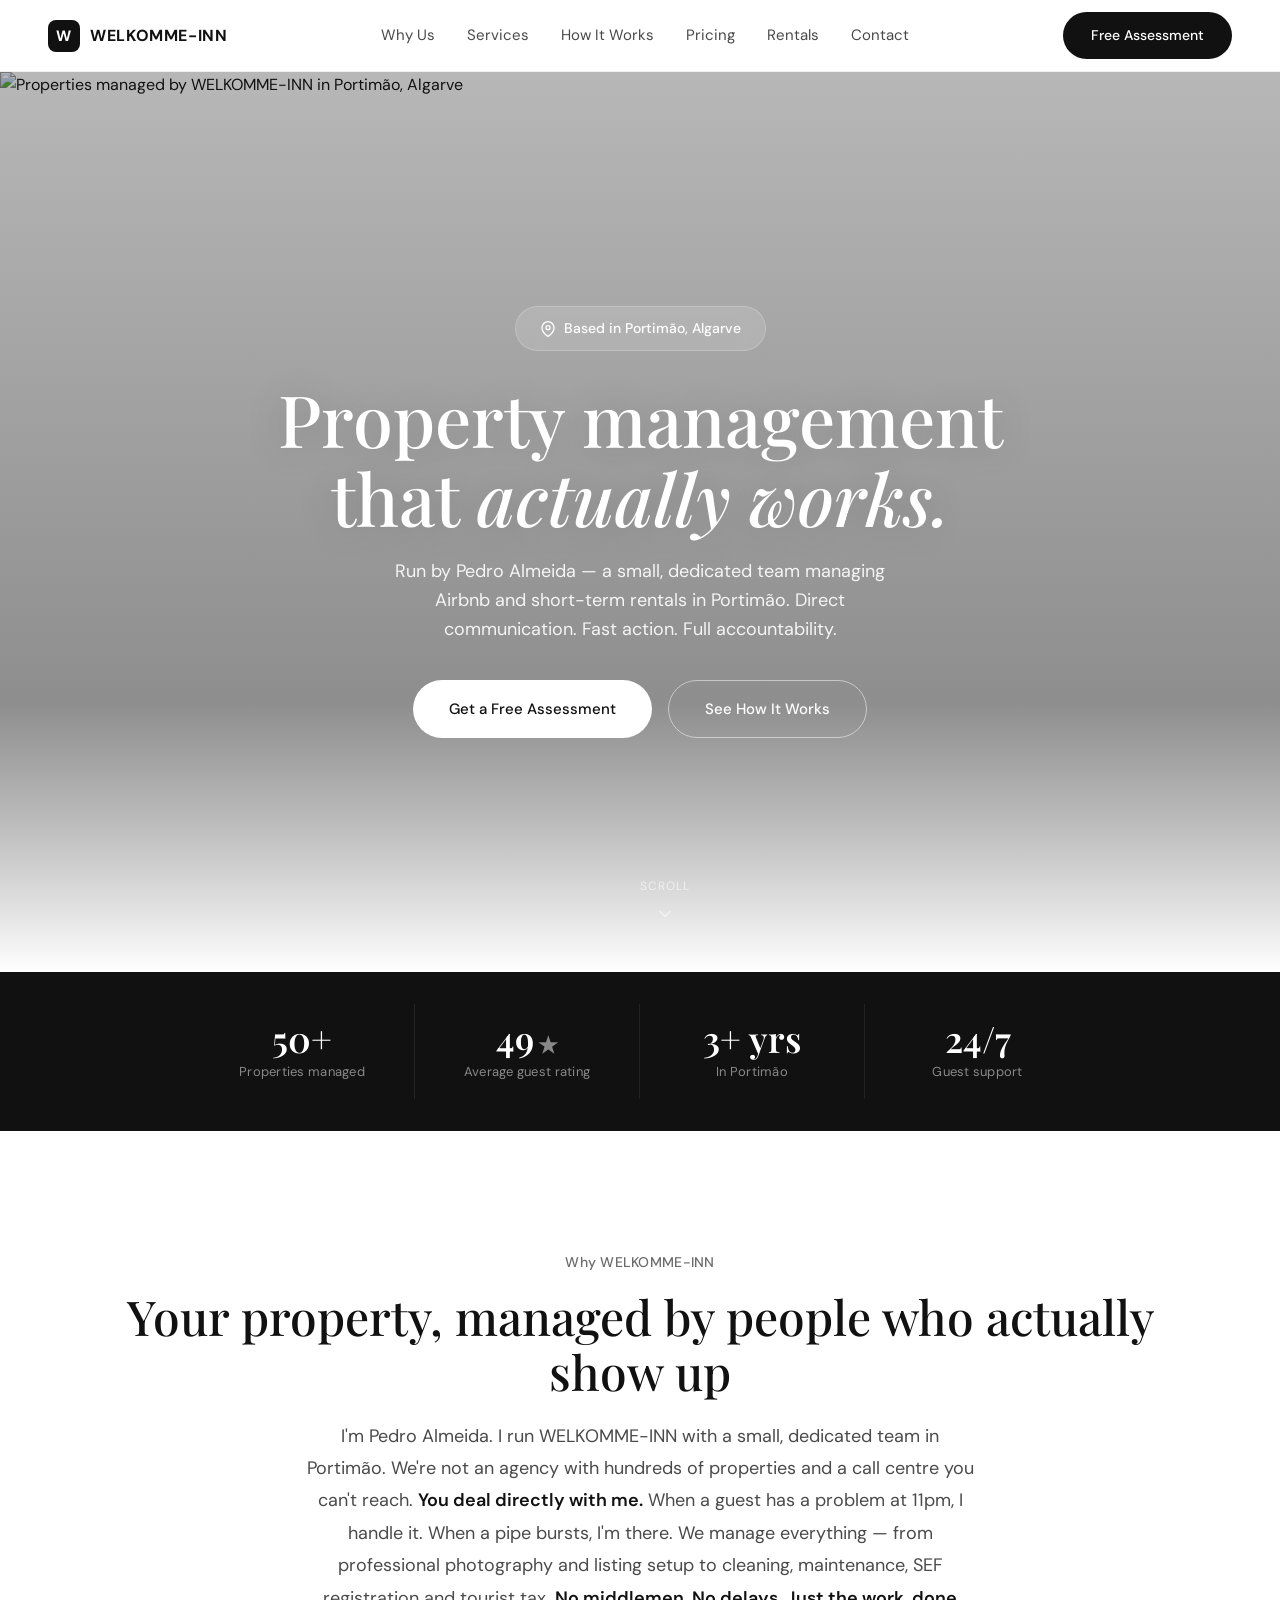
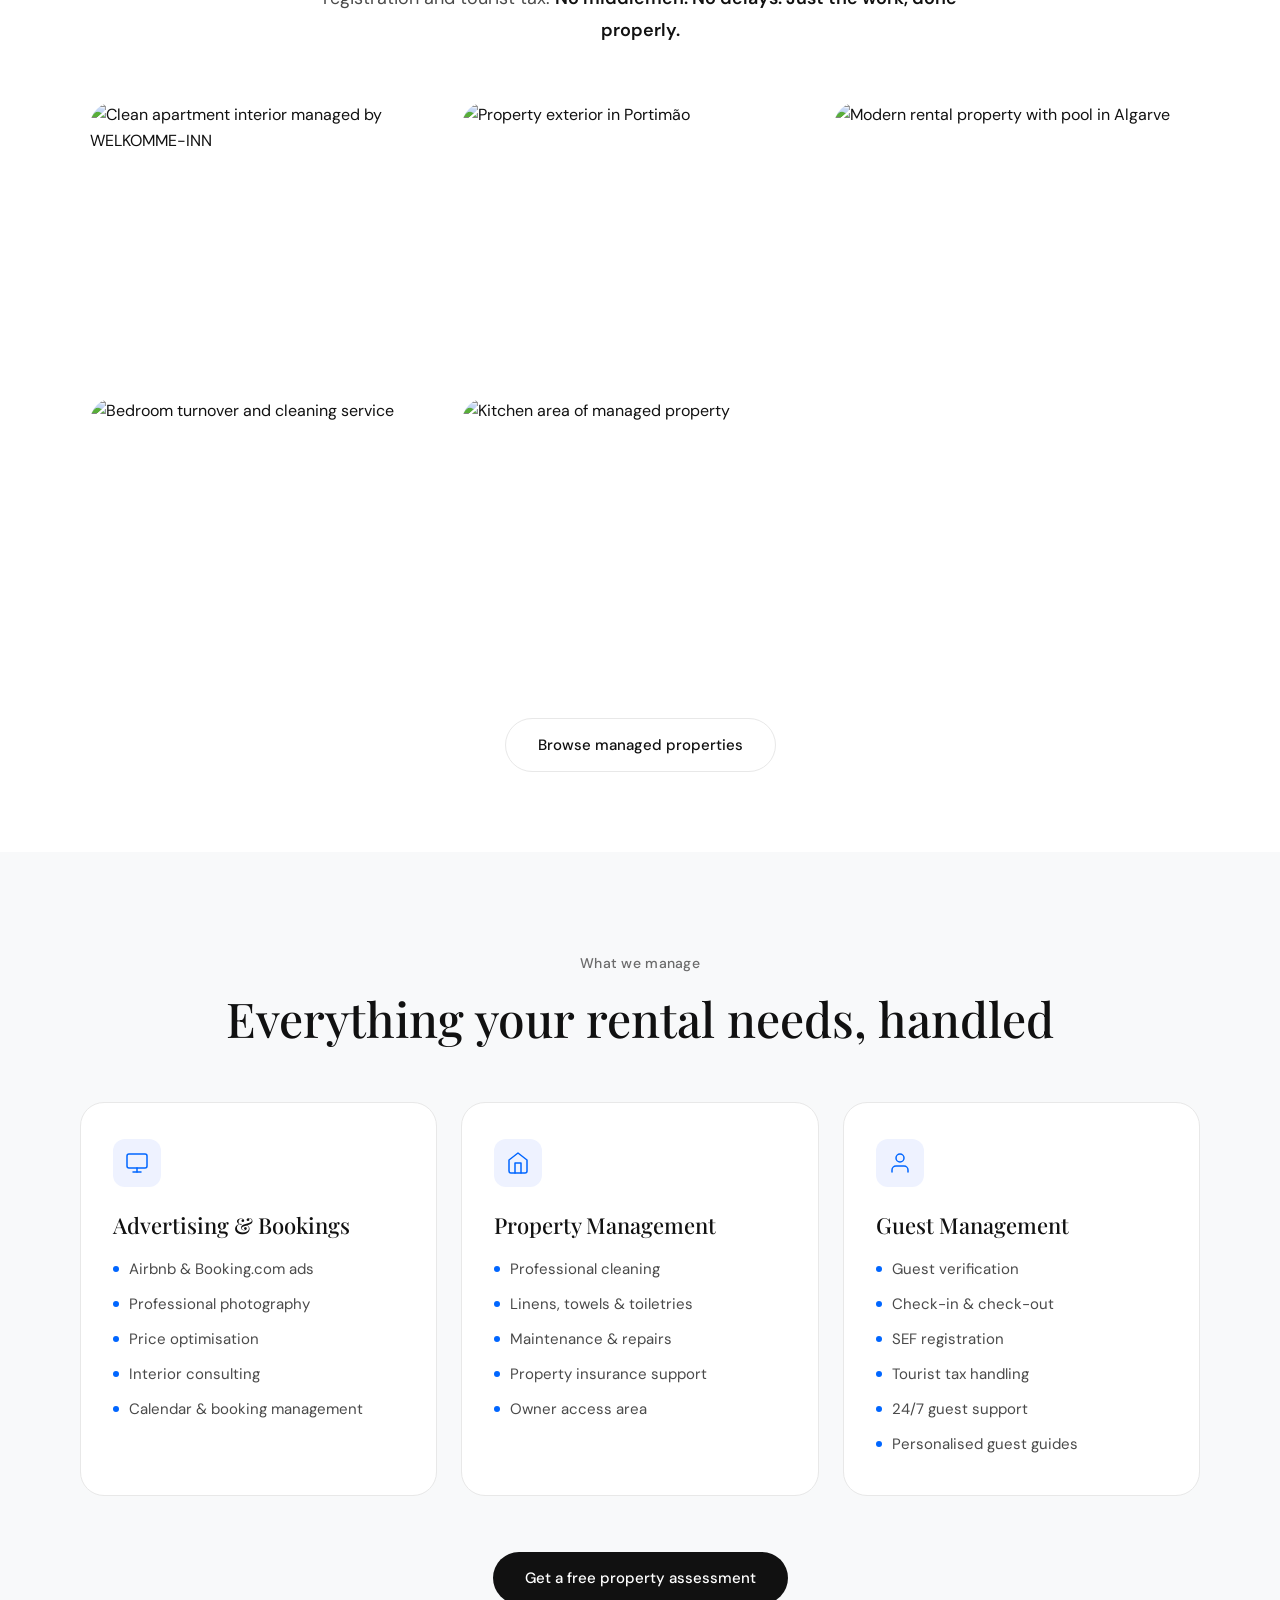
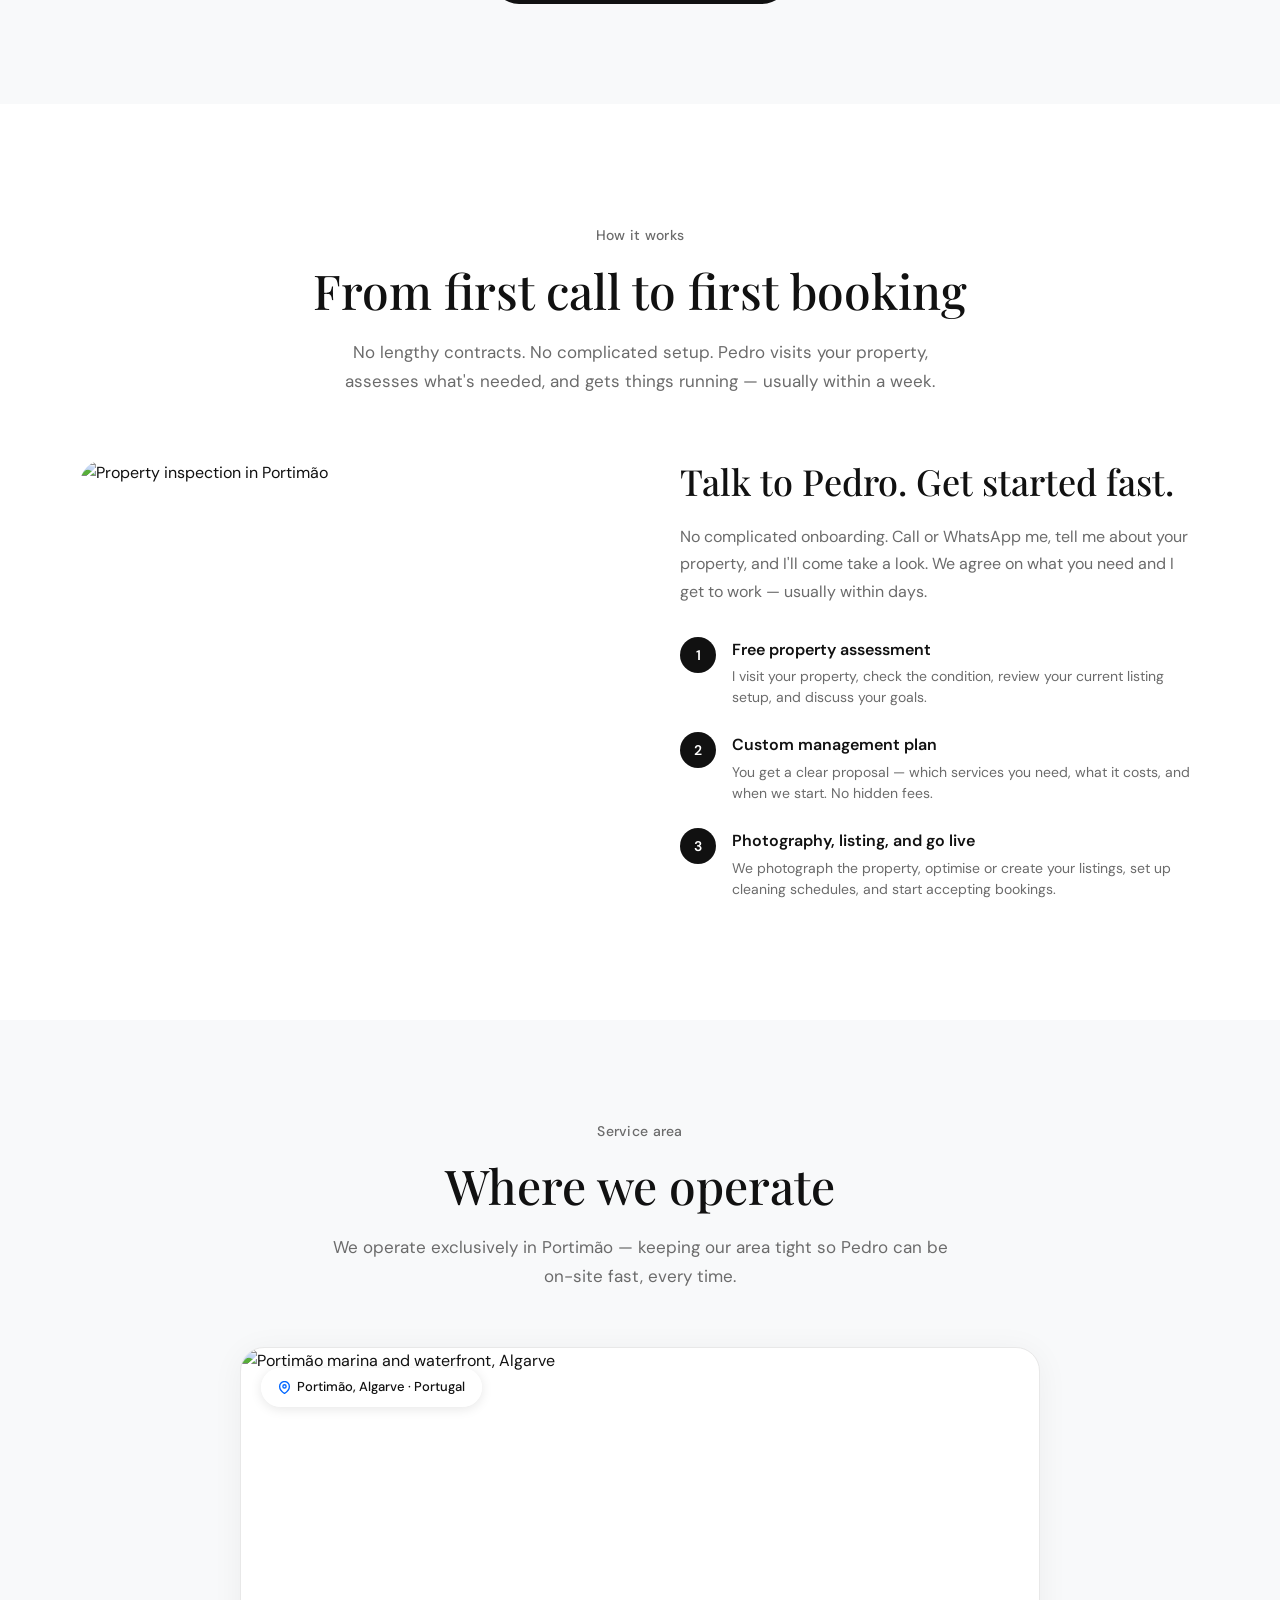
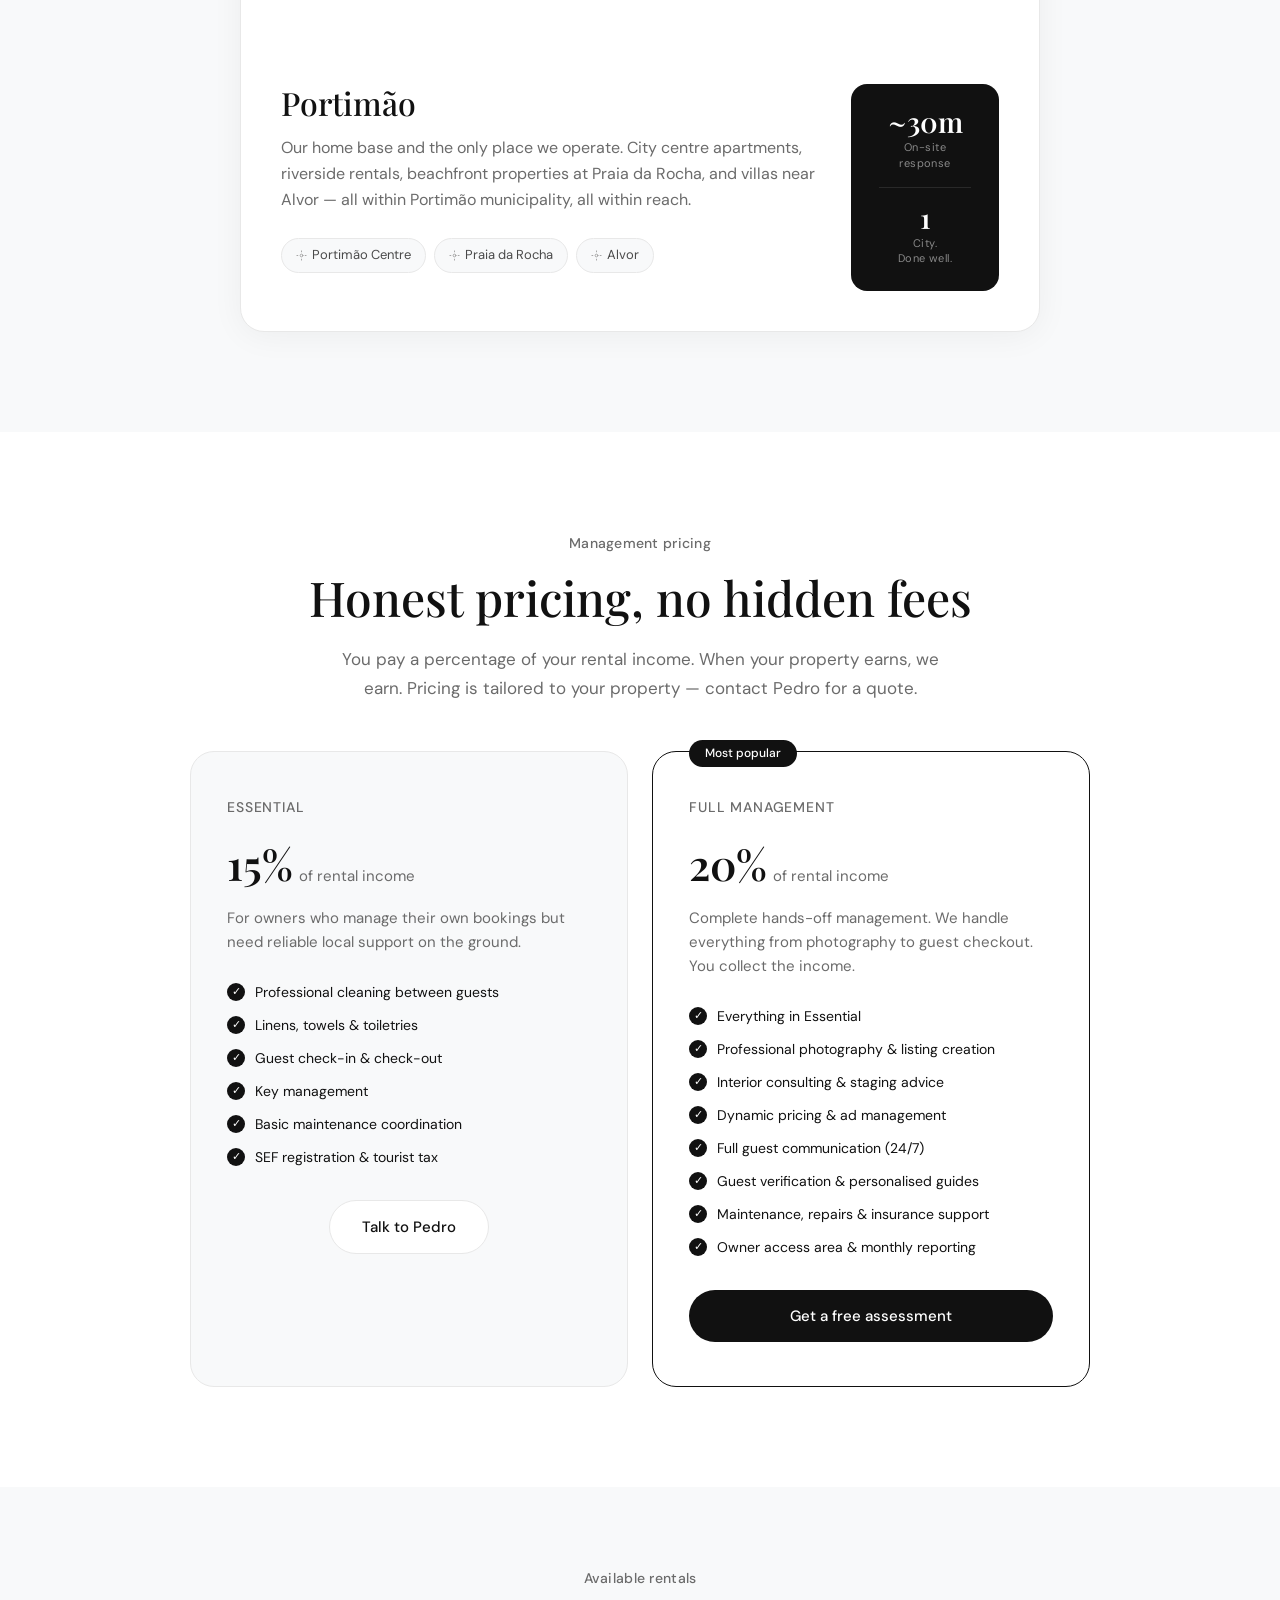
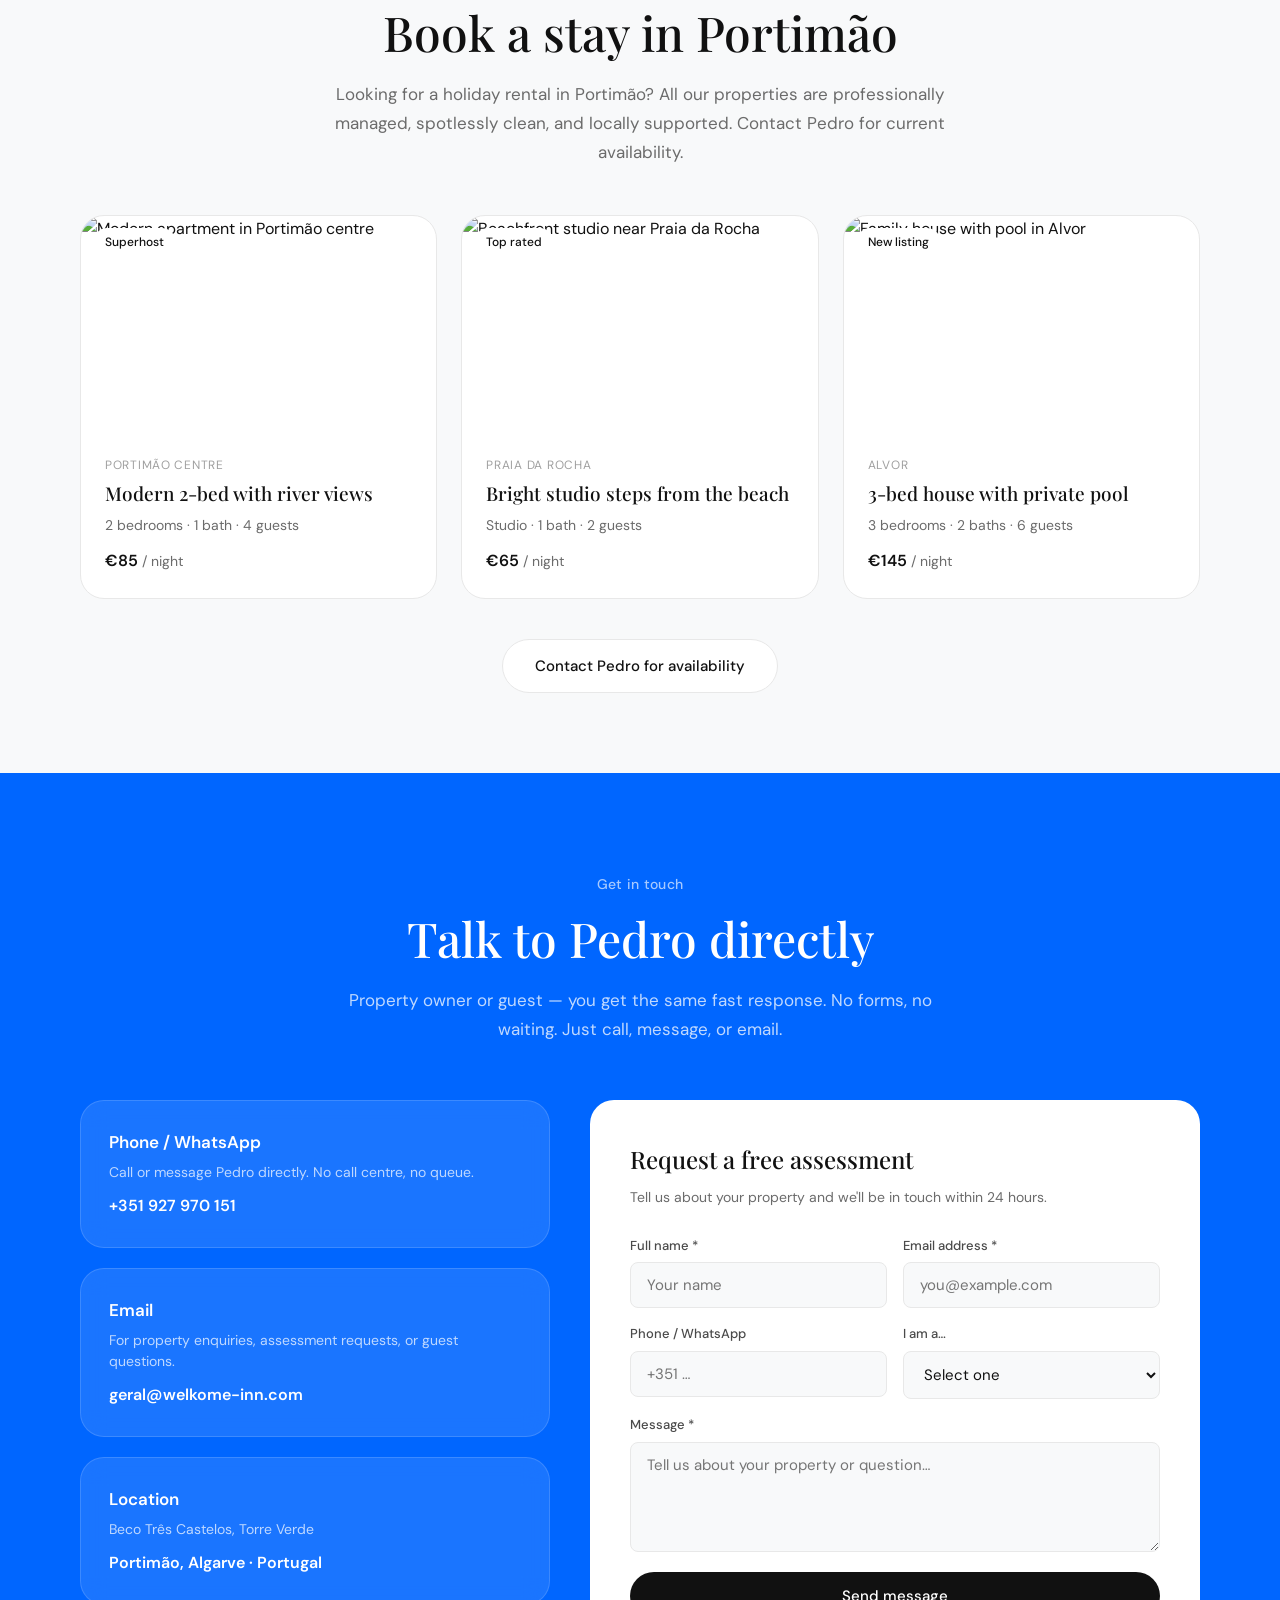
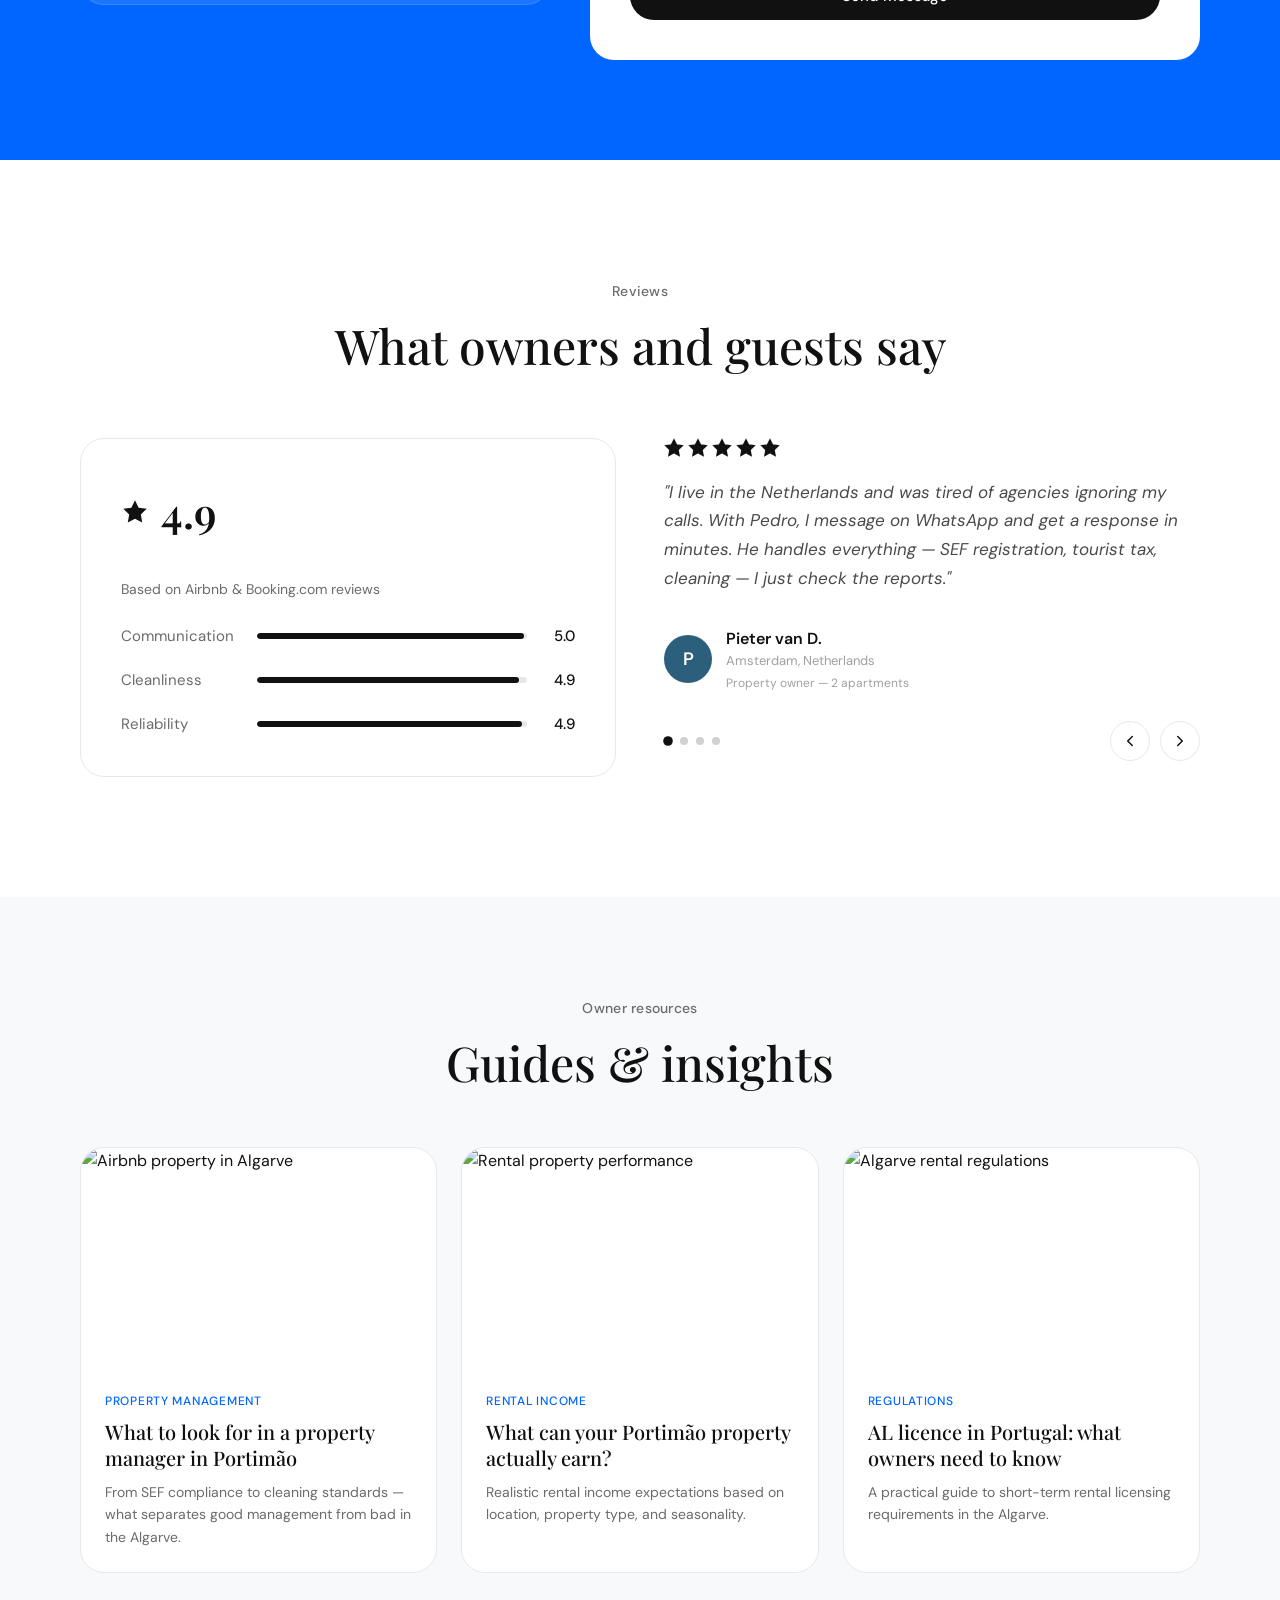
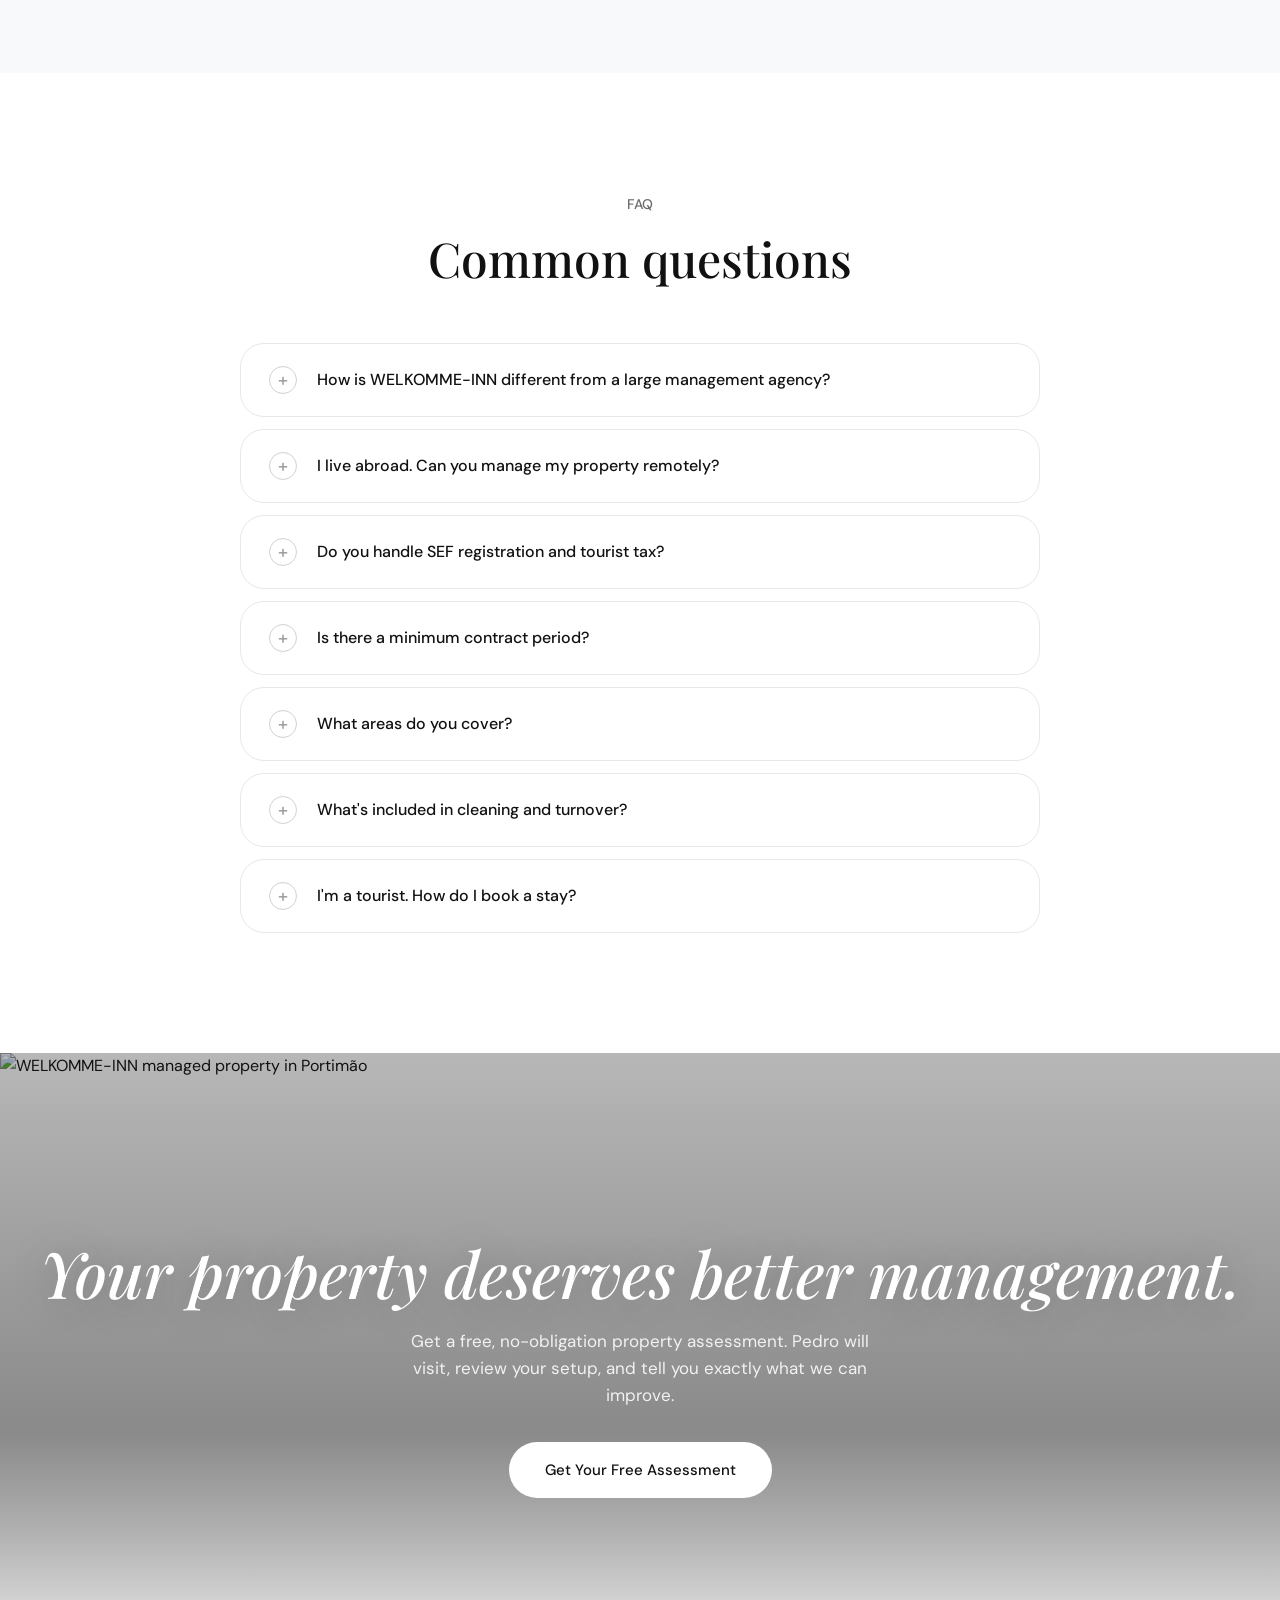
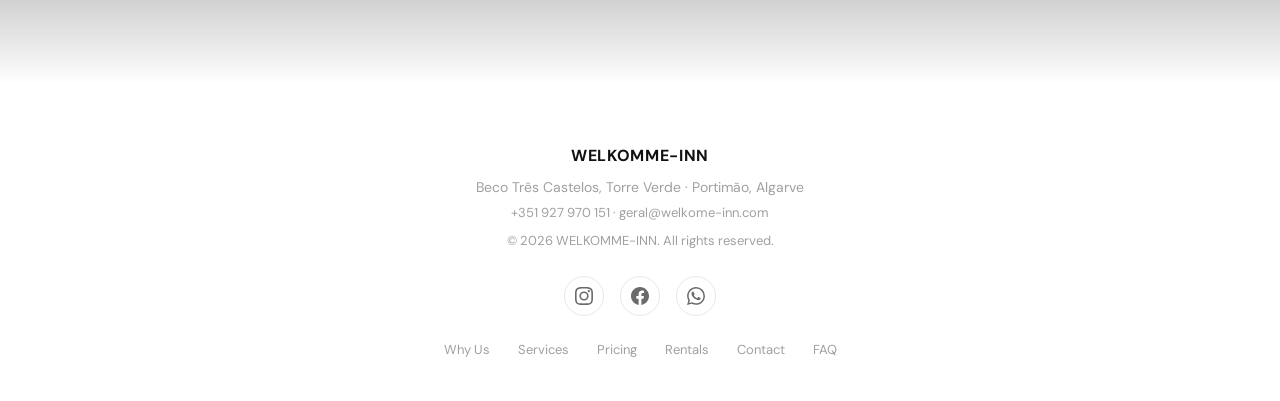
==== index.html @ 4654f102 "Redesign service areas section for single Portimão location Replace 3-card grid with a featured sing" ====
<!DOCTYPE html>
<html lang="en">
<head>
  <meta charset="UTF-8">
  <meta name="viewport" content="width=device-width, initial-scale=1.0">
  <title>WELKOMME-INN — Property Management in Portimão | Airbnb &amp; Short-Term Rental Support</title>
  <meta name="description" content="Property management in Portimão, Algarve. Run by Pedro Almeida — a small, dedicated team handling Airbnb listings, cleaning, maintenance, guest check-ins, SEF compliance and tourist tax. Get a free property assessment.">
  <meta name="keywords" content="property management Portimão, Airbnb management Portimão, holiday rental management Portimão, local property manager Portimão, short-term rental Algarve">
  <link rel="canonical" href="https://welkomme-inn.com">

  <!-- Open Graph -->
  <meta property="og:title"       content="WELKOMME-INN — Property Management in Portimão">
  <meta property="og:description" content="Run by Pedro Almeida in Portimão. Listing management, professional cleaning, maintenance, guest handling, SEF compliance and tourist tax. Small team, full accountability.">
  <meta property="og:type"        content="website">

  <!-- Fonts -->
  <link rel="preconnect" href="https://fonts.googleapis.com">
  <link rel="preconnect" href="https://fonts.gstatic.com" crossorigin>
  <link href="https://fonts.googleapis.com/css2?family=DM+Sans:ital,opsz,wght@0,9..40,300;0,9..40,400;0,9..40,500;0,9..40,600;0,9..40,700;1,9..40,300;1,9..40,400;1,9..40,500;1,9..40,600;1,9..40,700&family=Playfair+Display:ital,wght@0,400;0,500;0,600;0,700;1,400;1,500;1,600;1,700&display=swap" rel="stylesheet">

  <!-- Stylesheet -->
  <link rel="stylesheet" href="css/style.css">

  <!-- Structured Data -->
  <script type="application/ld+json">
  {
    "@context": "https://schema.org",
    "@type": "LocalBusiness",
    "name": "WELKOMME-INN",
    "description": "Local property management for short-term rentals in Portimão, Algarve. Airbnb management, cleaning, maintenance, guest communication.",
    "url": "https://welkomme-inn.com",
    "telephone": "+351-927-970-151",
    "email": "geral@welkome-inn.com",
    "address": {
      "@type": "PostalAddress",
      "streetAddress": "Beco Três Castelos, Torre Verde",
      "addressLocality": "Portimão",
      "addressRegion": "Algarve",
      "postalCode": "8500",
      "addressCountry": "PT"
    },
    "geo": { "@type": "GeoCoordinates", "latitude": 37.1356, "longitude": -8.5389 },
    "areaServed": ["Portimão", "Praia da Rocha", "Alvor", "Algarve"],
    "serviceType": ["Property Management", "Airbnb Management", "Short-term Rental Management"]
  }
  </script>
</head>
<body>

<!-- SCROLL PROGRESS -->
<div id="scroll-progress"></div>

<!-- BACK TO TOP -->
<button id="back-to-top" aria-label="Back to top">
  <svg viewBox="0 0 24 24" stroke-linecap="round" stroke-linejoin="round">
    <polyline points="18 15 12 9 6 15"/>
  </svg>
</button>

<!-- MOBILE OVERLAY -->
<div id="mobileOverlay" class="mobile-overlay" style="display:none;"></div>

<!-- ════════════════════════════════════════════════════════════
     HEADER
     ════════════════════════════════════════════════════════════ -->
<header class="header" id="header">
  <div class="header-inner">
    <a href="#" class="logo">
      <span class="logo-icon">W</span>
      <span>WELKOMME-INN</span>
    </a>

    <nav class="nav-links" aria-label="Main navigation">
      <a href="#about">Why Us</a>
      <a href="#services">Services</a>
      <a href="#how-it-works">How It Works</a>
      <a href="#pricing">Pricing</a>
      <a href="#properties">Rentals</a>
      <a href="#contact">Contact</a>
    </nav>

    <a href="#contact" class="btn-primary">Free Assessment</a>

    <button class="hamburger" id="hamburger" aria-label="Open menu">
      <span></span><span></span><span></span>
    </button>
  </div>
</header>

<!-- MOBILE MENU -->
<nav class="mobile-menu" id="mobileMenu" aria-label="Mobile navigation">
  <a href="#about"        class="mobile-link">Why Us</a>
  <a href="#services"     class="mobile-link">Services</a>
  <a href="#how-it-works" class="mobile-link">How It Works</a>
  <a href="#pricing"      class="mobile-link">Pricing</a>
  <a href="#properties"   class="mobile-link">Rentals</a>
  <a href="#contact"      class="mobile-link">Contact</a>
  <a href="#contact"      class="btn-primary mobile-link">Free Assessment</a>
</nav>


<!-- ════════════════════════════════════════════════════════════
     HERO
     ════════════════════════════════════════════════════════════ -->
<section class="hero" id="home">
  <img
    class="hero-image"
    src="https://images.unsplash.com/photo-1600596542815-ffad4c1539a9?w=1920&q=85&auto=format"
    alt="Properties managed by WELKOMME-INN in Portimão, Algarve"
    loading="eager"
    fetchpriority="high"
  >
  <div class="hero-overlay"></div>
  <div class="hero-gradient"></div>

  <div class="hero-content">
    <div class="hero-badge">
      <svg viewBox="0 0 24 24" stroke-linecap="round" stroke-linejoin="round">
        <path d="M21 10c0 7-9 13-9 13s-9-6-9-13a9 9 0 0 1 18 0z"/>
        <circle cx="12" cy="10" r="3"/>
      </svg>
      Based in Portimão, Algarve
    </div>

    <h1 class="hero-title">Property management that <em>actually works.</em></h1>

    <p class="hero-subtitle">
      Run by Pedro Almeida — a small, dedicated team managing Airbnb and short-term rentals
      in Portimão. Direct communication. Fast action. Full accountability.
    </p>

    <div class="hero-ctas">
      <a href="#contact"      class="btn-hero">Get a Free Assessment</a>
      <a href="#how-it-works" class="btn-hero-outline">See How It Works</a>
    </div>
  </div>

  <div class="hero-scroll">
    <span>Scroll</span>
    <svg viewBox="0 0 24 24" stroke-linecap="round" stroke-linejoin="round">
      <polyline points="6 9 12 15 18 9"/>
    </svg>
  </div>
</section>


<!-- ════════════════════════════════════════════════════════════
     STATS STRIP
     ════════════════════════════════════════════════════════════ -->
<div class="stats-strip">
  <div class="container">
    <div class="stats-grid">
      <div class="stat-item">
        <div class="stat-num"><span data-count="50" data-suffix="+">50+</span></div>
        <div class="stat-label">Properties managed</div>
      </div>
      <div class="stat-item">
        <div class="stat-num" style="display:flex;align-items:baseline;justify-content:center;gap:2px;">
          <span data-count="49" data-suffix="">4.9</span><span style="font-size:22px;color:rgba(255,255,255,0.5);margin-left:2px;">★</span>
        </div>
        <div class="stat-label">Average guest rating</div>
      </div>
      <div class="stat-item">
        <div class="stat-num"><span data-count="3" data-suffix="">3</span>+ yrs</div>
        <div class="stat-label">In Portimão</div>
      </div>
      <div class="stat-item">
        <div class="stat-num">24/7</div>
        <div class="stat-label">Guest support</div>
      </div>
    </div>
  </div>
</div>


<!-- ════════════════════════════════════════════════════════════
     ABOUT — WHY WELKOMME-INN
     ════════════════════════════════════════════════════════════ -->
<section class="about" id="about">
  <div class="container">
    <div class="reveal">
      <p class="section-label">Why WELKOMME-INN</p>
      <h2 class="section-heading">Your property, managed by people who actually show up</h2>
      <div class="about-intro">
        <p class="highlight-text">
          I'm Pedro Almeida. I run WELKOMME-INN with a small, dedicated team in Portimão.
          We're not an agency with hundreds of properties and a call centre you can't reach.
          <strong>You deal directly with me.</strong> When a guest has a problem at 11pm, I handle it.
          When a pipe bursts, I'm there. We manage everything — from professional photography
          and listing setup to cleaning, maintenance, SEF registration and tourist tax.
          <strong>No middlemen. No delays. Just the work, done properly.</strong>
        </p>
      </div>
    </div>

    <div class="gallery-grid reveal">
      <div class="g-item"><img src="https://images.unsplash.com/photo-1560448204-e02f11c3d0e2?w=600&q=80&auto=format" alt="Clean apartment interior managed by WELKOMME-INN" loading="lazy"></div>
      <div class="g-item"><img src="https://images.unsplash.com/photo-1600585154340-be6161a56a0c?w=600&q=80&auto=format" alt="Property exterior in Portimão" loading="lazy"></div>
      <div class="g-item"><img src="https://images.unsplash.com/photo-1600607687939-ce8a6c25118c?w=800&q=80&auto=format" alt="Modern rental property with pool in Algarve" loading="lazy"></div>
      <div class="g-item"><img src="https://images.unsplash.com/photo-1600566753086-00f18fb6b3ea?w=600&q=80&auto=format" alt="Bedroom turnover and cleaning service" loading="lazy"></div>
      <div class="g-item"><img src="https://images.unsplash.com/photo-1600210492486-724fe5c67fb0?w=600&q=80&auto=format" alt="Kitchen area of managed property" loading="lazy"></div>
    </div>

    <div class="show-photos reveal">
      <a href="#properties" class="btn-secondary">Browse managed properties</a>
    </div>
  </div>
</section>


<!-- ════════════════════════════════════════════════════════════
     SERVICES
     ════════════════════════════════════════════════════════════ -->
<section class="services" id="services">
  <div class="container">
    <div class="reveal">
      <p class="section-label">What we manage</p>
      <h2 class="section-heading">Everything your rental needs, handled</h2>
    </div>

    <div class="services-cards">

      <!-- Advertising -->
      <div class="service-card reveal reveal-delay-1">
        <div class="service-card-icon">
          <svg viewBox="0 0 24 24"><rect x="2" y="3" width="20" height="14" rx="2"/><line x1="8" y1="21" x2="16" y2="21"/><line x1="12" y1="17" x2="12" y2="21"/></svg>
        </div>
        <h3>Advertising &amp; Bookings</h3>
        <div class="service-card-list">
          <div class="service-card-item"><span class="sc-dot"></span>Airbnb &amp; Booking.com ads</div>
          <div class="service-card-item"><span class="sc-dot"></span>Professional photography</div>
          <div class="service-card-item"><span class="sc-dot"></span>Price optimisation</div>
          <div class="service-card-item"><span class="sc-dot"></span>Interior consulting</div>
          <div class="service-card-item"><span class="sc-dot"></span>Calendar &amp; booking management</div>
        </div>
      </div>

      <!-- Property Management -->
      <div class="service-card reveal reveal-delay-2">
        <div class="service-card-icon">
          <svg viewBox="0 0 24 24"><path d="M3 9l9-7 9 7v11a2 2 0 0 1-2 2H5a2 2 0 0 1-2-2z"/><polyline points="9 22 9 12 15 12 15 22"/></svg>
        </div>
        <h3>Property Management</h3>
        <div class="service-card-list">
          <div class="service-card-item"><span class="sc-dot"></span>Professional cleaning</div>
          <div class="service-card-item"><span class="sc-dot"></span>Linens, towels &amp; toiletries</div>
          <div class="service-card-item"><span class="sc-dot"></span>Maintenance &amp; repairs</div>
          <div class="service-card-item"><span class="sc-dot"></span>Property insurance support</div>
          <div class="service-card-item"><span class="sc-dot"></span>Owner access area</div>
        </div>
      </div>

      <!-- Guest Management -->
      <div class="service-card reveal reveal-delay-3">
        <div class="service-card-icon">
          <svg viewBox="0 0 24 24"><path d="M20 21v-2a4 4 0 0 0-4-4H8a4 4 0 0 0-4 4v2"/><circle cx="12" cy="7" r="4"/></svg>
        </div>
        <h3>Guest Management</h3>
        <div class="service-card-list">
          <div class="service-card-item"><span class="sc-dot"></span>Guest verification</div>
          <div class="service-card-item"><span class="sc-dot"></span>Check-in &amp; check-out</div>
          <div class="service-card-item"><span class="sc-dot"></span>SEF registration</div>
          <div class="service-card-item"><span class="sc-dot"></span>Tourist tax handling</div>
          <div class="service-card-item"><span class="sc-dot"></span>24/7 guest support</div>
          <div class="service-card-item"><span class="sc-dot"></span>Personalised guest guides</div>
        </div>
      </div>
    </div>

    <div class="services-btn reveal">
      <a href="#contact" class="btn-dark">Get a free property assessment</a>
    </div>
  </div>
</section>


<!-- ════════════════════════════════════════════════════════════
     HOW IT WORKS
     ════════════════════════════════════════════════════════════ -->
<section class="how-it-works" id="how-it-works">
  <div class="container">
    <div class="reveal">
      <p class="section-label">How it works</p>
      <h2 class="section-heading">From first call to first booking</h2>
      <p class="section-sub">No lengthy contracts. No complicated setup. Pedro visits your property, assesses what's needed, and gets things running — usually within a week.</p>
    </div>

    <div class="how-grid reveal">
      <div class="how-image">
        <img src="https://images.unsplash.com/photo-1600607687644-aac4c3eac7f4?w=800&q=80&auto=format" alt="Property inspection in Portimão" loading="lazy">
      </div>

      <div class="how-info">
        <h3>Talk to Pedro. Get started fast.</h3>
        <p>No complicated onboarding. Call or WhatsApp me, tell me about your property, and I'll come take a look. We agree on what you need and I get to work — usually within days.</p>
        <div class="how-steps">
          <div class="how-step">
            <div class="how-step-num">1</div>
            <div class="how-step-text">
              <h4>Free property assessment</h4>
              <p>I visit your property, check the condition, review your current listing setup, and discuss your goals.</p>
            </div>
          </div>
          <div class="how-step">
            <div class="how-step-num">2</div>
            <div class="how-step-text">
              <h4>Custom management plan</h4>
              <p>You get a clear proposal — which services you need, what it costs, and when we start. No hidden fees.</p>
            </div>
          </div>
          <div class="how-step">
            <div class="how-step-num">3</div>
            <div class="how-step-text">
              <h4>Photography, listing, and go live</h4>
              <p>We photograph the property, optimise or create your listings, set up cleaning schedules, and start accepting bookings.</p>
            </div>
          </div>
        </div>
      </div>
    </div>
  </div>
</section>


<!-- ════════════════════════════════════════════════════════════
     SERVICE AREAS
     ════════════════════════════════════════════════════════════ -->
<section class="areas" id="areas">
  <div class="container">
    <div class="reveal">
      <p class="section-label">Service area</p>
      <h2 class="section-heading">Where we operate</h2>
      <p class="section-sub">We operate exclusively in Portimão — keeping our area tight so Pedro can be on-site fast, every time.</p>
    </div>

    <div class="area-featured reveal">
      <div class="area-featured-card">

        <div class="area-featured-img">
          <img src="https://images.unsplash.com/photo-1555881400-74d7acaacd8b?w=1200&q=85&auto=format" alt="Portimão marina and waterfront, Algarve" loading="lazy">
          <div class="area-pin-badge">
            <svg viewBox="0 0 24 24" stroke-linecap="round" stroke-linejoin="round">
              <path d="M21 10c0 7-9 13-9 13s-9-6-9-13a9 9 0 0 1 18 0z"/>
              <circle cx="12" cy="10" r="3"/>
            </svg>
            Portimão, Algarve · Portugal
          </div>
        </div>

        <div class="area-featured-body">
          <div class="area-featured-text">
            <h4>Portimão</h4>
            <p>Our home base and the only place we operate. City centre apartments, riverside rentals, beachfront properties at Praia da Rocha, and villas near Alvor — all within Portimão municipality, all within reach.</p>
            <div class="area-tags">
              <span class="area-tag">
                <svg viewBox="0 0 24 24" stroke-linecap="round" stroke-linejoin="round"><circle cx="12" cy="12" r="3"/><path d="M12 2v2M12 20v2M2 12h2M20 12h2"/></svg>
                Portimão Centre
              </span>
              <span class="area-tag">
                <svg viewBox="0 0 24 24" stroke-linecap="round" stroke-linejoin="round"><circle cx="12" cy="12" r="3"/><path d="M12 2v2M12 20v2M2 12h2M20 12h2"/></svg>
                Praia da Rocha
              </span>
              <span class="area-tag">
                <svg viewBox="0 0 24 24" stroke-linecap="round" stroke-linejoin="round"><circle cx="12" cy="12" r="3"/><path d="M12 2v2M12 20v2M2 12h2M20 12h2"/></svg>
                Alvor
              </span>
            </div>
          </div>

          <div class="area-response-box">
            <div class="area-stat">
              <div class="area-stat-num">~30m</div>
              <div class="area-stat-label">On-site<br>response</div>
            </div>
            <div class="area-stat-divider"></div>
            <div class="area-stat">
              <div class="area-stat-num">1</div>
              <div class="area-stat-label">City.<br>Done well.</div>
            </div>
          </div>
        </div>

      </div>
    </div>
  </div>
</section>


<!-- ════════════════════════════════════════════════════════════
     PRICING
     ════════════════════════════════════════════════════════════ -->
<section class="pricing" id="pricing">
  <div class="container">
    <div class="reveal">
      <p class="section-label">Management pricing</p>
      <h2 class="section-heading">Honest pricing, no hidden fees</h2>
      <p class="section-sub">You pay a percentage of your rental income. When your property earns, we earn. Pricing is tailored to your property — contact Pedro for a quote.</p>
    </div>

    <div class="pricing-grid reveal">

      <!-- Essential -->
      <div class="pricing-box">
        <div class="pricing-tier">Essential</div>
        <div class="pricing-main"><span class="price">15%</span><span class="per">of rental income</span></div>
        <p class="pricing-desc">For owners who manage their own bookings but need reliable local support on the ground.</p>
        <div class="pricing-features">
          <div class="pricing-feature"><span class="check">✓</span>Professional cleaning between guests</div>
          <div class="pricing-feature"><span class="check">✓</span>Linens, towels &amp; toiletries</div>
          <div class="pricing-feature"><span class="check">✓</span>Guest check-in &amp; check-out</div>
          <div class="pricing-feature"><span class="check">✓</span>Key management</div>
          <div class="pricing-feature"><span class="check">✓</span>Basic maintenance coordination</div>
          <div class="pricing-feature"><span class="check">✓</span>SEF registration &amp; tourist tax</div>
        </div>
        <div class="pricing-cta"><a href="#contact" class="btn-secondary">Talk to Pedro</a></div>
      </div>

      <!-- Full Management -->
      <div class="pricing-box featured">
        <div class="pricing-tier">Full management</div>
        <div class="pricing-main"><span class="price">20%</span><span class="per">of rental income</span></div>
        <p class="pricing-desc">Complete hands-off management. We handle everything from photography to guest checkout. You collect the income.</p>
        <div class="pricing-features">
          <div class="pricing-feature"><span class="check">✓</span>Everything in Essential</div>
          <div class="pricing-feature"><span class="check">✓</span>Professional photography &amp; listing creation</div>
          <div class="pricing-feature"><span class="check">✓</span>Interior consulting &amp; staging advice</div>
          <div class="pricing-feature"><span class="check">✓</span>Dynamic pricing &amp; ad management</div>
          <div class="pricing-feature"><span class="check">✓</span>Full guest communication (24/7)</div>
          <div class="pricing-feature"><span class="check">✓</span>Guest verification &amp; personalised guides</div>
          <div class="pricing-feature"><span class="check">✓</span>Maintenance, repairs &amp; insurance support</div>
          <div class="pricing-feature"><span class="check">✓</span>Owner access area &amp; monthly reporting</div>
        </div>
        <div class="pricing-cta"><a href="#contact" class="btn-dark" style="width:100%;">Get a free assessment</a></div>
      </div>

    </div>
  </div>
</section>


<!-- ════════════════════════════════════════════════════════════
     AVAILABLE RENTALS
     ════════════════════════════════════════════════════════════ -->
<section class="properties" id="properties">
  <div class="container">
    <div class="reveal">
      <p class="section-label">Available rentals</p>
      <h2 class="section-heading">Book a stay in Portimão</h2>
      <p class="section-sub">Looking for a holiday rental in Portimão? All our properties are professionally managed, spotlessly clean, and locally supported. Contact Pedro for current availability.</p>
    </div>

    <div class="properties-grid reveal">

      <div class="property-card">
        <div class="property-card-img">
          <span class="property-card-badge">Superhost</span>
          <img src="https://images.unsplash.com/photo-1502672260266-1c1ef2d93688?w=600&q=80&auto=format" alt="Modern apartment in Portimão centre" loading="lazy">
        </div>
        <div class="property-card-body">
          <div class="property-card-loc">Portimão Centre</div>
          <h3 class="property-card-title">Modern 2-bed with river views</h3>
          <div class="property-card-meta">2 bedrooms · 1 bath · 4 guests</div>
          <div class="property-card-price">€85 <span>/ night</span></div>
        </div>
      </div>

      <div class="property-card">
        <div class="property-card-img">
          <span class="property-card-badge">Top rated</span>
          <img src="https://images.unsplash.com/photo-1600596542815-ffad4c1539a9?w=600&q=80&auto=format" alt="Beachfront studio near Praia da Rocha" loading="lazy">
        </div>
        <div class="property-card-body">
          <div class="property-card-loc">Praia da Rocha</div>
          <h3 class="property-card-title">Bright studio steps from the beach</h3>
          <div class="property-card-meta">Studio · 1 bath · 2 guests</div>
          <div class="property-card-price">€65 <span>/ night</span></div>
        </div>
      </div>

      <div class="property-card">
        <div class="property-card-img">
          <span class="property-card-badge">New listing</span>
          <img src="https://images.unsplash.com/photo-1600607687939-ce8a6c25118c?w=600&q=80&auto=format" alt="Family house with pool in Alvor" loading="lazy">
        </div>
        <div class="property-card-body">
          <div class="property-card-loc">Alvor</div>
          <h3 class="property-card-title">3-bed house with private pool</h3>
          <div class="property-card-meta">3 bedrooms · 2 baths · 6 guests</div>
          <div class="property-card-price">€145 <span>/ night</span></div>
        </div>
      </div>

    </div>

    <div class="show-photos reveal" style="margin-top:40px;">
      <a href="#contact" class="btn-secondary">Contact Pedro for availability</a>
    </div>
  </div>
</section>


<!-- ════════════════════════════════════════════════════════════
     CONTACT + FORM
     ════════════════════════════════════════════════════════════ -->
<section class="contact" id="contact">
  <div class="container">
    <div class="reveal">
      <p class="section-label">Get in touch</p>
      <h2 class="section-heading">Talk to Pedro directly</h2>
      <p class="section-sub">Property owner or guest — you get the same fast response. No forms, no waiting. Just call, message, or email.</p>
    </div>

    <div class="contact-layout reveal">

      <!-- Left: contact cards -->
      <div class="contact-info">
        <div class="contact-card">
          <h4>Phone / WhatsApp</h4>
          <p>Call or message Pedro directly. No call centre, no queue.</p>
          <a href="tel:+351927970151" class="contact-value">+351 927 970 151</a>
        </div>
        <div class="contact-card">
          <h4>Email</h4>
          <p>For property enquiries, assessment requests, or guest questions.</p>
          <a href="mailto:geral@welkome-inn.com" class="contact-value">geral@welkome-inn.com</a>
        </div>
        <div class="contact-card">
          <h4>Location</h4>
          <p>Beco Três Castelos, Torre Verde</p>
          <span class="contact-value">Portimão, Algarve · Portugal</span>
        </div>
      </div>

      <!-- Right: form -->
      <div class="contact-form-wrap">
        <div class="contact-form-inner">
          <h3>Request a free assessment</h3>
          <p>Tell us about your property and we'll be in touch within 24 hours.</p>

          <form id="contactForm" novalidate>
            <div class="form-row">
              <div class="form-group" data-field="name">
                <label for="fname">Full name *</label>
                <input type="text" id="fname" name="name" placeholder="Your name" autocomplete="name">
                <span class="error-msg"></span>
              </div>
              <div class="form-group" data-field="email">
                <label for="femail">Email address *</label>
                <input type="email" id="femail" name="email" placeholder="you@example.com" autocomplete="email">
                <span class="error-msg"></span>
              </div>
            </div>

            <div class="form-row">
              <div class="form-group">
                <label for="fphone">Phone / WhatsApp</label>
                <input type="tel" id="fphone" name="phone" placeholder="+351 …" autocomplete="tel">
              </div>
              <div class="form-group">
                <label for="ftype">I am a…</label>
                <select id="ftype" name="type">
                  <option value="">Select one</option>
                  <option value="owner">Property owner</option>
                  <option value="guest">Guest / tourist</option>
                  <option value="other">Other</option>
                </select>
              </div>
            </div>

            <div class="form-group" data-field="message">
              <label for="fmessage">Message *</label>
              <textarea id="fmessage" name="message" placeholder="Tell us about your property or question…"></textarea>
              <span class="error-msg"></span>
            </div>

            <button type="submit" class="btn-dark form-submit">Send message</button>
          </form>
        </div>

        <!-- Success state -->
        <div class="form-success">
          <div class="success-icon">✓</div>
          <h4>Message sent!</h4>
          <p>Pedro will be in touch within 24 hours. You can also reach him directly at <strong>+351 927 970 151</strong>.</p>
        </div>
      </div>

    </div>
  </div>
</section>


<!-- ════════════════════════════════════════════════════════════
     REVIEWS
     ════════════════════════════════════════════════════════════ -->
<section class="reviews" id="reviews">
  <div class="container">
    <div class="reveal">
      <p class="section-label">Reviews</p>
      <h2 class="section-heading">What owners and guests say</h2>
    </div>

    <div class="reviews-content reveal">

      <!-- Rating summary -->
      <div class="rating-box">
        <div class="rating-big">
          <svg viewBox="0 0 24 24">
            <path d="M12 2l3.09 6.26L22 9.27l-5 4.87 1.18 6.88L12 17.77l-6.18 3.25L7 14.14 2 9.27l6.91-1.01L12 2z"/>
          </svg>
          <span class="rating-num">4.9</span>
        </div>
        <p class="rating-label" style="margin-bottom:24px;font-size:14px;color:var(--gray-500);">Based on Airbnb &amp; Booking.com reviews</p>
        <div class="rating-bars">
          <div class="rating-bar-row">
            <span class="rb-label">Communication</span>
            <div class="rb-track"><div class="rb-fill" data-width="99%"></div></div>
            <span class="rb-num">5.0</span>
          </div>
          <div class="rating-bar-row">
            <span class="rb-label">Cleanliness</span>
            <div class="rb-track"><div class="rb-fill" data-width="97%"></div></div>
            <span class="rb-num">4.9</span>
          </div>
          <div class="rating-bar-row">
            <span class="rb-label">Reliability</span>
            <div class="rb-track"><div class="rb-fill" data-width="98%"></div></div>
            <span class="rb-num">4.9</span>
          </div>
        </div>
      </div>

      <!-- Testimonial carousel -->
      <div class="testimonial-card">
        <div class="testimonial-stars" id="testimonialStars"></div>
        <p class="testimonial-quote" id="testimonialQuote"></p>
        <div class="testimonial-author">
          <div class="testimonial-avatar" id="testimonialAvatar"></div>
          <div>
            <div class="testimonial-name" id="testimonialName"></div>
            <div class="testimonial-loc"  id="testimonialLoc"></div>
            <div class="testimonial-role" id="testimonialRole"></div>
          </div>
        </div>
        <div class="testimonial-footer">
          <div class="testimonial-dots" id="testimonialDots"></div>
          <div class="testimonial-nav">
            <button id="prevReview" aria-label="Previous review">
              <svg viewBox="0 0 24 24" stroke-linecap="round" stroke-linejoin="round"><polyline points="15 18 9 12 15 6"/></svg>
            </button>
            <button id="nextReview" aria-label="Next review">
              <svg viewBox="0 0 24 24" stroke-linecap="round" stroke-linejoin="round"><polyline points="9 6 15 12 9 18"/></svg>
            </button>
          </div>
        </div>
      </div>

    </div>
  </div>
</section>


<!-- ════════════════════════════════════════════════════════════
     BLOG / OWNER RESOURCES
     ════════════════════════════════════════════════════════════ -->
<section class="blog" id="blog">
  <div class="container">
    <div class="reveal">
      <p class="section-label">Owner resources</p>
      <h2 class="section-heading">Guides &amp; insights</h2>
    </div>

    <div class="blog-grid reveal">
      <article class="blog-card">
        <div class="blog-card-img">
          <img src="https://images.unsplash.com/photo-1600585154340-be6161a56a0c?w=600&q=80&auto=format" alt="Airbnb property in Algarve" loading="lazy">
        </div>
        <div class="blog-card-body">
          <div class="blog-card-tag">Property Management</div>
          <h3 class="blog-card-title">What to look for in a property manager in Portimão</h3>
          <p class="blog-card-excerpt">From SEF compliance to cleaning standards — what separates good management from bad in the Algarve.</p>
        </div>
      </article>

      <article class="blog-card">
        <div class="blog-card-img">
          <img src="https://images.unsplash.com/photo-1460317442991-0ec209397118?w=600&q=80&auto=format" alt="Rental property performance" loading="lazy">
        </div>
        <div class="blog-card-body">
          <div class="blog-card-tag">Rental Income</div>
          <h3 class="blog-card-title">What can your Portimão property actually earn?</h3>
          <p class="blog-card-excerpt">Realistic rental income expectations based on location, property type, and seasonality.</p>
        </div>
      </article>

      <article class="blog-card">
        <div class="blog-card-img">
          <img src="https://images.unsplash.com/photo-1554995207-c18c203602cb?w=600&q=80&auto=format" alt="Algarve rental regulations" loading="lazy">
        </div>
        <div class="blog-card-body">
          <div class="blog-card-tag">Regulations</div>
          <h3 class="blog-card-title">AL licence in Portugal: what owners need to know</h3>
          <p class="blog-card-excerpt">A practical guide to short-term rental licensing requirements in the Algarve.</p>
        </div>
      </article>
    </div>
  </div>
</section>


<!-- ════════════════════════════════════════════════════════════
     FAQ
     ════════════════════════════════════════════════════════════ -->
<section class="faq" id="faq">
  <div class="container">
    <div class="reveal">
      <p class="section-label">FAQ</p>
      <h2 class="section-heading">Common questions</h2>
    </div>

    <div class="faq-list reveal">

      <div class="faq-item">
        <button class="faq-question"><span class="faq-icon">+</span>How is WELKOMME-INN different from a large management agency?</button>
        <div class="faq-answer"><div class="faq-answer-inner">We're a small team — Pedro Almeida runs the operation directly, supported by a marketing manager. That means you talk to the person who actually manages your property. No account managers, no rotating staff, no lost messages. We take on fewer properties and give each one more attention than a large agency ever could.</div></div>
      </div>

      <div class="faq-item">
        <button class="faq-question"><span class="faq-icon">+</span>I live abroad. Can you manage my property remotely?</button>
        <div class="faq-answer"><div class="faq-answer-inner">Yes — many of our clients live in the UK, Netherlands, Germany, or elsewhere in Portugal. Pedro handles everything on the ground: guest arrivals, cleaning, emergency repairs, inspections. You get regular updates and can reach us anytime on WhatsApp, phone, or email.</div></div>
      </div>

      <div class="faq-item">
        <button class="faq-question"><span class="faq-icon">+</span>Do you handle SEF registration and tourist tax?</button>
        <div class="faq-answer"><div class="faq-answer-inner">Yes. We handle SEF communication (mandatory guest registration with Portuguese immigration), tourist tax collection and payment, and other legal requirements for short-term rentals. This is included in our service — you don't need to worry about compliance.</div></div>
      </div>

      <div class="faq-item">
        <button class="faq-question"><span class="faq-icon">+</span>Is there a minimum contract period?</button>
        <div class="faq-answer"><div class="faq-answer-inner">No long-term lock-in. We offer flexible agreements with a 30-day notice period. If you're not satisfied, you can leave. The work should speak for itself — not a contract clause.</div></div>
      </div>

      <div class="faq-item">
        <button class="faq-question"><span class="faq-icon">+</span>What areas do you cover?</button>
        <div class="faq-answer"><div class="faq-answer-inner">We're based in Portimão (Beco Três Castelos, Torre Verde) and primarily cover Portimão centre, Praia da Rocha, and Alvor. We keep the area tight so Pedro can respond quickly — usually within 30 minutes — instead of spreading across the whole Algarve.</div></div>
      </div>

      <div class="faq-item">
        <button class="faq-question"><span class="faq-icon">+</span>What's included in cleaning and turnover?</button>
        <div class="faq-answer"><div class="faq-answer-inner">Professional cleaning between every guest stay, fresh linens and towels, replenished toiletries, and a quality inspection before the next guest arrives. We also handle laundry management. Everything is done to a consistent standard — not rushed between bookings.</div></div>
      </div>

      <div class="faq-item">
        <button class="faq-question"><span class="faq-icon">+</span>I'm a tourist. How do I book a stay?</button>
        <div class="faq-answer"><div class="faq-answer-inner">You can find our properties on Airbnb and Booking.com. If you prefer to book directly, contact Pedro by phone (+351 927 970 151), WhatsApp, or email (geral@welkome-inn.com) and he'll check availability and send you the details.</div></div>
      </div>

    </div>
  </div>
</section>


<!-- ════════════════════════════════════════════════════════════
     FINAL CTA
     ════════════════════════════════════════════════════════════ -->
<section class="final-cta">
  <img class="final-cta-img" src="https://images.unsplash.com/photo-1600607687939-ce8a6c25118c?w=1920&q=85&auto=format" alt="WELKOMME-INN managed property in Portimão" loading="lazy">
  <div class="final-cta-overlay"></div>
  <div class="final-cta-gradient"></div>
  <div class="final-cta-content">
    <h2 class="final-cta-title">Your property deserves better management.</h2>
    <p class="final-cta-sub">Get a free, no-obligation property assessment. Pedro will visit, review your setup, and tell you exactly what we can improve.</p>
    <a href="#contact" class="btn-hero">Get Your Free Assessment</a>
  </div>
</section>


<!-- ════════════════════════════════════════════════════════════
     FOOTER
     ════════════════════════════════════════════════════════════ -->
<footer class="footer">
  <div class="footer-brand">WELKOMME-INN</div>
  <p class="footer-copy">Beco Três Castelos, Torre Verde · Portimão, Algarve</p>
  <p class="footer-sub">+351 927 970 151 · geral@welkome-inn.com</p>
  <p class="footer-sub">© 2026 WELKOMME-INN. All rights reserved.</p>

  <div class="footer-social">
    <a href="#" aria-label="Instagram">
      <svg viewBox="0 0 24 24"><path d="M12 2.163c3.204 0 3.584.012 4.85.07 3.252.148 4.771 1.691 4.919 4.919.058 1.265.069 1.645.069 4.849 0 3.205-.012 3.584-.069 4.849-.149 3.225-1.664 4.771-4.919 4.919-1.266.058-1.644.07-4.85.07-3.204 0-3.584-.012-4.849-.07-3.26-.149-4.771-1.699-4.919-4.92-.058-1.265-.07-1.644-.07-4.849 0-3.204.013-3.583.07-4.849.149-3.227 1.664-4.771 4.919-4.919 1.266-.057 1.645-.069 4.849-.069zM12 0C8.741 0 8.333.014 7.053.072 2.695.272.273 2.69.073 7.052.014 8.333 0 8.741 0 12c0 3.259.014 3.668.072 4.948.2 4.358 2.618 6.78 6.98 6.98C8.333 23.986 8.741 24 12 24c3.259 0 3.668-.014 4.948-.072 4.354-.2 6.782-2.618 6.979-6.98.059-1.28.073-1.689.073-4.948 0-3.259-.014-3.667-.072-4.947-.196-4.354-2.617-6.78-6.979-6.98C15.668.014 15.259 0 12 0zm0 5.838a6.162 6.162 0 100 12.324 6.162 6.162 0 000-12.324zM12 16a4 4 0 110-8 4 4 0 010 8zm6.406-11.845a1.44 1.44 0 100 2.881 1.44 1.44 0 000-2.881z"/></svg>
    </a>
    <a href="#" aria-label="Facebook">
      <svg viewBox="0 0 24 24"><path d="M24 12.073c0-6.627-5.373-12-12-12s-12 5.373-12 12c0 5.99 4.388 10.954 10.125 11.854v-8.385H7.078v-3.47h3.047V9.43c0-3.007 1.792-4.669 4.533-4.669 1.312 0 2.686.235 2.686.235v2.953H15.83c-1.491 0-1.956.925-1.956 1.874v2.25h3.328l-.532 3.47h-2.796v8.385C19.612 23.027 24 18.062 24 12.073z"/></svg>
    </a>
    <a href="https://wa.me/351927970151" aria-label="WhatsApp" target="_blank" rel="noopener">
      <svg viewBox="0 0 24 24"><path d="M17.472 14.382c-.297-.149-1.758-.867-2.03-.967-.273-.099-.471-.148-.67.15-.197.297-.767.966-.94 1.164-.173.199-.347.223-.644.075-.297-.15-1.255-.463-2.39-1.475-.883-.788-1.48-1.761-1.653-2.059-.173-.297-.018-.458.13-.606.134-.133.298-.347.446-.52.149-.174.198-.298.298-.497.099-.198.05-.371-.025-.52-.075-.149-.669-1.612-.916-2.207-.242-.579-.487-.5-.669-.51-.173-.008-.371-.01-.57-.01-.198 0-.52.074-.792.372-.272.297-1.04 1.016-1.04 2.479 0 1.462 1.065 2.875 1.213 3.074.149.198 2.096 3.2 5.077 4.487.709.306 1.262.489 1.694.625.712.227 1.36.195 1.871.118.571-.085 1.758-.719 2.006-1.413.248-.694.248-1.289.173-1.413-.074-.124-.272-.198-.57-.347m-5.421 7.403h-.004a9.87 9.87 0 01-5.031-1.378l-.361-.214-3.741.982.998-3.648-.235-.374a9.86 9.86 0 01-1.51-5.26c.001-5.45 4.436-9.884 9.888-9.884 2.64 0 5.122 1.03 6.988 2.898a9.825 9.825 0 012.893 6.994c-.003 5.45-4.437 9.884-9.885 9.884m8.413-18.297A11.815 11.815 0 0012.05 0C5.495 0 .16 5.335.157 11.892c0 2.096.547 4.142 1.588 5.945L.057 24l6.305-1.654a11.882 11.882 0 005.683 1.448h.005c6.554 0 11.89-5.335 11.893-11.893a11.821 11.821 0 00-3.48-8.413z"/></svg>
    </a>
  </div>

  <div class="footer-links">
    <a href="#about">Why Us</a>
    <a href="#services">Services</a>
    <a href="#pricing">Pricing</a>
    <a href="#properties">Rentals</a>
    <a href="#contact">Contact</a>
    <a href="#faq">FAQ</a>
  </div>
</footer>


<!-- JavaScript -->
<script src="js/main.js"></script>
</body>
</html>
---- css/style.css ----
/* ============================================================
   WELKOMME-INN — Main Stylesheet
   Brand: DM Sans (body) + Playfair Display (headings)
   Palette: #111111 black · #0066FF blue · grays
   ============================================================ */

/* ── TOKENS ─────────────────────────────────────────────── */
:root {
  --white:      #ffffff;
  --off-white:  #f8f9fa;
  --light-bg:   #f2f4f3;
  --black:      #111111;
  --dark:       #1a1a1a;
  --gray-100:   #f5f5f5;
  --gray-200:   #e8e8e8;
  --gray-300:   #d1d1d1;
  --gray-400:   #a0a0a0;
  --gray-500:   #6b6b6b;
  --gray-600:   #4a4a4a;
  --blue:       #0066ff;
  --blue-dark:  #0052cc;
  --icon-bg:    #eef2ff;

  --font-body:    'DM Sans', sans-serif;
  --font-display: 'Playfair Display', serif;

  --container:  1200px;
  --header-h:   72px;
  --radius-sm:  8px;
  --radius-md:  16px;
  --radius-lg:  24px;
  --radius-pill: 999px;
}

/* ── RESET ───────────────────────────────────────────────── */
*, *::before, *::after { margin: 0; padding: 0; box-sizing: border-box; }
html {
  scroll-behavior: smooth;
  -webkit-font-smoothing: antialiased;
  -moz-osx-font-smoothing: grayscale;
}
body {
  font-family: var(--font-body);
  color: var(--black);
  background: var(--white);
  line-height: 1.6;
  overflow-x: hidden;
}
img   { display: block; max-width: 100%; height: auto; }
a     { text-decoration: none; color: inherit; }
button { cursor: pointer; border: none; background: none; font-family: inherit; }
ul    { list-style: none; }

/* ── LAYOUT HELPERS ──────────────────────────────────────── */
.container {
  width: 100%;
  max-width: var(--container);
  margin: 0 auto;
  padding: 0 40px;
}
.section-label {
  font-size: 14px;
  font-weight: 500;
  letter-spacing: 0.02em;
  margin-bottom: 16px;
  text-align: center;
  color: var(--gray-500);
}
.section-heading {
  font-family: var(--font-display);
  font-size: clamp(32px, 5vw, 48px);
  font-weight: 500;
  line-height: 1.15;
  text-align: center;
  margin-bottom: 20px;
}
.section-sub {
  font-size: 17px;
  color: var(--gray-500);
  text-align: center;
  max-width: 620px;
  margin: 0 auto;
  line-height: 1.7;
}

/* ── SCROLL PROGRESS BAR ─────────────────────────────────── */
#scroll-progress {
  position: fixed;
  top: 0;
  left: 0;
  height: 3px;
  width: 0%;
  background: var(--blue);
  z-index: 2000;
  transition: width 0.1s linear;
}

/* ── HEADER ──────────────────────────────────────────────── */
.header {
  position: fixed;
  top: 0;
  left: 0;
  width: 100%;
  height: var(--header-h);
  z-index: 1000;
  background: rgba(255,255,255,0.92);
  backdrop-filter: blur(16px);
  -webkit-backdrop-filter: blur(16px);
  border-bottom: 1px solid rgba(0,0,0,0.06);
  transition: background 0.3s, box-shadow 0.3s;
}
.header.scrolled {
  background: rgba(255,255,255,0.97);
  box-shadow: 0 1px 20px rgba(0,0,0,0.07);
}
.header-inner {
  max-width: 1400px;
  margin: 0 auto;
  padding: 0 48px;
  height: 100%;
  display: flex;
  align-items: center;
  justify-content: space-between;
}
.logo {
  display: flex;
  align-items: center;
  gap: 10px;
  font-size: 16px;
  font-weight: 700;
  letter-spacing: 0.04em;
  text-transform: uppercase;
  flex-shrink: 0;
}
.logo-icon {
  width: 32px;
  height: 32px;
  background: var(--black);
  color: var(--white);
  border-radius: 8px;
  display: flex;
  align-items: center;
  justify-content: center;
  font-size: 15px;
  font-weight: 700;
}

/* Nav */
.nav-links {
  display: flex;
  align-items: center;
  gap: 32px;
}
.nav-links a {
  font-size: 15px;
  font-weight: 400;
  color: var(--gray-600);
  transition: color 0.2s;
  position: relative;
  padding-bottom: 2px;
}
.nav-links a:hover,
.nav-links a.active { color: var(--black); }
.nav-links a::after {
  content: '';
  position: absolute;
  bottom: -4px;
  left: 0;
  width: 0;
  height: 1.5px;
  background: var(--black);
  transition: width 0.3s;
}
.nav-links a:hover::after,
.nav-links a.active::after { width: 100%; }

/* Buttons */
.btn-primary {
  display: inline-flex;
  align-items: center;
  justify-content: center;
  padding: 12px 28px;
  background: var(--black);
  color: var(--white);
  font-size: 14px;
  font-weight: 500;
  border-radius: var(--radius-pill);
  transition: transform 0.2s, box-shadow 0.2s;
  white-space: nowrap;
  flex-shrink: 0;
}
.btn-primary:hover {
  transform: translateY(-1px);
  box-shadow: 0 4px 16px rgba(0,0,0,0.2);
}
.btn-secondary {
  display: inline-flex;
  align-items: center;
  justify-content: center;
  padding: 14px 32px;
  background: var(--white);
  color: var(--black);
  font-size: 15px;
  font-weight: 500;
  border-radius: var(--radius-pill);
  border: 1px solid var(--gray-200);
  transition: all 0.2s;
}
.btn-secondary:hover {
  background: var(--gray-100);
  border-color: var(--gray-300);
}
.btn-dark {
  display: inline-flex;
  align-items: center;
  justify-content: center;
  padding: 14px 32px;
  background: var(--black);
  color: var(--white);
  font-size: 15px;
  font-weight: 500;
  border-radius: var(--radius-pill);
  transition: transform 0.2s, box-shadow 0.2s;
}
.btn-dark:hover {
  transform: translateY(-1px);
  box-shadow: 0 4px 20px rgba(0,0,0,0.18);
}

/* Hero buttons */
.btn-hero {
  display: inline-flex;
  align-items: center;
  justify-content: center;
  padding: 16px 36px;
  background: var(--white);
  color: var(--black);
  font-size: 15px;
  font-weight: 500;
  border-radius: var(--radius-pill);
  transition: all 0.2s;
}
.btn-hero:hover {
  transform: translateY(-2px);
  box-shadow: 0 8px 32px rgba(0,0,0,0.15);
}
.btn-hero-outline {
  display: inline-flex;
  align-items: center;
  justify-content: center;
  padding: 16px 36px;
  background: transparent;
  color: var(--white);
  font-size: 15px;
  font-weight: 500;
  border-radius: var(--radius-pill);
  border: 1.5px solid rgba(255,255,255,0.5);
  transition: all 0.2s;
}
.btn-hero-outline:hover {
  background: rgba(255,255,255,0.12);
  border-color: rgba(255,255,255,0.8);
}

/* ── HAMBURGER / MOBILE MENU ─────────────────────────────── */
.hamburger {
  display: none;
  flex-direction: column;
  gap: 5px;
  width: 28px;
  cursor: pointer;
  padding: 4px;
}
.hamburger span {
  display: block;
  width: 100%;
  height: 2px;
  background: var(--black);
  border-radius: 2px;
  transition: all 0.35s cubic-bezier(0.16, 1, 0.3, 1);
  transform-origin: center;
}
.hamburger.open span:nth-child(1) { transform: translateY(7px) rotate(45deg); }
.hamburger.open span:nth-child(2) { opacity: 0; transform: scaleX(0); }
.hamburger.open span:nth-child(3) { transform: translateY(-7px) rotate(-45deg); }

.mobile-menu {
  display: none;
  position: fixed;
  top: 0;
  right: 0;
  width: min(360px, 100vw);
  height: 100vh;
  background: var(--white);
  z-index: 999;
  flex-direction: column;
  padding: 100px 48px 48px;
  gap: 8px;
  box-shadow: -20px 0 60px rgba(0,0,0,0.1);
  transform: translateX(100%);
  transition: transform 0.4s cubic-bezier(0.16, 1, 0.3, 1);
}
.mobile-menu.open { transform: translateX(0); }
.mobile-menu a {
  font-size: 20px;
  font-weight: 500;
  color: var(--gray-600);
  padding: 10px 0;
  border-bottom: 1px solid var(--gray-100);
  transition: color 0.2s;
}
.mobile-menu a:last-of-type { border-bottom: none; }
.mobile-menu a:hover { color: var(--black); }
.mobile-menu .btn-primary {
  margin-top: 24px;
  width: 100%;
}
.mobile-overlay {
  display: none;
  position: fixed;
  inset: 0;
  background: rgba(0,0,0,0.4);
  z-index: 998;
  opacity: 0;
  transition: opacity 0.3s;
}
.mobile-overlay.open { opacity: 1; }

/* ── HERO ─────────────────────────────────────────────────── */
.hero {
  position: relative;
  width: 100%;
  height: 100vh;
  min-height: 700px;
  max-height: 1100px;
  overflow: hidden;
  margin-top: var(--header-h);
}
.hero-image {
  position: absolute;
  inset: 0;
  width: 100%;
  height: 100%;
  object-fit: cover;
  object-position: center 60%;
  transform: scale(1.05);
  transition: transform 8s ease-out;
}
.hero-image.loaded { transform: scale(1); }
.hero-overlay {
  position: absolute;
  inset: 0;
  background: linear-gradient(to bottom, rgba(17,17,17,0.3) 0%, rgba(17,17,17,0.55) 100%);
  z-index: 1;
}
.hero-gradient {
  position: absolute;
  bottom: 0;
  left: 0;
  width: 100%;
  height: 30%;
  background: linear-gradient(to top, rgba(255,255,255,1) 0%, rgba(255,255,255,0) 100%);
  z-index: 2;
}
.hero-content {
  position: absolute;
  inset: 0;
  display: flex;
  flex-direction: column;
  align-items: center;
  justify-content: center;
  text-align: center;
  z-index: 3;
  padding: 0 24px;
}
.hero-badge {
  display: inline-flex;
  align-items: center;
  gap: 8px;
  background: rgba(255,255,255,0.14);
  backdrop-filter: blur(12px);
  -webkit-backdrop-filter: blur(12px);
  padding: 10px 24px;
  border-radius: var(--radius-pill);
  font-size: 14px;
  font-weight: 500;
  color: var(--white);
  margin-bottom: 28px;
  border: 1px solid rgba(255,255,255,0.2);
  animation: fadeUp 0.8s 0.2s both;
}
.hero-badge svg { width: 16px; height: 16px; fill: none; stroke: white; stroke-width: 2; }
.hero-title {
  font-family: var(--font-display);
  font-size: clamp(40px, 7vw, 72px);
  font-weight: 500;
  color: var(--white);
  line-height: 1.1;
  margin-bottom: 20px;
  text-shadow: 0 2px 40px rgba(0,0,0,0.2);
  max-width: 820px;
  animation: fadeUp 0.8s 0.35s both;
}
.hero-title em { font-style: italic; }
.hero-subtitle {
  font-size: 18px;
  color: rgba(255,255,255,0.9);
  margin-bottom: 36px;
  max-width: 540px;
  line-height: 1.6;
  animation: fadeUp 0.8s 0.5s both;
}
.hero-ctas {
  display: flex;
  gap: 16px;
  flex-wrap: wrap;
  justify-content: center;
  animation: fadeUp 0.8s 0.65s both;
}

/* Scroll down indicator */
.hero-scroll {
  position: absolute;
  bottom: 48px;
  left: 50%;
  transform: translateX(-50%);
  z-index: 4;
  display: flex;
  flex-direction: column;
  align-items: center;
  gap: 8px;
  color: rgba(255,255,255,0.6);
  font-size: 12px;
  letter-spacing: 0.08em;
  text-transform: uppercase;
  animation: fadeUp 1s 1.2s both;
}
.hero-scroll svg {
  width: 20px;
  height: 20px;
  stroke: rgba(255,255,255,0.5);
  fill: none;
  stroke-width: 2;
  animation: bounce 2s infinite 1.5s;
}

/* ── STATS STRIP ─────────────────────────────────────────── */
.stats-strip {
  background: var(--black);
  padding: 32px 0;
}
.stats-grid {
  display: grid;
  grid-template-columns: repeat(4, 1fr);
  gap: 0;
  max-width: 900px;
  margin: 0 auto;
}
.stat-item {
  text-align: center;
  padding: 16px 24px;
  border-right: 1px solid rgba(255,255,255,0.08);
}
.stat-item:last-child { border-right: none; }
.stat-num {
  font-family: var(--font-display);
  font-size: 36px;
  font-weight: 600;
  color: var(--white);
  line-height: 1;
  margin-bottom: 6px;
}
.stat-label {
  font-size: 13px;
  color: rgba(255,255,255,0.5);
  letter-spacing: 0.02em;
}

/* ── ABOUT ───────────────────────────────────────────────── */
.about {
  padding: 120px 0 80px;
  background: var(--white);
}
.about-intro {
  max-width: 680px;
  margin: 0 auto 56px;
  text-align: center;
}
.about-intro .highlight-text {
  font-size: 18px;
  line-height: 1.8;
  color: var(--gray-600);
}
.about-intro .highlight-text strong {
  color: var(--black);
  font-weight: 600;
}
.gallery-grid {
  display: grid;
  grid-template-columns: 1fr 1fr 1fr;
  grid-template-rows: auto auto;
  gap: 16px;
  margin-top: 56px;
  max-width: 1100px;
  margin-left: auto;
  margin-right: auto;
}
.g-item {
  border-radius: var(--radius-lg);
  overflow: hidden;
  position: relative;
}
.g-item img {
  width: 100%;
  height: 100%;
  object-fit: cover;
  transition: transform 0.6s cubic-bezier(0.16, 1, 0.3, 1);
}
.g-item:hover img { transform: scale(1.04); }
.g-item:nth-child(1) { grid-row: 1; grid-column: 1; height: 280px; }
.g-item:nth-child(2) { grid-row: 1; grid-column: 2; height: 280px; }
.g-item:nth-child(3) { grid-row: 1 / 3; grid-column: 3; }
.g-item:nth-child(4) { grid-row: 2; grid-column: 1; height: 280px; }
.g-item:nth-child(5) { grid-row: 2; grid-column: 2; height: 280px; }
.show-photos { text-align: center; margin-top: 40px; }

/* ── SERVICES ────────────────────────────────────────────── */
.services {
  background: var(--off-white);
  padding: 100px 0;
}
.services-cards {
  display: grid;
  grid-template-columns: repeat(3, 1fr);
  gap: 24px;
  margin-top: 56px;
}
.service-card {
  background: var(--white);
  border: 1px solid var(--gray-200);
  border-radius: var(--radius-lg);
  padding: 36px 32px 40px;
  transition: transform 0.25s, box-shadow 0.25s;
}
.service-card:hover {
  transform: translateY(-5px);
  box-shadow: 0 12px 40px rgba(0,0,0,0.07);
}
.service-card-icon {
  width: 48px;
  height: 48px;
  background: var(--icon-bg);
  border-radius: 12px;
  display: flex;
  align-items: center;
  justify-content: center;
  margin-bottom: 24px;
}
.service-card-icon svg {
  width: 24px;
  height: 24px;
  stroke: var(--blue);
  fill: none;
  stroke-width: 1.5;
  stroke-linecap: round;
  stroke-linejoin: round;
}
.service-card h3 {
  font-family: var(--font-display);
  font-size: 22px;
  font-weight: 500;
  margin-bottom: 20px;
  line-height: 1.3;
}
.service-card-list {
  display: flex;
  flex-direction: column;
  gap: 14px;
}
.service-card-item {
  display: flex;
  align-items: flex-start;
  gap: 10px;
  font-size: 15px;
  color: var(--gray-600);
  line-height: 1.4;
}
.sc-dot {
  width: 6px;
  height: 6px;
  border-radius: 50%;
  background: var(--blue);
  flex-shrink: 0;
  margin-top: 7px;
}
.services-btn { text-align: center; margin-top: 56px; }

/* ── HOW IT WORKS ────────────────────────────────────────── */
.how-it-works {
  padding: 120px 0;
  background: var(--white);
}
.how-grid {
  display: grid;
  grid-template-columns: 1fr 1fr;
  gap: 80px;
  align-items: center;
  margin-top: 64px;
}
.how-image {
  border-radius: var(--radius-lg);
  overflow: hidden;
  height: 440px;
}
.how-image img {
  width: 100%;
  height: 100%;
  object-fit: cover;
  transition: transform 0.5s;
}
.how-image:hover img { transform: scale(1.03); }
.how-info h3 {
  font-family: var(--font-display);
  font-size: 36px;
  font-weight: 500;
  line-height: 1.2;
  margin-bottom: 20px;
}
.how-info > p {
  color: var(--gray-500);
  font-size: 16px;
  line-height: 1.7;
  margin-bottom: 32px;
}
.how-steps { display: flex; flex-direction: column; gap: 24px; }
.how-step { display: flex; gap: 16px; align-items: flex-start; }
.how-step-num {
  width: 36px;
  height: 36px;
  border-radius: 50%;
  background: var(--black);
  color: var(--white);
  display: flex;
  align-items: center;
  justify-content: center;
  font-size: 14px;
  font-weight: 600;
  flex-shrink: 0;
}
.how-step-text h4 { font-size: 16px; font-weight: 600; margin-bottom: 4px; }
.how-step-text p  { font-size: 14px; color: var(--gray-500); line-height: 1.5; }

/* ── AREAS ───────────────────────────────────────────────── */
.areas { padding: 100px 0; background: var(--off-white); }

.area-featured {
  max-width: 800px;
  margin: 56px auto 0;
}
.area-featured-card {
  background: var(--white);
  border: 1px solid var(--gray-200);
  border-radius: var(--radius-lg);
  overflow: hidden;
  box-shadow: 0 4px 32px rgba(0,0,0,0.05);
  transition: box-shadow 0.3s;
}
.area-featured-card:hover { box-shadow: 0 12px 48px rgba(0,0,0,0.09); }

.area-featured-img {
  height: 300px;
  position: relative;
  overflow: hidden;
}
.area-featured-img img {
  width: 100%;
  height: 100%;
  object-fit: cover;
  object-position: center 55%;
  transition: transform 0.6s cubic-bezier(0.16, 1, 0.3, 1);
}
.area-featured-card:hover .area-featured-img img { transform: scale(1.03); }

.area-pin-badge {
  position: absolute;
  top: 20px;
  left: 20px;
  display: inline-flex;
  align-items: center;
  gap: 6px;
  background: rgba(255,255,255,0.88);
  backdrop-filter: blur(12px);
  -webkit-backdrop-filter: blur(12px);
  padding: 8px 16px;
  border-radius: var(--radius-pill);
  font-size: 13px;
  font-weight: 500;
  color: var(--black);
  border: 1px solid rgba(255,255,255,0.6);
  box-shadow: 0 2px 12px rgba(0,0,0,0.1);
}
.area-pin-badge svg {
  width: 13px;
  height: 13px;
  stroke: var(--blue);
  fill: none;
  stroke-width: 2.5;
  flex-shrink: 0;
}

.area-featured-body {
  padding: 36px 40px 40px;
  display: grid;
  grid-template-columns: 1fr auto;
  gap: 32px;
  align-items: start;
}
.area-featured-text h4 {
  font-family: var(--font-display);
  font-size: 32px;
  font-weight: 500;
  margin-bottom: 12px;
  line-height: 1.2;
}
.area-featured-text p {
  font-size: 16px;
  color: var(--gray-500);
  line-height: 1.65;
  margin-bottom: 24px;
}
.area-tags {
  display: flex;
  gap: 8px;
  flex-wrap: wrap;
}
.area-tag {
  display: inline-flex;
  align-items: center;
  gap: 5px;
  padding: 6px 14px;
  background: var(--off-white);
  border: 1px solid var(--gray-200);
  border-radius: var(--radius-pill);
  font-size: 13px;
  color: var(--gray-600);
}
.area-tag svg {
  width: 11px;
  height: 11px;
  stroke: var(--gray-400);
  fill: none;
  stroke-width: 2;
  flex-shrink: 0;
}

.area-response-box {
  flex-shrink: 0;
  background: var(--black);
  border-radius: var(--radius-md);
  padding: 24px 28px;
  text-align: center;
  color: var(--white);
  display: flex;
  flex-direction: column;
  gap: 16px;
  min-width: 148px;
}
.area-stat { display: flex; flex-direction: column; gap: 4px; }
.area-stat-num {
  font-family: var(--font-display);
  font-size: 28px;
  font-weight: 600;
  line-height: 1;
  color: var(--white);
}
.area-stat-label {
  font-size: 11px;
  color: rgba(255,255,255,0.5);
  letter-spacing: 0.04em;
  line-height: 1.4;
}
.area-stat-divider {
  width: 100%;
  height: 1px;
  background: rgba(255,255,255,0.1);
}

/* ── PRICING ─────────────────────────────────────────────── */
.pricing { padding: 100px 0; background: var(--white); }
.pricing-grid {
  display: grid;
  grid-template-columns: 1fr 1fr;
  gap: 24px;
  max-width: 900px;
  margin: 48px auto 0;
}
.pricing-box {
  background: var(--off-white);
  border-radius: var(--radius-lg);
  padding: 44px 36px;
  border: 1px solid var(--gray-200);
  position: relative;
  transition: transform 0.25s, box-shadow 0.25s;
}
.pricing-box:hover {
  transform: translateY(-5px);
  box-shadow: 0 12px 40px rgba(0,0,0,0.07);
}
.pricing-box.featured { border-color: var(--black); background: var(--white); }
.pricing-box.featured::before {
  content: 'Most popular';
  position: absolute;
  top: -12px;
  left: 36px;
  padding: 4px 16px;
  background: var(--black);
  color: var(--white);
  font-size: 12px;
  font-weight: 500;
  border-radius: var(--radius-pill);
}
.pricing-tier {
  font-size: 14px;
  font-weight: 500;
  color: var(--gray-500);
  text-transform: uppercase;
  letter-spacing: 0.06em;
  margin-bottom: 12px;
}
.pricing-main {
  display: flex;
  align-items: baseline;
  gap: 6px;
  margin-bottom: 8px;
}
.price {
  font-family: var(--font-display);
  font-size: 42px;
  font-weight: 600;
}
.per { font-size: 15px; color: var(--gray-500); }
.pricing-desc {
  font-size: 15px;
  color: var(--gray-500);
  line-height: 1.6;
  margin-bottom: 28px;
}
.pricing-features {
  display: flex;
  flex-direction: column;
  gap: 12px;
  margin-bottom: 32px;
}
.pricing-feature {
  display: flex;
  align-items: flex-start;
  gap: 10px;
  font-size: 14px;
  line-height: 1.5;
}
.check {
  width: 18px;
  height: 18px;
  border-radius: 50%;
  background: var(--black);
  color: var(--white);
  display: flex;
  align-items: center;
  justify-content: center;
  flex-shrink: 0;
  font-size: 11px;
  margin-top: 1px;
}
.pricing-cta { text-align: center; }

/* ── PROPERTIES ──────────────────────────────────────────── */
.properties { padding: 80px 0; background: var(--off-white); }
.properties-grid {
  display: grid;
  grid-template-columns: repeat(3, 1fr);
  gap: 24px;
  margin-top: 48px;
}
.property-card {
  background: var(--white);
  border-radius: var(--radius-lg);
  overflow: hidden;
  border: 1px solid var(--gray-200);
  transition: transform 0.3s, box-shadow 0.3s;
}
.property-card:hover {
  transform: translateY(-5px);
  box-shadow: 0 16px 48px rgba(0,0,0,0.08);
}
.property-card-img { height: 220px; overflow: hidden; position: relative; }
.property-card-img img {
  width: 100%;
  height: 100%;
  object-fit: cover;
  transition: transform 0.6s;
}
.property-card:hover .property-card-img img { transform: scale(1.06); }
.property-card-badge {
  position: absolute;
  top: 12px;
  left: 12px;
  background: var(--white);
  padding: 5px 12px;
  border-radius: var(--radius-pill);
  font-size: 12px;
  font-weight: 500;
  z-index: 1;
}
.property-card-body { padding: 20px 24px 24px; }
.property-card-loc {
  font-size: 12px;
  color: var(--gray-400);
  text-transform: uppercase;
  letter-spacing: 0.06em;
  margin-bottom: 6px;
}
.property-card-title {
  font-family: var(--font-display);
  font-size: 19px;
  font-weight: 500;
  line-height: 1.3;
  margin-bottom: 8px;
}
.property-card-meta { font-size: 14px; color: var(--gray-500); margin-bottom: 12px; }
.property-card-price { font-weight: 600; font-size: 16px; }
.property-card-price span { font-weight: 400; font-size: 14px; color: var(--gray-500); }

/* ── CONTACT ─────────────────────────────────────────────── */
.contact {
  background: var(--blue);
  padding: 100px 0;
  color: var(--white);
}
.contact .section-label { color: rgba(255,255,255,0.65); }
.contact .section-heading { color: var(--white); }
.contact .section-sub { color: rgba(255,255,255,0.75); }

.contact-layout {
  display: grid;
  grid-template-columns: 1fr 1.3fr;
  gap: 40px;
  margin-top: 56px;
  align-items: start;
}
.contact-info { display: flex; flex-direction: column; gap: 20px; }
.contact-card {
  background: rgba(255,255,255,0.1);
  border: 1px solid rgba(255,255,255,0.15);
  border-radius: var(--radius-lg);
  padding: 28px;
  backdrop-filter: blur(12px);
  -webkit-backdrop-filter: blur(12px);
  transition: background 0.2s;
}
.contact-card:hover { background: rgba(255,255,255,0.15); }
.contact-card h4 { font-size: 17px; font-weight: 600; margin-bottom: 6px; }
.contact-card p { font-size: 14px; color: rgba(255,255,255,0.72); line-height: 1.5; margin-bottom: 10px; }
.contact-card .contact-value {
  font-size: 16px;
  font-weight: 600;
  color: var(--white);
  display: block;
}
.contact-card .contact-value:hover { text-decoration: underline; }

/* Contact form */
.contact-form-wrap {
  background: var(--white);
  border-radius: var(--radius-lg);
  padding: 40px;
}
.contact-form-wrap h3 {
  font-family: var(--font-display);
  font-size: 24px;
  font-weight: 500;
  color: var(--black);
  margin-bottom: 8px;
}
.contact-form-wrap p {
  font-size: 14px;
  color: var(--gray-500);
  margin-bottom: 28px;
  line-height: 1.5;
}
.form-row { display: grid; grid-template-columns: 1fr 1fr; gap: 16px; }
.form-group {
  display: flex;
  flex-direction: column;
  gap: 6px;
  margin-bottom: 16px;
}
.form-group label {
  font-size: 13px;
  font-weight: 500;
  color: var(--gray-600);
}
.form-group input,
.form-group select,
.form-group textarea {
  font-family: var(--font-body);
  font-size: 15px;
  color: var(--black);
  background: var(--off-white);
  border: 1.5px solid var(--gray-200);
  border-radius: var(--radius-sm);
  padding: 12px 16px;
  outline: none;
  transition: border-color 0.2s, box-shadow 0.2s;
  width: 100%;
}
.form-group input:focus,
.form-group select:focus,
.form-group textarea:focus {
  border-color: var(--blue);
  box-shadow: 0 0 0 3px rgba(0, 102, 255, 0.08);
  background: var(--white);
}
.form-group input.error,
.form-group select.error,
.form-group textarea.error {
  border-color: #ef4444;
}
.form-group .error-msg {
  font-size: 12px;
  color: #ef4444;
  display: none;
}
.form-group.has-error .error-msg { display: block; }
.form-group textarea { resize: vertical; min-height: 110px; }
.form-submit { width: 100%; margin-top: 4px; }
.form-success {
  display: none;
  text-align: center;
  padding: 32px 24px;
}
.form-success .success-icon {
  width: 56px;
  height: 56px;
  background: #dcfce7;
  border-radius: 50%;
  display: flex;
  align-items: center;
  justify-content: center;
  margin: 0 auto 16px;
  font-size: 24px;
}
.form-success h4 {
  font-family: var(--font-display);
  font-size: 22px;
  font-weight: 500;
  color: var(--black);
  margin-bottom: 8px;
}
.form-success p {
  font-size: 15px;
  color: var(--gray-500);
  margin-bottom: 0;
}

/* ── REVIEWS ─────────────────────────────────────────────── */
.reviews { padding: 120px 0; background: var(--white); }
.reviews-content {
  display: grid;
  grid-template-columns: 1fr 1fr;
  gap: 48px;
  margin-top: 64px;
  align-items: start;
}
.rating-box {
  background: var(--white);
  border: 1px solid var(--gray-200);
  border-radius: var(--radius-lg);
  padding: 40px;
}
.rating-big {
  display: flex;
  align-items: center;
  gap: 12px;
  margin-bottom: 32px;
}
.rating-big svg { width: 28px; height: 28px; fill: var(--black); }
.rating-big .rating-num {
  font-family: var(--font-display);
  font-size: 42px;
  font-weight: 600;
}
.rating-label { font-size: 14px; color: var(--gray-500); }
.rating-bars { display: flex; flex-direction: column; gap: 20px; }
.rating-bar-row { display: flex; align-items: center; gap: 16px; }
.rb-label { font-size: 15px; color: var(--gray-500); width: 120px; flex-shrink: 0; }
.rb-track { flex: 1; height: 6px; background: var(--gray-200); border-radius: 3px; overflow: hidden; }
.rb-fill {
  height: 100%;
  background: var(--black);
  border-radius: 3px;
  width: 0;
  transition: width 1s cubic-bezier(0.16, 1, 0.3, 1);
}
.rb-num { font-size: 15px; font-weight: 500; width: 32px; text-align: right; }

.testimonial-card { position: relative; }
.testimonial-stars { display: flex; gap: 4px; margin-bottom: 20px; }
.testimonial-stars svg { width: 20px; height: 20px; }
.testimonial-quote {
  font-size: 17px;
  line-height: 1.7;
  color: var(--gray-600);
  margin-bottom: 28px;
  font-style: italic;
  min-height: 120px;
}
.testimonial-author { display: flex; align-items: center; gap: 14px; }
.testimonial-avatar {
  width: 48px;
  height: 48px;
  border-radius: 50%;
  display: flex;
  align-items: center;
  justify-content: center;
  font-size: 18px;
  font-weight: 600;
  color: var(--white);
  flex-shrink: 0;
}
.testimonial-name { font-weight: 600; font-size: 16px; }
.testimonial-loc  { font-size: 13px; color: var(--gray-400); }
.testimonial-role { font-size: 12px; color: var(--gray-400); margin-top: 2px; }
.testimonial-footer {
  display: flex;
  align-items: center;
  justify-content: space-between;
  margin-top: 28px;
}
.testimonial-dots { display: flex; gap: 8px; }
.t-dot {
  width: 8px;
  height: 8px;
  border-radius: 50%;
  background: var(--gray-300);
  cursor: pointer;
  transition: background 0.2s, transform 0.2s;
}
.t-dot.active { background: var(--black); transform: scale(1.2); }
.testimonial-nav { display: flex; gap: 10px; }
.testimonial-nav button {
  width: 40px;
  height: 40px;
  border-radius: 50%;
  border: 1px solid var(--gray-200);
  display: flex;
  align-items: center;
  justify-content: center;
  background: var(--white);
  transition: all 0.2s;
}
.testimonial-nav button:hover {
  background: var(--gray-100);
  border-color: var(--gray-300);
}
.testimonial-nav button svg {
  width: 18px;
  height: 18px;
  stroke: var(--black);
  fill: none;
  stroke-width: 2;
}

/* ── BLOG ────────────────────────────────────────────────── */
.blog { padding: 100px 0; background: var(--off-white); }
.blog-grid {
  display: grid;
  grid-template-columns: repeat(3, 1fr);
  gap: 24px;
  margin-top: 56px;
}
.blog-card {
  background: var(--white);
  border-radius: var(--radius-lg);
  overflow: hidden;
  border: 1px solid var(--gray-200);
  transition: transform 0.3s, box-shadow 0.3s;
  cursor: pointer;
}
.blog-card:hover {
  transform: translateY(-5px);
  box-shadow: 0 16px 48px rgba(0,0,0,0.07);
}
.blog-card-img { height: 220px; overflow: hidden; }
.blog-card-img img {
  width: 100%;
  height: 100%;
  object-fit: cover;
  transition: transform 0.6s;
}
.blog-card:hover .blog-card-img img { transform: scale(1.06); }
.blog-card-body { padding: 24px; }
.blog-card-tag {
  font-size: 12px;
  font-weight: 500;
  color: var(--blue);
  text-transform: uppercase;
  letter-spacing: 0.06em;
  margin-bottom: 8px;
}
.blog-card-title {
  font-family: var(--font-display);
  font-size: 20px;
  font-weight: 500;
  line-height: 1.3;
  margin-bottom: 10px;
}
.blog-card-excerpt { font-size: 14px; color: var(--gray-500); line-height: 1.6; }

/* ── FAQ ─────────────────────────────────────────────────── */
.faq { padding: 120px 0; background: var(--white); }
.faq-list {
  max-width: 800px;
  margin: 56px auto 0;
  display: flex;
  flex-direction: column;
  gap: 12px;
}
.faq-item {
  background: var(--white);
  border: 1px solid var(--gray-200);
  border-radius: var(--radius-lg);
  overflow: hidden;
  transition: box-shadow 0.2s, border-color 0.2s;
}
.faq-item:hover { box-shadow: 0 4px 20px rgba(0,0,0,0.05); }
.faq-item.open { border-color: var(--gray-300); }
.faq-question {
  display: flex;
  align-items: center;
  gap: 20px;
  padding: 22px 28px;
  cursor: pointer;
  width: 100%;
  text-align: left;
  font-size: 16px;
  font-weight: 500;
  color: var(--black);
}
.faq-icon {
  width: 28px;
  height: 28px;
  border-radius: 50%;
  border: 1.5px solid var(--gray-300);
  display: flex;
  align-items: center;
  justify-content: center;
  flex-shrink: 0;
  font-size: 18px;
  color: var(--gray-400);
  transition: transform 0.35s cubic-bezier(0.16, 1, 0.3, 1), border-color 0.2s;
}
.faq-item.open .faq-icon {
  transform: rotate(45deg);
  border-color: var(--black);
  color: var(--black);
}
.faq-answer {
  max-height: 0;
  overflow: hidden;
  transition: max-height 0.4s cubic-bezier(0.16, 1, 0.3, 1);
}
.faq-answer-inner {
  padding: 0 28px 24px 76px;
  font-size: 15px;
  color: var(--gray-500);
  line-height: 1.7;
}

/* ── FINAL CTA ───────────────────────────────────────────── */
.final-cta {
  position: relative;
  height: 70vh;
  min-height: 480px;
  max-height: 700px;
  overflow: hidden;
}
.final-cta-img {
  position: absolute;
  inset: 0;
  width: 100%;
  height: 100%;
  object-fit: cover;
  object-position: center 60%;
}
.final-cta-overlay {
  position: absolute;
  inset: 0;
  background: linear-gradient(to bottom, rgba(17,17,17,0.3) 0%, rgba(17,17,17,0.62) 100%);
  z-index: 1;
}
.final-cta-gradient {
  position: absolute;
  bottom: 0;
  left: 0;
  width: 100%;
  height: 40%;
  background: linear-gradient(to top, rgba(255,255,255,1) 0%, rgba(255,255,255,0) 100%);
  z-index: 2;
}
.final-cta-content {
  position: absolute;
  inset: 0;
  display: flex;
  flex-direction: column;
  align-items: center;
  justify-content: center;
  text-align: center;
  z-index: 3;
  padding: 0 24px;
}
.final-cta-title {
  font-family: var(--font-display);
  font-size: clamp(36px, 6vw, 64px);
  font-weight: 500;
  font-style: italic;
  color: var(--white);
  line-height: 1.1;
  margin-bottom: 20px;
  text-shadow: 0 2px 40px rgba(0,0,0,0.25);
}
.final-cta-sub {
  font-size: 17px;
  color: rgba(255,255,255,0.88);
  margin-bottom: 32px;
  max-width: 480px;
  line-height: 1.6;
}

/* ── FOOTER ──────────────────────────────────────────────── */
.footer {
  padding: 60px 0 40px;
  background: var(--white);
  text-align: center;
}
.footer-brand {
  font-size: 16px;
  font-weight: 700;
  letter-spacing: 0.04em;
  text-transform: uppercase;
  margin-bottom: 8px;
}
.footer-copy { font-size: 14px; color: var(--gray-400); margin-bottom: 4px; }
.footer-sub { font-size: 13px; color: var(--gray-400); margin-bottom: 8px; }
.footer-social {
  display: flex;
  justify-content: center;
  gap: 16px;
  margin: 24px 0;
}
.footer-social a {
  width: 40px;
  height: 40px;
  display: flex;
  align-items: center;
  justify-content: center;
  border-radius: 50%;
  border: 1px solid var(--gray-200);
  color: var(--gray-500);
  transition: all 0.2s;
}
.footer-social a:hover { background: var(--gray-100); color: var(--black); }
.footer-social a svg { width: 18px; height: 18px; fill: currentColor; }
.footer-links {
  display: flex;
  justify-content: center;
  gap: 28px;
  flex-wrap: wrap;
}
.footer-links a { font-size: 13px; color: var(--gray-400); transition: color 0.2s; }
.footer-links a:hover { color: var(--black); }

/* ── BACK TO TOP ─────────────────────────────────────────── */
#back-to-top {
  position: fixed;
  bottom: 32px;
  right: 32px;
  width: 44px;
  height: 44px;
  background: var(--black);
  color: var(--white);
  border-radius: 50%;
  display: flex;
  align-items: center;
  justify-content: center;
  z-index: 900;
  opacity: 0;
  transform: translateY(12px);
  pointer-events: none;
  transition: opacity 0.3s, transform 0.3s;
  box-shadow: 0 4px 16px rgba(0,0,0,0.2);
}
#back-to-top.visible {
  opacity: 1;
  transform: translateY(0);
  pointer-events: all;
  cursor: pointer;
}
#back-to-top:hover { background: var(--dark); }
#back-to-top svg {
  width: 20px;
  height: 20px;
  stroke: white;
  fill: none;
  stroke-width: 2.5;
}

/* ── REVEAL ANIMATIONS ───────────────────────────────────── */
.reveal {
  opacity: 0;
  transform: translateY(28px);
  transition: opacity 0.7s cubic-bezier(0.16, 1, 0.3, 1), transform 0.7s cubic-bezier(0.16, 1, 0.3, 1);
}
.reveal.visible { opacity: 1; transform: translateY(0); }
.reveal-delay-1 { transition-delay: 0.1s; }
.reveal-delay-2 { transition-delay: 0.2s; }
.reveal-delay-3 { transition-delay: 0.3s; }

@keyframes fadeUp {
  from { opacity: 0; transform: translateY(20px); }
  to   { opacity: 1; transform: translateY(0); }
}
@keyframes bounce {
  0%, 100% { transform: translateY(0); }
  50%       { transform: translateY(6px); }
}

/* ── RESPONSIVE ──────────────────────────────────────────── */
@media (max-width: 1024px) {
  .container      { padding: 0 32px; }
  .header-inner   { padding: 0 32px; }
  .how-grid       { gap: 48px; }
  .reviews-content { gap: 32px; }
  .services-cards { grid-template-columns: 1fr 1fr; }
  .contact-layout { grid-template-columns: 1fr; }
  .contact-info   { flex-direction: row; flex-wrap: wrap; }
  .contact-card   { flex: 1 1 220px; }
}

@media (max-width: 768px) {
  :root { --header-h: 64px; }
  .container    { padding: 0 20px; }
  .header-inner { padding: 0 20px; }
  .nav-links    { display: none; }
  .hamburger    { display: flex; }
  .mobile-menu  { display: flex; }

  .hero { min-height: 580px; max-height: 800px; }
  .hero-scroll  { display: none; }
  .hero-ctas    { flex-direction: column; align-items: center; }

  .stats-grid { grid-template-columns: repeat(2, 1fr); }
  .stat-item:nth-child(2) { border-right: none; }
  .stat-item:nth-child(3) { border-right: 1px solid rgba(255,255,255,0.08); border-top: 1px solid rgba(255,255,255,0.08); }
  .stat-item:nth-child(4) { border-top: 1px solid rgba(255,255,255,0.08); }

  .about { padding: 80px 0 60px; }
  .gallery-grid { grid-template-columns: 1fr 1fr; }
  .g-item:nth-child(1) { grid-row: auto; grid-column: auto; height: 200px; }
  .g-item:nth-child(2) { grid-row: auto; grid-column: auto; height: 200px; }
  .g-item:nth-child(3) { grid-row: auto; grid-column: 1 / -1; height: 240px; }
  .g-item:nth-child(4) { grid-row: auto; grid-column: auto; height: 200px; }
  .g-item:nth-child(5) { grid-row: auto; grid-column: auto; height: 200px; }

  .services-cards { grid-template-columns: 1fr; max-width: 480px; margin-left: auto; margin-right: auto; }
  .how-grid { grid-template-columns: 1fr; gap: 40px; }
  .how-image { height: 300px; }
  .area-featured { max-width: 100%; }
  .area-featured-body { grid-template-columns: 1fr; gap: 24px; }
  .area-response-box { flex-direction: row; justify-content: space-around; align-items: center; min-width: unset; }
  .area-stat-divider { width: 1px; height: 40px; }
  .pricing-grid { grid-template-columns: 1fr; max-width: 480px; margin-left: auto; margin-right: auto; }
  .properties-grid { grid-template-columns: 1fr; max-width: 480px; margin-left: auto; margin-right: auto; }
  .contact-layout { grid-template-columns: 1fr; }
  .contact-info   { flex-direction: column; }
  .form-row       { grid-template-columns: 1fr; }
  .reviews-content { grid-template-columns: 1fr; }
  .blog-grid      { grid-template-columns: 1fr; max-width: 480px; margin-left: auto; margin-right: auto; }
  .faq-answer-inner { padding: 0 20px 20px 60px; }
  .section-heading { font-size: clamp(28px, 6vw, 40px); }
  .final-cta { min-height: 400px; }

  #back-to-top { bottom: 20px; right: 20px; }
}

@media (max-width: 480px) {
  .gallery-grid { grid-template-columns: 1fr; }
  .g-item:nth-child(3) { grid-column: auto; }
  .contact-form-wrap { padding: 28px 20px; }
  .stats-grid { grid-template-columns: 1fr 1fr; }
}
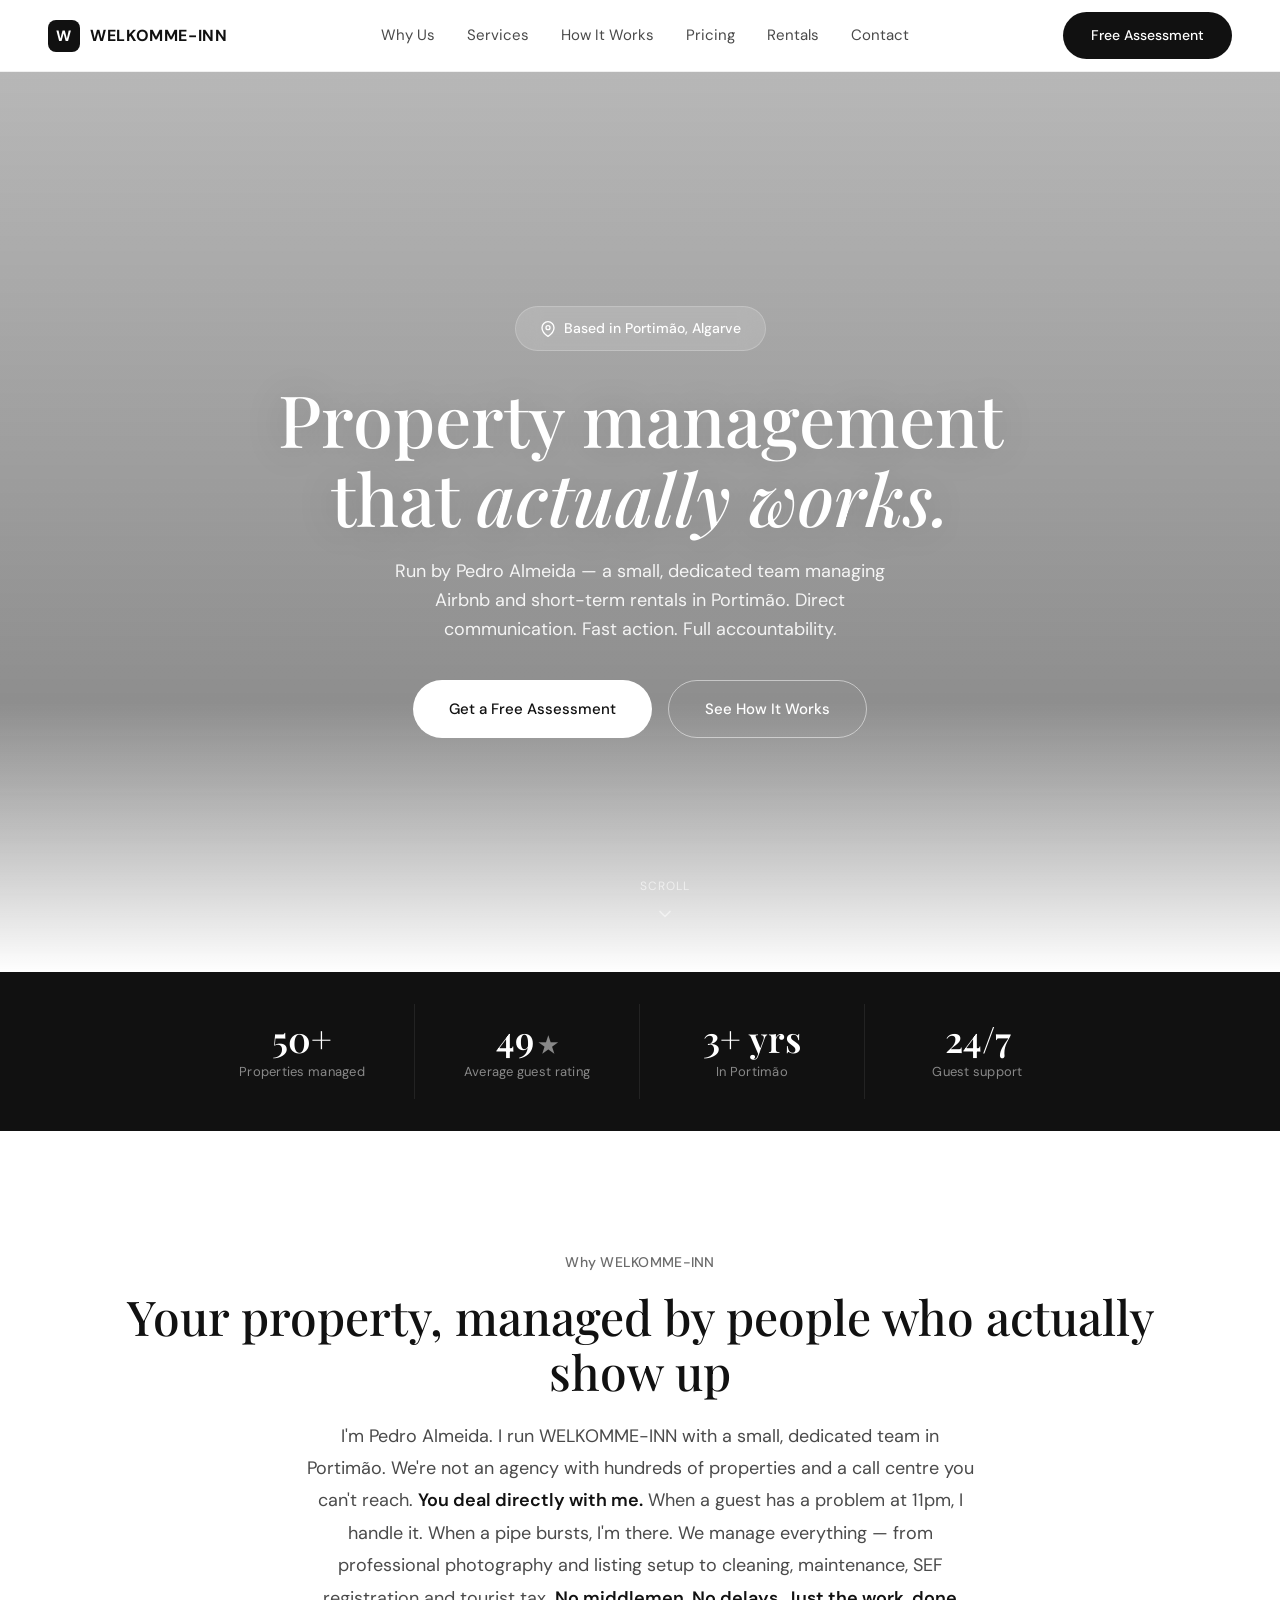
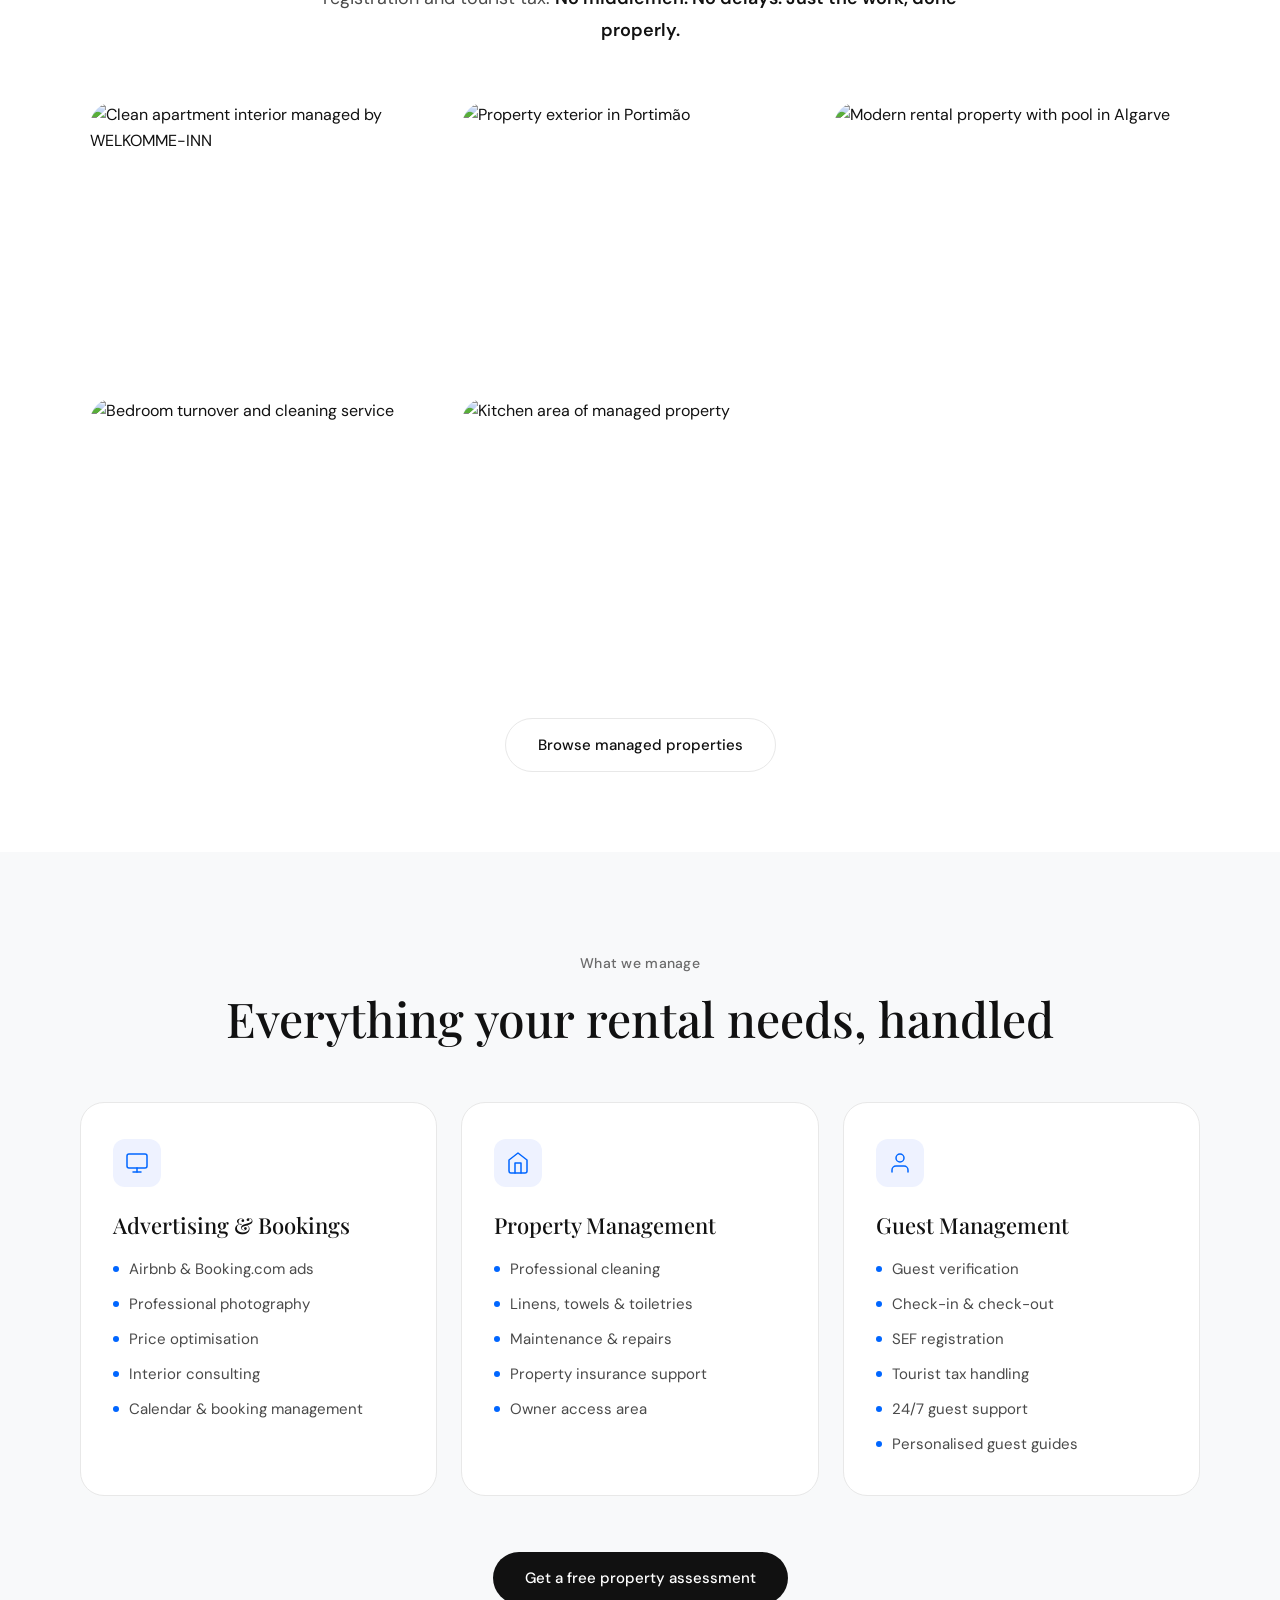
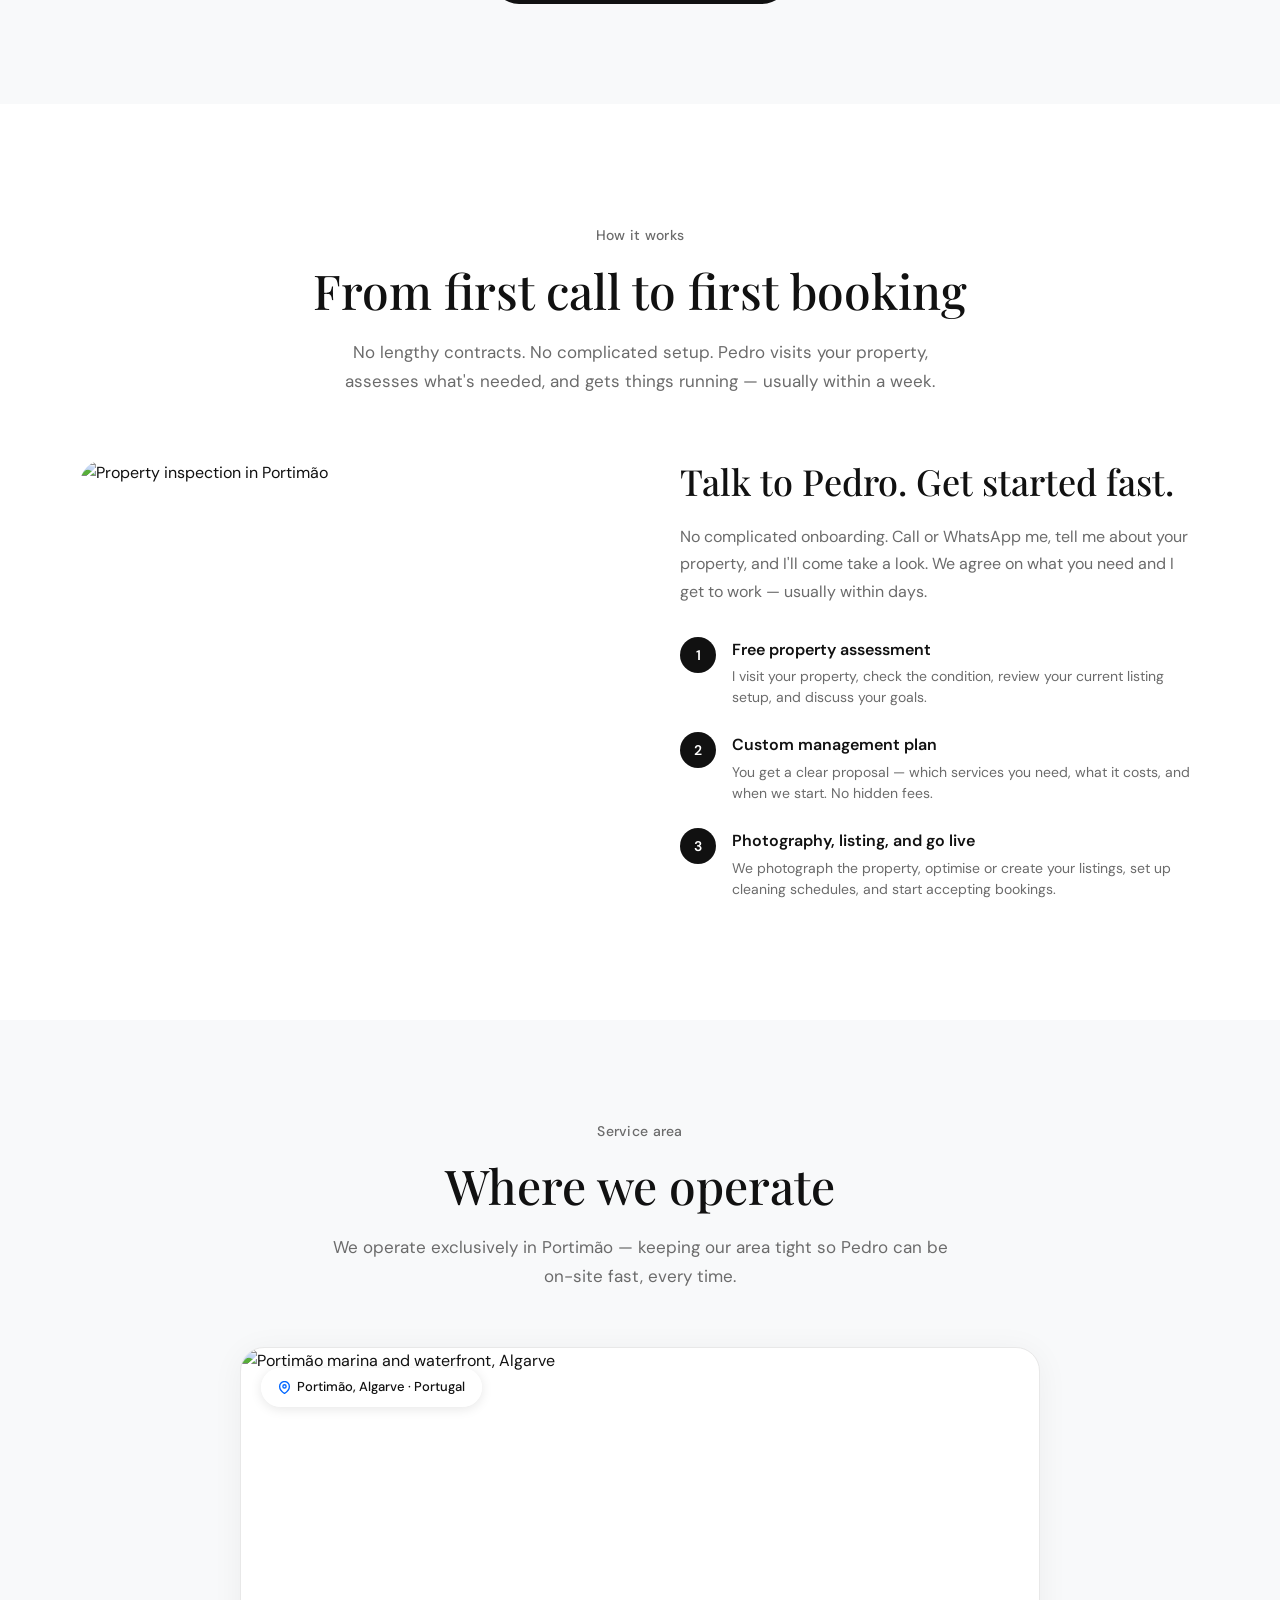
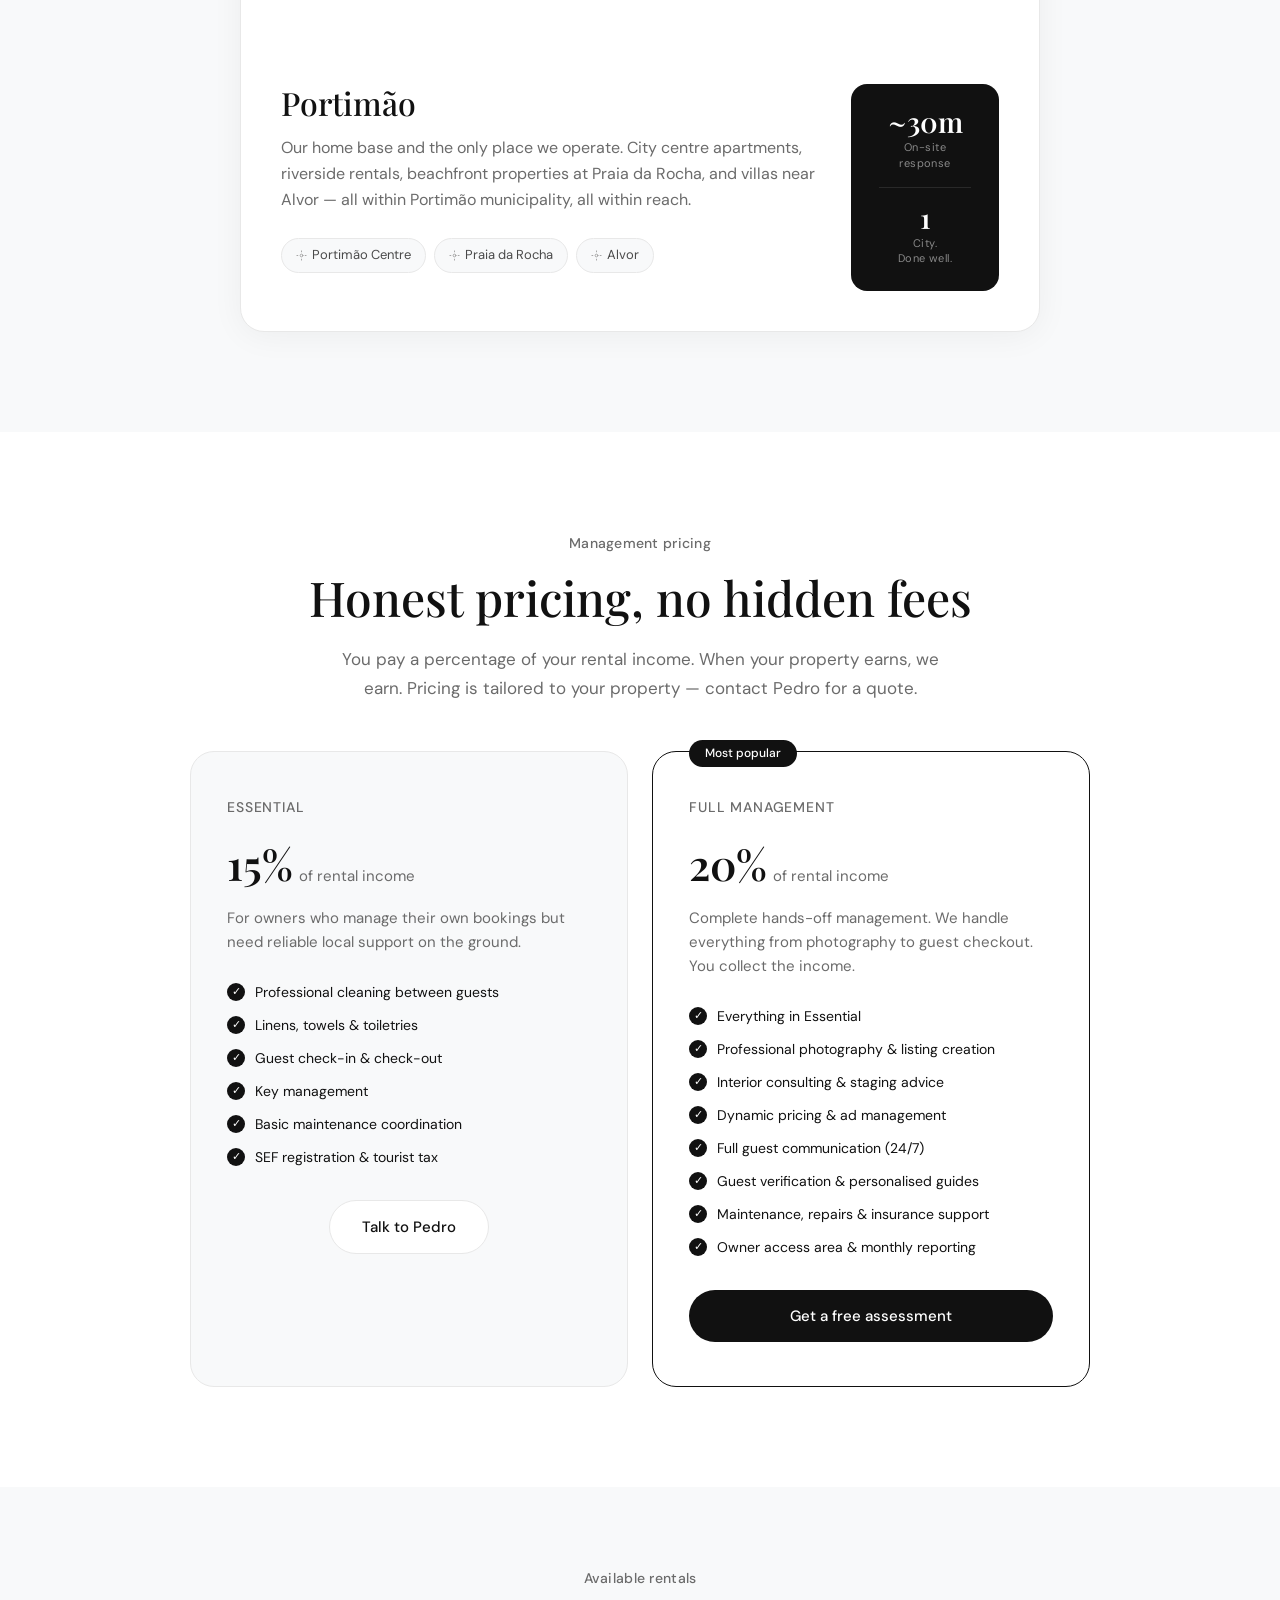
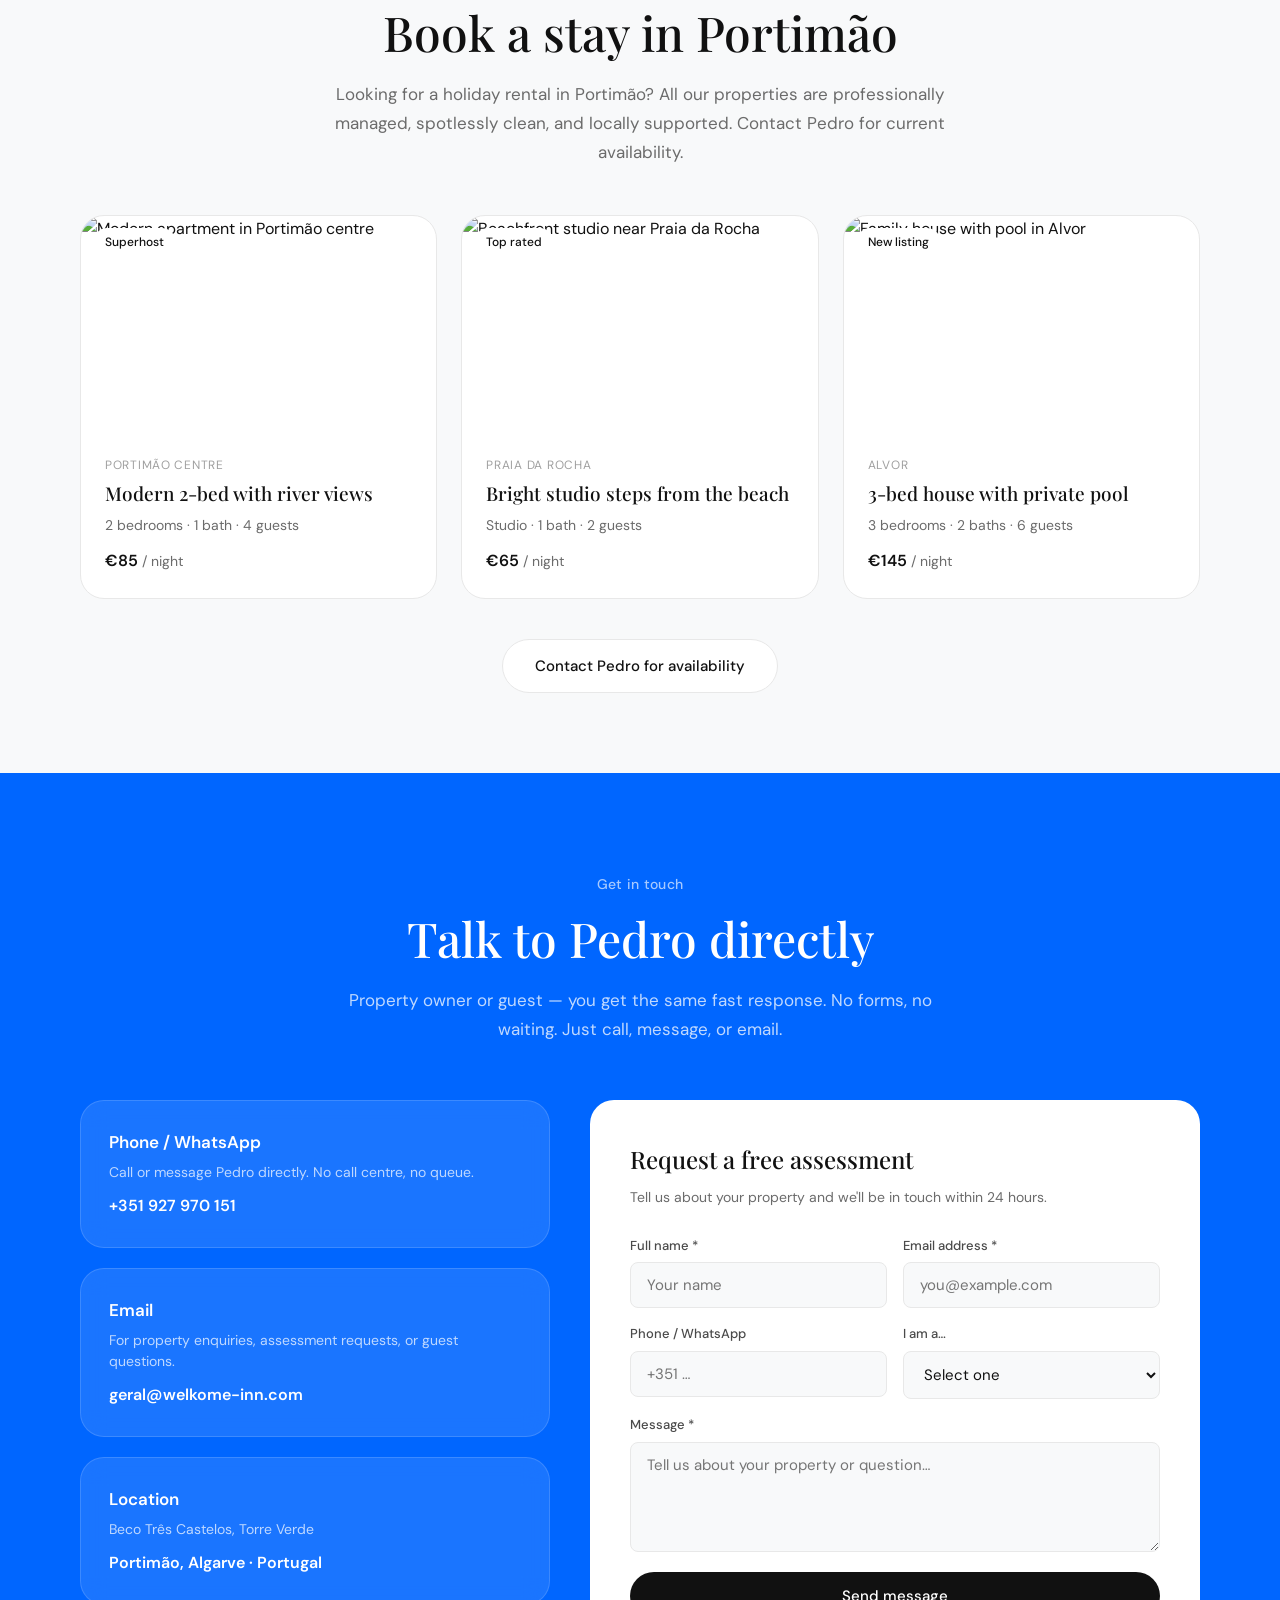
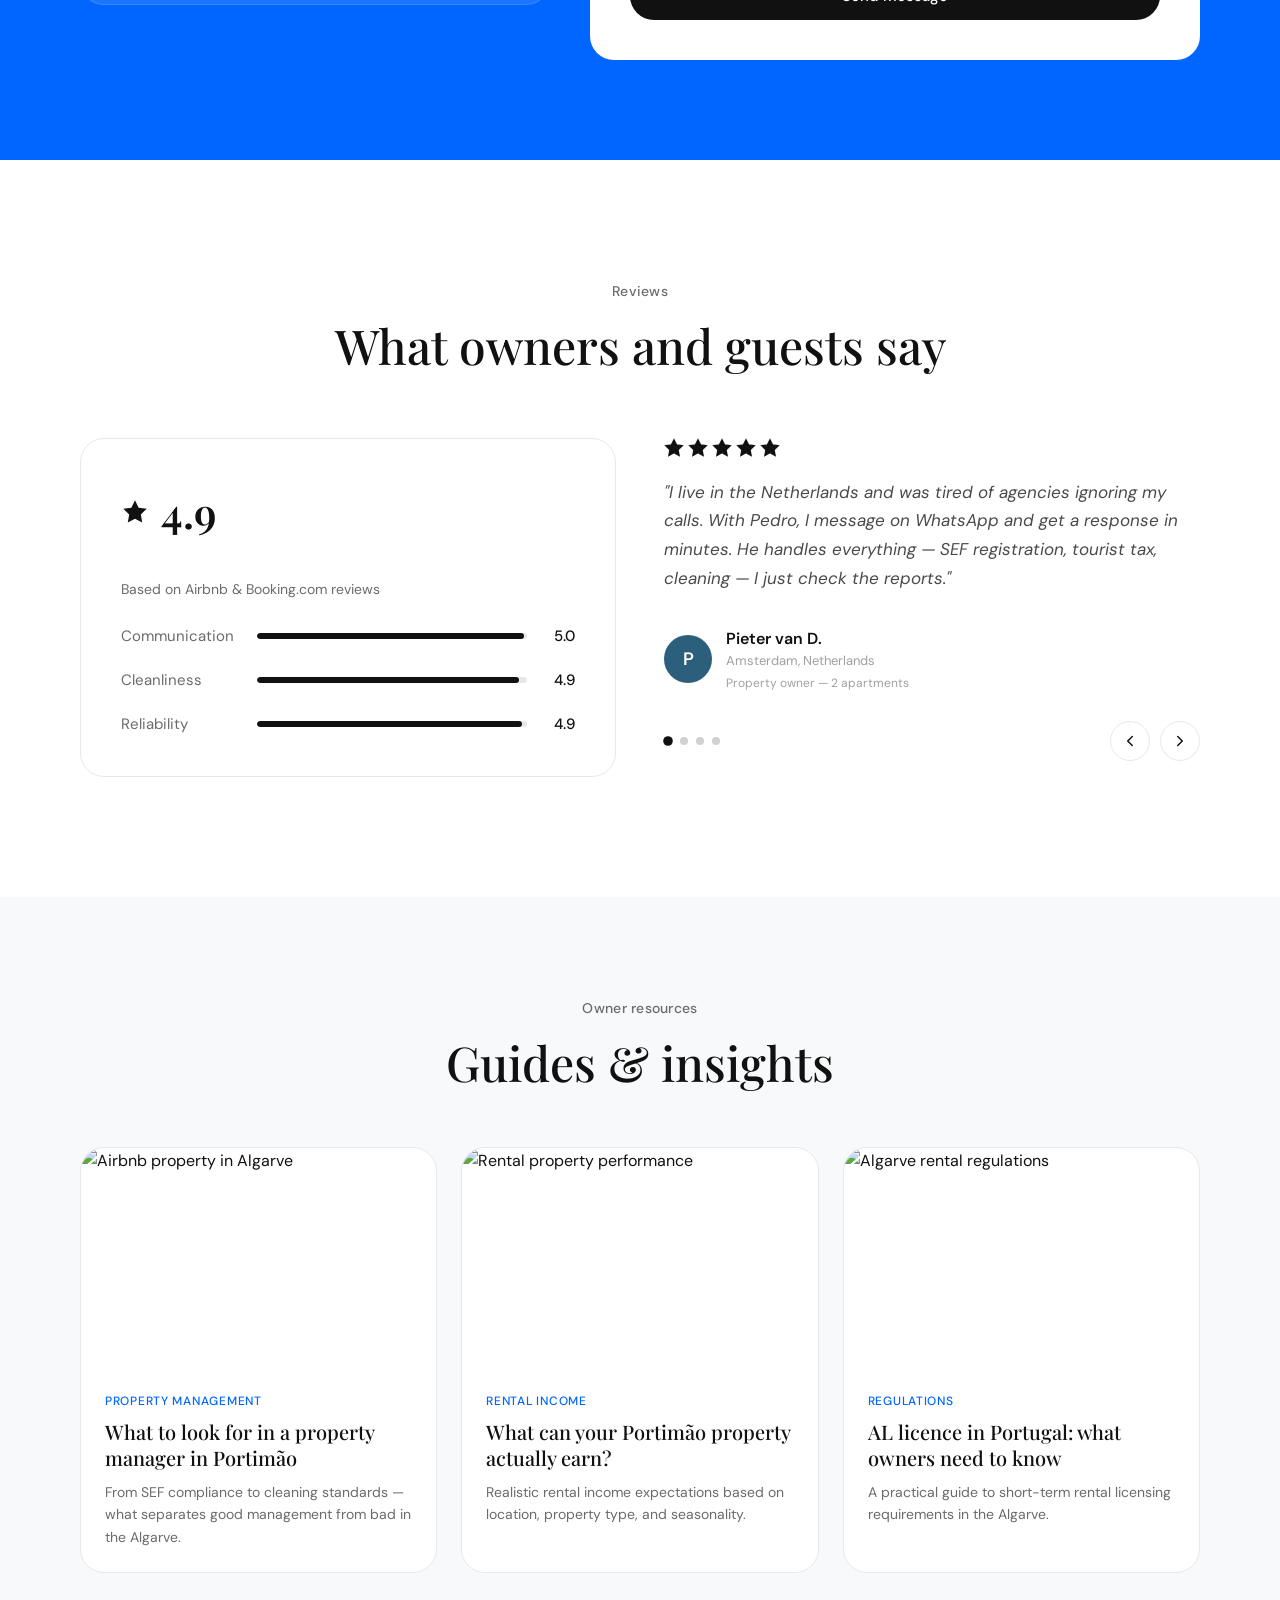
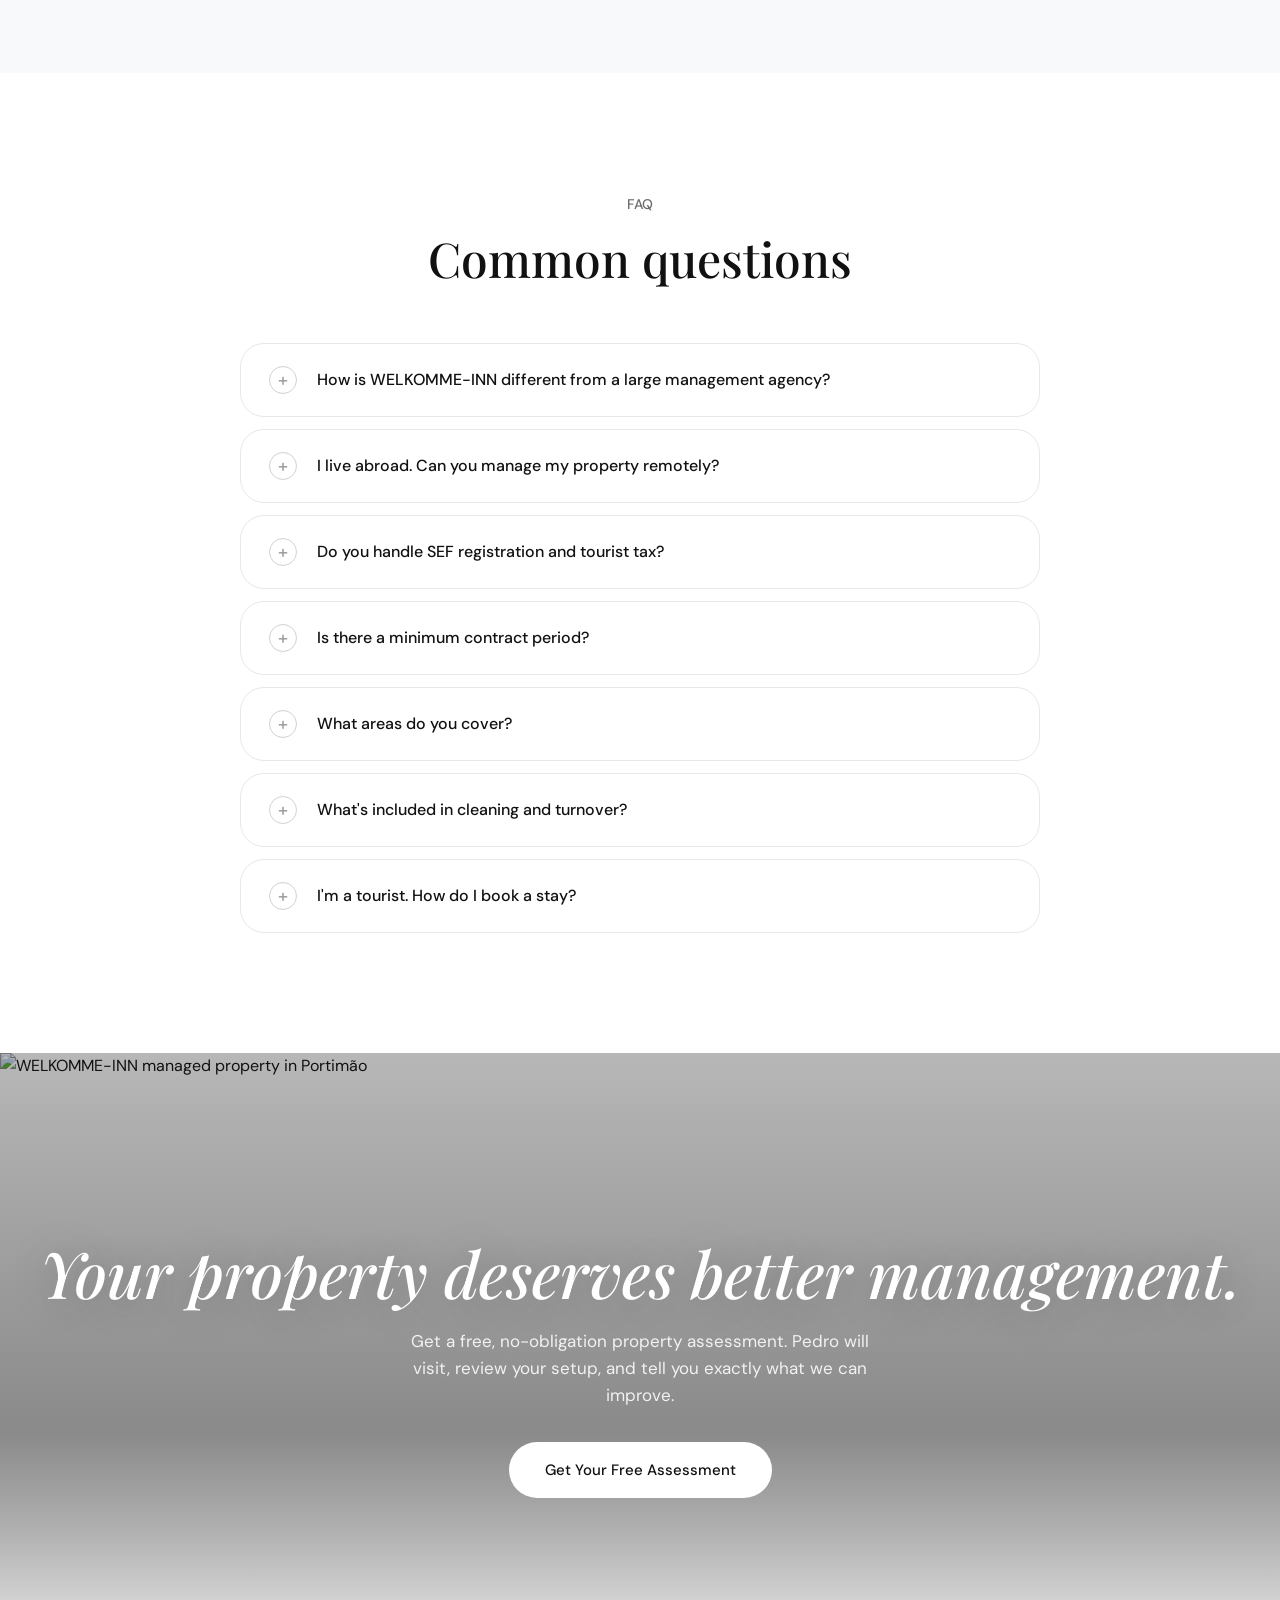
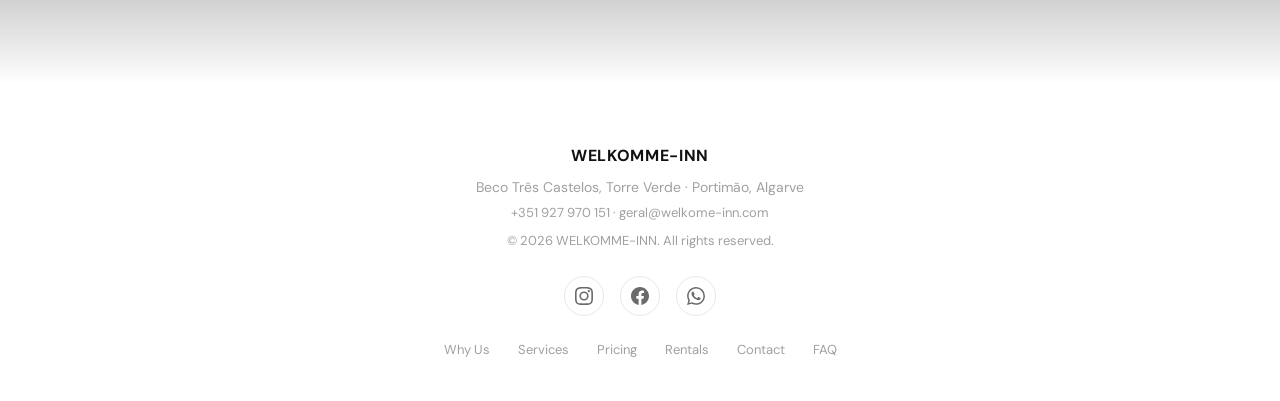
==== commit 6e4e0c71: "Fix hero parallax gap using GSAP ScrollTrigger - Import GSAP 3.12.5 + ScrollTrigger via CDN - Remove" ====
--- a/index.html
+++ b/index.html
@@ -807,7 +807,11 @@
 </footer>
 
 
-<!-- JavaScript -->
+<!-- GSAP + ScrollTrigger -->
+<script src="https://cdnjs.cloudflare.com/ajax/libs/gsap/3.12.5/gsap.min.js"></script>
+<script src="https://cdnjs.cloudflare.com/ajax/libs/gsap/3.12.5/ScrollTrigger.min.js"></script>
+
+<!-- Main JS -->
 <script src="js/main.js"></script>
 </body>
 </html>
--- a/css/style.css
+++ b/css/style.css
@@ -340,13 +340,12 @@
   position: absolute;
   inset: 0;
   width: 100%;
-  height: 100%;
+  height: 115%;   /* 15% extra so GSAP parallax movement never exposes the container bg */
+  top: -7.5%;     /* centre the overflow so it clips evenly top and bottom at rest */
   object-fit: cover;
   object-position: center 60%;
-  transform: scale(1.05);
-  transition: transform 8s ease-out;
-}
-.hero-image.loaded { transform: scale(1); }
+  will-change: transform;
+}
 .hero-overlay {
   position: absolute;
   inset: 0;
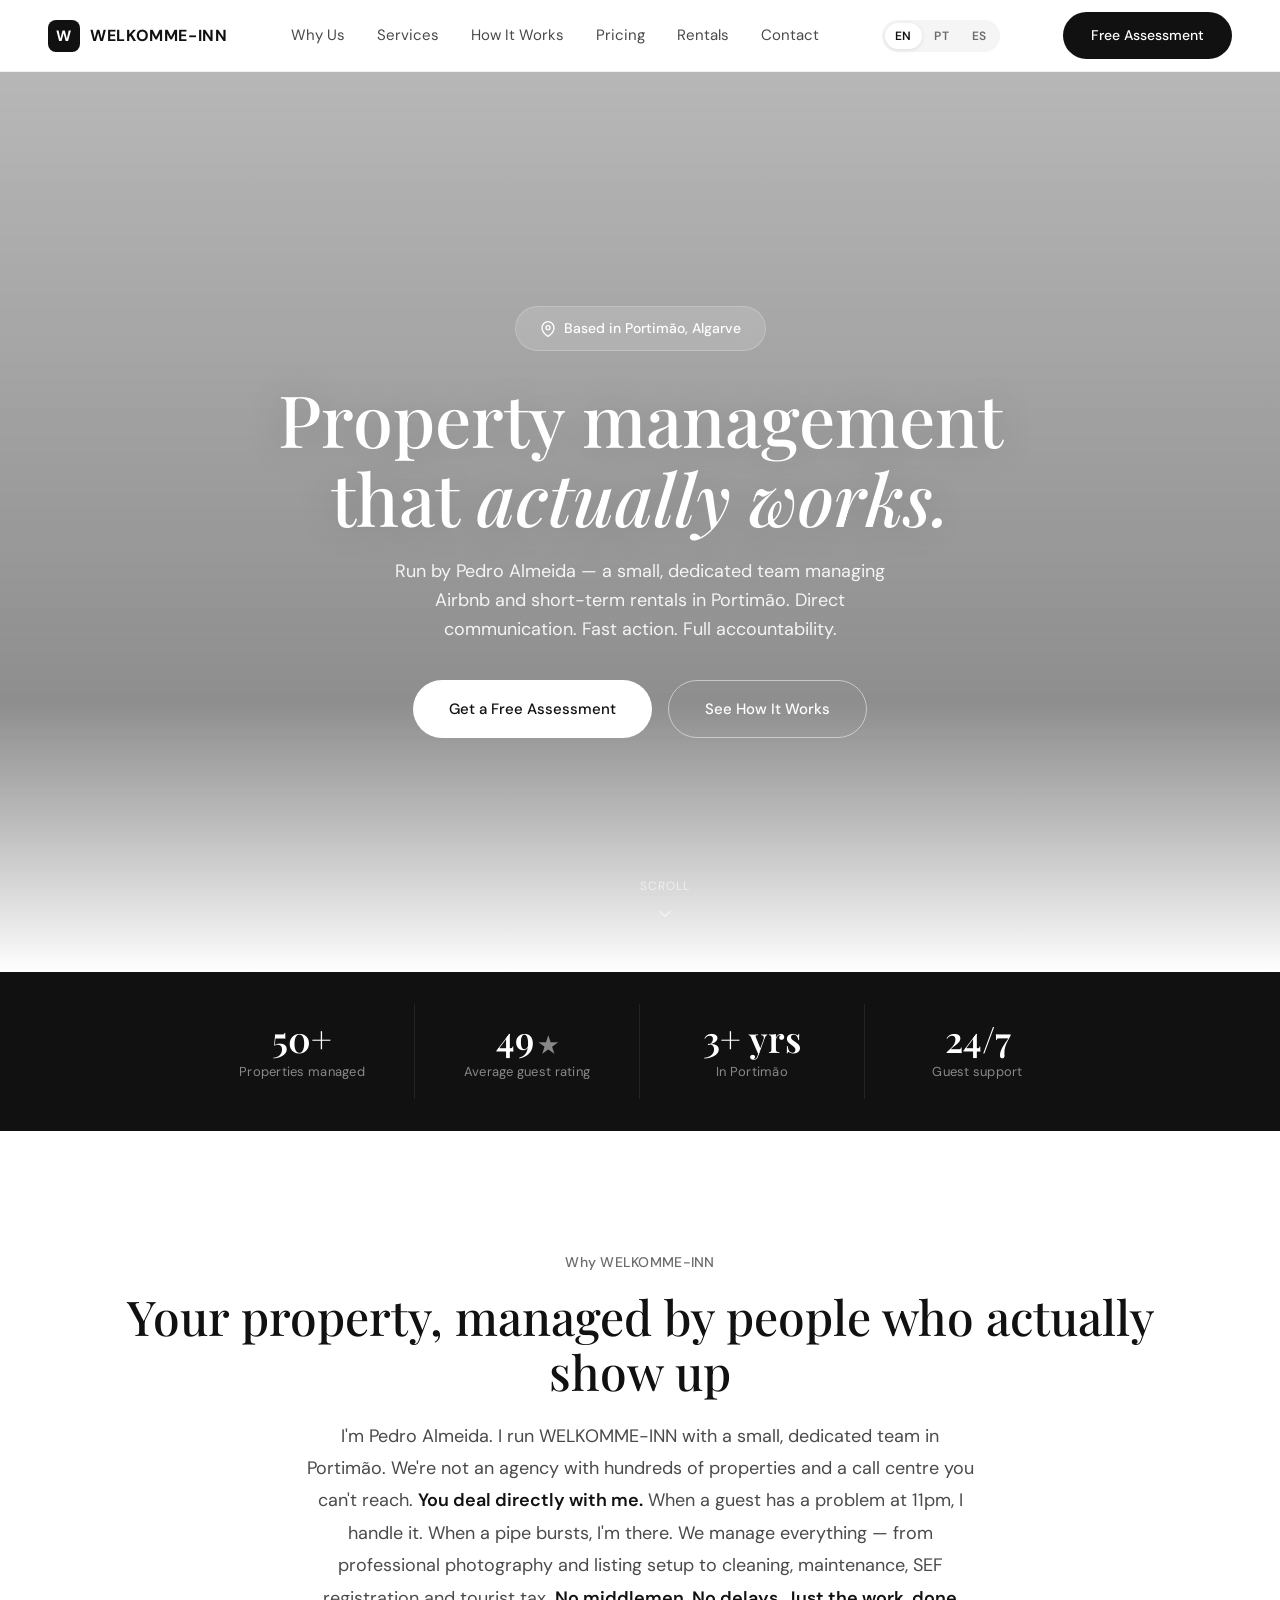
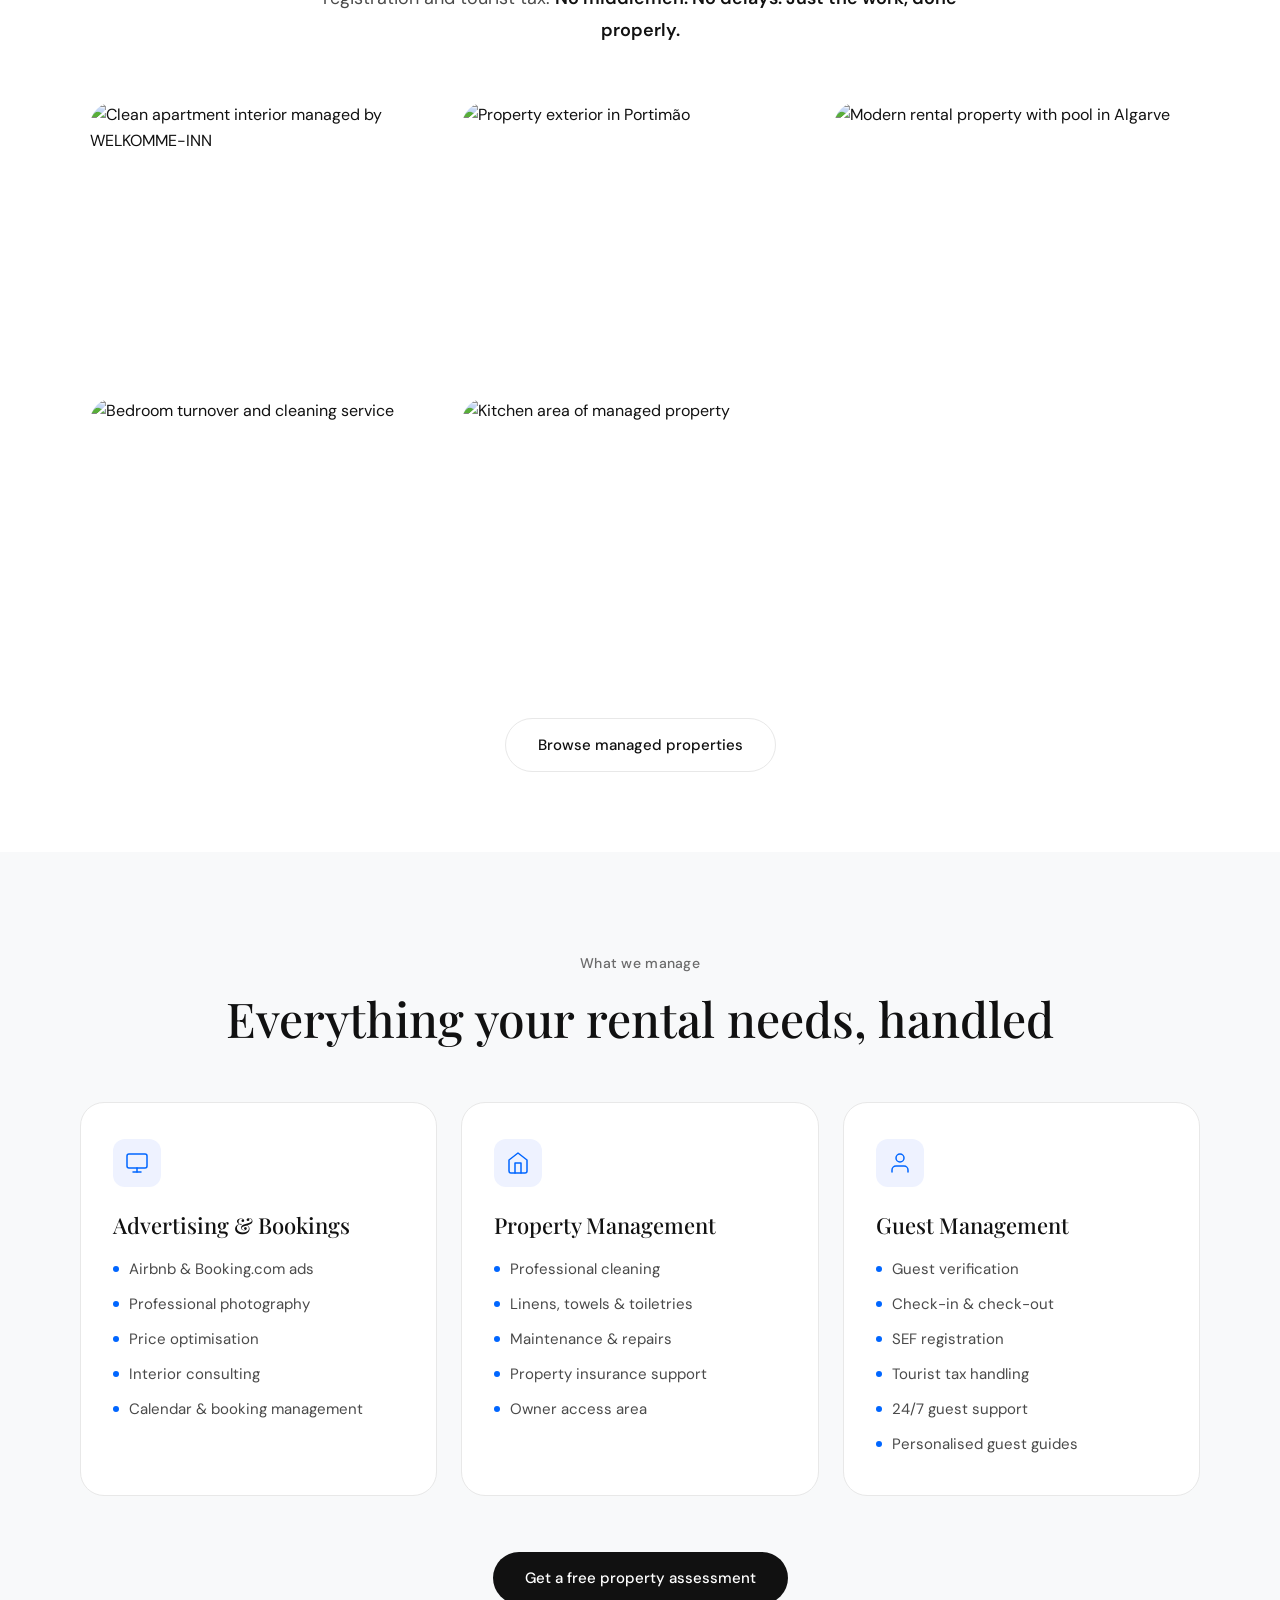
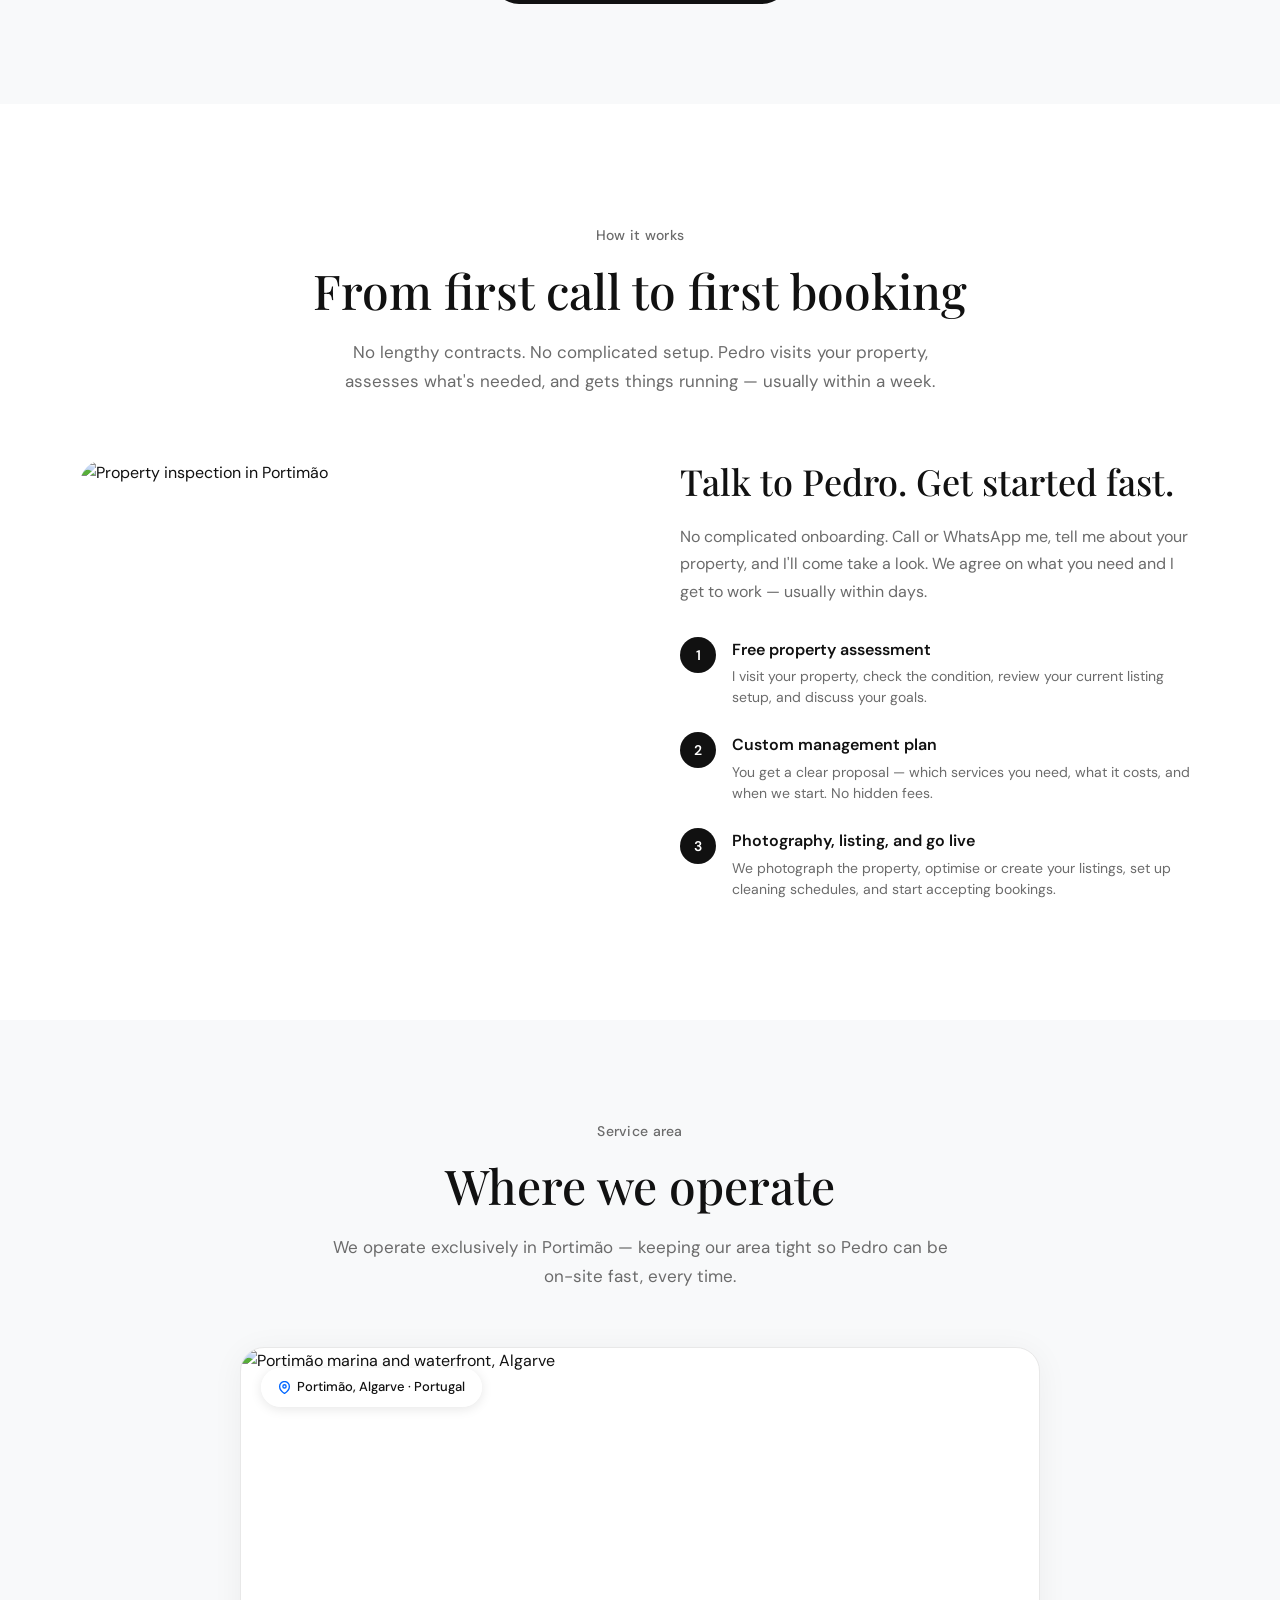
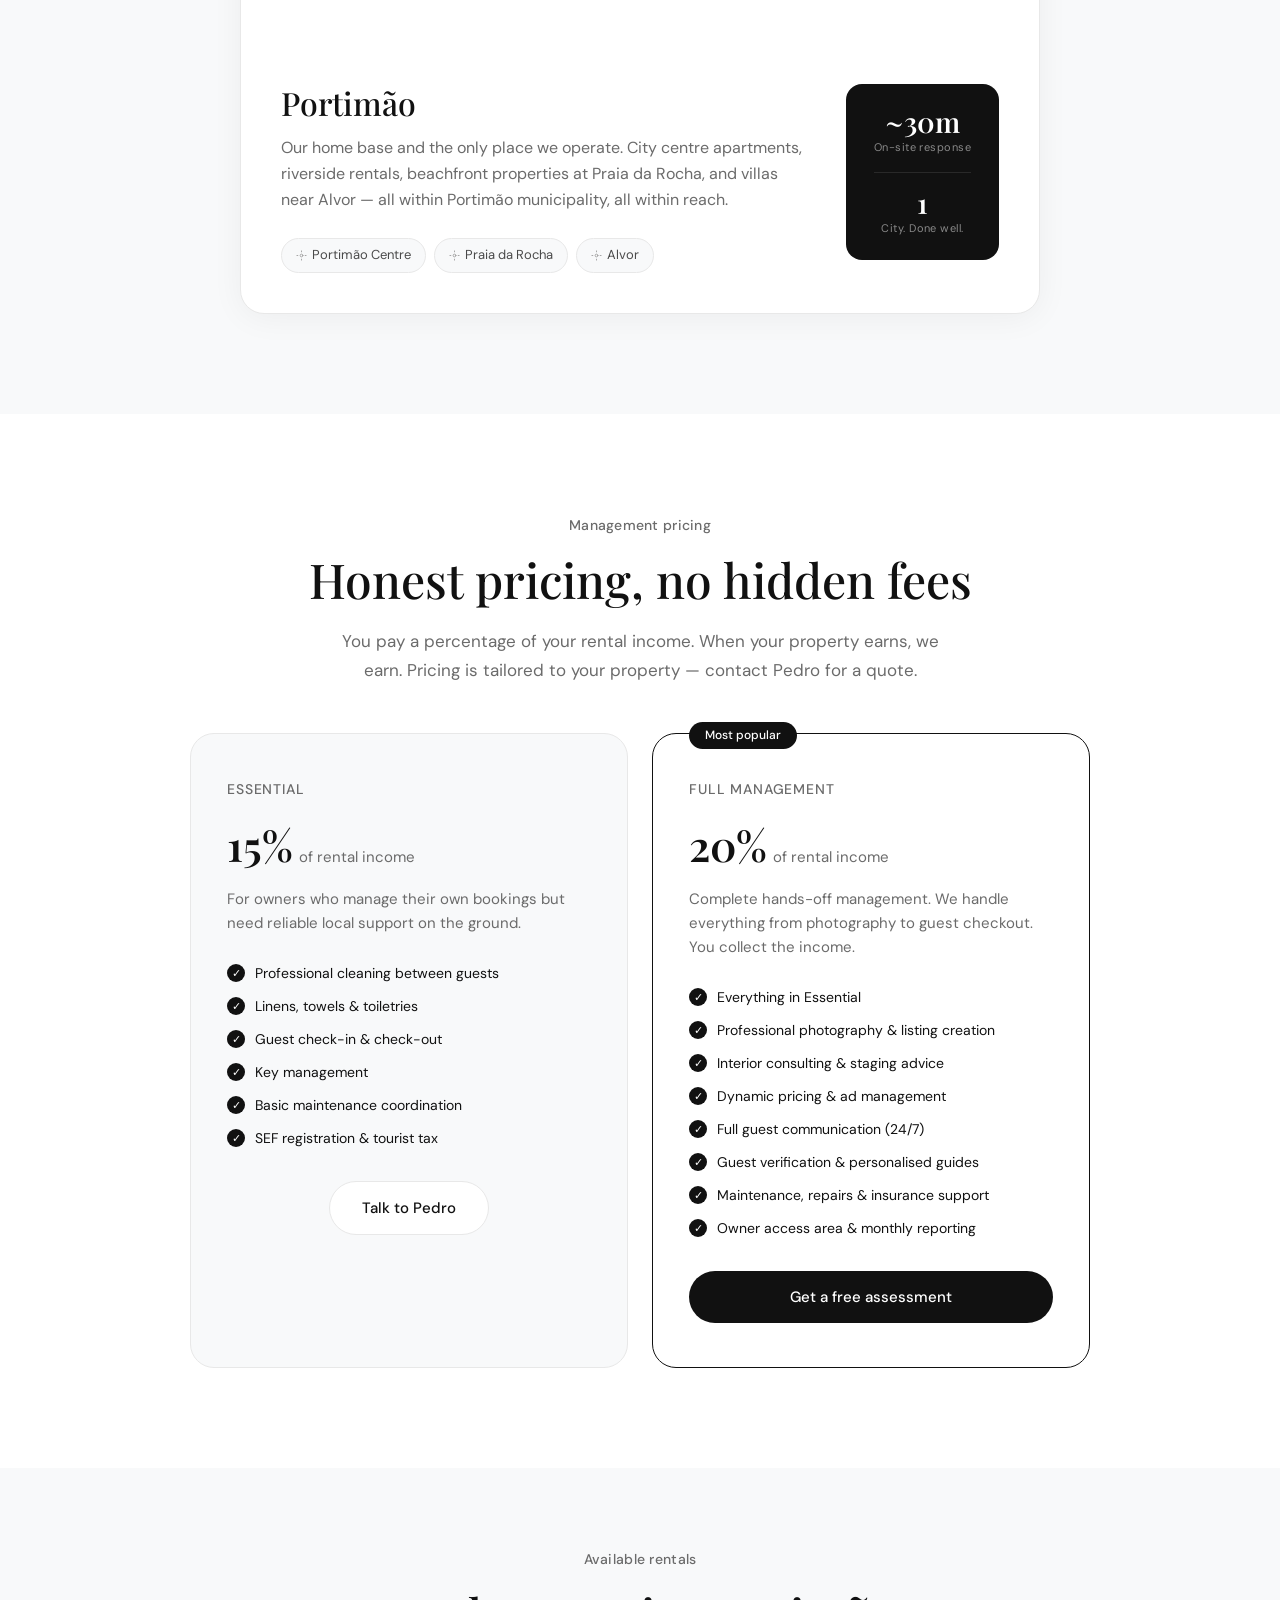
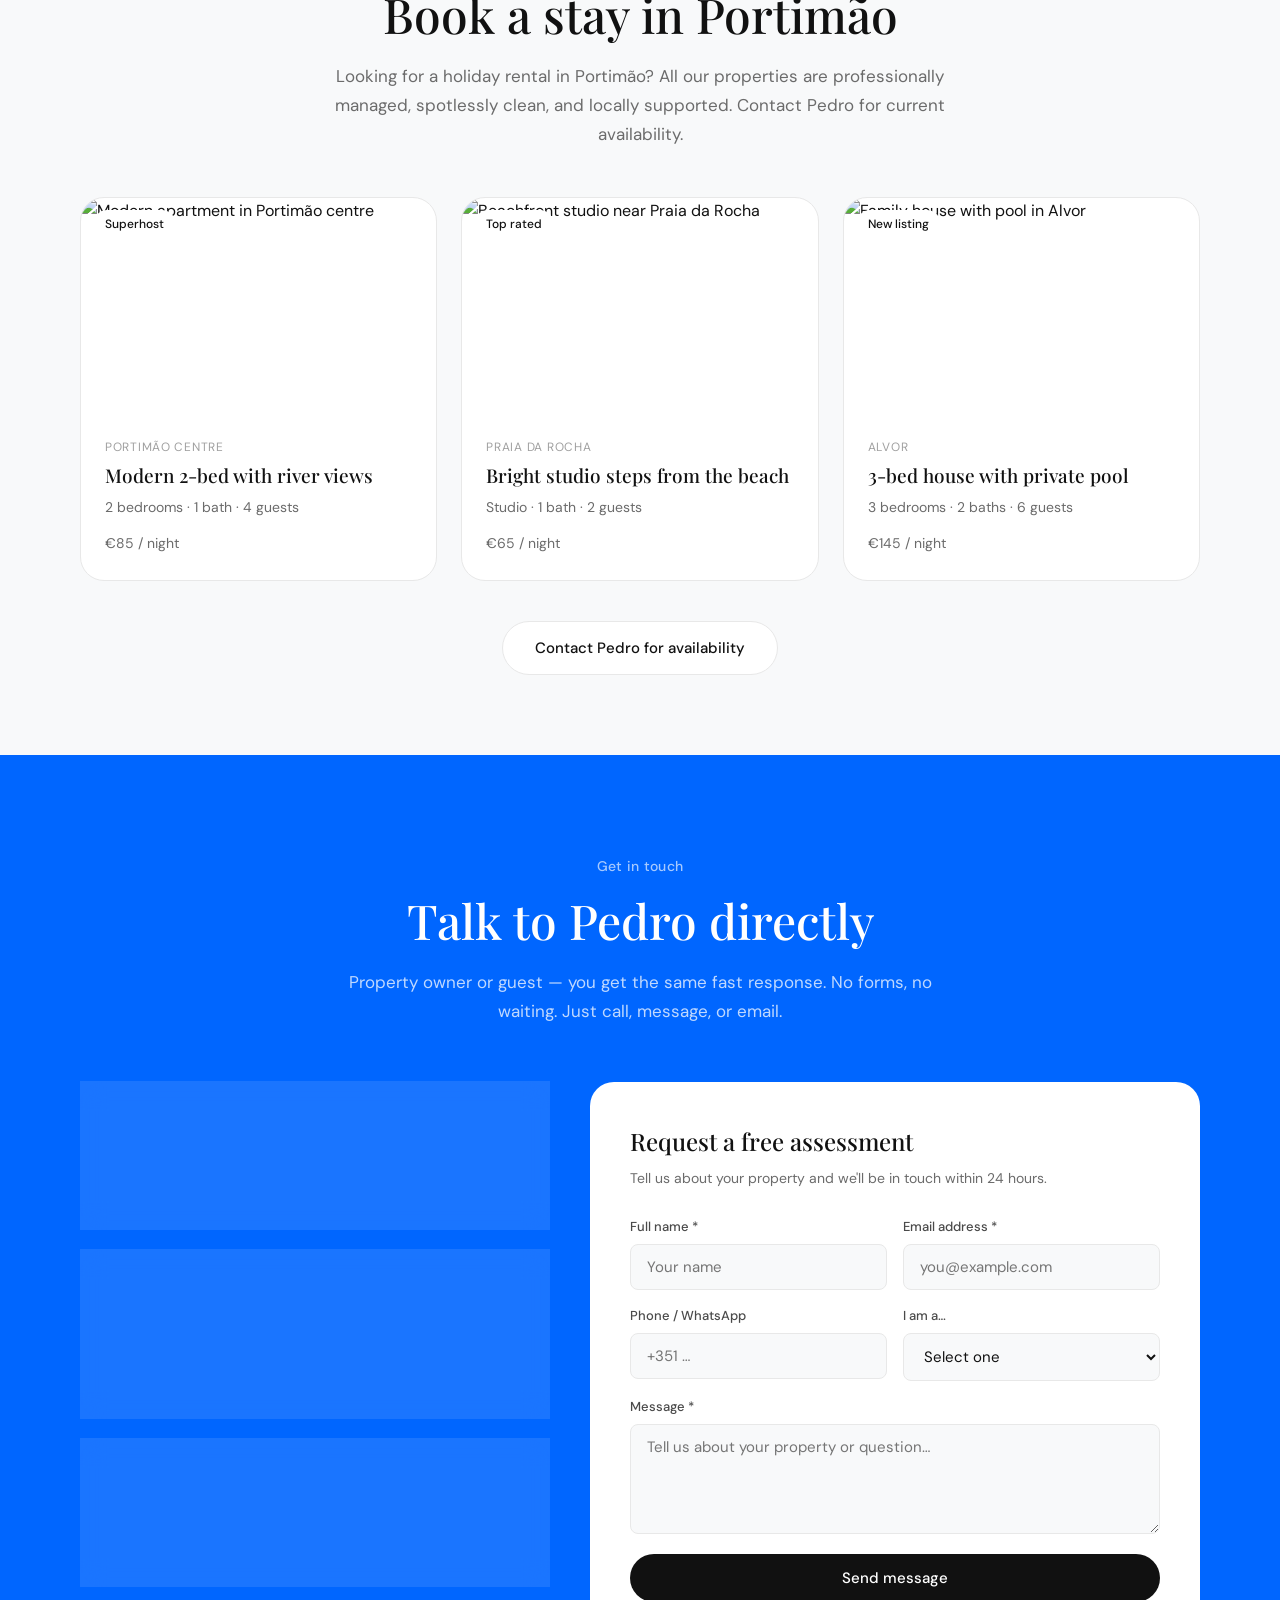
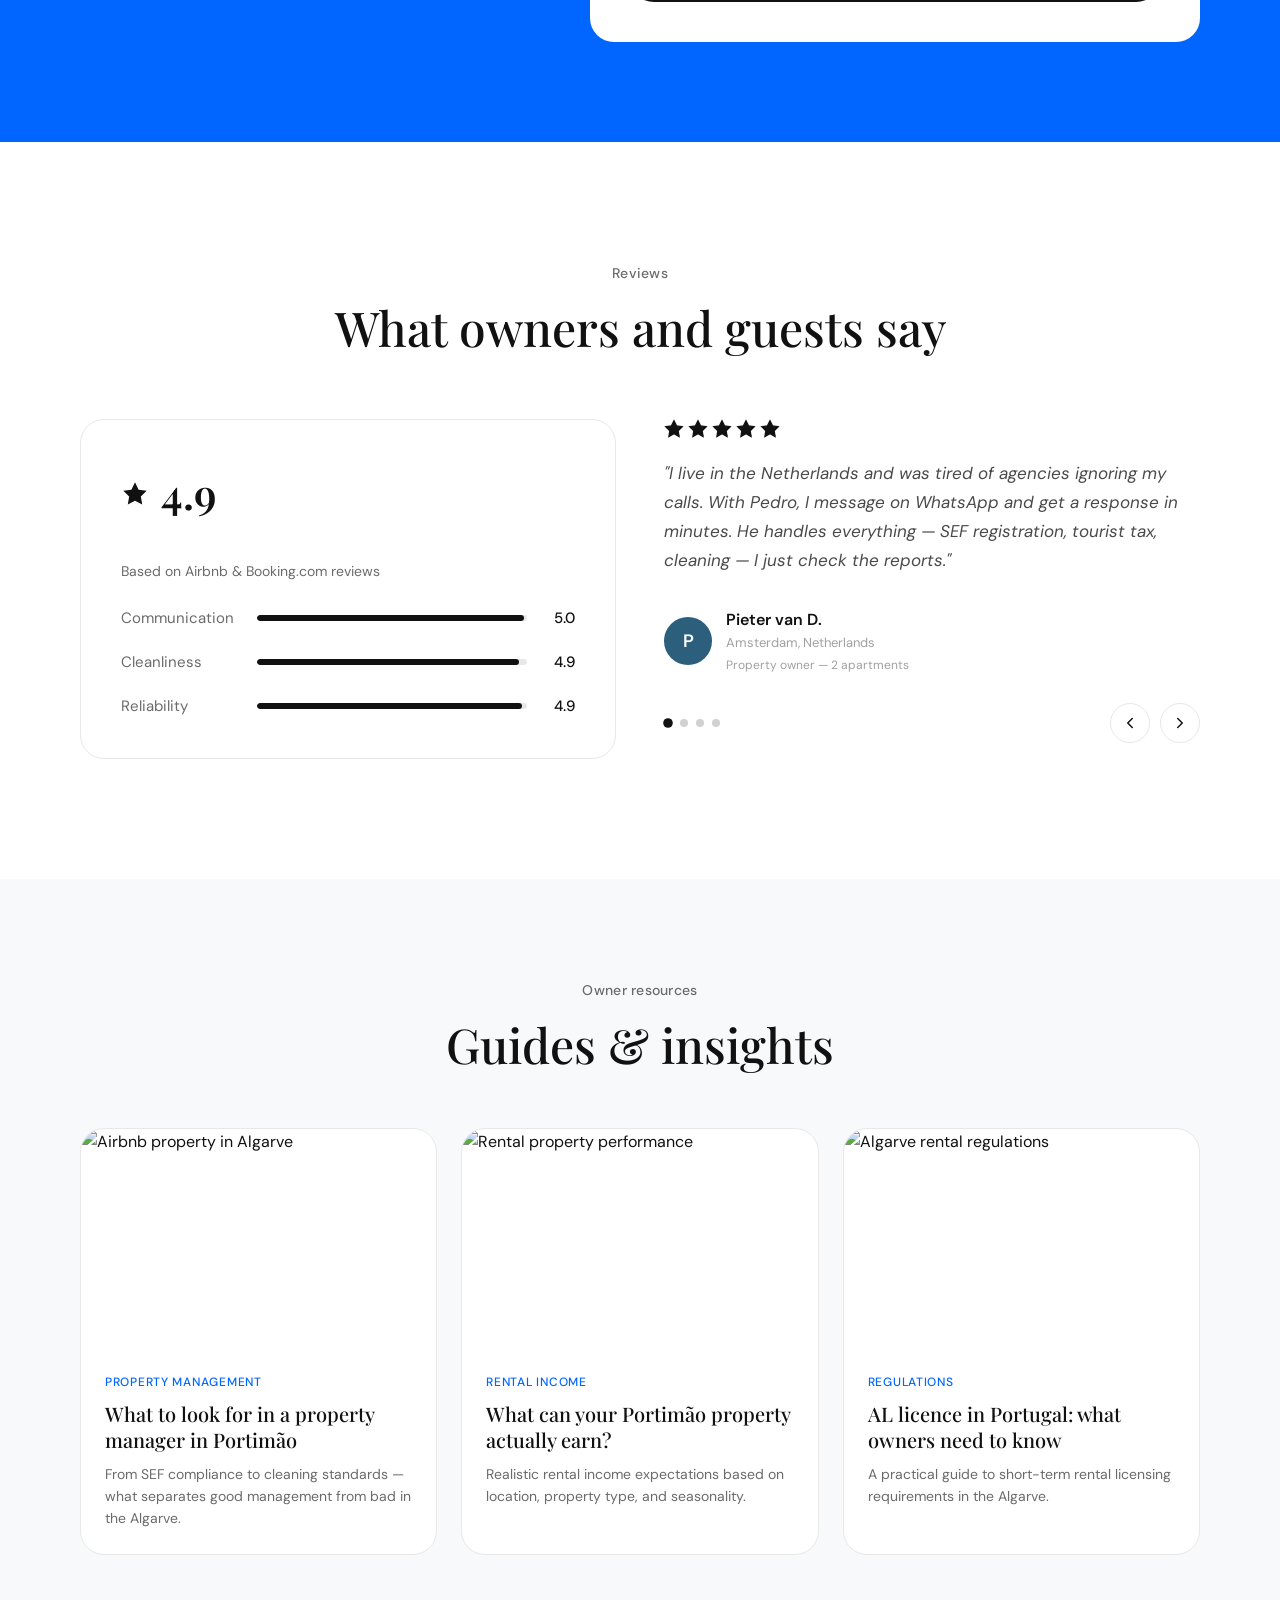
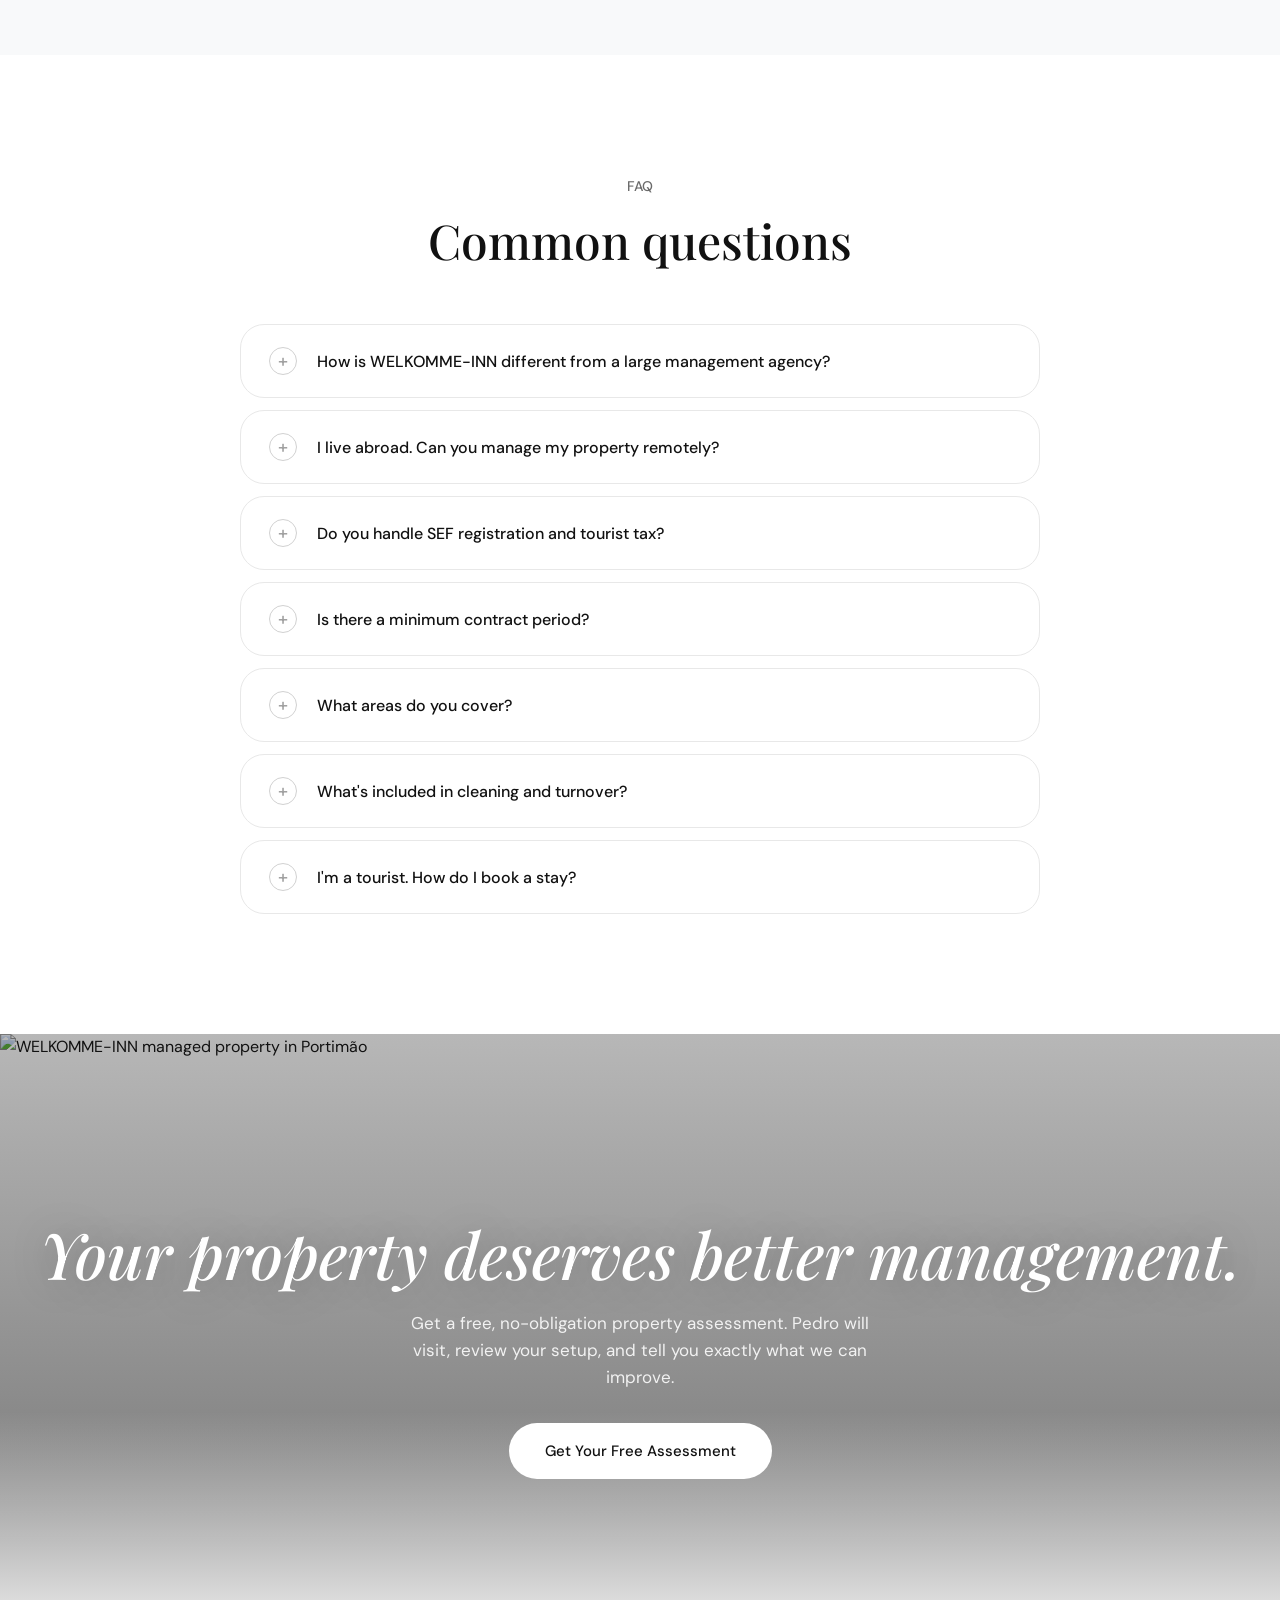
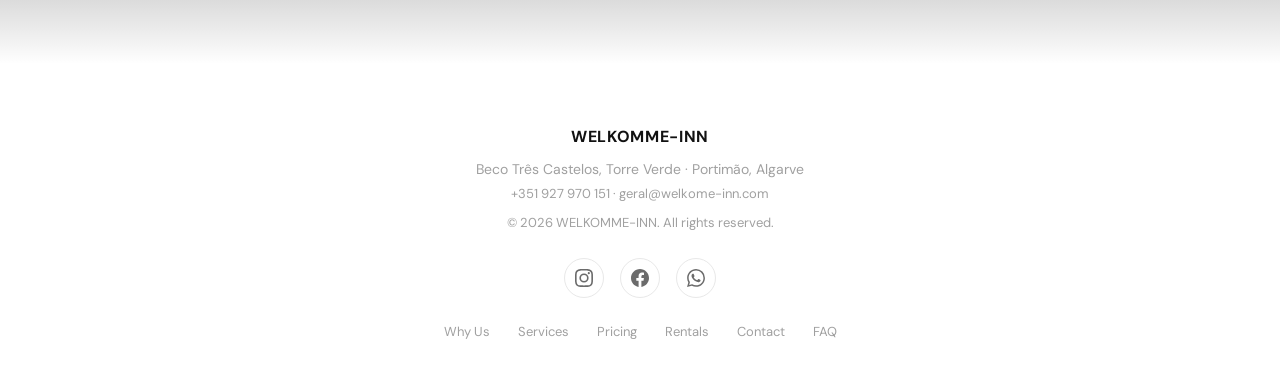
==== commit 37fbfb13: "Add full EN/PT/ES i18n system and lang switcher - js/translations.js: 80+ keys per language (EN/PT/E" ====
--- a/index.html
+++ b/index.html
@@ -27,7 +27,7 @@
     "@context": "https://schema.org",
     "@type": "LocalBusiness",
     "name": "WELKOMME-INN",
-    "description": "Local property management for short-term rentals in Portimão, Algarve. Airbnb management, cleaning, maintenance, guest communication.",
+    "description": "Local property management for short-term rentals in Portimão, Algarve.",
     "url": "https://welkomme-inn.com",
     "telephone": "+351-927-970-151",
     "email": "geral@welkome-inn.com",
@@ -51,51 +51,63 @@
 <div id="scroll-progress"></div>
 
 <!-- BACK TO TOP -->
-<button id="back-to-top" aria-label="Back to top">
-  <svg viewBox="0 0 24 24" stroke-linecap="round" stroke-linejoin="round">
-    <polyline points="18 15 12 9 6 15"/>
-  </svg>
-</button>
+<button id="back-to-top" data-i18n-aria="nav_why">Back to top</button>
 
 <!-- MOBILE OVERLAY -->
 <div id="mobileOverlay" class="mobile-overlay" style="display:none;"></div>
 
+
 <!-- ════════════════════════════════════════════════════════════
      HEADER
      ════════════════════════════════════════════════════════════ -->
 <header class="header" id="header">
   <div class="header-inner">
+
     <a href="#" class="logo">
       <span class="logo-icon">W</span>
       <span>WELKOMME-INN</span>
     </a>
 
     <nav class="nav-links" aria-label="Main navigation">
-      <a href="#about">Why Us</a>
-      <a href="#services">Services</a>
-      <a href="#how-it-works">How It Works</a>
-      <a href="#pricing">Pricing</a>
-      <a href="#properties">Rentals</a>
-      <a href="#contact">Contact</a>
+      <a href="#about"       data-i18n="nav_why">Why Us</a>
+      <a href="#services"    data-i18n="nav_services">Services</a>
+      <a href="#how-it-works"data-i18n="nav_how">How It Works</a>
+      <a href="#pricing"     data-i18n="nav_pricing">Pricing</a>
+      <a href="#properties"  data-i18n="nav_rentals">Rentals</a>
+      <a href="#contact"     data-i18n="nav_contact">Contact</a>
     </nav>
 
-    <a href="#contact" class="btn-primary">Free Assessment</a>
+    <!-- Language switcher -->
+    <div class="lang-switcher" role="group" aria-label="Language">
+      <button class="lang-btn active" data-lang="en" aria-pressed="true">EN</button>
+      <button class="lang-btn"        data-lang="pt" aria-pressed="false">PT</button>
+      <button class="lang-btn"        data-lang="es" aria-pressed="false">ES</button>
+    </div>
+
+    <a href="#contact" class="btn-primary" data-i18n="nav_cta">Free Assessment</a>
 
     <button class="hamburger" id="hamburger" aria-label="Open menu">
       <span></span><span></span><span></span>
     </button>
+
   </div>
 </header>
 
 <!-- MOBILE MENU -->
 <nav class="mobile-menu" id="mobileMenu" aria-label="Mobile navigation">
-  <a href="#about"        class="mobile-link">Why Us</a>
-  <a href="#services"     class="mobile-link">Services</a>
-  <a href="#how-it-works" class="mobile-link">How It Works</a>
-  <a href="#pricing"      class="mobile-link">Pricing</a>
-  <a href="#properties"   class="mobile-link">Rentals</a>
-  <a href="#contact"      class="mobile-link">Contact</a>
-  <a href="#contact"      class="btn-primary mobile-link">Free Assessment</a>
+  <a href="#about"        class="mobile-link" data-i18n="nav_why">Why Us</a>
+  <a href="#services"     class="mobile-link" data-i18n="nav_services">Services</a>
+  <a href="#how-it-works" class="mobile-link" data-i18n="nav_how">How It Works</a>
+  <a href="#pricing"      class="mobile-link" data-i18n="nav_pricing">Pricing</a>
+  <a href="#properties"   class="mobile-link" data-i18n="nav_rentals">Rentals</a>
+  <a href="#contact"      class="mobile-link" data-i18n="nav_contact">Contact</a>
+  <!-- Language switcher in mobile menu -->
+  <div class="lang-switcher lang-switcher--mobile" role="group" aria-label="Language">
+    <button class="lang-btn active" data-lang="en" aria-pressed="true">EN</button>
+    <button class="lang-btn"        data-lang="pt" aria-pressed="false">PT</button>
+    <button class="lang-btn"        data-lang="es" aria-pressed="false">ES</button>
+  </div>
+  <a href="#contact" class="btn-primary mobile-link" data-i18n="nav_cta">Free Assessment</a>
 </nav>
 
 
@@ -119,24 +131,21 @@
         <path d="M21 10c0 7-9 13-9 13s-9-6-9-13a9 9 0 0 1 18 0z"/>
         <circle cx="12" cy="10" r="3"/>
       </svg>
-      Based in Portimão, Algarve
-    </div>
-
-    <h1 class="hero-title">Property management that <em>actually works.</em></h1>
-
-    <p class="hero-subtitle">
-      Run by Pedro Almeida — a small, dedicated team managing Airbnb and short-term rentals
-      in Portimão. Direct communication. Fast action. Full accountability.
-    </p>
+      <span data-i18n="hero_badge">Based in Portimão, Algarve</span>
+    </div>
+
+    <h1 class="hero-title" data-i18n="hero_title">Property management that <em>actually works.</em></h1>
+
+    <p class="hero-subtitle" data-i18n="hero_subtitle">Run by Pedro Almeida — a small, dedicated team managing Airbnb and short-term rentals in Portimão. Direct communication. Fast action. Full accountability.</p>
 
     <div class="hero-ctas">
-      <a href="#contact"      class="btn-hero">Get a Free Assessment</a>
-      <a href="#how-it-works" class="btn-hero-outline">See How It Works</a>
+      <a href="#contact"      class="btn-hero"         data-i18n="hero_cta_primary">Get a Free Assessment</a>
+      <a href="#how-it-works" class="btn-hero-outline"  data-i18n="hero_cta_secondary">See How It Works</a>
     </div>
   </div>
 
   <div class="hero-scroll">
-    <span>Scroll</span>
+    <span data-i18n="hero_scroll">Scroll</span>
     <svg viewBox="0 0 24 24" stroke-linecap="round" stroke-linejoin="round">
       <polyline points="6 9 12 15 18 9"/>
     </svg>
@@ -150,24 +159,32 @@
 <div class="stats-strip">
   <div class="container">
     <div class="stats-grid">
+
       <div class="stat-item">
         <div class="stat-num"><span data-count="50" data-suffix="+">50+</span></div>
-        <div class="stat-label">Properties managed</div>
-      </div>
+        <div class="stat-label" data-i18n="stats_properties_label">Properties managed</div>
+      </div>
+
       <div class="stat-item">
         <div class="stat-num" style="display:flex;align-items:baseline;justify-content:center;gap:2px;">
-          <span data-count="49" data-suffix="">4.9</span><span style="font-size:22px;color:rgba(255,255,255,0.5);margin-left:2px;">★</span>
-        </div>
-        <div class="stat-label">Average guest rating</div>
-      </div>
+          <span data-count="49" data-suffix="">4.9</span>
+          <span style="font-size:22px;color:rgba(255,255,255,0.5);margin-left:2px;">★</span>
+        </div>
+        <div class="stat-label" data-i18n="stats_rating_label">Average guest rating</div>
+      </div>
+
       <div class="stat-item">
-        <div class="stat-num"><span data-count="3" data-suffix="">3</span>+ yrs</div>
-        <div class="stat-label">In Portimão</div>
-      </div>
+        <div class="stat-num">
+          <span data-count="3" data-suffix="">3</span><span data-i18n="stats_years_suffix">+ yrs</span>
+        </div>
+        <div class="stat-label" data-i18n="stats_years_label">In Portimão</div>
+      </div>
+
       <div class="stat-item">
         <div class="stat-num">24/7</div>
-        <div class="stat-label">Guest support</div>
-      </div>
+        <div class="stat-label" data-i18n="stats_support_label">Guest support</div>
+      </div>
+
     </div>
   </div>
 </div>
@@ -179,17 +196,10 @@
 <section class="about" id="about">
   <div class="container">
     <div class="reveal">
-      <p class="section-label">Why WELKOMME-INN</p>
-      <h2 class="section-heading">Your property, managed by people who actually show up</h2>
+      <p class="section-label"  data-i18n="about_label">Why WELKOMME-INN</p>
+      <h2 class="section-heading" data-i18n="about_heading">Your property, managed by people who actually show up</h2>
       <div class="about-intro">
-        <p class="highlight-text">
-          I'm Pedro Almeida. I run WELKOMME-INN with a small, dedicated team in Portimão.
-          We're not an agency with hundreds of properties and a call centre you can't reach.
-          <strong>You deal directly with me.</strong> When a guest has a problem at 11pm, I handle it.
-          When a pipe bursts, I'm there. We manage everything — from professional photography
-          and listing setup to cleaning, maintenance, SEF registration and tourist tax.
-          <strong>No middlemen. No delays. Just the work, done properly.</strong>
-        </p>
+        <p class="highlight-text" data-i18n="about_text">I'm Pedro Almeida. I run WELKOMME-INN with a small, dedicated team in Portimão. We're not an agency with hundreds of properties and a call centre you can't reach. <strong>You deal directly with me.</strong> When a guest has a problem at 11pm, I handle it. When a pipe bursts, I'm there. We manage everything — from professional photography and listing setup to cleaning, maintenance, SEF registration and tourist tax. <strong>No middlemen. No delays. Just the work, done properly.</strong></p>
       </div>
     </div>
 
@@ -202,7 +212,7 @@
     </div>
 
     <div class="show-photos reveal">
-      <a href="#properties" class="btn-secondary">Browse managed properties</a>
+      <a href="#properties" class="btn-secondary" data-i18n="about_cta">Browse managed properties</a>
     </div>
   </div>
 </section>
@@ -214,61 +224,62 @@
 <section class="services" id="services">
   <div class="container">
     <div class="reveal">
-      <p class="section-label">What we manage</p>
-      <h2 class="section-heading">Everything your rental needs, handled</h2>
+      <p  class="section-label"   data-i18n="services_label">What we manage</p>
+      <h2 class="section-heading" data-i18n="services_heading">Everything your rental needs, handled</h2>
     </div>
 
     <div class="services-cards">
 
-      <!-- Advertising -->
+      <!-- Card 1: Advertising & Bookings -->
       <div class="service-card reveal reveal-delay-1">
         <div class="service-card-icon">
           <svg viewBox="0 0 24 24"><rect x="2" y="3" width="20" height="14" rx="2"/><line x1="8" y1="21" x2="16" y2="21"/><line x1="12" y1="17" x2="12" y2="21"/></svg>
         </div>
-        <h3>Advertising &amp; Bookings</h3>
+        <h3 data-i18n="services_card1_title">Advertising &amp; Bookings</h3>
         <div class="service-card-list">
-          <div class="service-card-item"><span class="sc-dot"></span>Airbnb &amp; Booking.com ads</div>
-          <div class="service-card-item"><span class="sc-dot"></span>Professional photography</div>
-          <div class="service-card-item"><span class="sc-dot"></span>Price optimisation</div>
-          <div class="service-card-item"><span class="sc-dot"></span>Interior consulting</div>
-          <div class="service-card-item"><span class="sc-dot"></span>Calendar &amp; booking management</div>
-        </div>
-      </div>
-
-      <!-- Property Management -->
+          <div class="service-card-item"><span class="sc-dot"></span><span data-i18n="services_card1_i1">Airbnb &amp; Booking.com ads</span></div>
+          <div class="service-card-item"><span class="sc-dot"></span><span data-i18n="services_card1_i2">Professional photography</span></div>
+          <div class="service-card-item"><span class="sc-dot"></span><span data-i18n="services_card1_i3">Price optimisation</span></div>
+          <div class="service-card-item"><span class="sc-dot"></span><span data-i18n="services_card1_i4">Interior consulting</span></div>
+          <div class="service-card-item"><span class="sc-dot"></span><span data-i18n="services_card1_i5">Calendar &amp; booking management</span></div>
+        </div>
+      </div>
+
+      <!-- Card 2: Property Management -->
       <div class="service-card reveal reveal-delay-2">
         <div class="service-card-icon">
           <svg viewBox="0 0 24 24"><path d="M3 9l9-7 9 7v11a2 2 0 0 1-2 2H5a2 2 0 0 1-2-2z"/><polyline points="9 22 9 12 15 12 15 22"/></svg>
         </div>
-        <h3>Property Management</h3>
+        <h3 data-i18n="services_card2_title">Property Management</h3>
         <div class="service-card-list">
-          <div class="service-card-item"><span class="sc-dot"></span>Professional cleaning</div>
-          <div class="service-card-item"><span class="sc-dot"></span>Linens, towels &amp; toiletries</div>
-          <div class="service-card-item"><span class="sc-dot"></span>Maintenance &amp; repairs</div>
-          <div class="service-card-item"><span class="sc-dot"></span>Property insurance support</div>
-          <div class="service-card-item"><span class="sc-dot"></span>Owner access area</div>
-        </div>
-      </div>
-
-      <!-- Guest Management -->
+          <div class="service-card-item"><span class="sc-dot"></span><span data-i18n="services_card2_i1">Professional cleaning</span></div>
+          <div class="service-card-item"><span class="sc-dot"></span><span data-i18n="services_card2_i2">Linens, towels &amp; toiletries</span></div>
+          <div class="service-card-item"><span class="sc-dot"></span><span data-i18n="services_card2_i3">Maintenance &amp; repairs</span></div>
+          <div class="service-card-item"><span class="sc-dot"></span><span data-i18n="services_card2_i4">Property insurance support</span></div>
+          <div class="service-card-item"><span class="sc-dot"></span><span data-i18n="services_card2_i5">Owner access area</span></div>
+        </div>
+      </div>
+
+      <!-- Card 3: Guest Management -->
       <div class="service-card reveal reveal-delay-3">
         <div class="service-card-icon">
           <svg viewBox="0 0 24 24"><path d="M20 21v-2a4 4 0 0 0-4-4H8a4 4 0 0 0-4 4v2"/><circle cx="12" cy="7" r="4"/></svg>
         </div>
-        <h3>Guest Management</h3>
+        <h3 data-i18n="services_card3_title">Guest Management</h3>
         <div class="service-card-list">
-          <div class="service-card-item"><span class="sc-dot"></span>Guest verification</div>
-          <div class="service-card-item"><span class="sc-dot"></span>Check-in &amp; check-out</div>
-          <div class="service-card-item"><span class="sc-dot"></span>SEF registration</div>
-          <div class="service-card-item"><span class="sc-dot"></span>Tourist tax handling</div>
-          <div class="service-card-item"><span class="sc-dot"></span>24/7 guest support</div>
-          <div class="service-card-item"><span class="sc-dot"></span>Personalised guest guides</div>
-        </div>
-      </div>
+          <div class="service-card-item"><span class="sc-dot"></span><span data-i18n="services_card3_i1">Guest verification</span></div>
+          <div class="service-card-item"><span class="sc-dot"></span><span data-i18n="services_card3_i2">Check-in &amp; check-out</span></div>
+          <div class="service-card-item"><span class="sc-dot"></span><span data-i18n="services_card3_i3">SEF registration</span></div>
+          <div class="service-card-item"><span class="sc-dot"></span><span data-i18n="services_card3_i4">Tourist tax handling</span></div>
+          <div class="service-card-item"><span class="sc-dot"></span><span data-i18n="services_card3_i5">24/7 guest support</span></div>
+          <div class="service-card-item"><span class="sc-dot"></span><span data-i18n="services_card3_i6">Personalised guest guides</span></div>
+        </div>
+      </div>
+
     </div>
 
     <div class="services-btn reveal">
-      <a href="#contact" class="btn-dark">Get a free property assessment</a>
+      <a href="#contact" class="btn-dark" data-i18n="services_cta">Get a free property assessment</a>
     </div>
   </div>
 </section>
@@ -280,9 +291,9 @@
 <section class="how-it-works" id="how-it-works">
   <div class="container">
     <div class="reveal">
-      <p class="section-label">How it works</p>
-      <h2 class="section-heading">From first call to first booking</h2>
-      <p class="section-sub">No lengthy contracts. No complicated setup. Pedro visits your property, assesses what's needed, and gets things running — usually within a week.</p>
+      <p  class="section-label"   data-i18n="how_label">How it works</p>
+      <h2 class="section-heading" data-i18n="how_heading">From first call to first booking</h2>
+      <p  class="section-sub"     data-i18n="how_sub">No lengthy contracts. No complicated setup. Pedro visits your property, assesses what's needed, and gets things running — usually within a week.</p>
     </div>
 
     <div class="how-grid reveal">
@@ -291,30 +302,34 @@
       </div>
 
       <div class="how-info">
-        <h3>Talk to Pedro. Get started fast.</h3>
-        <p>No complicated onboarding. Call or WhatsApp me, tell me about your property, and I'll come take a look. We agree on what you need and I get to work — usually within days.</p>
+        <h3 data-i18n="how_title">Talk to Pedro. Get started fast.</h3>
+        <p  data-i18n="how_desc">No complicated onboarding. Call or WhatsApp me, tell me about your property, and I'll come take a look. We agree on what you need and I get to work — usually within days.</p>
         <div class="how-steps">
+
           <div class="how-step">
             <div class="how-step-num">1</div>
             <div class="how-step-text">
-              <h4>Free property assessment</h4>
-              <p>I visit your property, check the condition, review your current listing setup, and discuss your goals.</p>
+              <h4 data-i18n="how_step1_title">Free property assessment</h4>
+              <p  data-i18n="how_step1_desc">I visit your property, check the condition, review your current listing setup, and discuss your goals.</p>
             </div>
           </div>
+
           <div class="how-step">
             <div class="how-step-num">2</div>
             <div class="how-step-text">
-              <h4>Custom management plan</h4>
-              <p>You get a clear proposal — which services you need, what it costs, and when we start. No hidden fees.</p>
+              <h4 data-i18n="how_step2_title">Custom management plan</h4>
+              <p  data-i18n="how_step2_desc">You get a clear proposal — which services you need, what it costs, and when we start. No hidden fees.</p>
             </div>
           </div>
+
           <div class="how-step">
             <div class="how-step-num">3</div>
             <div class="how-step-text">
-              <h4>Photography, listing, and go live</h4>
-              <p>We photograph the property, optimise or create your listings, set up cleaning schedules, and start accepting bookings.</p>
+              <h4 data-i18n="how_step3_title">Photography, listing, and go live</h4>
+              <p  data-i18n="how_step3_desc">We photograph the property, optimise or create your listings, set up cleaning schedules, and start accepting bookings.</p>
             </div>
           </div>
+
         </div>
       </div>
     </div>
@@ -328,9 +343,9 @@
 <section class="areas" id="areas">
   <div class="container">
     <div class="reveal">
-      <p class="section-label">Service area</p>
-      <h2 class="section-heading">Where we operate</h2>
-      <p class="section-sub">We operate exclusively in Portimão — keeping our area tight so Pedro can be on-site fast, every time.</p>
+      <p  class="section-label"   data-i18n="areas_label">Service area</p>
+      <h2 class="section-heading" data-i18n="areas_heading">Where we operate</h2>
+      <p  class="section-sub"     data-i18n="areas_sub">We operate exclusively in Portimão — keeping our area tight so Pedro can be on-site fast, every time.</p>
     </div>
 
     <div class="area-featured reveal">
@@ -343,39 +358,39 @@
               <path d="M21 10c0 7-9 13-9 13s-9-6-9-13a9 9 0 0 1 18 0z"/>
               <circle cx="12" cy="10" r="3"/>
             </svg>
-            Portimão, Algarve · Portugal
+            <span data-i18n="areas_pin">Portimão, Algarve · Portugal</span>
           </div>
         </div>
 
         <div class="area-featured-body">
           <div class="area-featured-text">
-            <h4>Portimão</h4>
-            <p>Our home base and the only place we operate. City centre apartments, riverside rentals, beachfront properties at Praia da Rocha, and villas near Alvor — all within Portimão municipality, all within reach.</p>
+            <h4 data-i18n="areas_city">Portimão</h4>
+            <p  data-i18n="areas_desc">Our home base and the only place we operate. City centre apartments, riverside rentals, beachfront properties at Praia da Rocha, and villas near Alvor — all within Portimão municipality, all within reach.</p>
             <div class="area-tags">
               <span class="area-tag">
                 <svg viewBox="0 0 24 24" stroke-linecap="round" stroke-linejoin="round"><circle cx="12" cy="12" r="3"/><path d="M12 2v2M12 20v2M2 12h2M20 12h2"/></svg>
-                Portimão Centre
+                <span data-i18n="areas_tag1">Portimão Centre</span>
               </span>
               <span class="area-tag">
                 <svg viewBox="0 0 24 24" stroke-linecap="round" stroke-linejoin="round"><circle cx="12" cy="12" r="3"/><path d="M12 2v2M12 20v2M2 12h2M20 12h2"/></svg>
-                Praia da Rocha
+                <span data-i18n="areas_tag2">Praia da Rocha</span>
               </span>
               <span class="area-tag">
                 <svg viewBox="0 0 24 24" stroke-linecap="round" stroke-linejoin="round"><circle cx="12" cy="12" r="3"/><path d="M12 2v2M12 20v2M2 12h2M20 12h2"/></svg>
-                Alvor
+                <span data-i18n="areas_tag3">Alvor</span>
               </span>
             </div>
           </div>
 
           <div class="area-response-box">
             <div class="area-stat">
-              <div class="area-stat-num">~30m</div>
-              <div class="area-stat-label">On-site<br>response</div>
+              <div class="area-stat-num"   data-i18n="areas_stat1_num">~30m</div>
+              <div class="area-stat-label" data-i18n="areas_stat1_label">On-site response</div>
             </div>
             <div class="area-stat-divider"></div>
             <div class="area-stat">
-              <div class="area-stat-num">1</div>
-              <div class="area-stat-label">City.<br>Done well.</div>
+              <div class="area-stat-num"   data-i18n="areas_stat2_num">1</div>
+              <div class="area-stat-label" data-i18n="areas_stat2_label">City. Done well.</div>
             </div>
           </div>
         </div>
@@ -392,45 +407,58 @@
 <section class="pricing" id="pricing">
   <div class="container">
     <div class="reveal">
-      <p class="section-label">Management pricing</p>
-      <h2 class="section-heading">Honest pricing, no hidden fees</h2>
-      <p class="section-sub">You pay a percentage of your rental income. When your property earns, we earn. Pricing is tailored to your property — contact Pedro for a quote.</p>
+      <p  class="section-label"   data-i18n="pricing_label">Management pricing</p>
+      <h2 class="section-heading" data-i18n="pricing_heading">Honest pricing, no hidden fees</h2>
+      <p  class="section-sub"     data-i18n="pricing_sub">You pay a percentage of your rental income. When your property earns, we earn. Pricing is tailored to your property — contact Pedro for a quote.</p>
     </div>
 
     <div class="pricing-grid reveal">
 
       <!-- Essential -->
       <div class="pricing-box">
-        <div class="pricing-tier">Essential</div>
-        <div class="pricing-main"><span class="price">15%</span><span class="per">of rental income</span></div>
-        <p class="pricing-desc">For owners who manage their own bookings but need reliable local support on the ground.</p>
+        <div class="pricing-tier"  data-i18n="pricing_tier1">Essential</div>
+        <div class="pricing-main">
+          <span class="price" data-i18n="pricing_price1">15%</span>
+          <span class="per"   data-i18n="pricing_per1">of rental income</span>
+        </div>
+        <p class="pricing-desc" data-i18n="pricing_desc1">For owners who manage their own bookings but need reliable local support on the ground.</p>
         <div class="pricing-features">
-          <div class="pricing-feature"><span class="check">✓</span>Professional cleaning between guests</div>
-          <div class="pricing-feature"><span class="check">✓</span>Linens, towels &amp; toiletries</div>
-          <div class="pricing-feature"><span class="check">✓</span>Guest check-in &amp; check-out</div>
-          <div class="pricing-feature"><span class="check">✓</span>Key management</div>
-          <div class="pricing-feature"><span class="check">✓</span>Basic maintenance coordination</div>
-          <div class="pricing-feature"><span class="check">✓</span>SEF registration &amp; tourist tax</div>
-        </div>
-        <div class="pricing-cta"><a href="#contact" class="btn-secondary">Talk to Pedro</a></div>
-      </div>
-
-      <!-- Full Management -->
+          <div class="pricing-feature"><span class="check">✓</span><span data-i18n="pricing_f1_1">Professional cleaning between guests</span></div>
+          <div class="pricing-feature"><span class="check">✓</span><span data-i18n="pricing_f1_2">Linens, towels &amp; toiletries</span></div>
+          <div class="pricing-feature"><span class="check">✓</span><span data-i18n="pricing_f1_3">Guest check-in &amp; check-out</span></div>
+          <div class="pricing-feature"><span class="check">✓</span><span data-i18n="pricing_f1_4">Key management</span></div>
+          <div class="pricing-feature"><span class="check">✓</span><span data-i18n="pricing_f1_5">Basic maintenance coordination</span></div>
+          <div class="pricing-feature"><span class="check">✓</span><span data-i18n="pricing_f1_6">SEF registration &amp; tourist tax</span></div>
+        </div>
+        <div class="pricing-cta">
+          <a href="#contact" class="btn-secondary" data-i18n="pricing_cta1">Talk to Pedro</a>
+        </div>
+      </div>
+
+      <!-- Full Management (featured) -->
       <div class="pricing-box featured">
-        <div class="pricing-tier">Full management</div>
-        <div class="pricing-main"><span class="price">20%</span><span class="per">of rental income</span></div>
-        <p class="pricing-desc">Complete hands-off management. We handle everything from photography to guest checkout. You collect the income.</p>
+        <!-- Badge replaces CSS ::before so it can be translated -->
+        <span class="pricing-popular-badge" data-i18n="pricing_popular">Most popular</span>
+
+        <div class="pricing-tier"  data-i18n="pricing_tier2">Full management</div>
+        <div class="pricing-main">
+          <span class="price" data-i18n="pricing_price2">20%</span>
+          <span class="per"   data-i18n="pricing_per2">of rental income</span>
+        </div>
+        <p class="pricing-desc" data-i18n="pricing_desc2">Complete hands-off management. We handle everything from photography to guest checkout. You collect the income.</p>
         <div class="pricing-features">
-          <div class="pricing-feature"><span class="check">✓</span>Everything in Essential</div>
-          <div class="pricing-feature"><span class="check">✓</span>Professional photography &amp; listing creation</div>
-          <div class="pricing-feature"><span class="check">✓</span>Interior consulting &amp; staging advice</div>
-          <div class="pricing-feature"><span class="check">✓</span>Dynamic pricing &amp; ad management</div>
-          <div class="pricing-feature"><span class="check">✓</span>Full guest communication (24/7)</div>
-          <div class="pricing-feature"><span class="check">✓</span>Guest verification &amp; personalised guides</div>
-          <div class="pricing-feature"><span class="check">✓</span>Maintenance, repairs &amp; insurance support</div>
-          <div class="pricing-feature"><span class="check">✓</span>Owner access area &amp; monthly reporting</div>
-        </div>
-        <div class="pricing-cta"><a href="#contact" class="btn-dark" style="width:100%;">Get a free assessment</a></div>
+          <div class="pricing-feature"><span class="check">✓</span><span data-i18n="pricing_f2_1">Everything in Essential</span></div>
+          <div class="pricing-feature"><span class="check">✓</span><span data-i18n="pricing_f2_2">Professional photography &amp; listing creation</span></div>
+          <div class="pricing-feature"><span class="check">✓</span><span data-i18n="pricing_f2_3">Interior consulting &amp; staging advice</span></div>
+          <div class="pricing-feature"><span class="check">✓</span><span data-i18n="pricing_f2_4">Dynamic pricing &amp; ad management</span></div>
+          <div class="pricing-feature"><span class="check">✓</span><span data-i18n="pricing_f2_5">Full guest communication (24/7)</span></div>
+          <div class="pricing-feature"><span class="check">✓</span><span data-i18n="pricing_f2_6">Guest verification &amp; personalised guides</span></div>
+          <div class="pricing-feature"><span class="check">✓</span><span data-i18n="pricing_f2_7">Maintenance, repairs &amp; insurance support</span></div>
+          <div class="pricing-feature"><span class="check">✓</span><span data-i18n="pricing_f2_8">Owner access area &amp; monthly reporting</span></div>
+        </div>
+        <div class="pricing-cta">
+          <a href="#contact" class="btn-dark" style="width:100%;" data-i18n="pricing_cta2">Get a free assessment</a>
+        </div>
       </div>
 
     </div>
@@ -444,56 +472,65 @@
 <section class="properties" id="properties">
   <div class="container">
     <div class="reveal">
-      <p class="section-label">Available rentals</p>
-      <h2 class="section-heading">Book a stay in Portimão</h2>
-      <p class="section-sub">Looking for a holiday rental in Portimão? All our properties are professionally managed, spotlessly clean, and locally supported. Contact Pedro for current availability.</p>
+      <p  class="section-label"   data-i18n="properties_label">Available rentals</p>
+      <h2 class="section-heading" data-i18n="properties_heading">Book a stay in Portimão</h2>
+      <p  class="section-sub"     data-i18n="properties_sub">Looking for a holiday rental in Portimão? All our properties are professionally managed, spotlessly clean, and locally supported. Contact Pedro for current availability.</p>
     </div>
 
     <div class="properties-grid reveal">
 
       <div class="property-card">
         <div class="property-card-img">
-          <span class="property-card-badge">Superhost</span>
+          <span class="property-card-badge" data-i18n="prop1_badge">Superhost</span>
           <img src="https://images.unsplash.com/photo-1502672260266-1c1ef2d93688?w=600&q=80&auto=format" alt="Modern apartment in Portimão centre" loading="lazy">
         </div>
         <div class="property-card-body">
-          <div class="property-card-loc">Portimão Centre</div>
-          <h3 class="property-card-title">Modern 2-bed with river views</h3>
-          <div class="property-card-meta">2 bedrooms · 1 bath · 4 guests</div>
-          <div class="property-card-price">€85 <span>/ night</span></div>
+          <div class="property-card-loc"   data-i18n="prop1_loc">Portimão Centre</div>
+          <h3  class="property-card-title" data-i18n="prop1_title">Modern 2-bed with river views</h3>
+          <div class="property-card-meta"  data-i18n="prop1_meta">2 bedrooms · 1 bath · 4 guests</div>
+          <div class="property-card-price">
+            <span data-i18n="prop1_price">€85</span>
+            <span data-i18n="prop1_per"> / night</span>
+          </div>
         </div>
       </div>
 
       <div class="property-card">
         <div class="property-card-img">
-          <span class="property-card-badge">Top rated</span>
+          <span class="property-card-badge" data-i18n="prop2_badge">Top rated</span>
           <img src="https://images.unsplash.com/photo-1600596542815-ffad4c1539a9?w=600&q=80&auto=format" alt="Beachfront studio near Praia da Rocha" loading="lazy">
         </div>
         <div class="property-card-body">
-          <div class="property-card-loc">Praia da Rocha</div>
-          <h3 class="property-card-title">Bright studio steps from the beach</h3>
-          <div class="property-card-meta">Studio · 1 bath · 2 guests</div>
-          <div class="property-card-price">€65 <span>/ night</span></div>
+          <div class="property-card-loc"   data-i18n="prop2_loc">Praia da Rocha</div>
+          <h3  class="property-card-title" data-i18n="prop2_title">Bright studio steps from the beach</h3>
+          <div class="property-card-meta"  data-i18n="prop2_meta">Studio · 1 bath · 2 guests</div>
+          <div class="property-card-price">
+            <span data-i18n="prop2_price">€65</span>
+            <span data-i18n="prop2_per"> / night</span>
+          </div>
         </div>
       </div>
 
       <div class="property-card">
         <div class="property-card-img">
-          <span class="property-card-badge">New listing</span>
+          <span class="property-card-badge" data-i18n="prop3_badge">New listing</span>
           <img src="https://images.unsplash.com/photo-1600607687939-ce8a6c25118c?w=600&q=80&auto=format" alt="Family house with pool in Alvor" loading="lazy">
         </div>
         <div class="property-card-body">
-          <div class="property-card-loc">Alvor</div>
-          <h3 class="property-card-title">3-bed house with private pool</h3>
-          <div class="property-card-meta">3 bedrooms · 2 baths · 6 guests</div>
-          <div class="property-card-price">€145 <span>/ night</span></div>
+          <div class="property-card-loc"   data-i18n="prop3_loc">Alvor</div>
+          <h3  class="property-card-title" data-i18n="prop3_title">3-bed house with private pool</h3>
+          <div class="property-card-meta"  data-i18n="prop3_meta">3 bedrooms · 2 baths · 6 guests</div>
+          <div class="property-card-price">
+            <span data-i18n="prop3_price">€145</span>
+            <span data-i18n="prop3_per"> / night</span>
+          </div>
         </div>
       </div>
 
     </div>
 
     <div class="show-photos reveal" style="margin-top:40px;">
-      <a href="#contact" class="btn-secondary">Contact Pedro for availability</a>
+      <a href="#contact" class="btn-secondary" data-i18n="properties_cta">Contact Pedro for availability</a>
     </div>
   </div>
 </section>
@@ -505,9 +542,9 @@
 <section class="contact" id="contact">
   <div class="container">
     <div class="reveal">
-      <p class="section-label">Get in touch</p>
-      <h2 class="section-heading">Talk to Pedro directly</h2>
-      <p class="section-sub">Property owner or guest — you get the same fast response. No forms, no waiting. Just call, message, or email.</p>
+      <p  class="section-label"   data-i18n="contact_label">Get in touch</p>
+      <h2 class="section-heading" data-i18n="contact_heading">Talk to Pedro directly</h2>
+      <p  class="section-sub"     data-i18n="contact_sub">Property owner or guest — you get the same fast response. No forms, no waiting. Just call, message, or email.</p>
     </div>
 
     <div class="contact-layout reveal">
@@ -515,73 +552,82 @@
       <!-- Left: contact cards -->
       <div class="contact-info">
         <div class="contact-card">
-          <h4>Phone / WhatsApp</h4>
-          <p>Call or message Pedro directly. No call centre, no queue.</p>
+          <h4 data-i18n="contact_phone_title">Phone / WhatsApp</h4>
+          <p  data-i18n="contact_phone_desc">Call or message Pedro directly. No call centre, no queue.</p>
           <a href="tel:+351927970151" class="contact-value">+351 927 970 151</a>
         </div>
         <div class="contact-card">
-          <h4>Email</h4>
-          <p>For property enquiries, assessment requests, or guest questions.</p>
+          <h4 data-i18n="contact_email_title">Email</h4>
+          <p  data-i18n="contact_email_desc">For property enquiries, assessment requests, or guest questions.</p>
           <a href="mailto:geral@welkome-inn.com" class="contact-value">geral@welkome-inn.com</a>
         </div>
         <div class="contact-card">
-          <h4>Location</h4>
-          <p>Beco Três Castelos, Torre Verde</p>
-          <span class="contact-value">Portimão, Algarve · Portugal</span>
+          <h4 data-i18n="contact_loc_title">Location</h4>
+          <p  data-i18n="contact_loc_desc">Beco Três Castelos, Torre Verde</p>
+          <span class="contact-value" data-i18n="contact_loc_val">Portimão, Algarve · Portugal</span>
         </div>
       </div>
 
       <!-- Right: form -->
       <div class="contact-form-wrap">
         <div class="contact-form-inner">
-          <h3>Request a free assessment</h3>
-          <p>Tell us about your property and we'll be in touch within 24 hours.</p>
+          <h3 data-i18n="form_heading">Request a free assessment</h3>
+          <p  data-i18n="form_desc">Tell us about your property and we'll be in touch within 24 hours.</p>
 
           <form id="contactForm" novalidate>
+
             <div class="form-row">
               <div class="form-group" data-field="name">
-                <label for="fname">Full name *</label>
-                <input type="text" id="fname" name="name" placeholder="Your name" autocomplete="name">
+                <label for="fname" data-i18n="form_label_name">Full name *</label>
+                <input type="text" id="fname" name="name"
+                       data-i18n-placeholder="form_placeholder_name"
+                       placeholder="Your name" autocomplete="name">
                 <span class="error-msg"></span>
               </div>
               <div class="form-group" data-field="email">
-                <label for="femail">Email address *</label>
-                <input type="email" id="femail" name="email" placeholder="you@example.com" autocomplete="email">
+                <label for="femail" data-i18n="form_label_email">Email address *</label>
+                <input type="email" id="femail" name="email"
+                       data-i18n-placeholder="form_placeholder_email"
+                       placeholder="you@example.com" autocomplete="email">
                 <span class="error-msg"></span>
               </div>
             </div>
 
             <div class="form-row">
               <div class="form-group">
-                <label for="fphone">Phone / WhatsApp</label>
-                <input type="tel" id="fphone" name="phone" placeholder="+351 …" autocomplete="tel">
+                <label for="fphone" data-i18n="form_label_phone">Phone / WhatsApp</label>
+                <input type="tel" id="fphone" name="phone"
+                       data-i18n-placeholder="form_placeholder_phone"
+                       placeholder="+351 …" autocomplete="tel">
               </div>
               <div class="form-group">
-                <label for="ftype">I am a…</label>
+                <label for="ftype" data-i18n="form_label_type">I am a…</label>
                 <select id="ftype" name="type">
-                  <option value="">Select one</option>
-                  <option value="owner">Property owner</option>
-                  <option value="guest">Guest / tourist</option>
-                  <option value="other">Other</option>
+                  <option value=""        data-i18n="form_option_default">Select one</option>
+                  <option value="owner"   data-i18n="form_option_owner">Property owner</option>
+                  <option value="guest"   data-i18n="form_option_guest">Guest / tourist</option>
+                  <option value="other"   data-i18n="form_option_other">Other</option>
                 </select>
               </div>
             </div>
 
             <div class="form-group" data-field="message">
-              <label for="fmessage">Message *</label>
-              <textarea id="fmessage" name="message" placeholder="Tell us about your property or question…"></textarea>
+              <label for="fmessage" data-i18n="form_label_msg">Message *</label>
+              <textarea id="fmessage" name="message"
+                        data-i18n-placeholder="form_placeholder_msg"
+                        placeholder="Tell us about your property or question…"></textarea>
               <span class="error-msg"></span>
             </div>
 
-            <button type="submit" class="btn-dark form-submit">Send message</button>
+            <button type="submit" class="btn-dark form-submit" data-i18n="form_submit">Send message</button>
           </form>
         </div>
 
         <!-- Success state -->
         <div class="form-success">
           <div class="success-icon">✓</div>
-          <h4>Message sent!</h4>
-          <p>Pedro will be in touch within 24 hours. You can also reach him directly at <strong>+351 927 970 151</strong>.</p>
+          <h4 data-i18n="form_success_title">Message sent!</h4>
+          <p  data-i18n="form_success_desc">Pedro will be in touch within 24 hours. You can also reach him directly at <strong>+351 927 970 151</strong>.</p>
         </div>
       </div>
 
@@ -596,8 +642,8 @@
 <section class="reviews" id="reviews">
   <div class="container">
     <div class="reveal">
-      <p class="section-label">Reviews</p>
-      <h2 class="section-heading">What owners and guests say</h2>
+      <p  class="section-label"   data-i18n="reviews_label">Reviews</p>
+      <h2 class="section-heading" data-i18n="reviews_heading">What owners and guests say</h2>
     </div>
 
     <div class="reviews-content reveal">
@@ -610,27 +656,27 @@
           </svg>
           <span class="rating-num">4.9</span>
         </div>
-        <p class="rating-label" style="margin-bottom:24px;font-size:14px;color:var(--gray-500);">Based on Airbnb &amp; Booking.com reviews</p>
+        <p class="rating-label" style="margin-bottom:24px;font-size:14px;color:var(--gray-500);" data-i18n="reviews_source">Based on Airbnb &amp; Booking.com reviews</p>
         <div class="rating-bars">
           <div class="rating-bar-row">
-            <span class="rb-label">Communication</span>
+            <span class="rb-label" data-i18n="reviews_comm">Communication</span>
             <div class="rb-track"><div class="rb-fill" data-width="99%"></div></div>
             <span class="rb-num">5.0</span>
           </div>
           <div class="rating-bar-row">
-            <span class="rb-label">Cleanliness</span>
+            <span class="rb-label" data-i18n="reviews_clean">Cleanliness</span>
             <div class="rb-track"><div class="rb-fill" data-width="97%"></div></div>
             <span class="rb-num">4.9</span>
           </div>
           <div class="rating-bar-row">
-            <span class="rb-label">Reliability</span>
+            <span class="rb-label" data-i18n="reviews_rel">Reliability</span>
             <div class="rb-track"><div class="rb-fill" data-width="98%"></div></div>
             <span class="rb-num">4.9</span>
           </div>
         </div>
       </div>
 
-      <!-- Testimonial carousel -->
+      <!-- Testimonial carousel (populated by main.js) -->
       <div class="testimonial-card">
         <div class="testimonial-stars" id="testimonialStars"></div>
         <p class="testimonial-quote" id="testimonialQuote"></p>
@@ -666,19 +712,20 @@
 <section class="blog" id="blog">
   <div class="container">
     <div class="reveal">
-      <p class="section-label">Owner resources</p>
-      <h2 class="section-heading">Guides &amp; insights</h2>
+      <p  class="section-label"   data-i18n="blog_label">Owner resources</p>
+      <h2 class="section-heading" data-i18n="blog_heading">Guides &amp; insights</h2>
     </div>
 
     <div class="blog-grid reveal">
+
       <article class="blog-card">
         <div class="blog-card-img">
           <img src="https://images.unsplash.com/photo-1600585154340-be6161a56a0c?w=600&q=80&auto=format" alt="Airbnb property in Algarve" loading="lazy">
         </div>
         <div class="blog-card-body">
-          <div class="blog-card-tag">Property Management</div>
-          <h3 class="blog-card-title">What to look for in a property manager in Portimão</h3>
-          <p class="blog-card-excerpt">From SEF compliance to cleaning standards — what separates good management from bad in the Algarve.</p>
+          <div class="blog-card-tag"     data-i18n="blog1_tag">Property Management</div>
+          <h3  class="blog-card-title"   data-i18n="blog1_title">What to look for in a property manager in Portimão</h3>
+          <p   class="blog-card-excerpt" data-i18n="blog1_excerpt">From SEF compliance to cleaning standards — what separates good management from bad in the Algarve.</p>
         </div>
       </article>
 
@@ -687,9 +734,9 @@
           <img src="https://images.unsplash.com/photo-1460317442991-0ec209397118?w=600&q=80&auto=format" alt="Rental property performance" loading="lazy">
         </div>
         <div class="blog-card-body">
-          <div class="blog-card-tag">Rental Income</div>
-          <h3 class="blog-card-title">What can your Portimão property actually earn?</h3>
-          <p class="blog-card-excerpt">Realistic rental income expectations based on location, property type, and seasonality.</p>
+          <div class="blog-card-tag"     data-i18n="blog2_tag">Rental Income</div>
+          <h3  class="blog-card-title"   data-i18n="blog2_title">What can your Portimão property actually earn?</h3>
+          <p   class="blog-card-excerpt" data-i18n="blog2_excerpt">Realistic rental income expectations based on location, property type, and seasonality.</p>
         </div>
       </article>
 
@@ -698,11 +745,12 @@
           <img src="https://images.unsplash.com/photo-1554995207-c18c203602cb?w=600&q=80&auto=format" alt="Algarve rental regulations" loading="lazy">
         </div>
         <div class="blog-card-body">
-          <div class="blog-card-tag">Regulations</div>
-          <h3 class="blog-card-title">AL licence in Portugal: what owners need to know</h3>
-          <p class="blog-card-excerpt">A practical guide to short-term rental licensing requirements in the Algarve.</p>
+          <div class="blog-card-tag"     data-i18n="blog3_tag">Regulations</div>
+          <h3  class="blog-card-title"   data-i18n="blog3_title">AL licence in Portugal: what owners need to know</h3>
+          <p   class="blog-card-excerpt" data-i18n="blog3_excerpt">A practical guide to short-term rental licensing requirements in the Algarve.</p>
         </div>
       </article>
+
     </div>
   </div>
 </section>
@@ -714,45 +762,45 @@
 <section class="faq" id="faq">
   <div class="container">
     <div class="reveal">
-      <p class="section-label">FAQ</p>
-      <h2 class="section-heading">Common questions</h2>
+      <p  class="section-label"   data-i18n="faq_label">FAQ</p>
+      <h2 class="section-heading" data-i18n="faq_heading">Common questions</h2>
     </div>
 
     <div class="faq-list reveal">
 
       <div class="faq-item">
-        <button class="faq-question"><span class="faq-icon">+</span>How is WELKOMME-INN different from a large management agency?</button>
-        <div class="faq-answer"><div class="faq-answer-inner">We're a small team — Pedro Almeida runs the operation directly, supported by a marketing manager. That means you talk to the person who actually manages your property. No account managers, no rotating staff, no lost messages. We take on fewer properties and give each one more attention than a large agency ever could.</div></div>
+        <button class="faq-question"><span class="faq-icon">+</span><span data-i18n="faq_q1">How is WELKOMME-INN different from a large management agency?</span></button>
+        <div class="faq-answer"><div class="faq-answer-inner" data-i18n="faq_a1">We're a small team — Pedro Almeida runs the operation directly, supported by a marketing manager. That means you talk to the person who actually manages your property. No account managers, no rotating staff, no lost messages. We take on fewer properties and give each one more attention than a large agency ever could.</div></div>
       </div>
 
       <div class="faq-item">
-        <button class="faq-question"><span class="faq-icon">+</span>I live abroad. Can you manage my property remotely?</button>
-        <div class="faq-answer"><div class="faq-answer-inner">Yes — many of our clients live in the UK, Netherlands, Germany, or elsewhere in Portugal. Pedro handles everything on the ground: guest arrivals, cleaning, emergency repairs, inspections. You get regular updates and can reach us anytime on WhatsApp, phone, or email.</div></div>
+        <button class="faq-question"><span class="faq-icon">+</span><span data-i18n="faq_q2">I live abroad. Can you manage my property remotely?</span></button>
+        <div class="faq-answer"><div class="faq-answer-inner" data-i18n="faq_a2">Yes — many of our clients live in the UK, Netherlands, Germany, or elsewhere in Portugal. Pedro handles everything on the ground: guest arrivals, cleaning, emergency repairs, inspections. You get regular updates and can reach us anytime on WhatsApp, phone, or email.</div></div>
       </div>
 
       <div class="faq-item">
-        <button class="faq-question"><span class="faq-icon">+</span>Do you handle SEF registration and tourist tax?</button>
-        <div class="faq-answer"><div class="faq-answer-inner">Yes. We handle SEF communication (mandatory guest registration with Portuguese immigration), tourist tax collection and payment, and other legal requirements for short-term rentals. This is included in our service — you don't need to worry about compliance.</div></div>
+        <button class="faq-question"><span class="faq-icon">+</span><span data-i18n="faq_q3">Do you handle SEF registration and tourist tax?</span></button>
+        <div class="faq-answer"><div class="faq-answer-inner" data-i18n="faq_a3">Yes. We handle SEF communication (mandatory guest registration with Portuguese immigration), tourist tax collection and payment, and other legal requirements for short-term rentals. This is included in our service — you don't need to worry about compliance.</div></div>
       </div>
 
       <div class="faq-item">
-        <button class="faq-question"><span class="faq-icon">+</span>Is there a minimum contract period?</button>
-        <div class="faq-answer"><div class="faq-answer-inner">No long-term lock-in. We offer flexible agreements with a 30-day notice period. If you're not satisfied, you can leave. The work should speak for itself — not a contract clause.</div></div>
+        <button class="faq-question"><span class="faq-icon">+</span><span data-i18n="faq_q4">Is there a minimum contract period?</span></button>
+        <div class="faq-answer"><div class="faq-answer-inner" data-i18n="faq_a4">No long-term lock-in. We offer flexible agreements with a 30-day notice period. If you're not satisfied, you can leave. The work should speak for itself — not a contract clause.</div></div>
       </div>
 
       <div class="faq-item">
-        <button class="faq-question"><span class="faq-icon">+</span>What areas do you cover?</button>
-        <div class="faq-answer"><div class="faq-answer-inner">We're based in Portimão (Beco Três Castelos, Torre Verde) and primarily cover Portimão centre, Praia da Rocha, and Alvor. We keep the area tight so Pedro can respond quickly — usually within 30 minutes — instead of spreading across the whole Algarve.</div></div>
+        <button class="faq-question"><span class="faq-icon">+</span><span data-i18n="faq_q5">What areas do you cover?</span></button>
+        <div class="faq-answer"><div class="faq-answer-inner" data-i18n="faq_a5">We're based in Portimão (Beco Três Castelos, Torre Verde) and primarily cover Portimão centre, Praia da Rocha, and Alvor. We keep the area tight so Pedro can respond quickly — usually within 30 minutes — instead of spreading across the whole Algarve.</div></div>
       </div>
 
       <div class="faq-item">
-        <button class="faq-question"><span class="faq-icon">+</span>What's included in cleaning and turnover?</button>
-        <div class="faq-answer"><div class="faq-answer-inner">Professional cleaning between every guest stay, fresh linens and towels, replenished toiletries, and a quality inspection before the next guest arrives. We also handle laundry management. Everything is done to a consistent standard — not rushed between bookings.</div></div>
+        <button class="faq-question"><span class="faq-icon">+</span><span data-i18n="faq_q6">What's included in cleaning and turnover?</span></button>
+        <div class="faq-answer"><div class="faq-answer-inner" data-i18n="faq_a6">Professional cleaning between every guest stay, fresh linens and towels, replenished toiletries, and a quality inspection before the next guest arrives. We also handle laundry management. Everything is done to a consistent standard — not rushed between bookings.</div></div>
       </div>
 
       <div class="faq-item">
-        <button class="faq-question"><span class="faq-icon">+</span>I'm a tourist. How do I book a stay?</button>
-        <div class="faq-answer"><div class="faq-answer-inner">You can find our properties on Airbnb and Booking.com. If you prefer to book directly, contact Pedro by phone (+351 927 970 151), WhatsApp, or email (geral@welkome-inn.com) and he'll check availability and send you the details.</div></div>
+        <button class="faq-question"><span class="faq-icon">+</span><span data-i18n="faq_q7">I'm a tourist. How do I book a stay?</span></button>
+        <div class="faq-answer"><div class="faq-answer-inner" data-i18n="faq_a7">You can find our properties on Airbnb and Booking.com. If you prefer to book directly, contact Pedro by phone (+351 927 970 151), WhatsApp, or email (geral@welkome-inn.com) and he'll check availability and send you the details.</div></div>
       </div>
 
     </div>
@@ -768,9 +816,9 @@
   <div class="final-cta-overlay"></div>
   <div class="final-cta-gradient"></div>
   <div class="final-cta-content">
-    <h2 class="final-cta-title">Your property deserves better management.</h2>
-    <p class="final-cta-sub">Get a free, no-obligation property assessment. Pedro will visit, review your setup, and tell you exactly what we can improve.</p>
-    <a href="#contact" class="btn-hero">Get Your Free Assessment</a>
+    <h2 class="final-cta-title" data-i18n="cta_title">Your property deserves better management.</h2>
+    <p  class="final-cta-sub"   data-i18n="cta_sub">Get a free, no-obligation property assessment. Pedro will visit, review your setup, and tell you exactly what we can improve.</p>
+    <a href="#contact" class="btn-hero" data-i18n="cta_btn">Get Your Free Assessment</a>
   </div>
 </section>
 
@@ -780,9 +828,9 @@
      ════════════════════════════════════════════════════════════ -->
 <footer class="footer">
   <div class="footer-brand">WELKOMME-INN</div>
-  <p class="footer-copy">Beco Três Castelos, Torre Verde · Portimão, Algarve</p>
-  <p class="footer-sub">+351 927 970 151 · geral@welkome-inn.com</p>
-  <p class="footer-sub">© 2026 WELKOMME-INN. All rights reserved.</p>
+  <p class="footer-copy" data-i18n="footer_address">Beco Três Castelos, Torre Verde · Portimão, Algarve</p>
+  <p class="footer-sub"  data-i18n="footer_contact_info">+351 927 970 151 · geral@welkome-inn.com</p>
+  <p class="footer-sub"  data-i18n="footer_copy">© 2026 WELKOMME-INN. All rights reserved.</p>
 
   <div class="footer-social">
     <a href="#" aria-label="Instagram">
@@ -797,21 +845,29 @@
   </div>
 
   <div class="footer-links">
-    <a href="#about">Why Us</a>
-    <a href="#services">Services</a>
-    <a href="#pricing">Pricing</a>
-    <a href="#properties">Rentals</a>
-    <a href="#contact">Contact</a>
-    <a href="#faq">FAQ</a>
+    <a href="#about"       data-i18n="footer_link_why">Why Us</a>
+    <a href="#services"    data-i18n="footer_link_services">Services</a>
+    <a href="#pricing"     data-i18n="footer_link_pricing">Pricing</a>
+    <a href="#properties"  data-i18n="footer_link_rentals">Rentals</a>
+    <a href="#contact"     data-i18n="footer_link_contact">Contact</a>
+    <a href="#faq"         data-i18n="footer_link_faq">FAQ</a>
   </div>
 </footer>
 
 
-<!-- GSAP + ScrollTrigger -->
+<!-- ════════════════════════════════════════════════════════════
+     SCRIPTS  (order matters)
+     1. translations.js  →  defines window.translations
+     2. i18n.js          →  reads translations, exposes window.i18n
+     3. GSAP + ScrollTrigger
+     4. main.js          →  interactions, carousel, form
+     ════════════════════════════════════════════════════════════ -->
+<script src="js/translations.js"></script>
+<script src="js/i18n.js"></script>
+
 <script src="https://cdnjs.cloudflare.com/ajax/libs/gsap/3.12.5/gsap.min.js"></script>
 <script src="https://cdnjs.cloudflare.com/ajax/libs/gsap/3.12.5/ScrollTrigger.min.js"></script>
 
-<!-- Main JS -->
 <script src="js/main.js"></script>
 </body>
 </html>
--- a/css/style.css
+++ b/css/style.css
@@ -174,6 +174,34 @@
 .nav-links a:hover::after,
 .nav-links a.active::after { width: 100%; }
 
+/* Language switcher */
+.lang-switcher {
+  display: flex;
+  gap: 2px;
+  background: var(--gray-100);
+  border-radius: var(--radius-pill);
+  padding: 3px;
+}
+.lang-btn {
+  font-size: 12px;
+  font-weight: 600;
+  letter-spacing: 0.06em;
+  padding: 5px 10px;
+  border-radius: var(--radius-pill);
+  color: var(--gray-500);
+  transition: all 0.2s;
+  background: none;
+  cursor: pointer;
+  border: none;
+  font-family: var(--font-body);
+}
+.lang-btn.active {
+  background: var(--white);
+  color: var(--black);
+  box-shadow: 0 1px 4px rgba(0,0,0,0.1);
+}
+.lang-btn:hover:not(.active) { color: var(--black); }
+
 /* Buttons */
 .btn-primary {
   display: inline-flex;
@@ -806,8 +834,7 @@
   box-shadow: 0 12px 40px rgba(0,0,0,0.07);
 }
 .pricing-box.featured { border-color: var(--black); background: var(--white); }
-.pricing-box.featured::before {
-  content: 'Most popular';
+.pricing-popular-badge {
   position: absolute;
   top: -12px;
   left: 36px;
@@ -817,6 +844,7 @@
   font-size: 12px;
   font-weight: 500;
   border-radius: var(--radius-pill);
+  display: inline-block;
 }
 .pricing-tier {
   font-size: 14px;
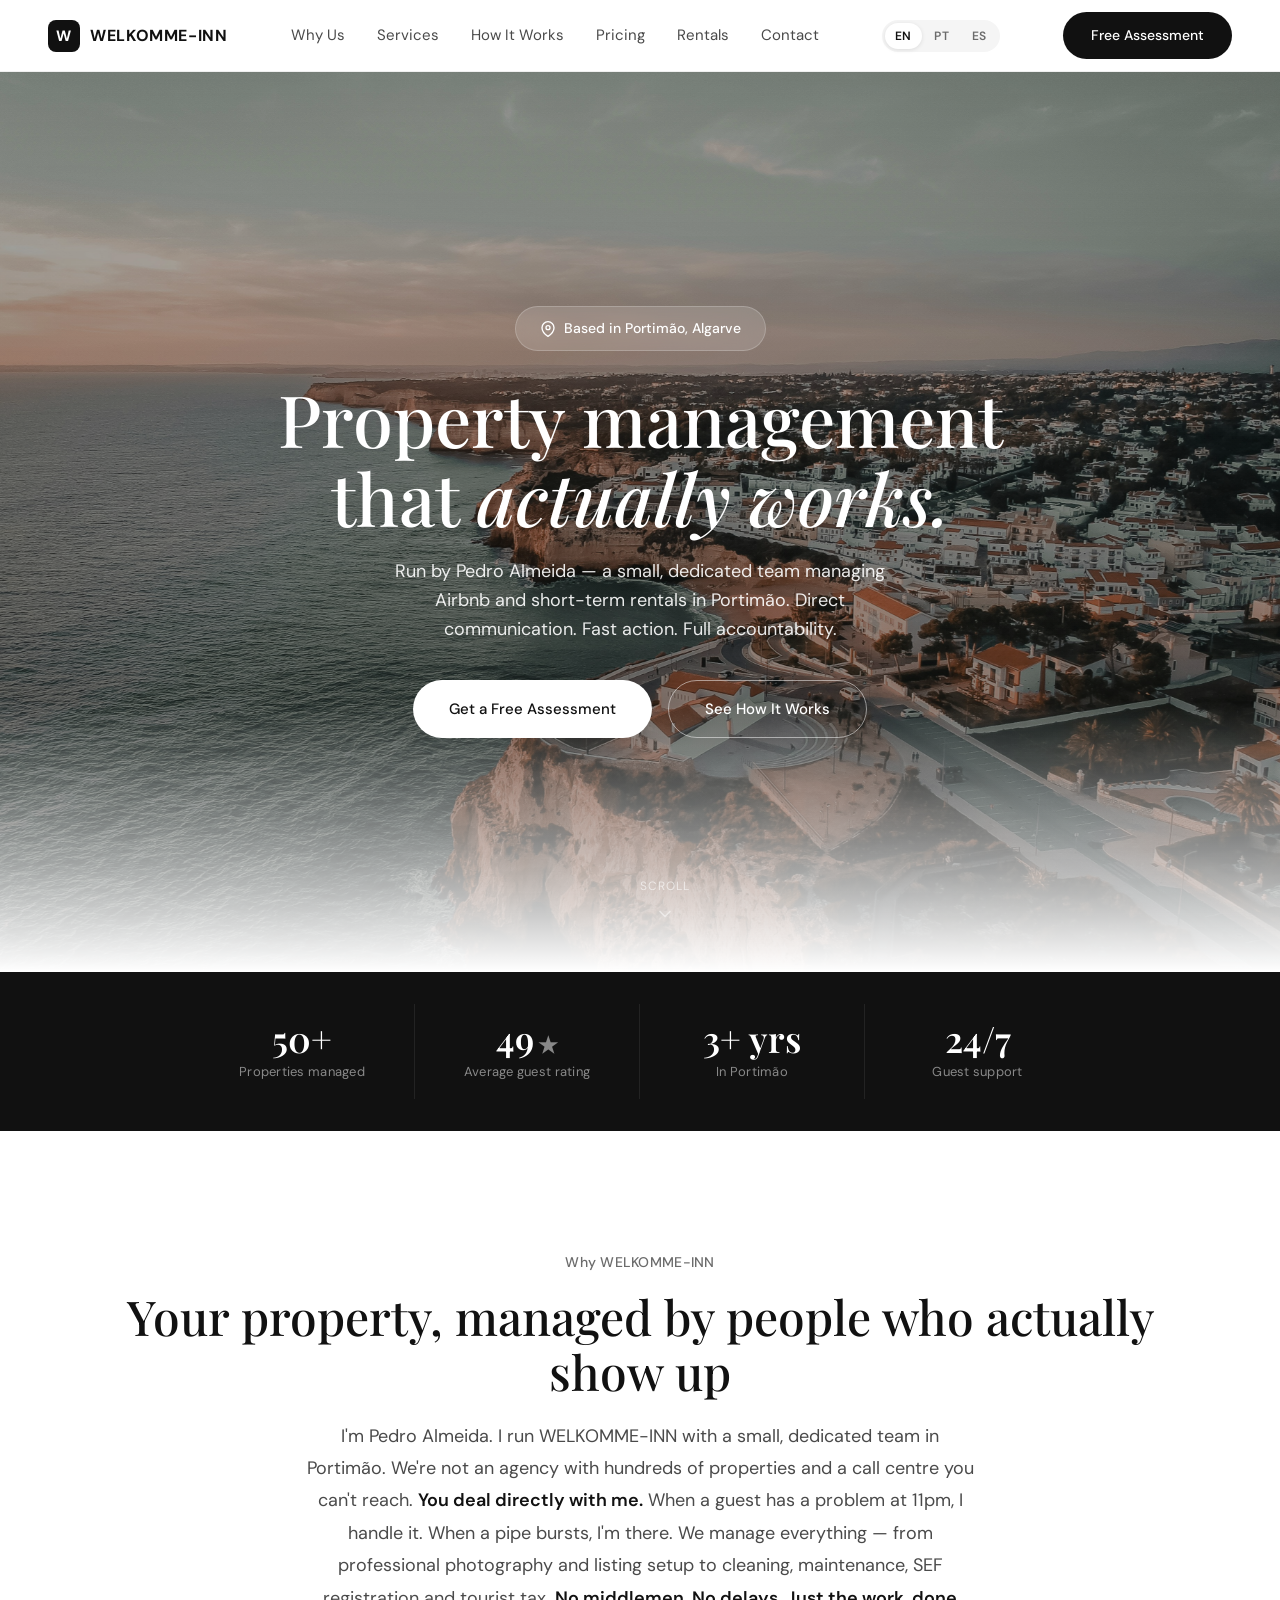
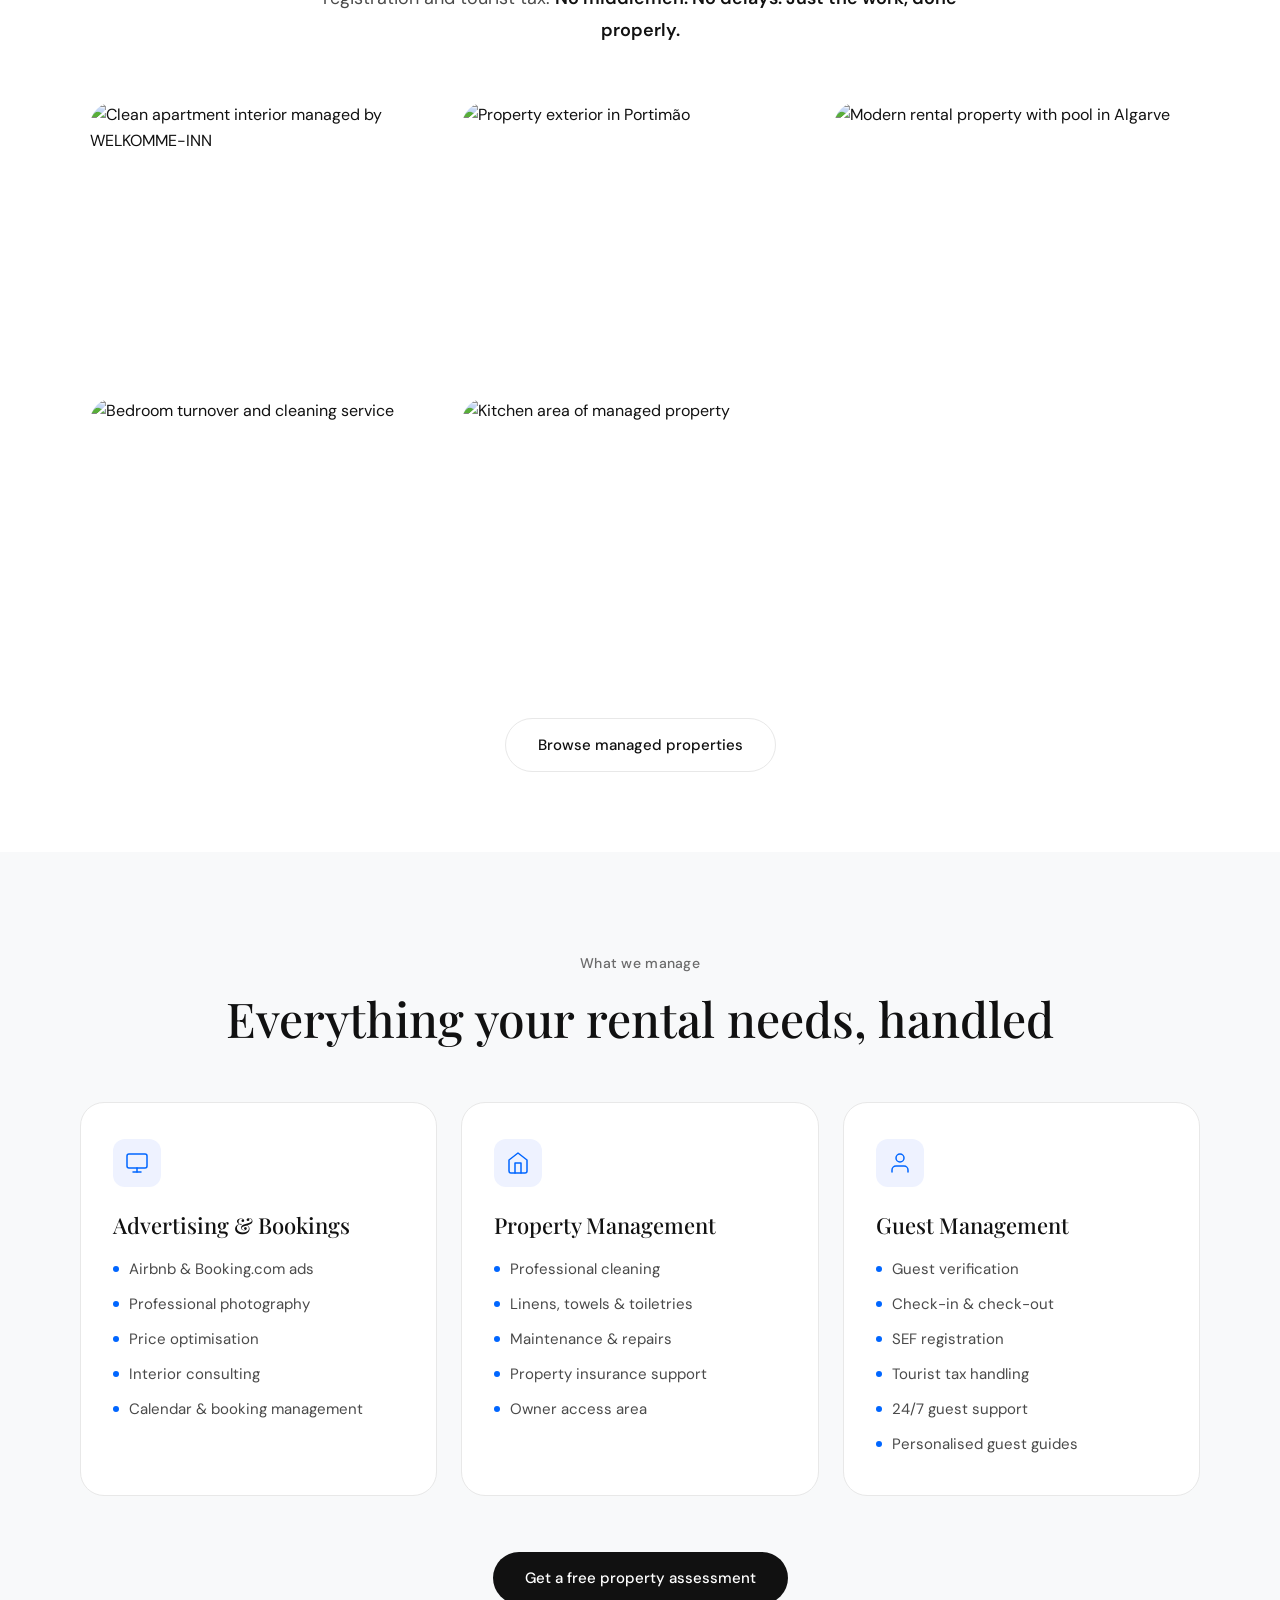
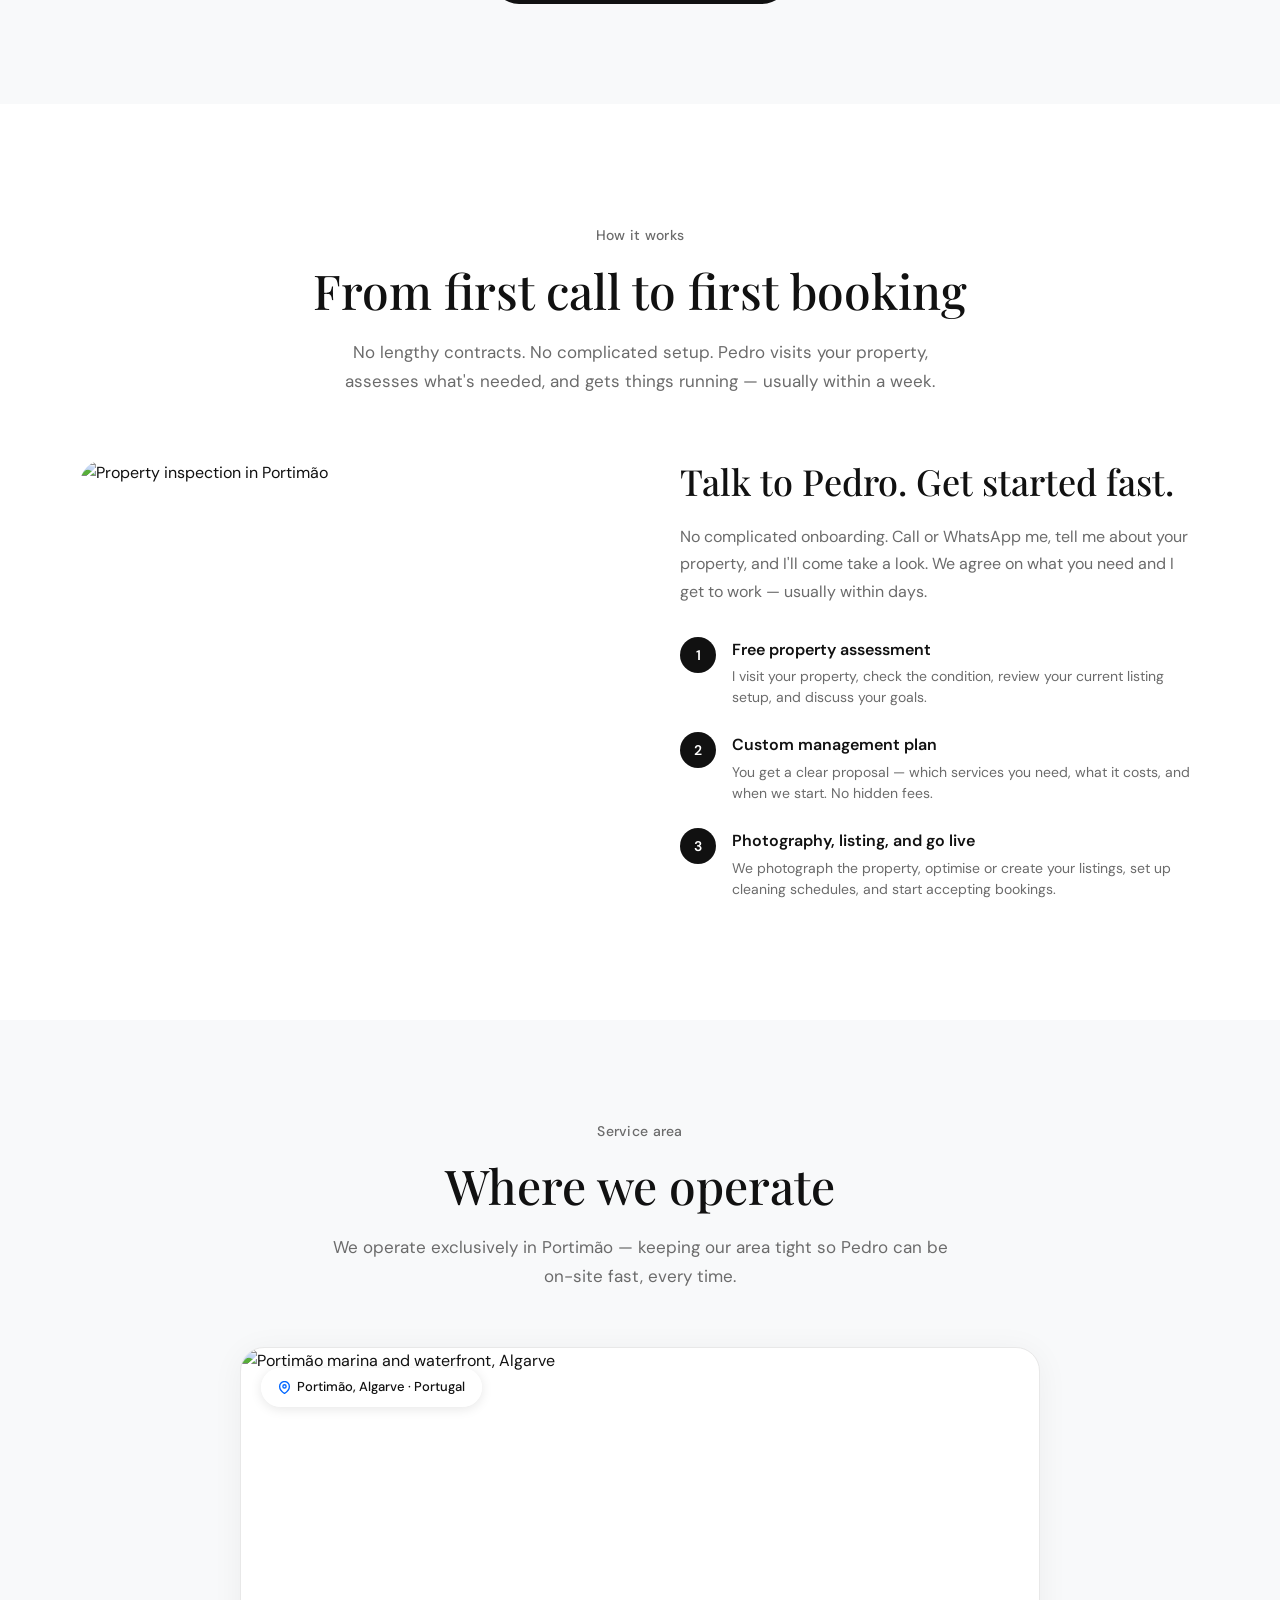
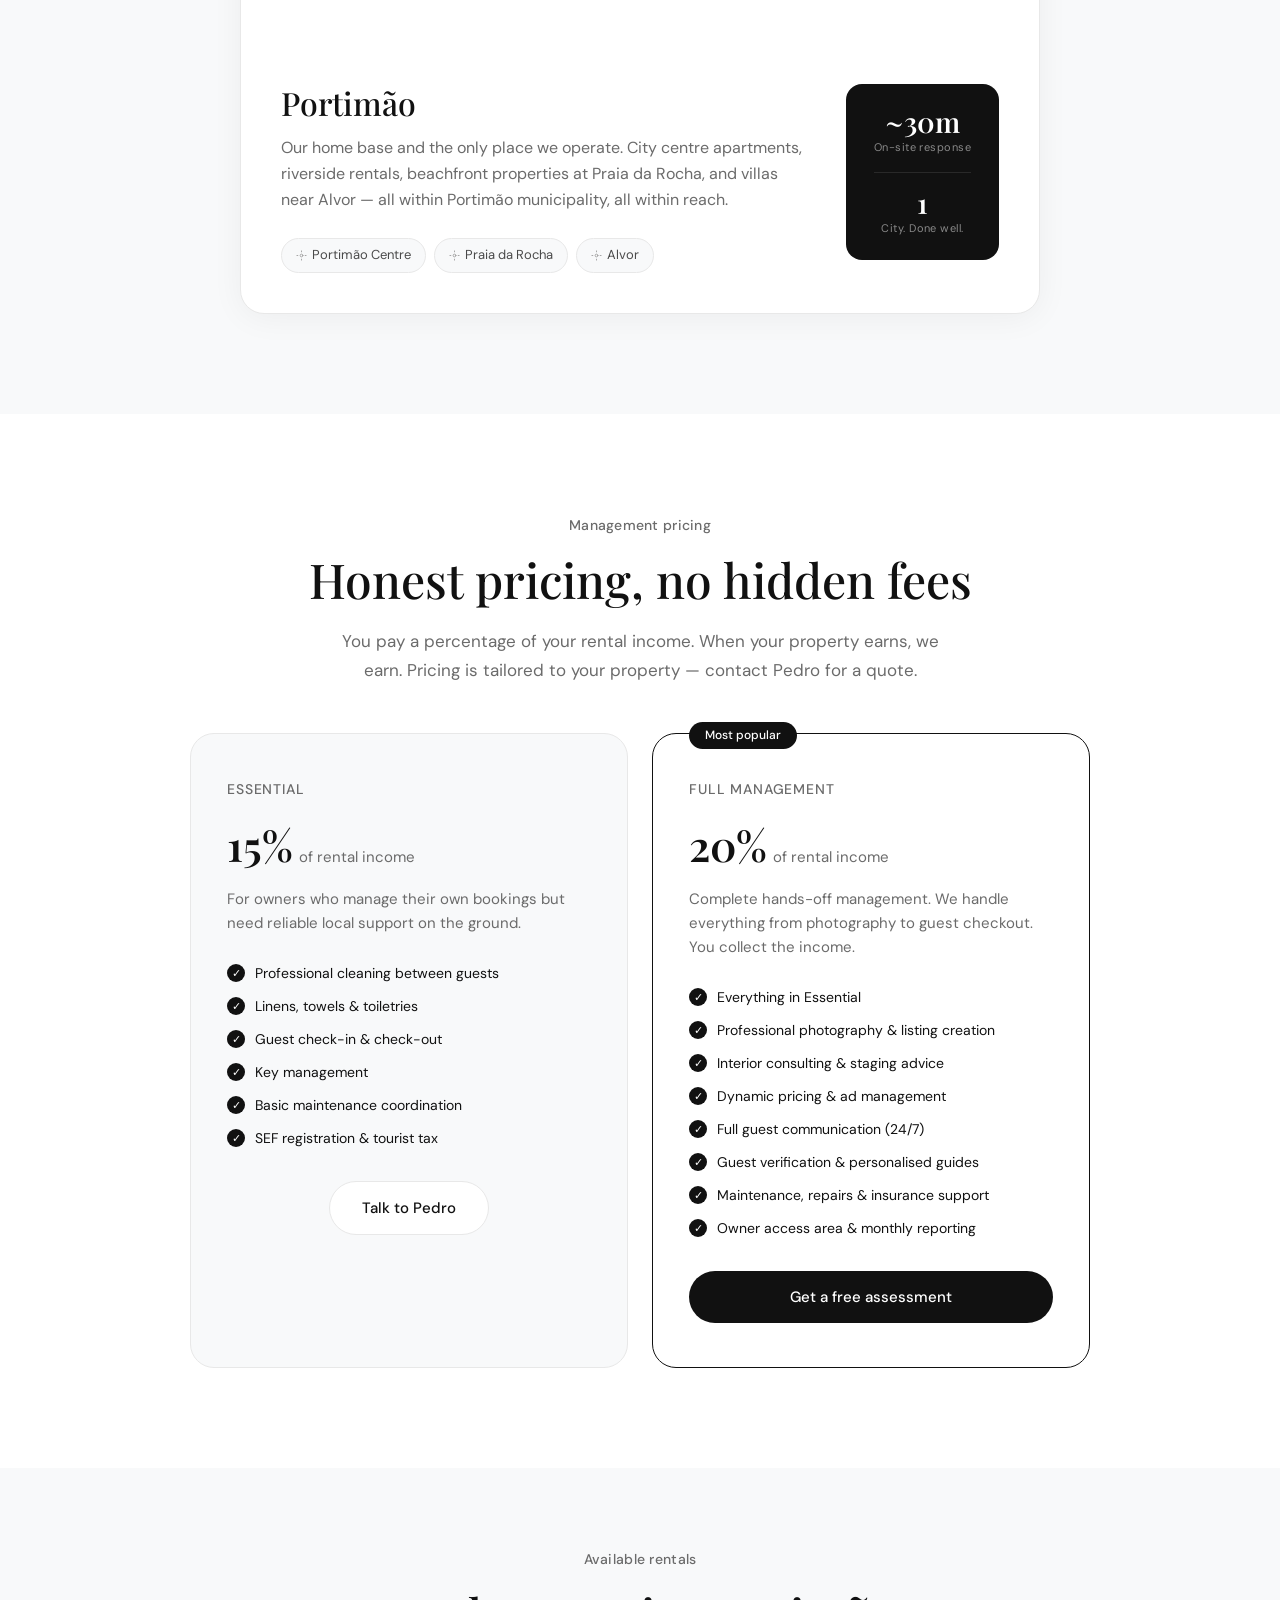
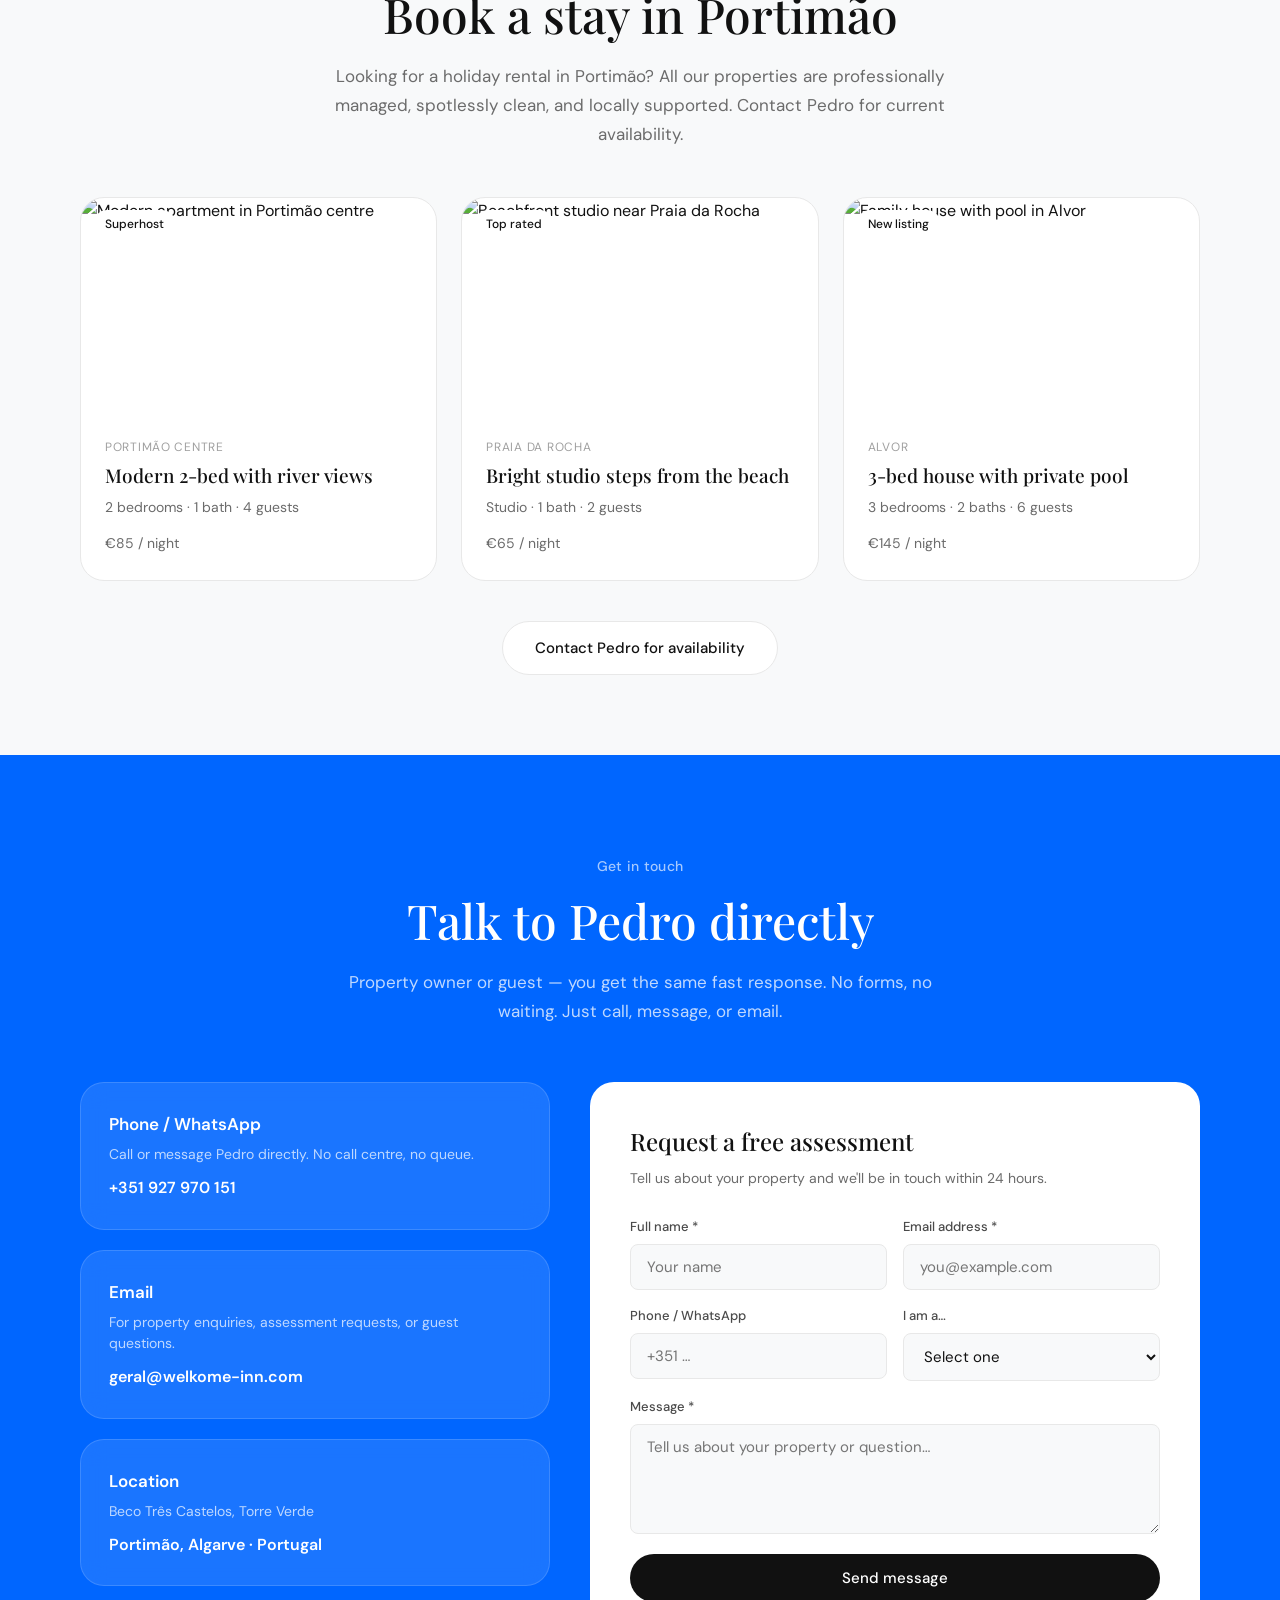
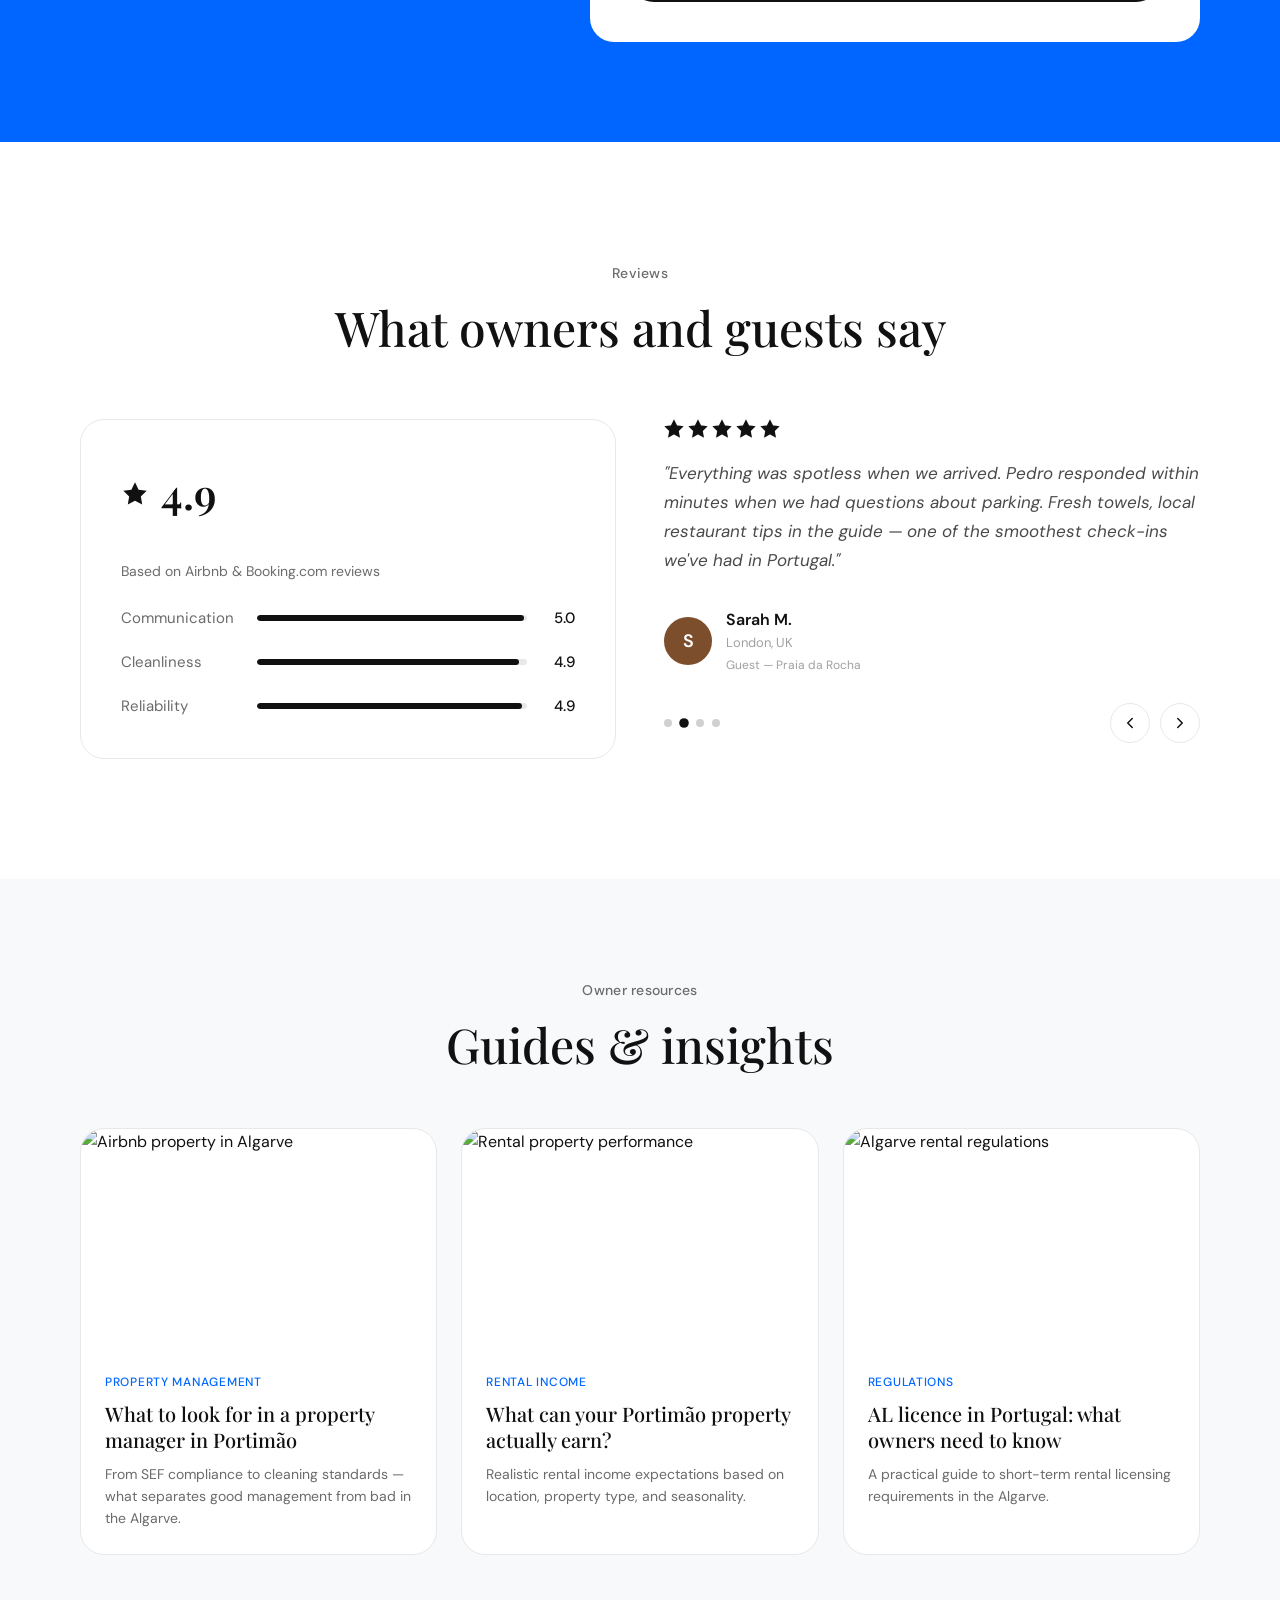
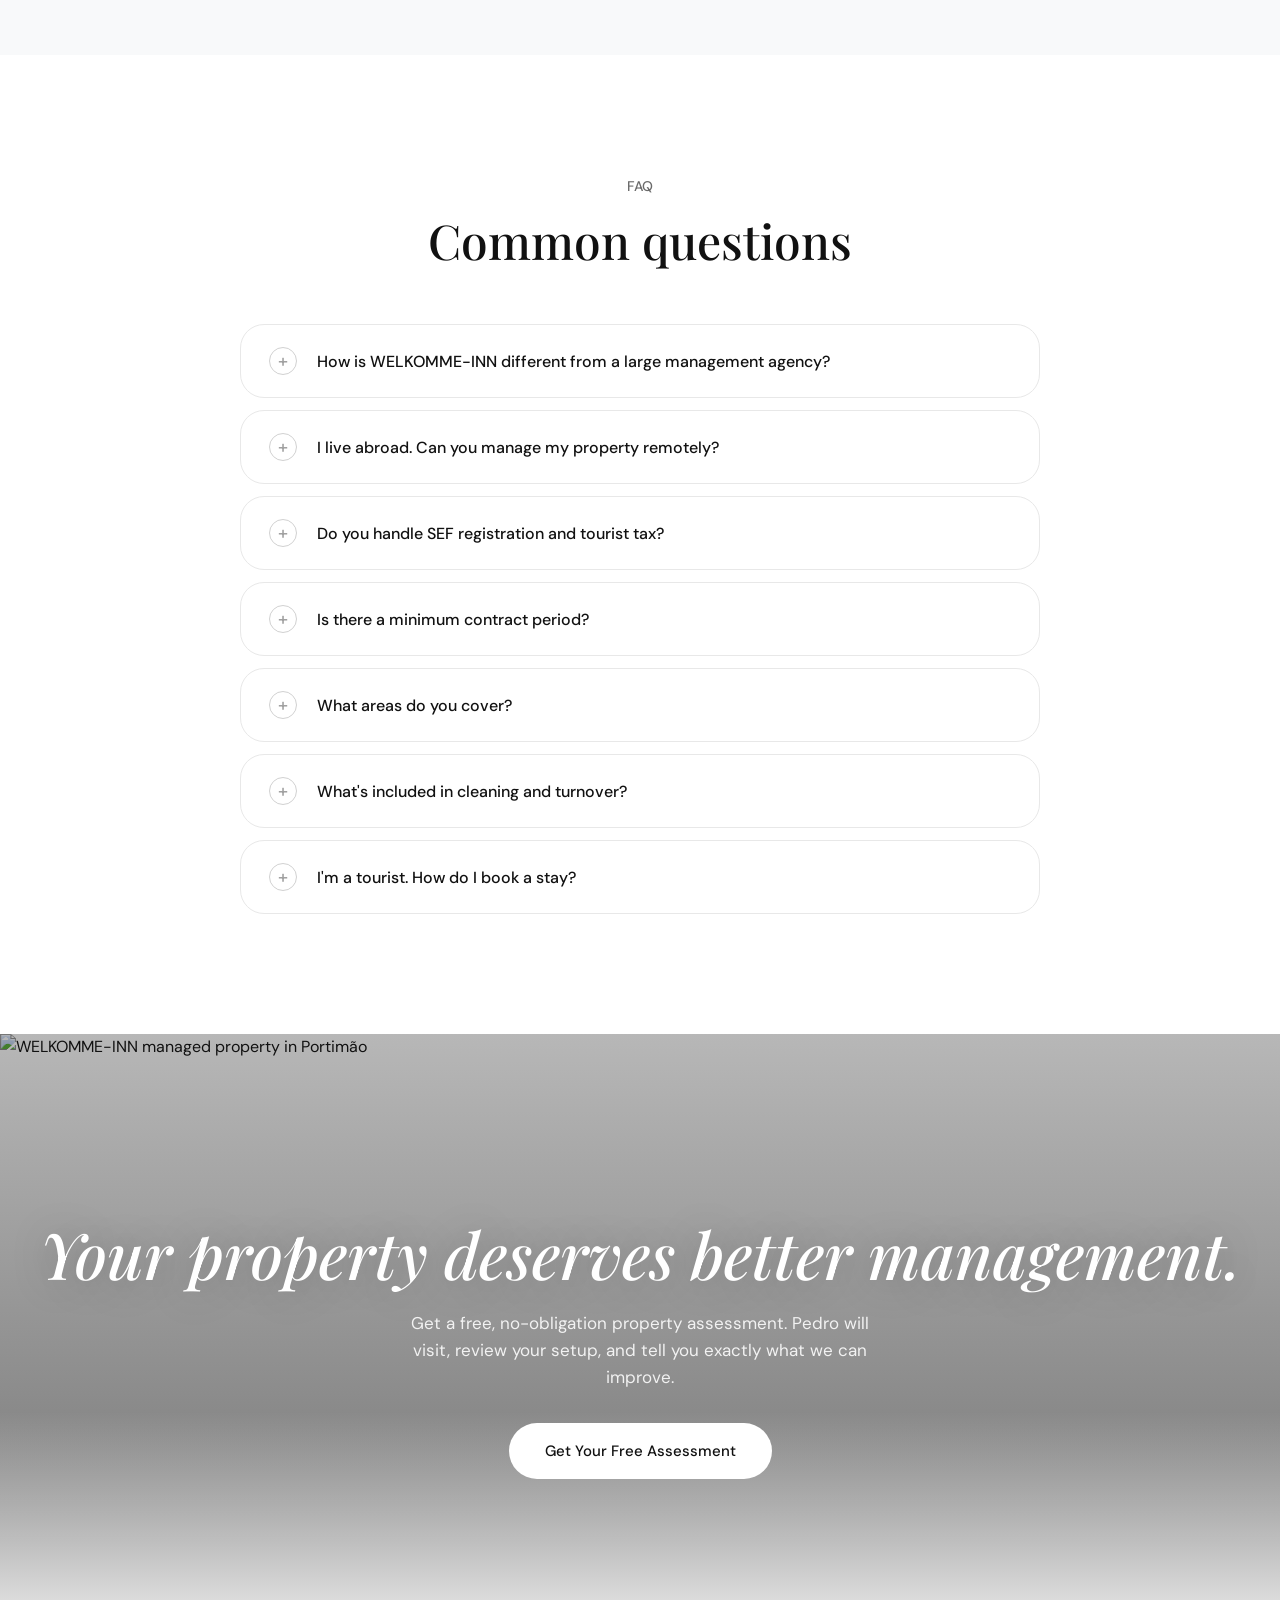
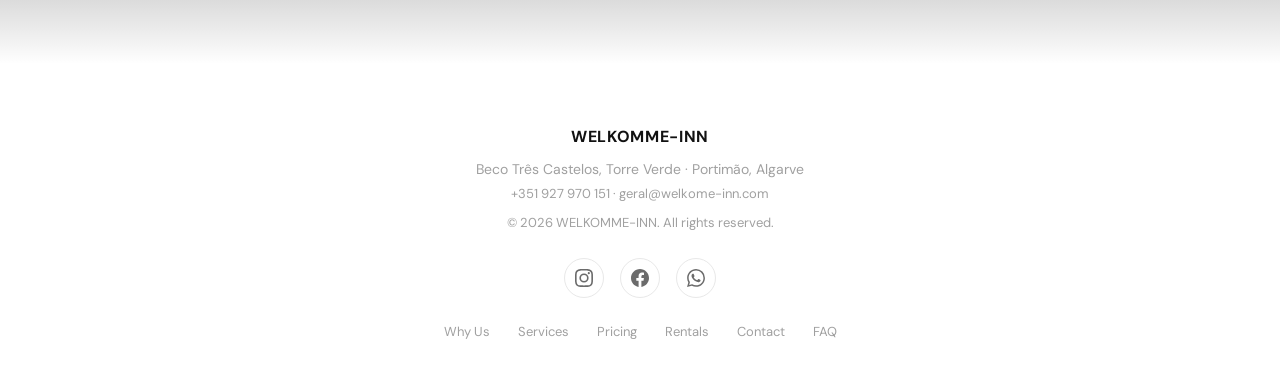
==== commit 5f8af56b: "Naturalize PT/ES translations + rename assets + swap hero image - PT/ES translations rewritten for i" ====
--- a/index.html
+++ b/index.html
@@ -117,7 +117,7 @@
 <section class="hero" id="home">
   <img
     class="hero-image"
-    src="https://images.unsplash.com/photo-1600596542815-ffad4c1539a9?w=1920&q=85&auto=format"
+    src="assets/wi-aerial-portimao-sunset.jpg"
     alt="Properties managed by WELKOMME-INN in Portimão, Algarve"
     loading="eager"
     fetchpriority="high"
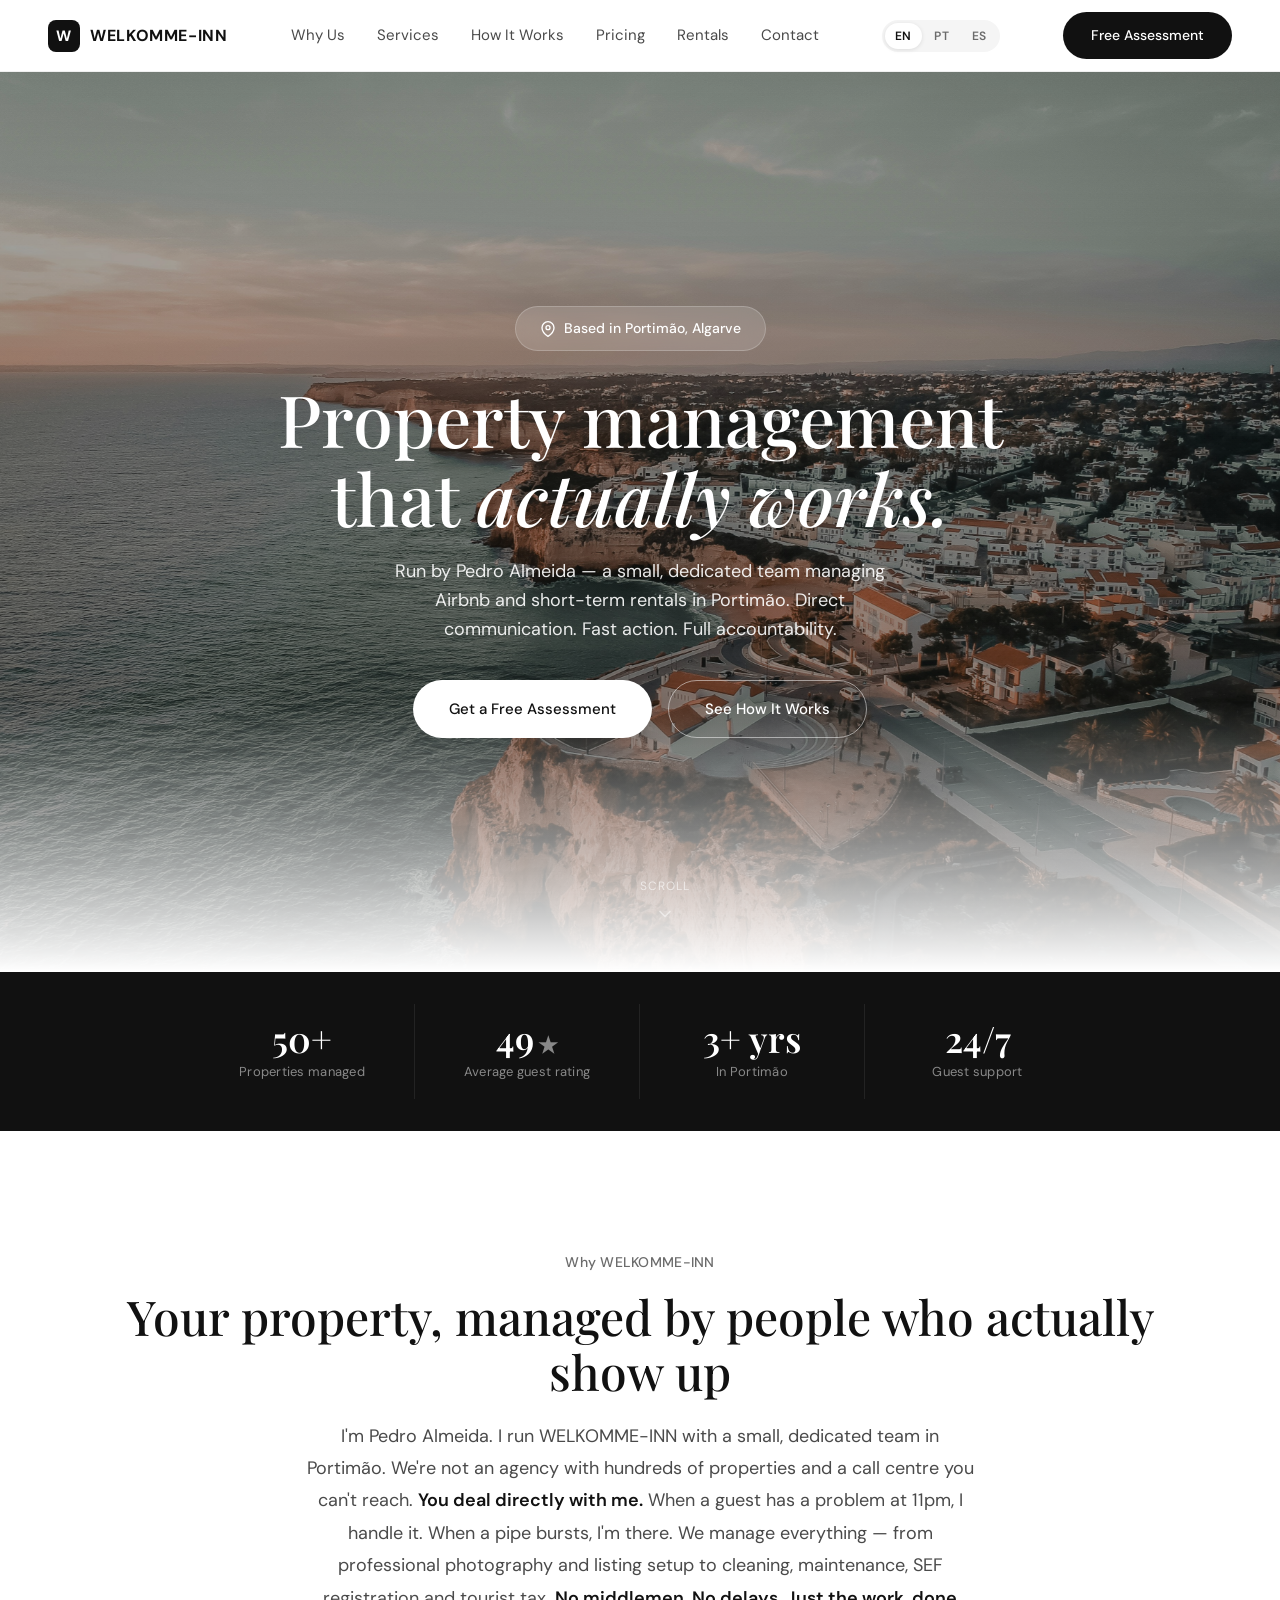
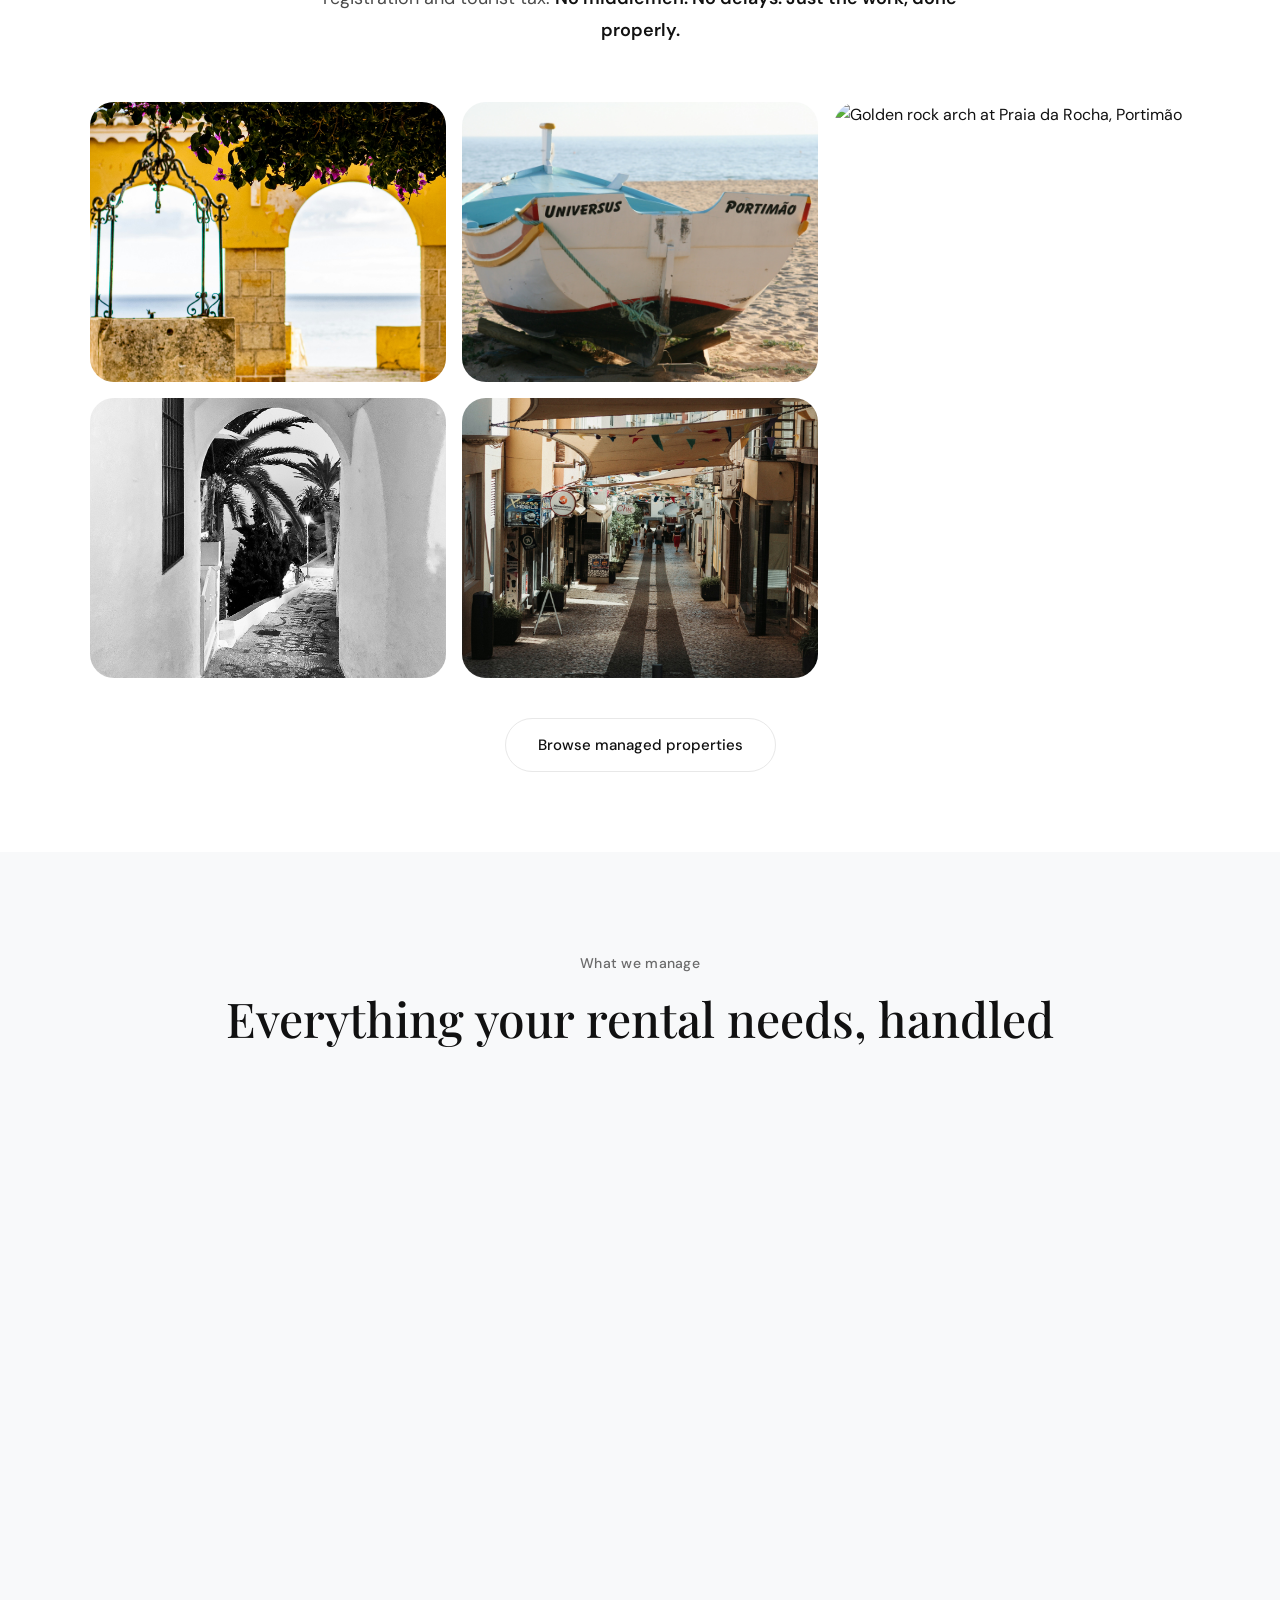
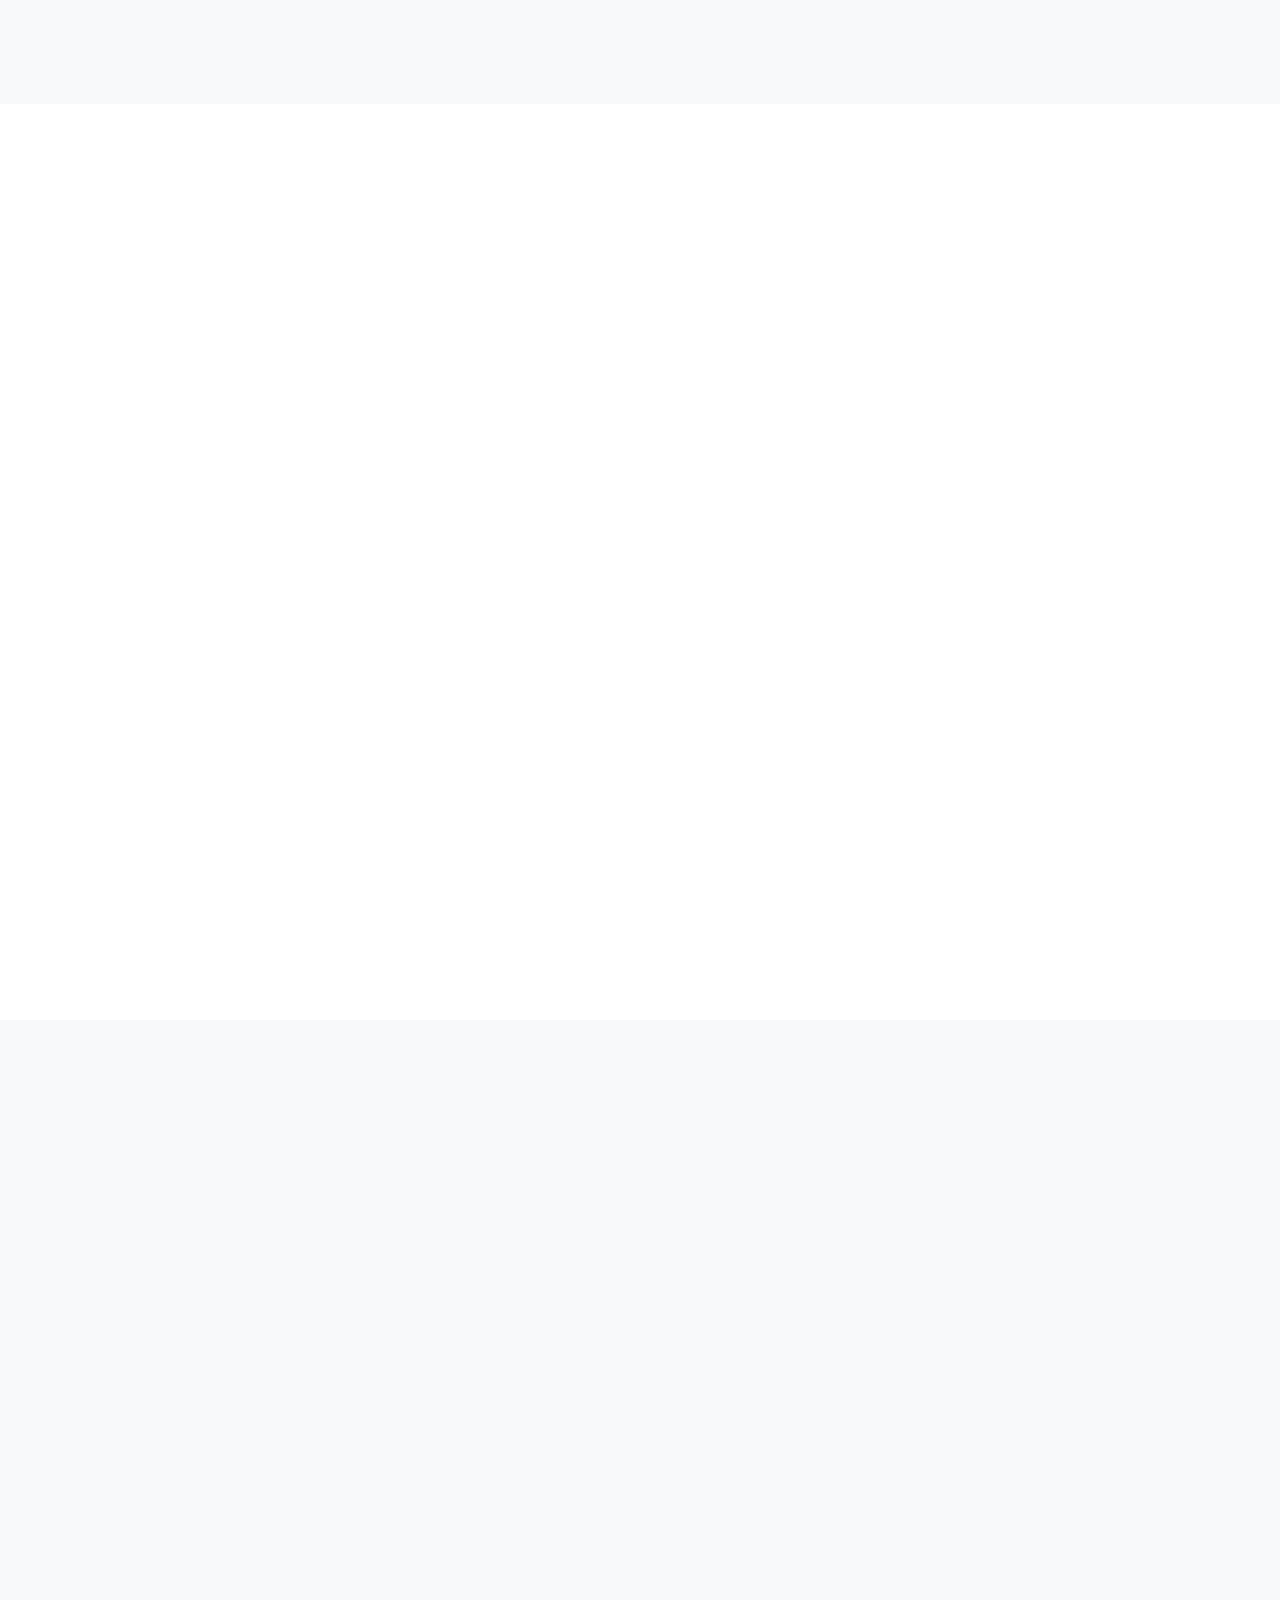
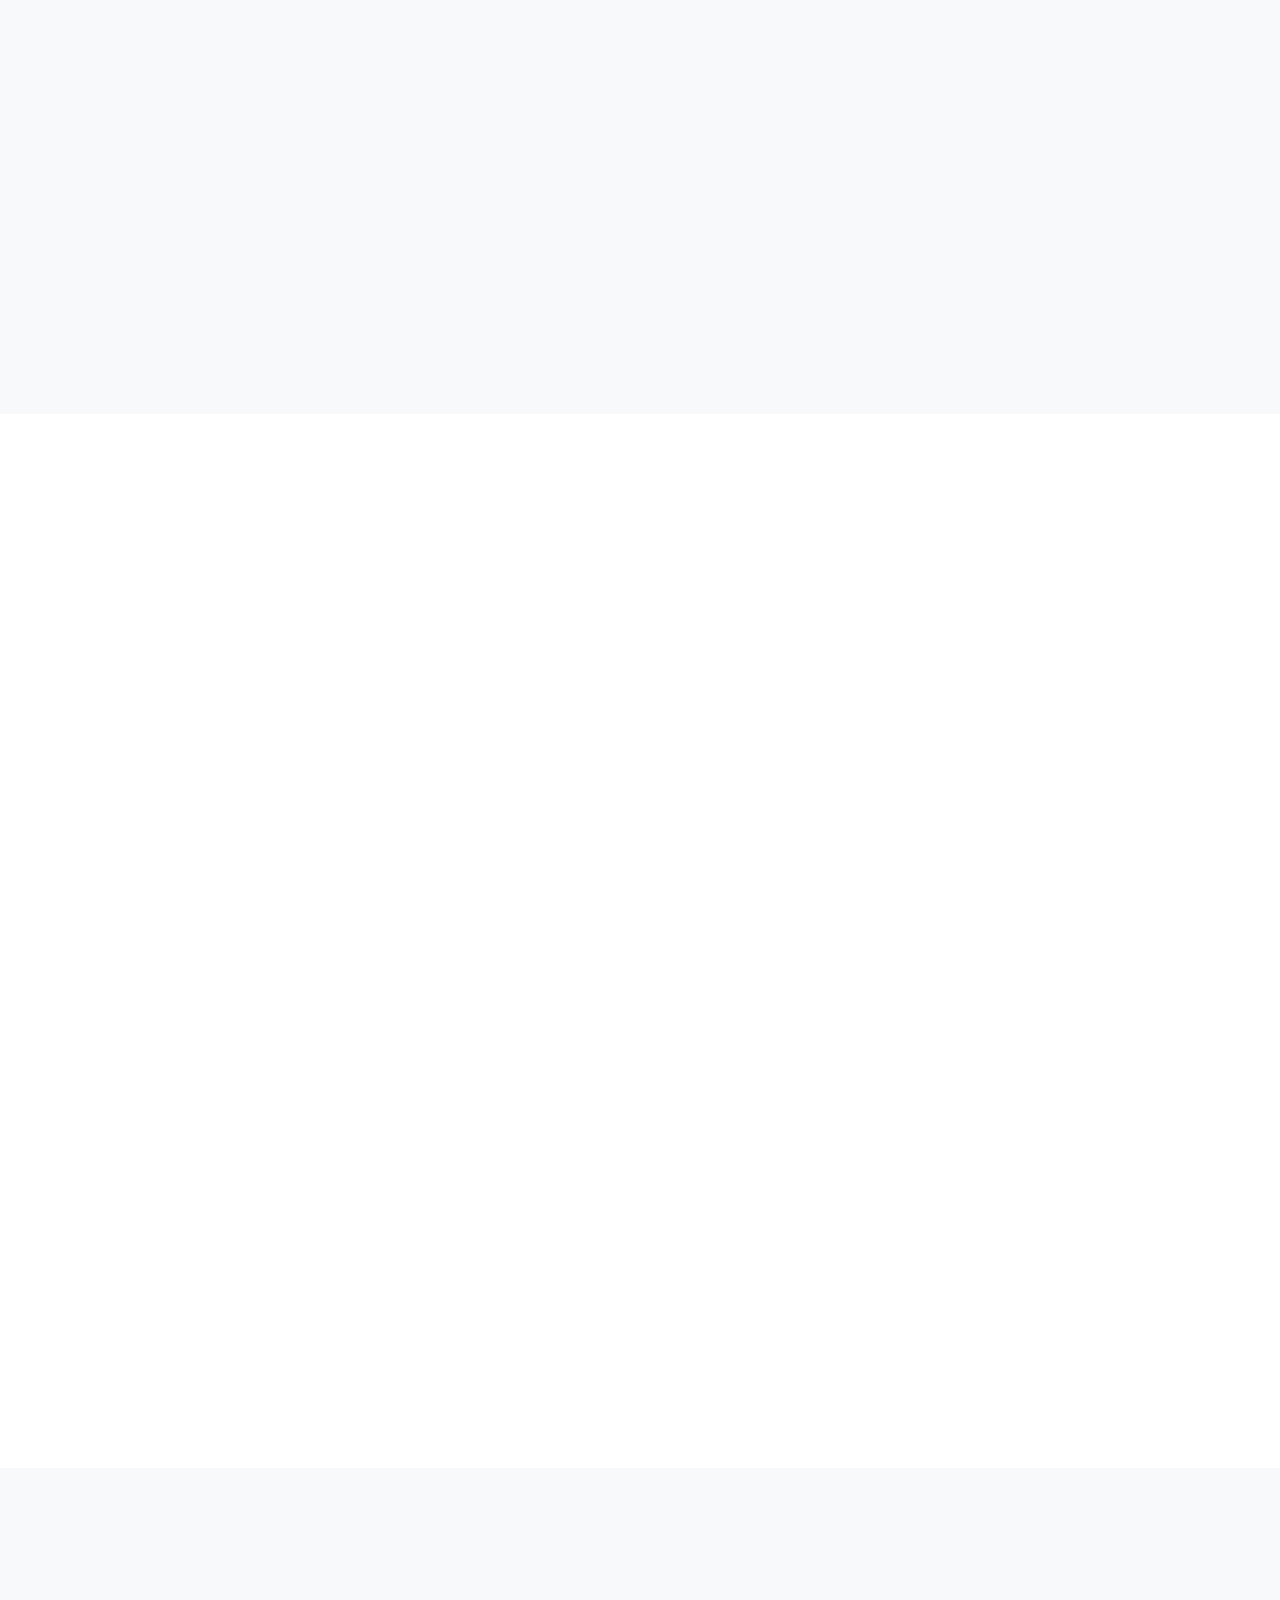
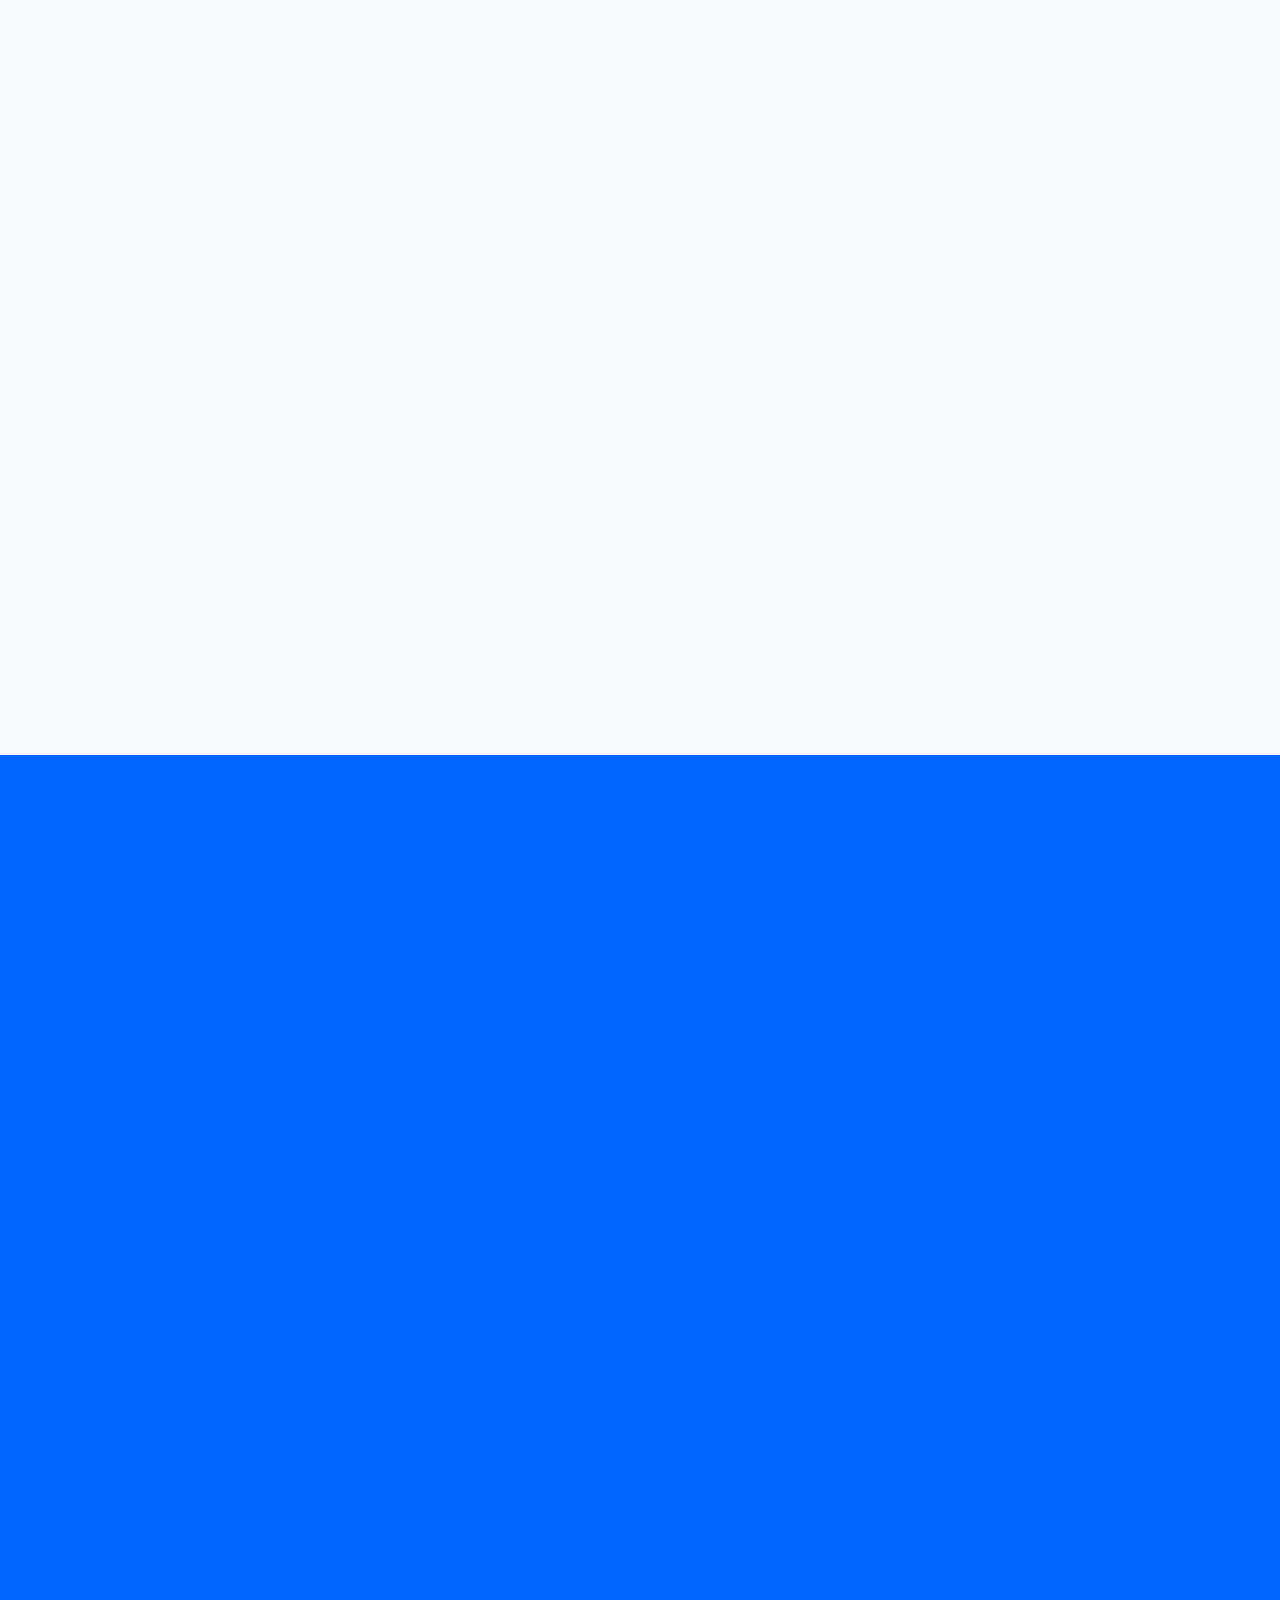
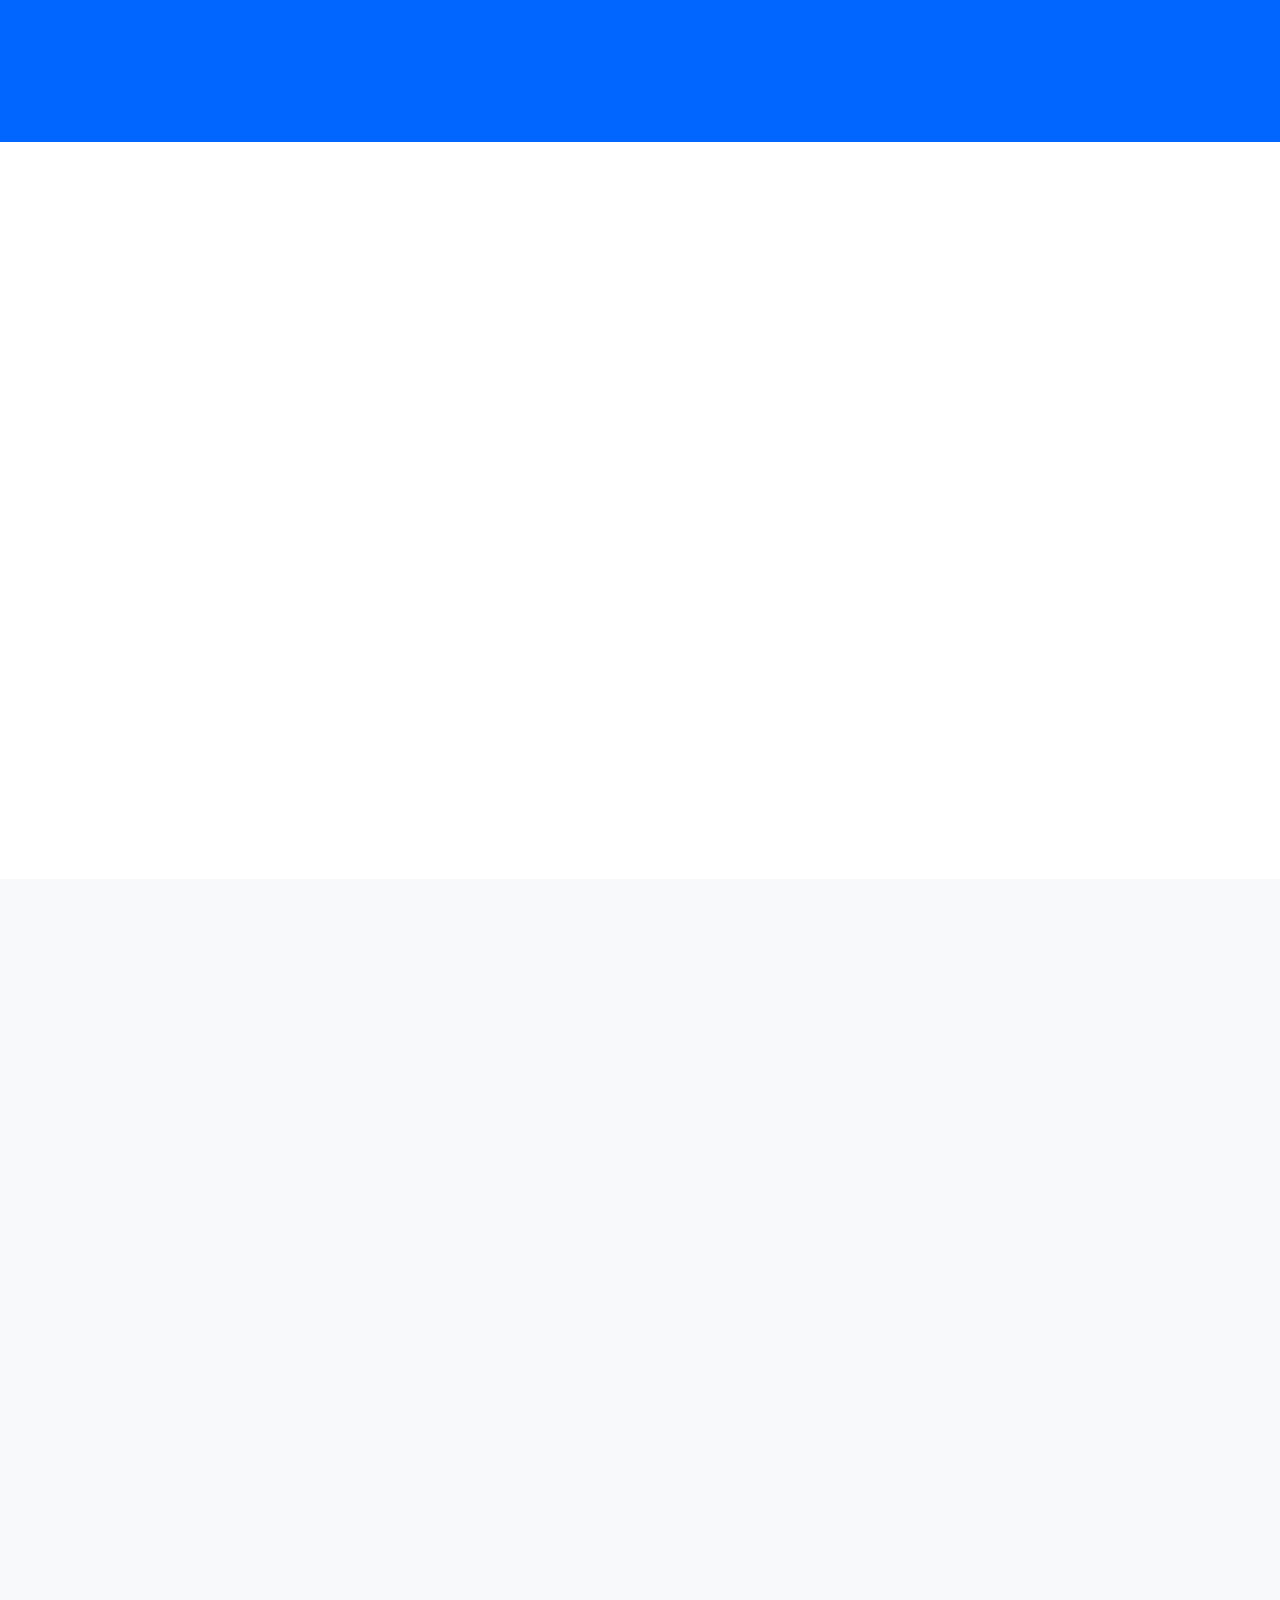
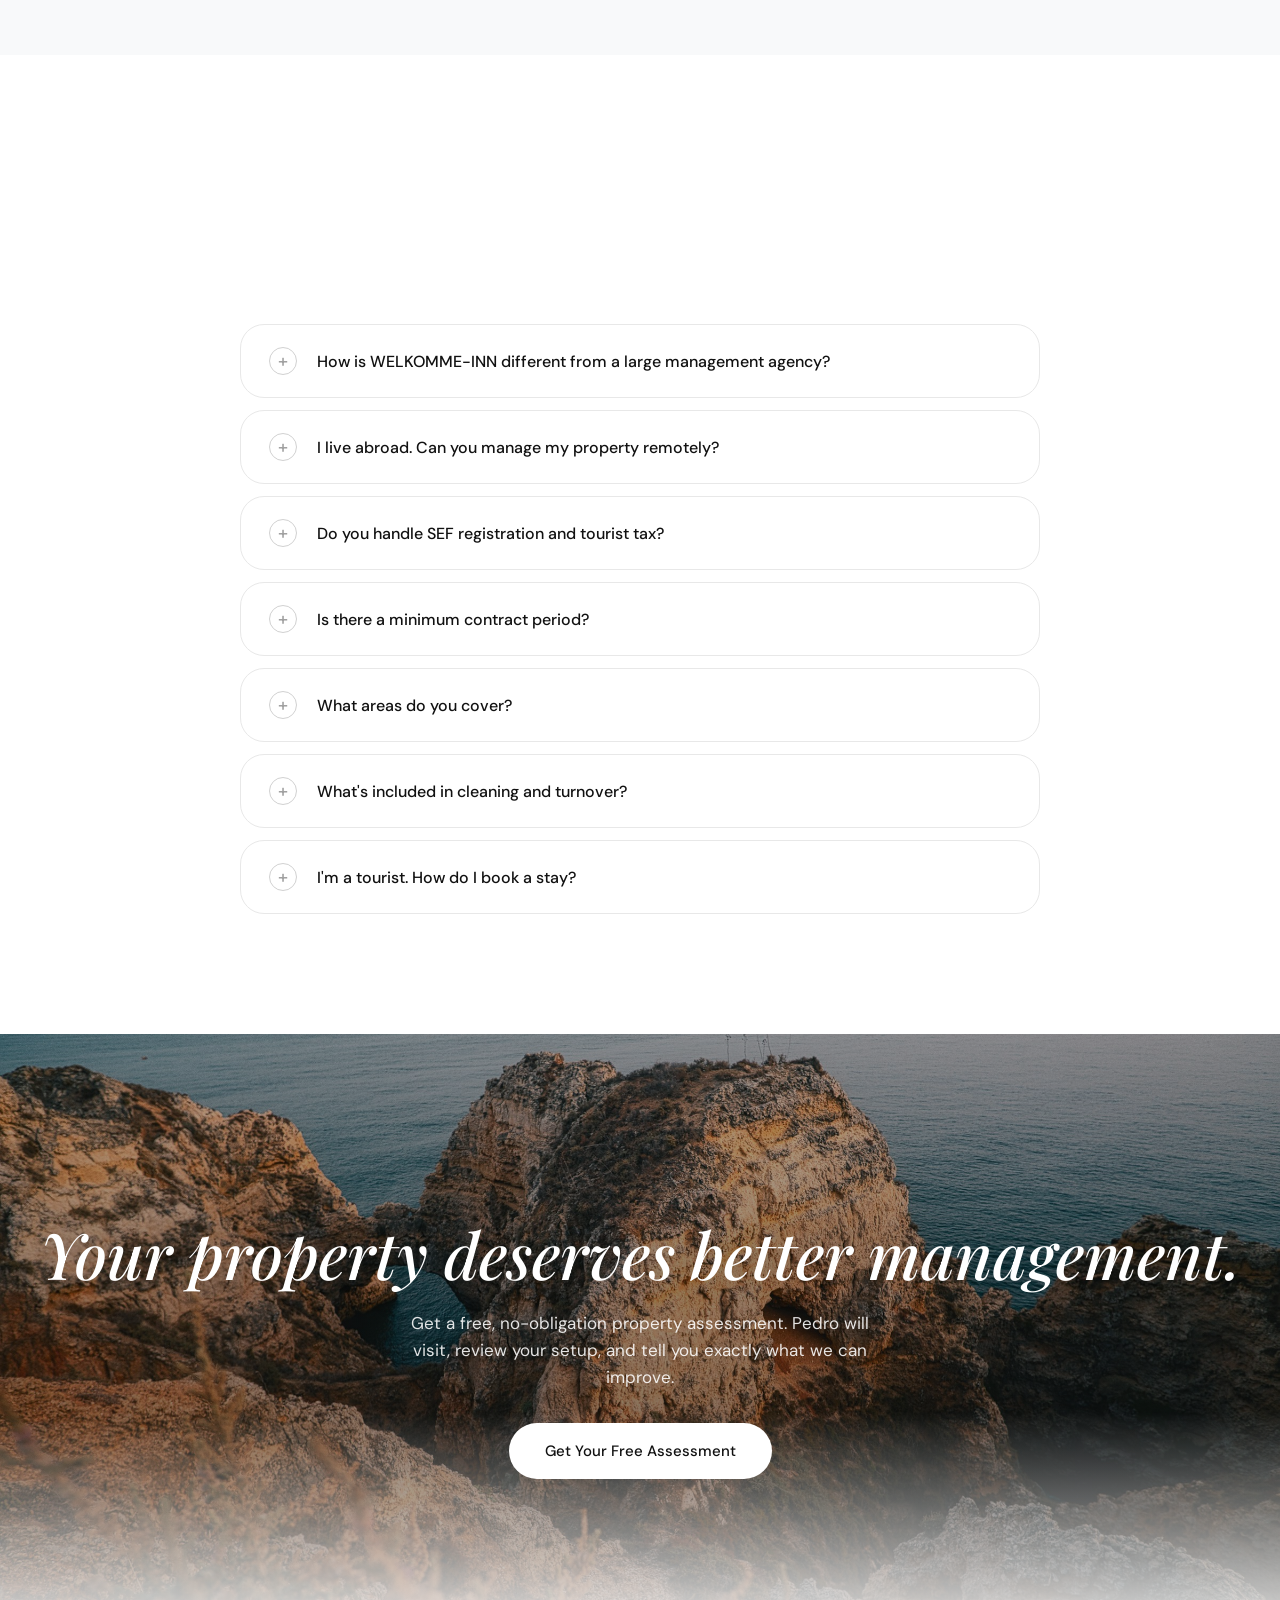
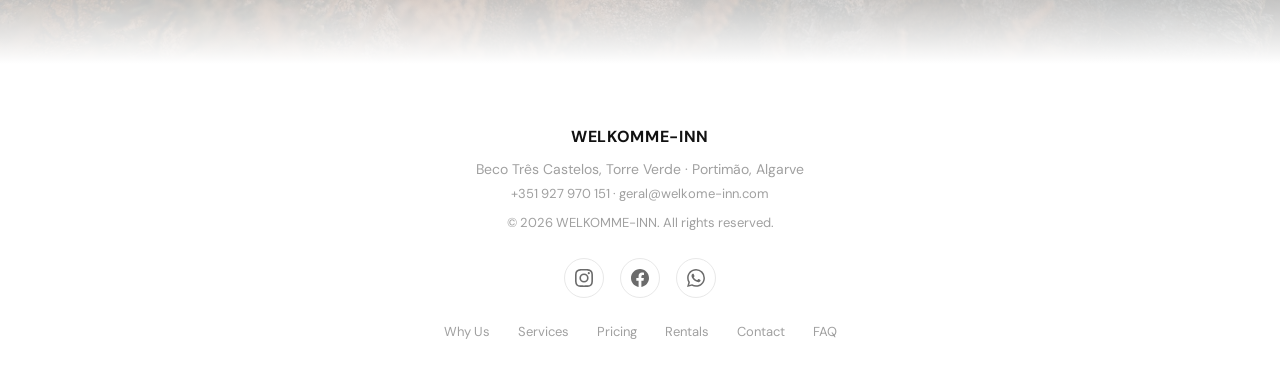
==== commit e0a763d4: "Replace all external Unsplash images with local assets Every image on the page now loads from assets" ====
--- a/index.html
+++ b/index.html
@@ -204,11 +204,11 @@
     </div>
 
     <div class="gallery-grid reveal">
-      <div class="g-item"><img src="https://images.unsplash.com/photo-1560448204-e02f11c3d0e2?w=600&q=80&auto=format" alt="Clean apartment interior managed by WELKOMME-INN" loading="lazy"></div>
-      <div class="g-item"><img src="https://images.unsplash.com/photo-1600585154340-be6161a56a0c?w=600&q=80&auto=format" alt="Property exterior in Portimão" loading="lazy"></div>
-      <div class="g-item"><img src="https://images.unsplash.com/photo-1600607687939-ce8a6c25118c?w=800&q=80&auto=format" alt="Modern rental property with pool in Algarve" loading="lazy"></div>
-      <div class="g-item"><img src="https://images.unsplash.com/photo-1600566753086-00f18fb6b3ea?w=600&q=80&auto=format" alt="Bedroom turnover and cleaning service" loading="lazy"></div>
-      <div class="g-item"><img src="https://images.unsplash.com/photo-1600210492486-724fe5c67fb0?w=600&q=80&auto=format" alt="Kitchen area of managed property" loading="lazy"></div>
+      <div class="g-item"><img src="assets/wi-portimao-yellow-archway.jpg"    alt="Portuguese archway in Portimão with bougainvillea" loading="lazy"></div>
+      <div class="g-item"><img src="assets/wi-portimao-fishing-boat-front.jpg" alt="Traditional fishing boat on the beach in Portimão" loading="lazy"></div>
+      <div class="g-item"><img src="assets/wi-cliff-praia-rocha-arch.jpg"      alt="Golden rock arch at Praia da Rocha, Portimão" loading="lazy"></div>
+      <div class="g-item"><img src="assets/wi-alley-whitewashed-arch-bw.jpg"   alt="Whitewashed arch alley with palm trees in Portimão" loading="lazy"></div>
+      <div class="g-item"><img src="assets/wi-portimao-street-canopy.jpg"      alt="Covered market street in Portimão city centre" loading="lazy"></div>
     </div>
 
     <div class="show-photos reveal">
@@ -298,7 +298,7 @@
 
     <div class="how-grid reveal">
       <div class="how-image">
-        <img src="https://images.unsplash.com/photo-1600607687644-aac4c3eac7f4?w=800&q=80&auto=format" alt="Property inspection in Portimão" loading="lazy">
+        <img src="assets/wi-portimao-lighthouse-person.jpg" alt="Pedro on-site in Portimão — local property management" loading="lazy">
       </div>
 
       <div class="how-info">
@@ -352,7 +352,7 @@
       <div class="area-featured-card">
 
         <div class="area-featured-img">
-          <img src="https://images.unsplash.com/photo-1555881400-74d7acaacd8b?w=1200&q=85&auto=format" alt="Portimão marina and waterfront, Algarve" loading="lazy">
+          <img src="assets/wi-coast-ponta-piedade-panoramic.jpg" alt="Algarve coastline near Portimão — golden cliffs and turquoise sea" loading="lazy">
           <div class="area-pin-badge">
             <svg viewBox="0 0 24 24" stroke-linecap="round" stroke-linejoin="round">
               <path d="M21 10c0 7-9 13-9 13s-9-6-9-13a9 9 0 0 1 18 0z"/>
@@ -482,7 +482,7 @@
       <div class="property-card">
         <div class="property-card-img">
           <span class="property-card-badge" data-i18n="prop1_badge">Superhost</span>
-          <img src="https://images.unsplash.com/photo-1502672260266-1c1ef2d93688?w=600&q=80&auto=format" alt="Modern apartment in Portimão centre" loading="lazy">
+          <img src="assets/wi-cave-praia-rocha-golden.jpg" alt="Praia da Rocha beach framed by golden rock cave, Portimão" loading="lazy">
         </div>
         <div class="property-card-body">
           <div class="property-card-loc"   data-i18n="prop1_loc">Portimão Centre</div>
@@ -498,7 +498,7 @@
       <div class="property-card">
         <div class="property-card-img">
           <span class="property-card-badge" data-i18n="prop2_badge">Top rated</span>
-          <img src="https://images.unsplash.com/photo-1600596542815-ffad4c1539a9?w=600&q=80&auto=format" alt="Beachfront studio near Praia da Rocha" loading="lazy">
+          <img src="assets/wi-cave-praia-rocha-warm.jpg" alt="View from the sea caves at Praia da Rocha, Portimão" loading="lazy">
         </div>
         <div class="property-card-body">
           <div class="property-card-loc"   data-i18n="prop2_loc">Praia da Rocha</div>
@@ -514,7 +514,7 @@
       <div class="property-card">
         <div class="property-card-img">
           <span class="property-card-badge" data-i18n="prop3_badge">New listing</span>
-          <img src="https://images.unsplash.com/photo-1600607687939-ce8a6c25118c?w=600&q=80&auto=format" alt="Family house with pool in Alvor" loading="lazy">
+          <img src="assets/wi-cliff-heart-arch.jpg" alt="Natural rock arch over turquoise water near Alvor, Algarve" loading="lazy">
         </div>
         <div class="property-card-body">
           <div class="property-card-loc"   data-i18n="prop3_loc">Alvor</div>
@@ -720,7 +720,7 @@
 
       <article class="blog-card">
         <div class="blog-card-img">
-          <img src="https://images.unsplash.com/photo-1600585154340-be6161a56a0c?w=600&q=80&auto=format" alt="Airbnb property in Algarve" loading="lazy">
+          <img src="assets/wi-portimao-fishing-boat-wide.jpg" alt="Traditional Portimão fishing boat on the beach" loading="lazy">
         </div>
         <div class="blog-card-body">
           <div class="blog-card-tag"     data-i18n="blog1_tag">Property Management</div>
@@ -731,7 +731,7 @@
 
       <article class="blog-card">
         <div class="blog-card-img">
-          <img src="https://images.unsplash.com/photo-1460317442991-0ec209397118?w=600&q=80&auto=format" alt="Rental property performance" loading="lazy">
+          <img src="assets/wi-coast-ponta-piedade-wide.jpg" alt="Ponta da Piedade coastline — why tourists choose the Algarve" loading="lazy">
         </div>
         <div class="blog-card-body">
           <div class="blog-card-tag"     data-i18n="blog2_tag">Rental Income</div>
@@ -742,7 +742,7 @@
 
       <article class="blog-card">
         <div class="blog-card-img">
-          <img src="https://images.unsplash.com/photo-1554995207-c18c203602cb?w=600&q=80&auto=format" alt="Algarve rental regulations" loading="lazy">
+          <img src="assets/wi-portimao-lighthouse-solo.jpg" alt="Portimão lighthouse — a symbol of guidance on the Algarve coast" loading="lazy">
         </div>
         <div class="blog-card-body">
           <div class="blog-card-tag"     data-i18n="blog3_tag">Regulations</div>
@@ -812,7 +812,7 @@
      FINAL CTA
      ════════════════════════════════════════════════════════════ -->
 <section class="final-cta">
-  <img class="final-cta-img" src="https://images.unsplash.com/photo-1600607687939-ce8a6c25118c?w=1920&q=85&auto=format" alt="WELKOMME-INN managed property in Portimão" loading="lazy">
+  <img class="final-cta-img" src="assets/wi-cliff-algarve-arches-sunset.jpg" alt="Algarve golden cliffs at sunset — properties managed by WELKOMME-INN" loading="lazy">
   <div class="final-cta-overlay"></div>
   <div class="final-cta-gradient"></div>
   <div class="final-cta-content">
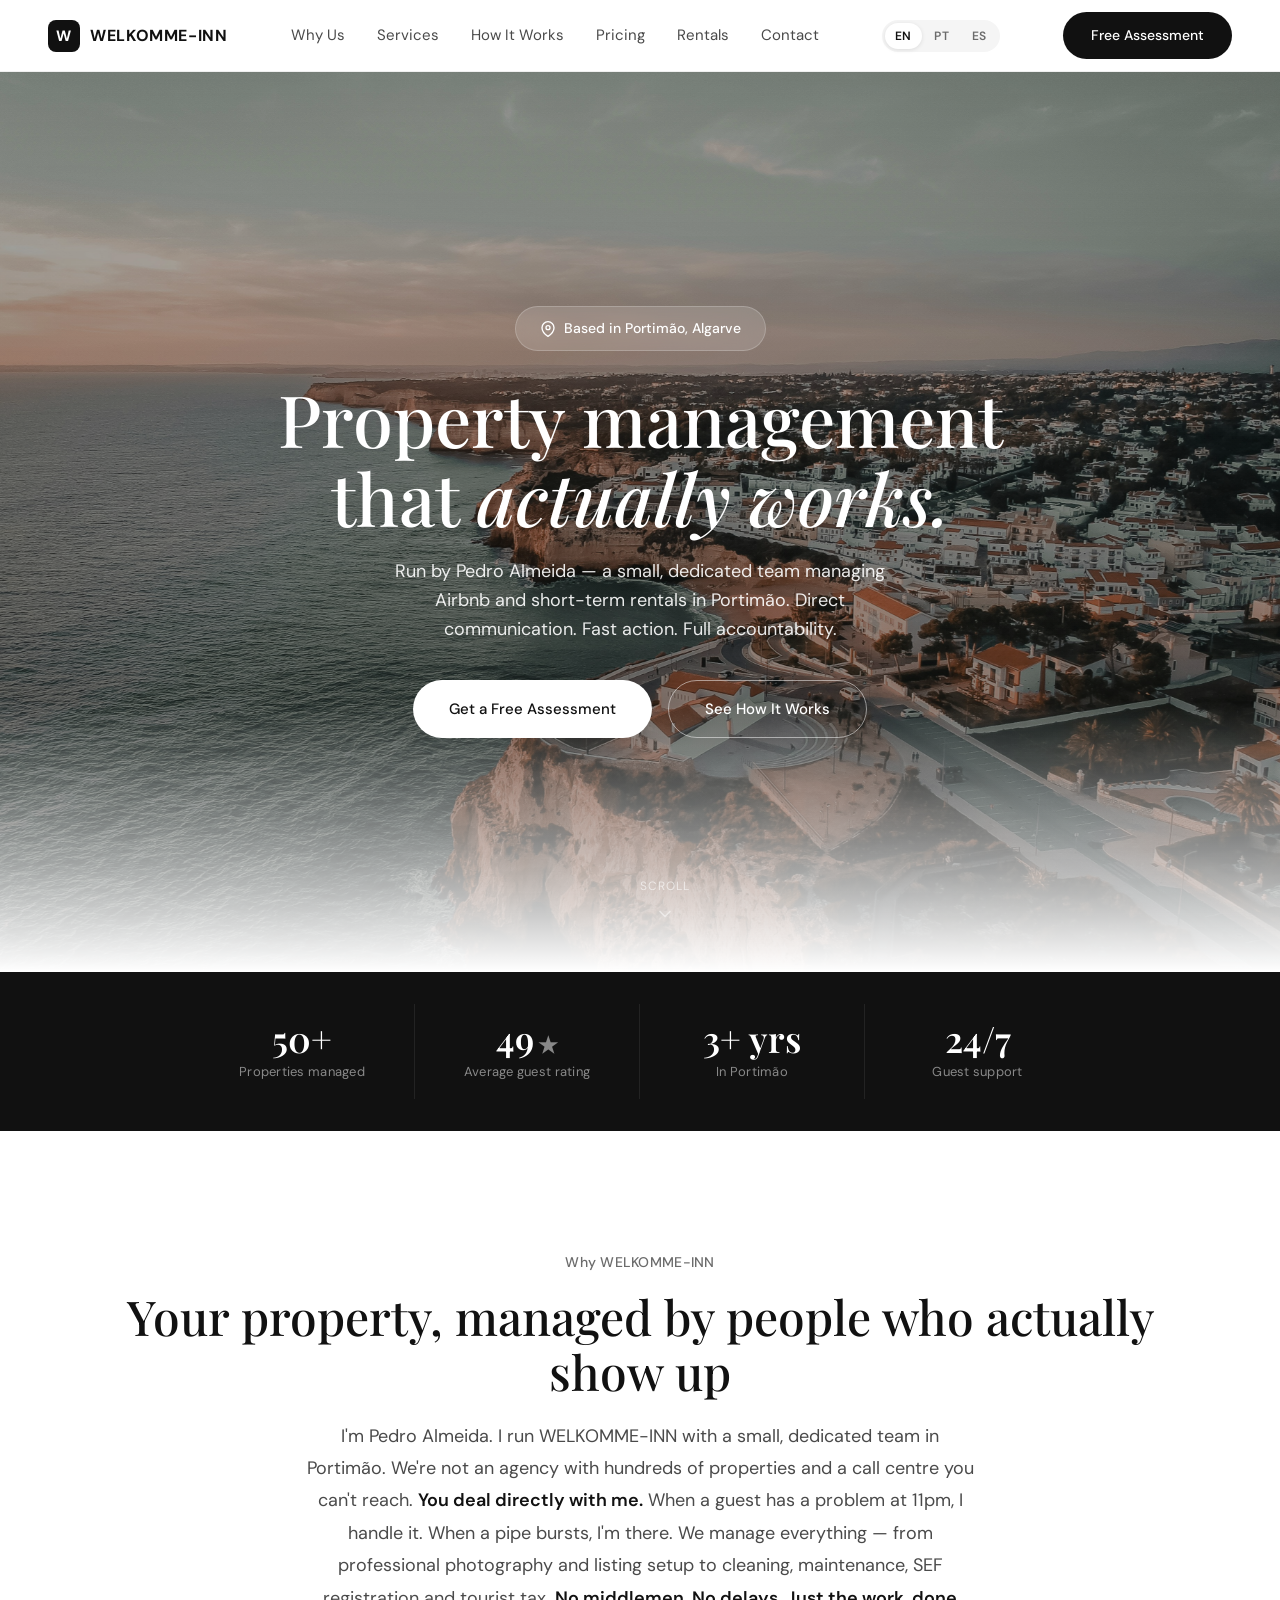
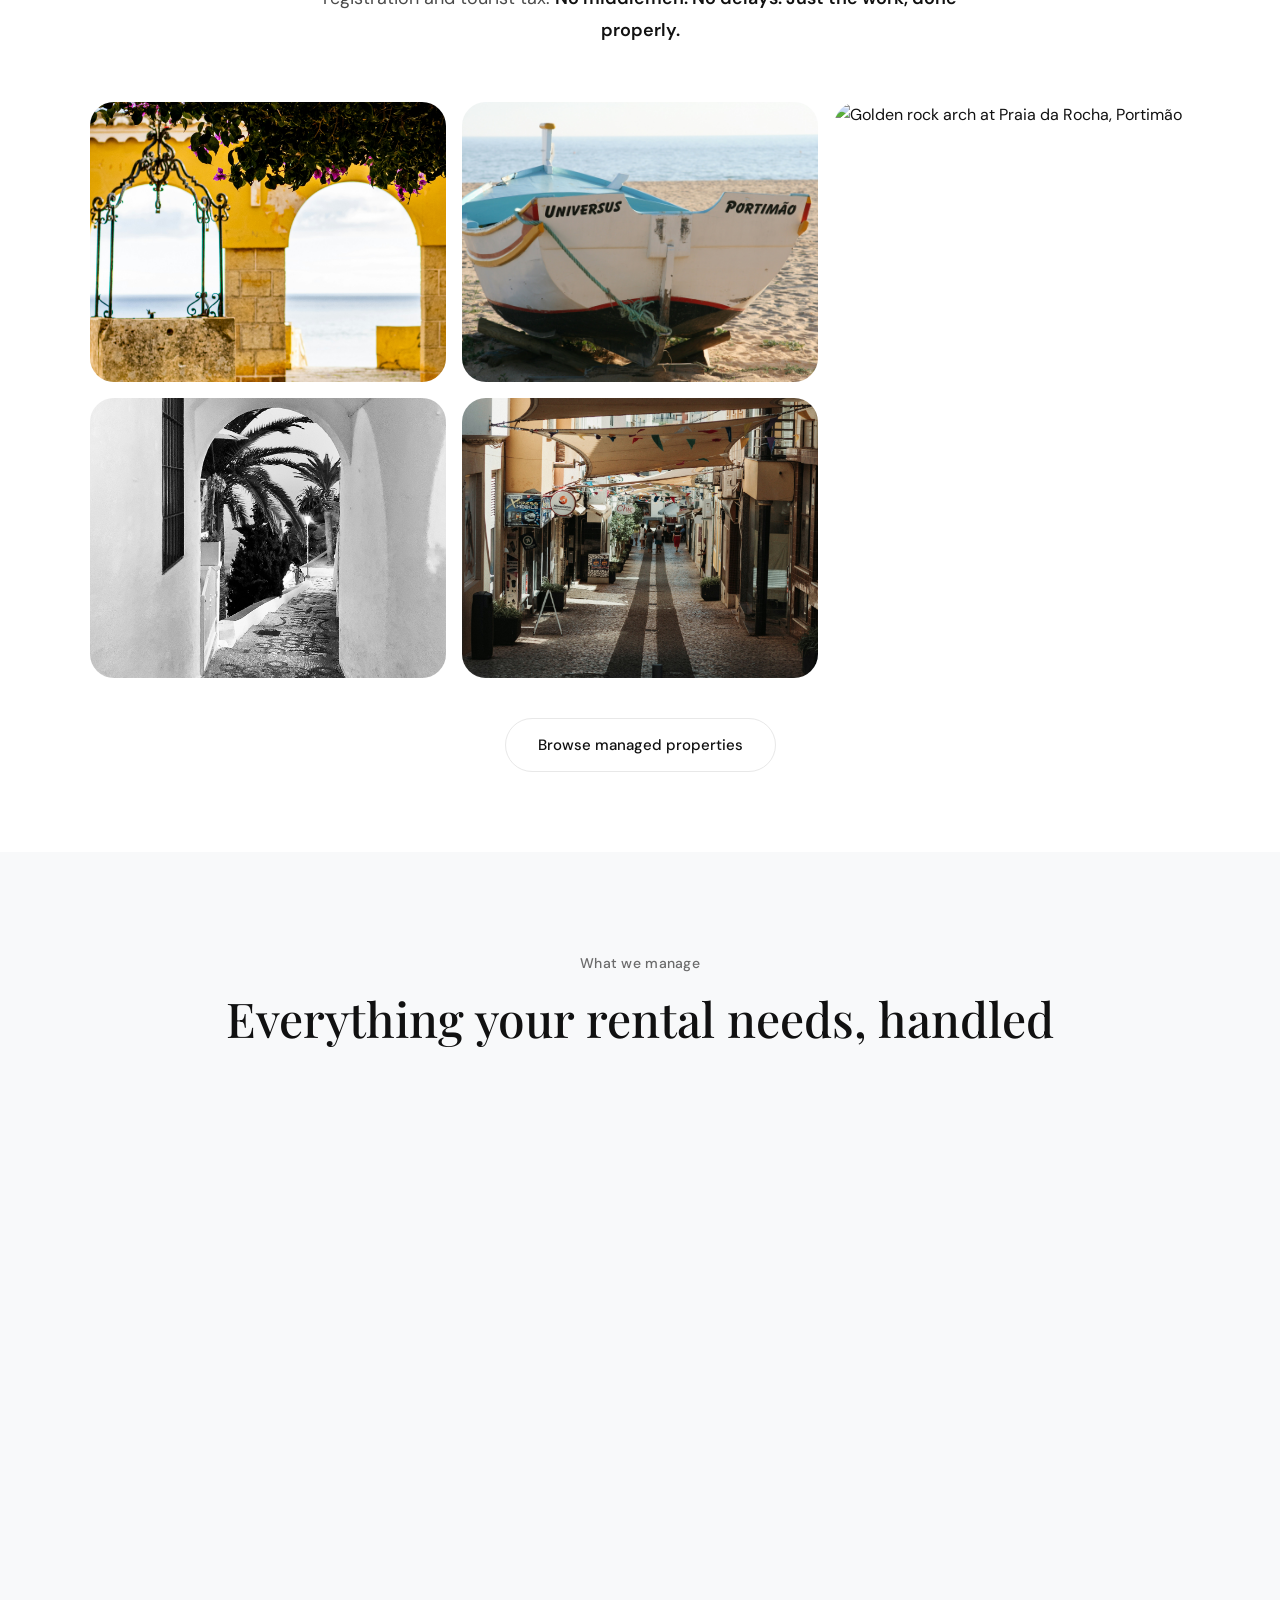
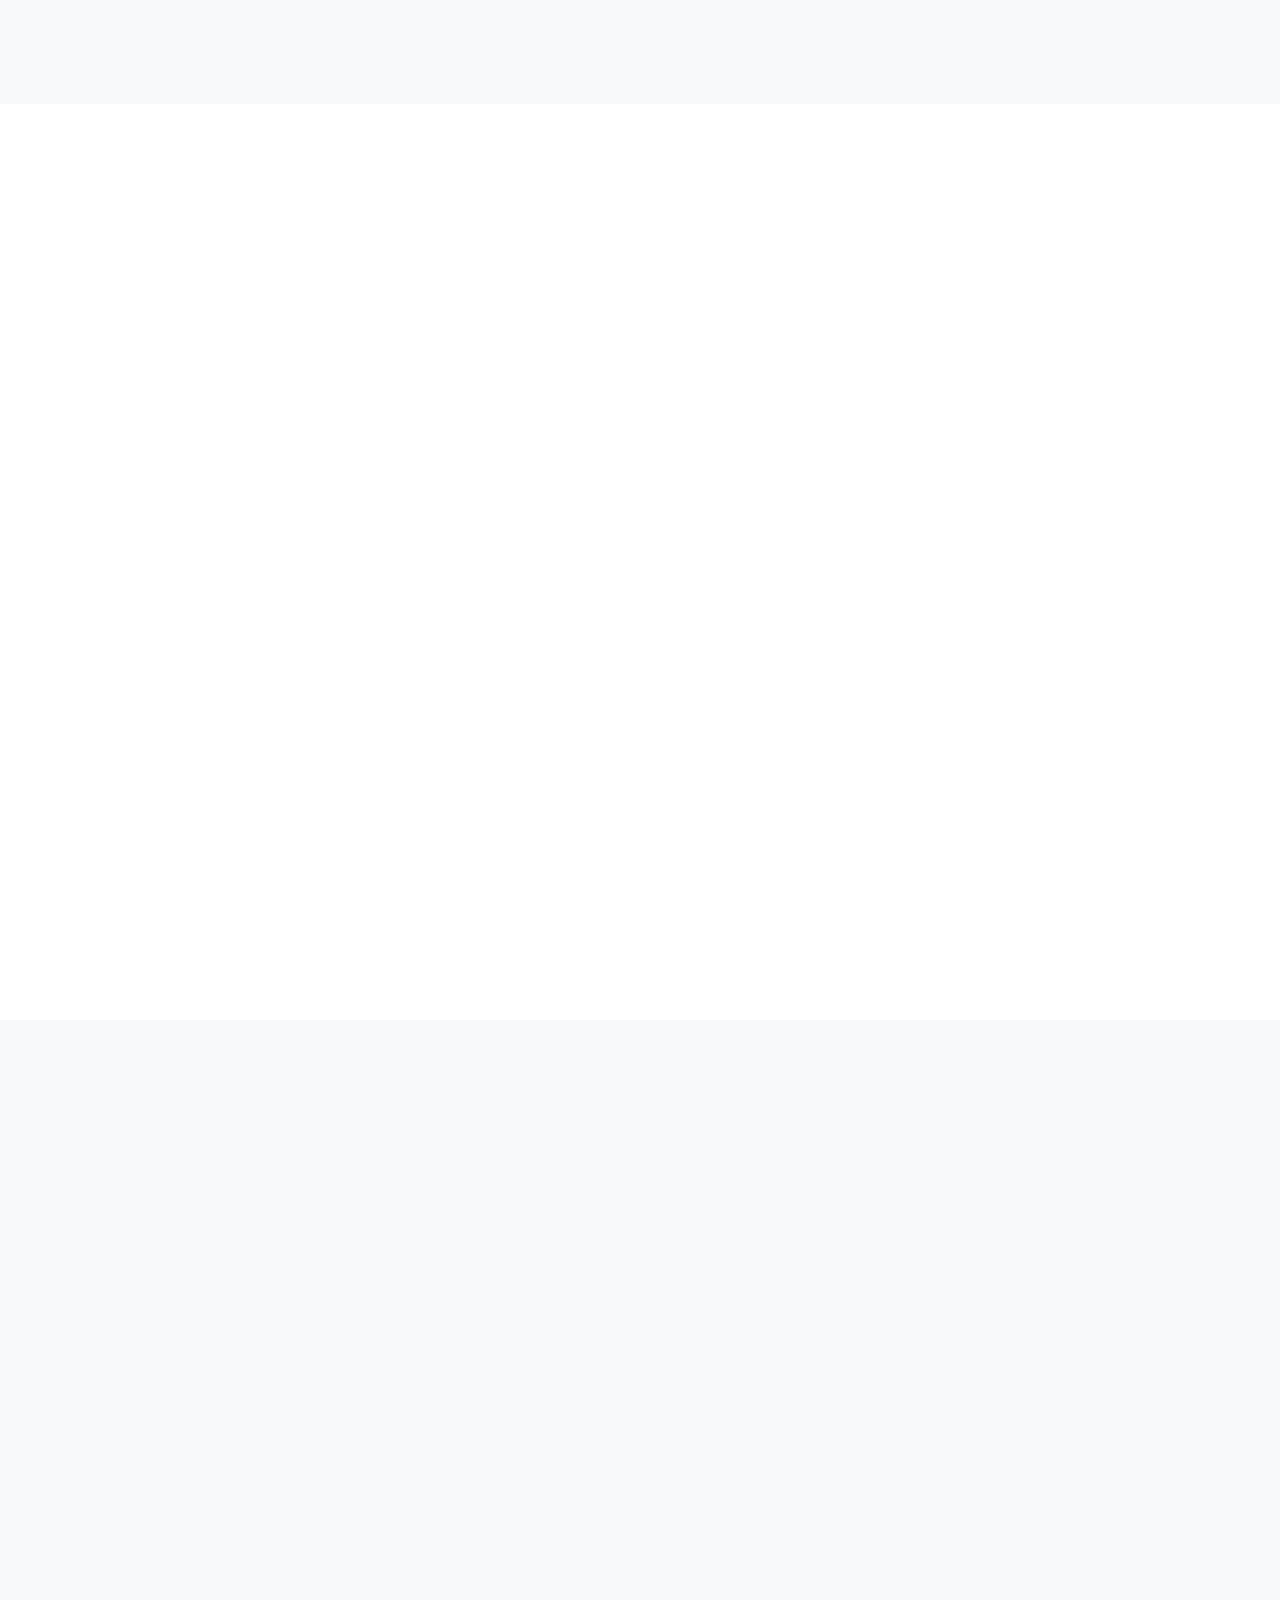
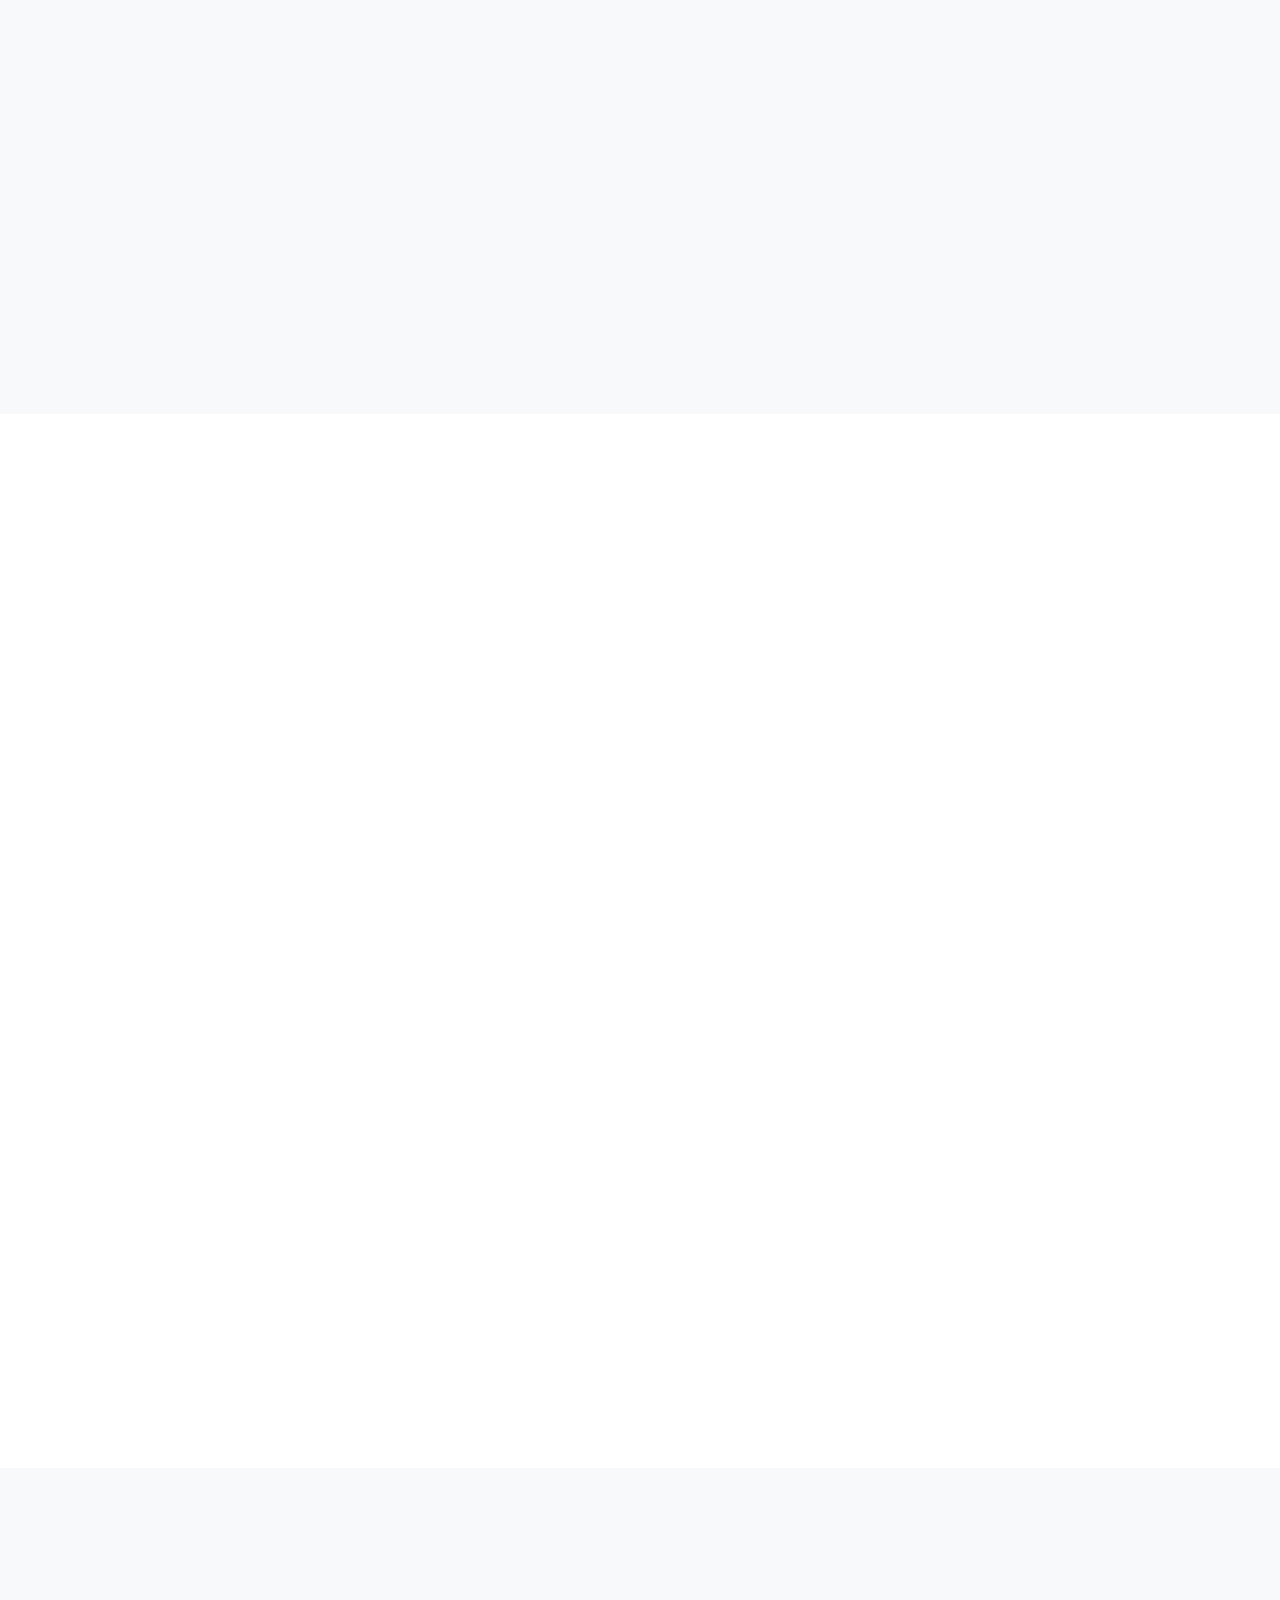
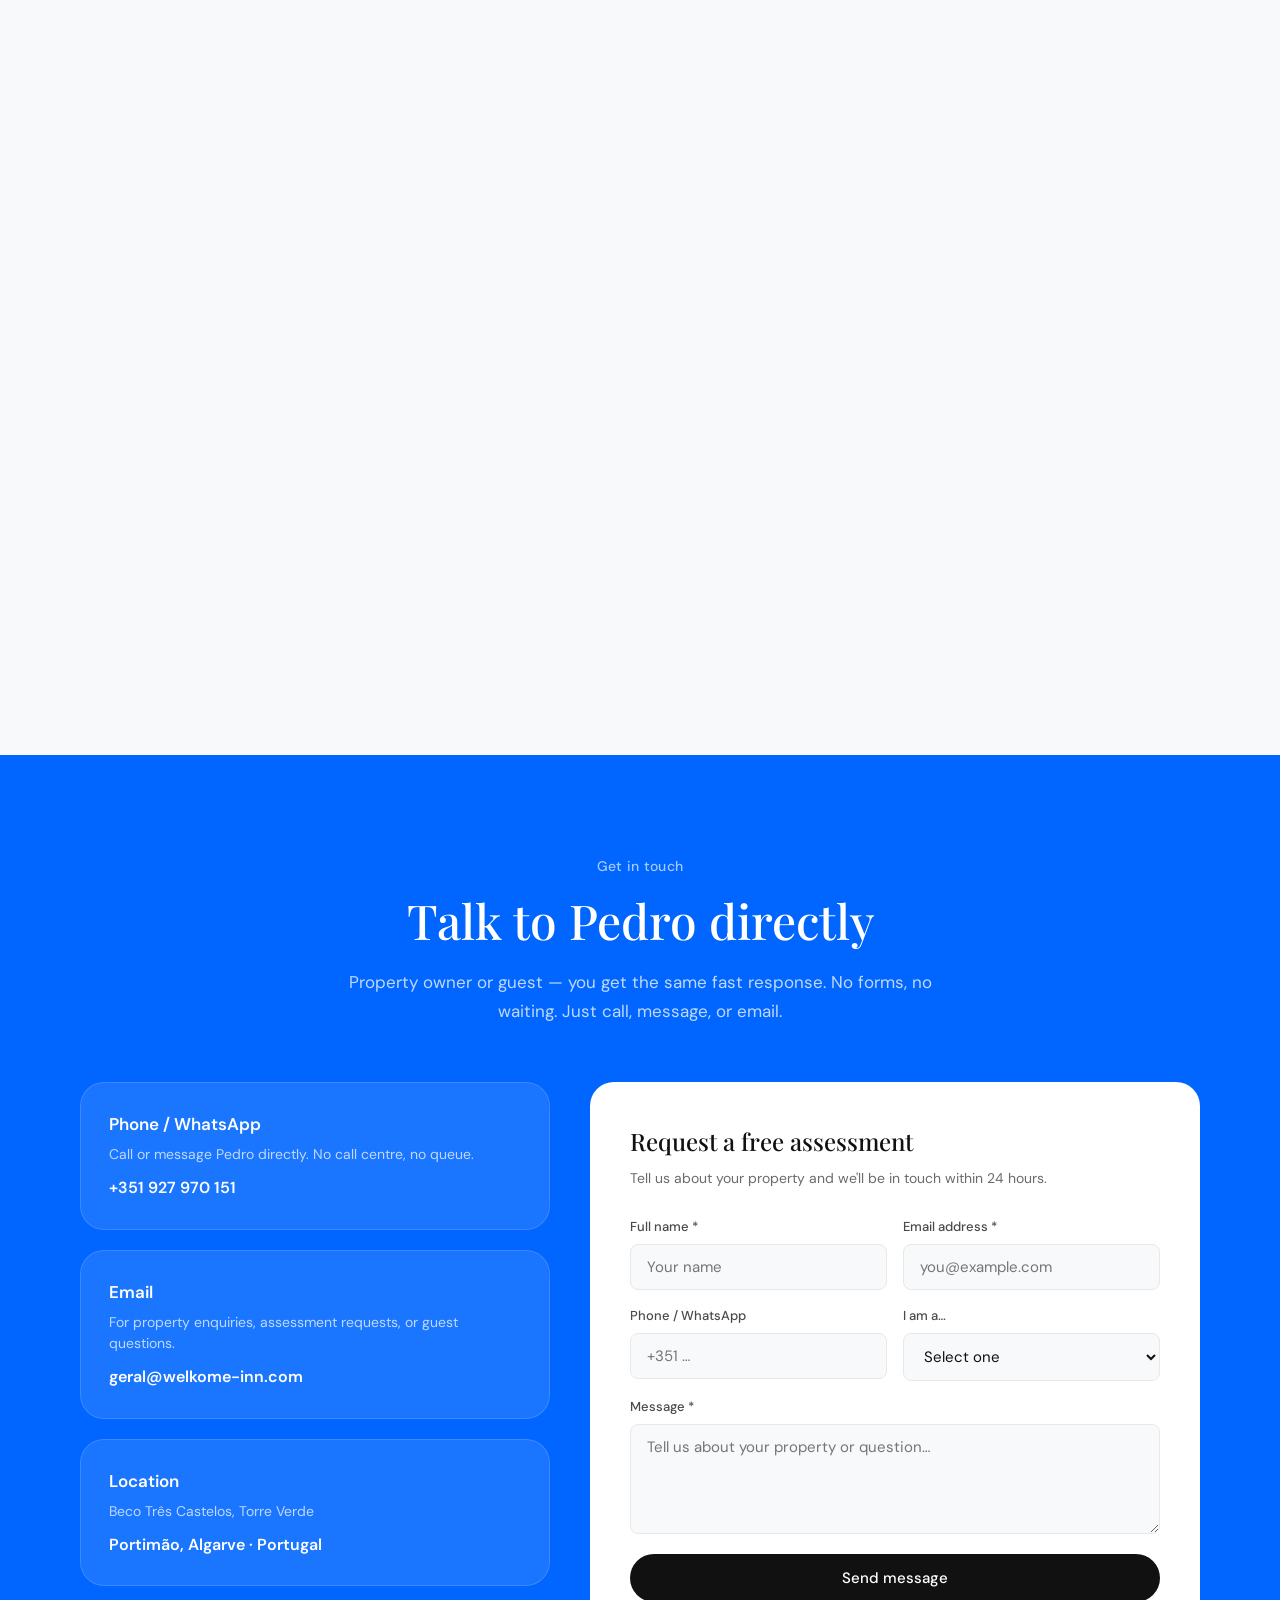
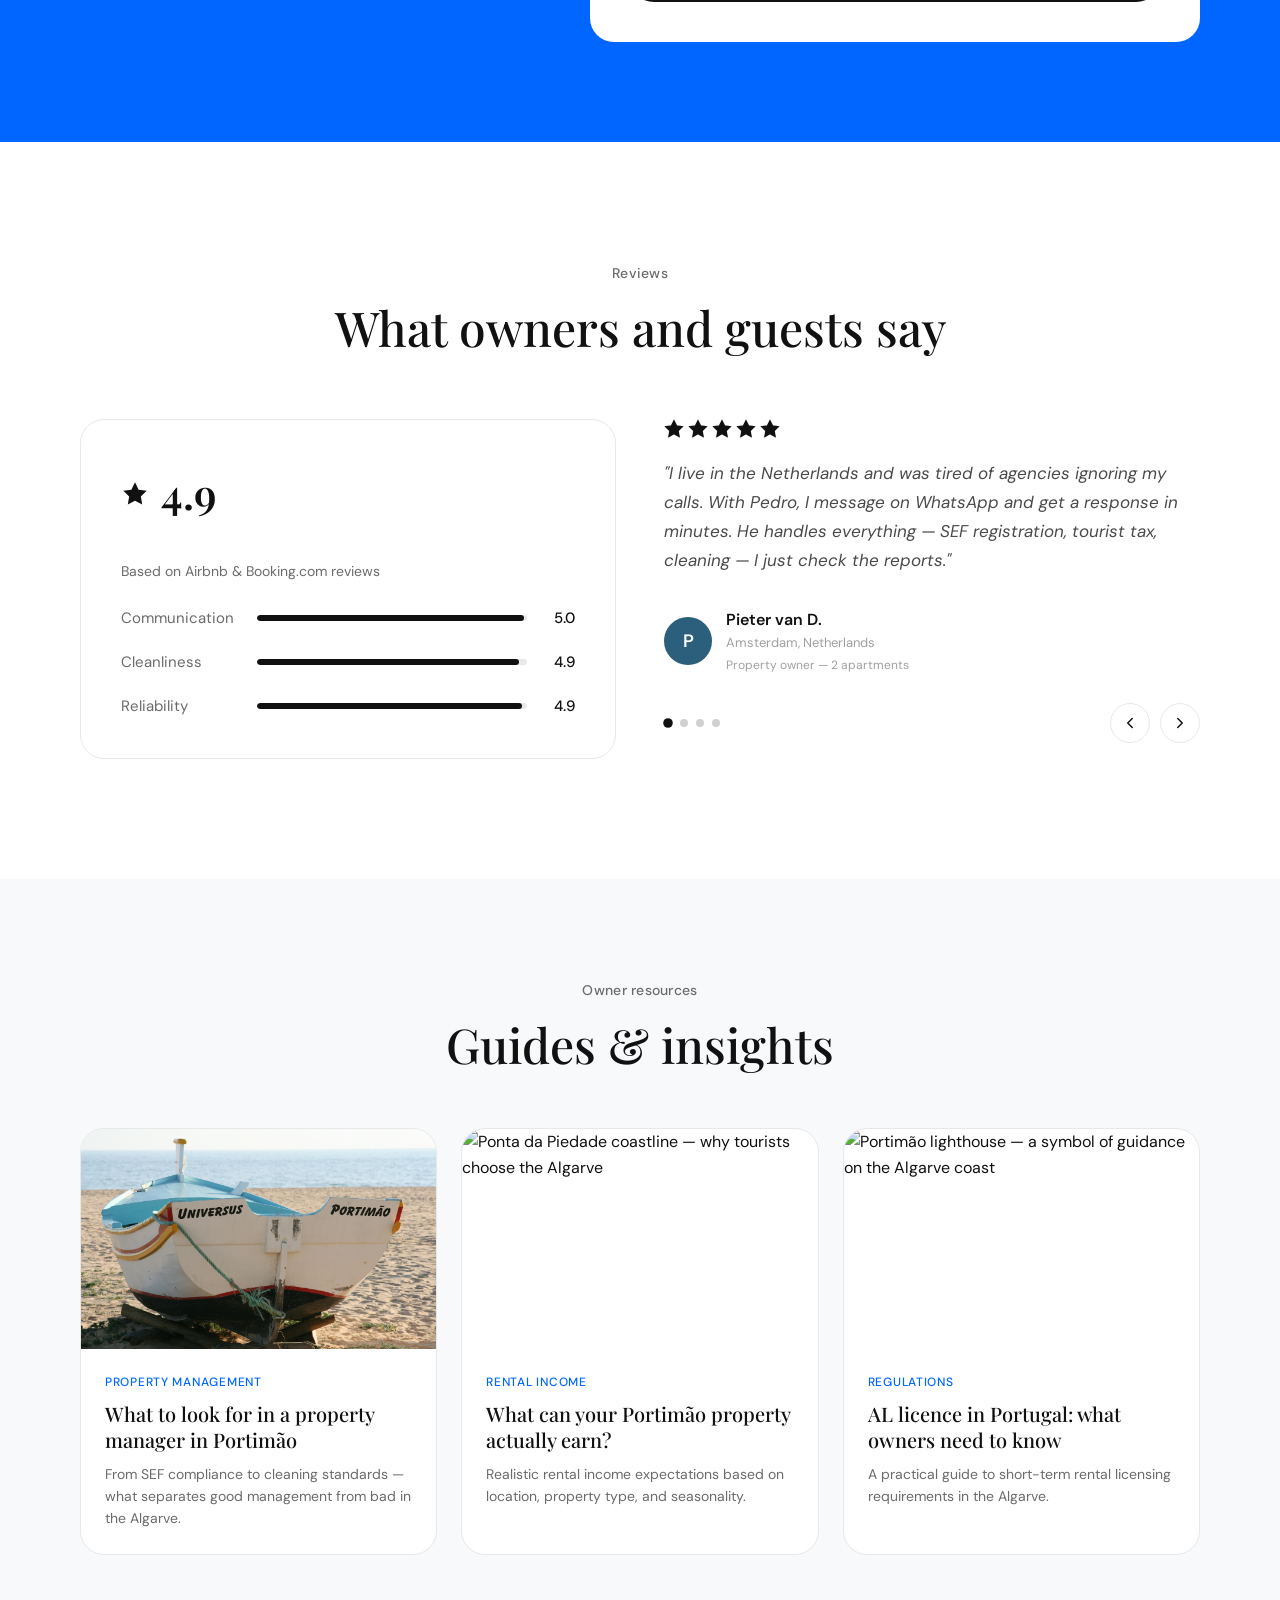
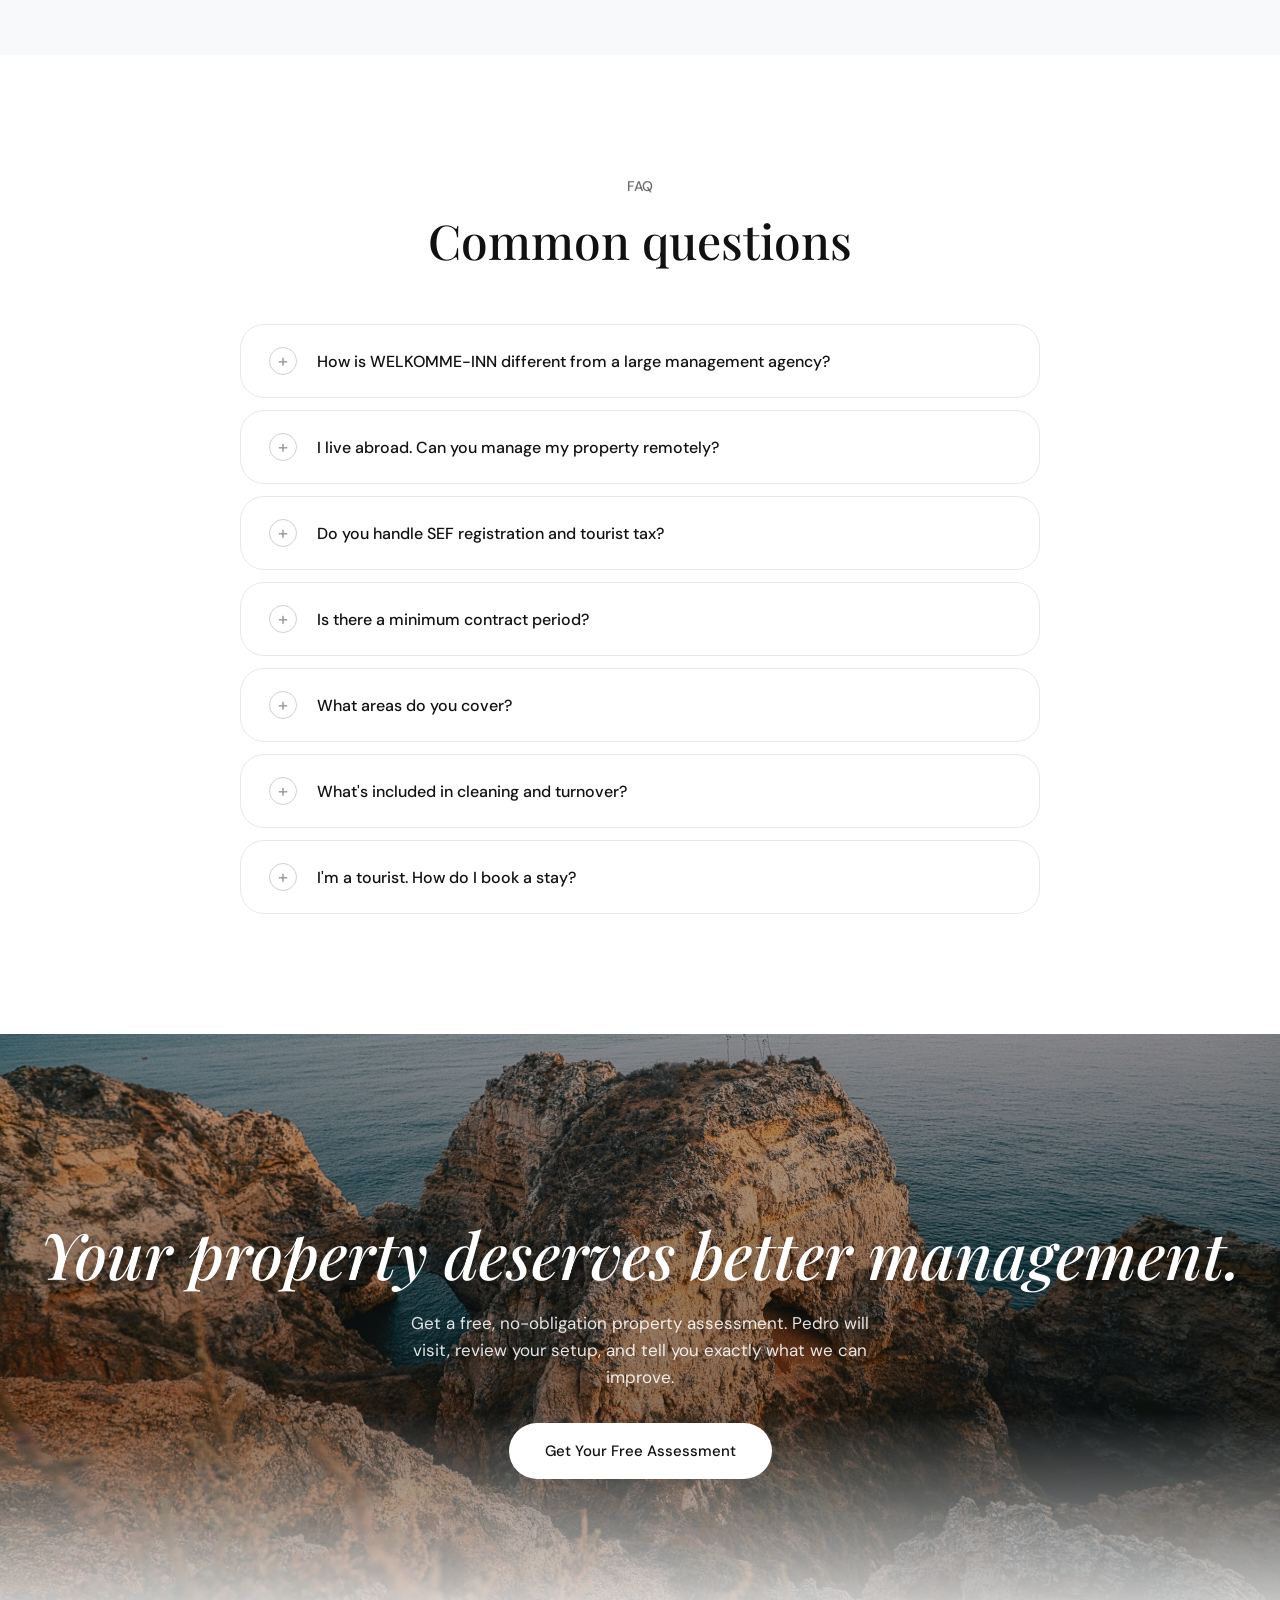
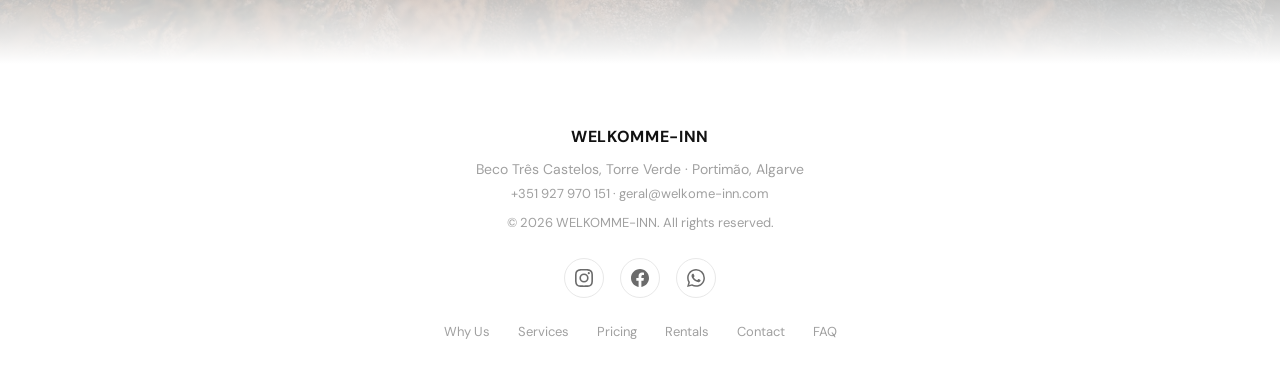
==== commit 4c206851: "Use pedro.png for How It Works section Replaces lighthouse photo with Pedro's own profile picture — " ====
--- a/index.html
+++ b/index.html
@@ -298,7 +298,7 @@
 
     <div class="how-grid reveal">
       <div class="how-image">
-        <img src="assets/wi-portimao-lighthouse-person.jpg" alt="Pedro on-site in Portimão — local property management" loading="lazy">
+        <img src="assets/pedro.png" alt="Pedro Almeida — founder of WELKOMME-INN, Portimão" loading="lazy">
       </div>
 
       <div class="how-info">
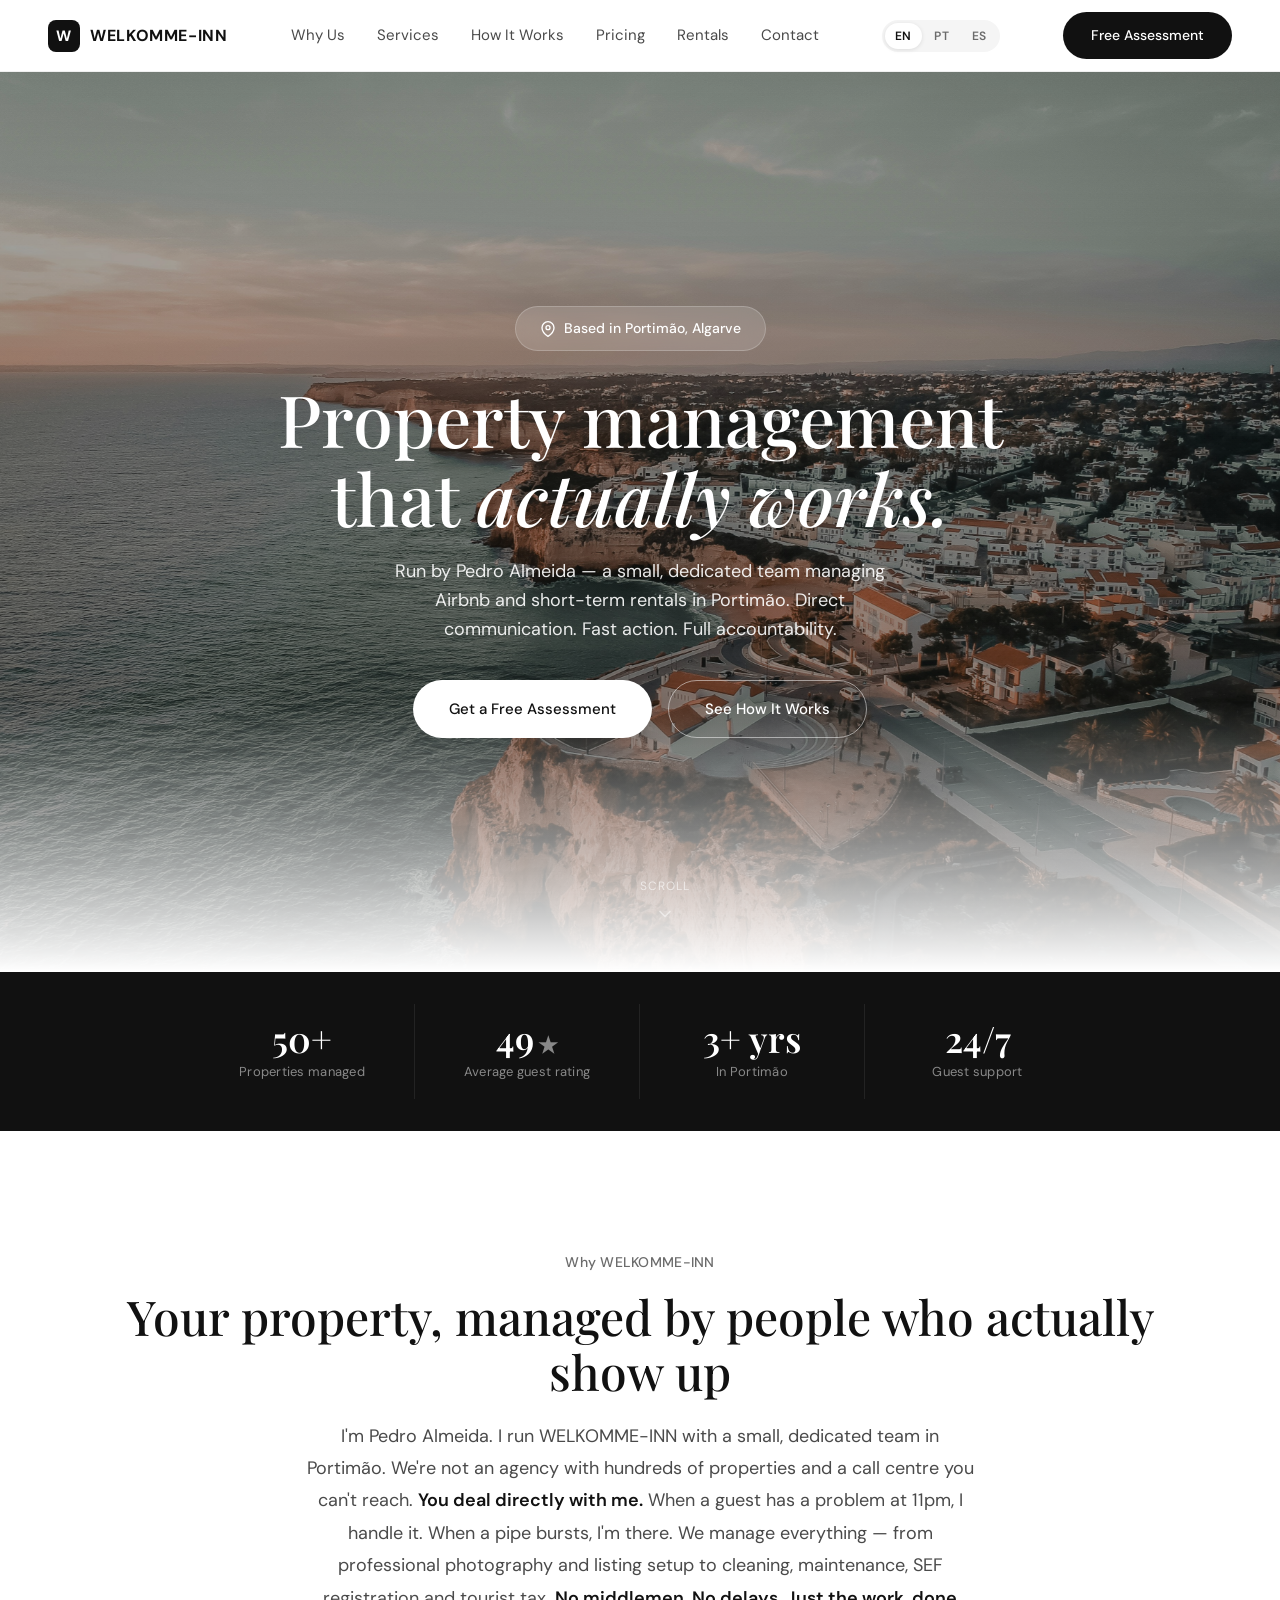
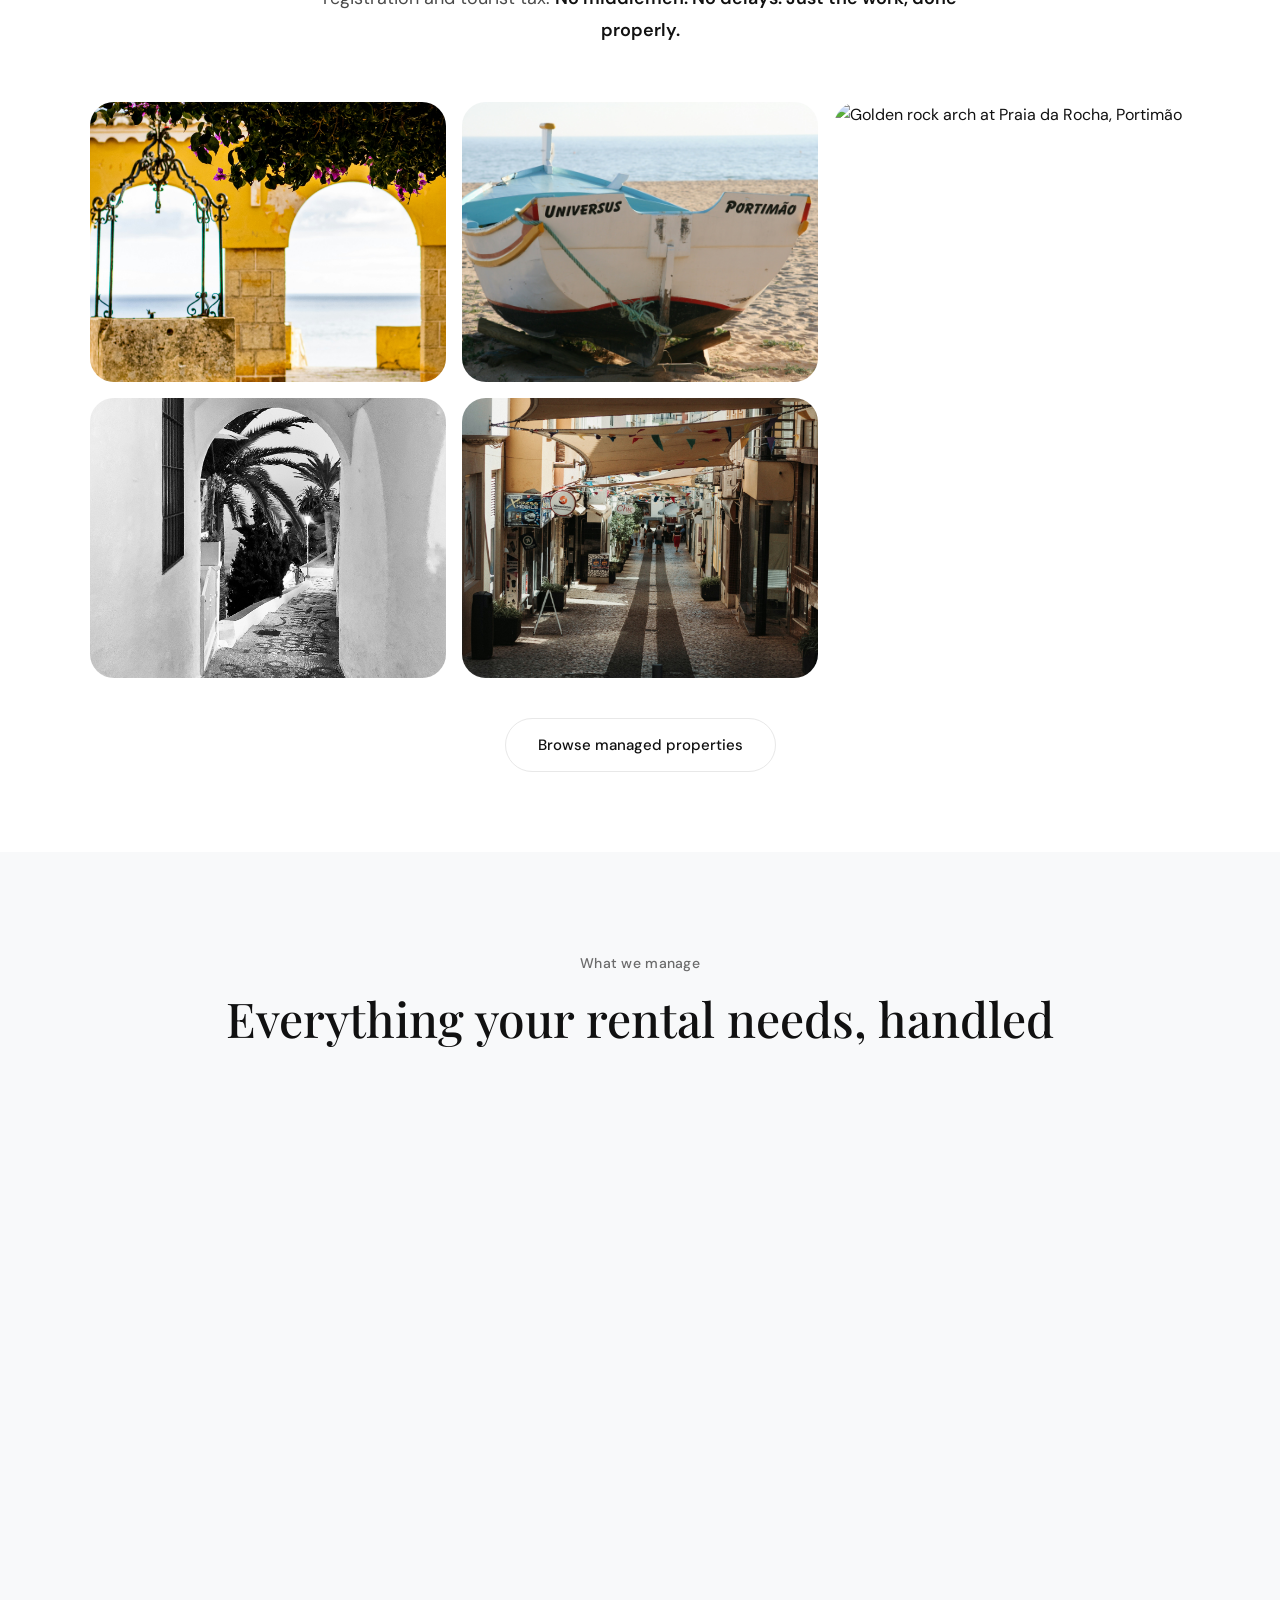
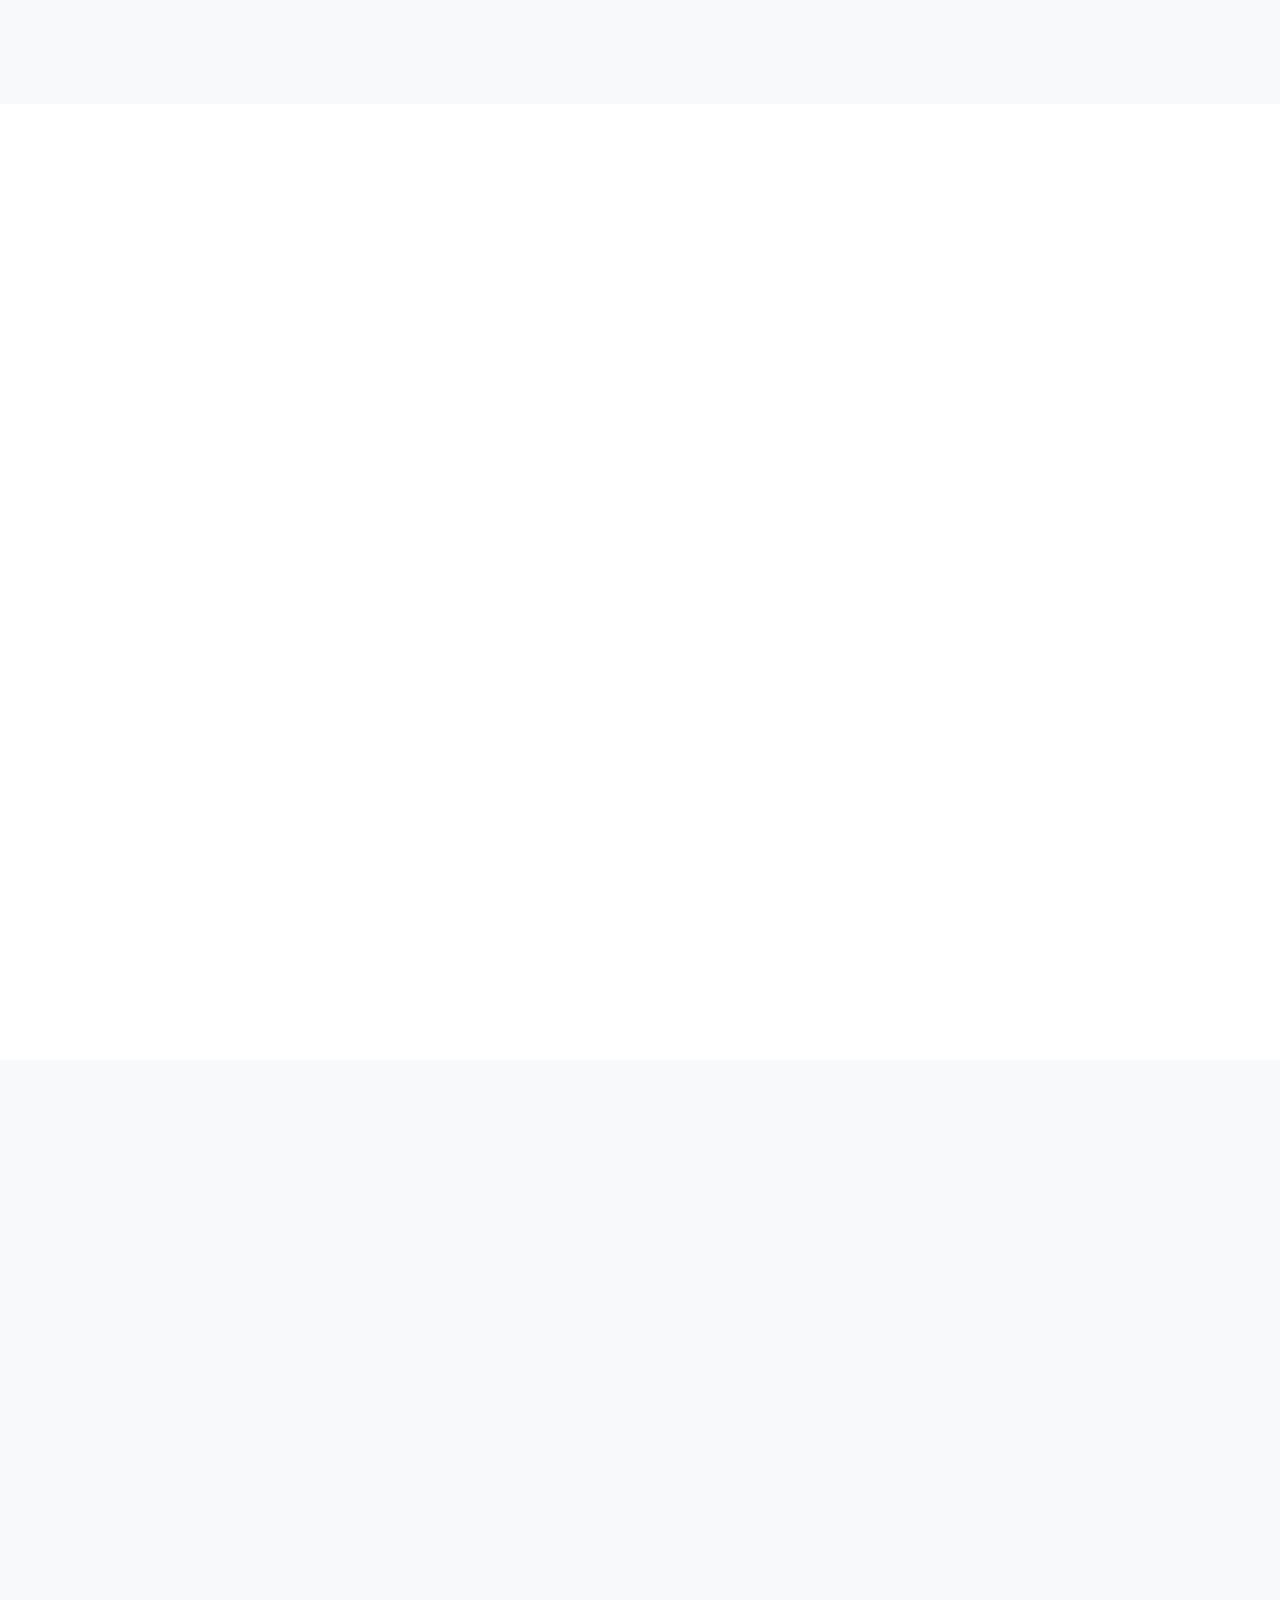
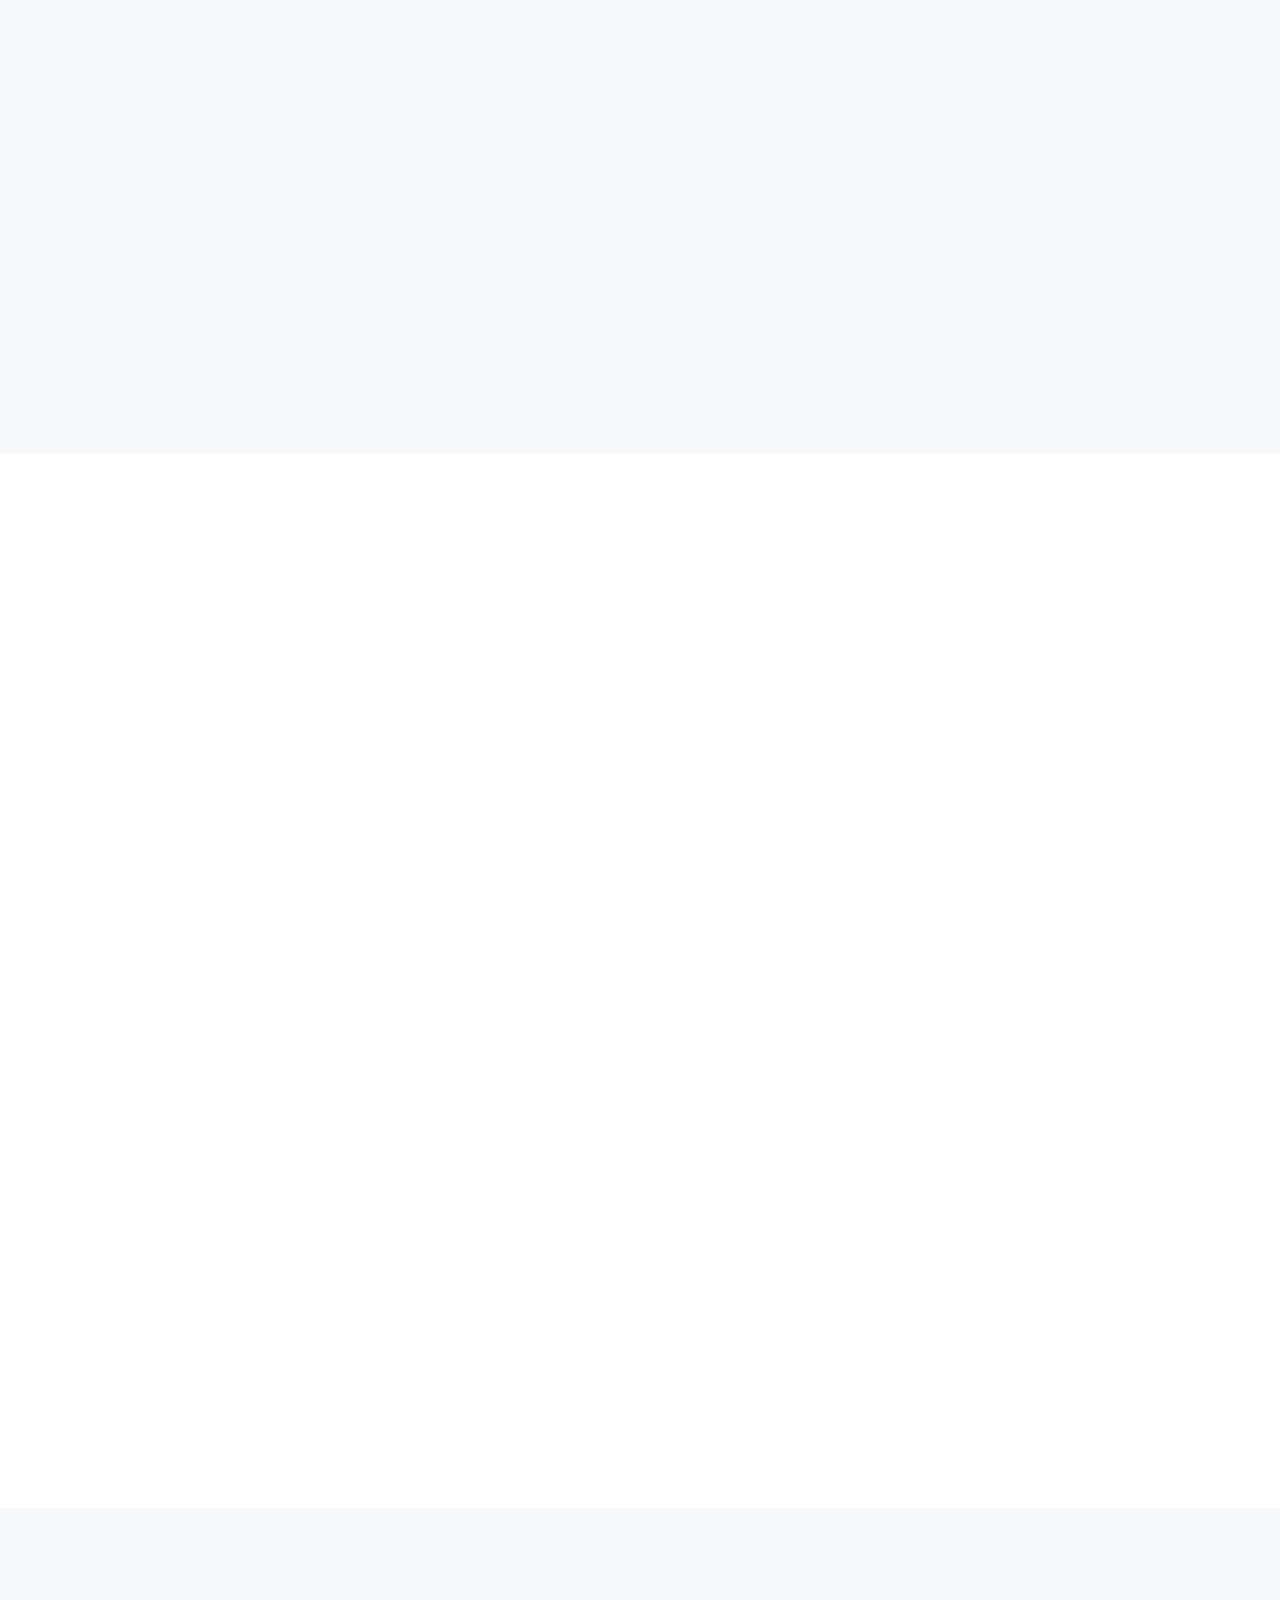
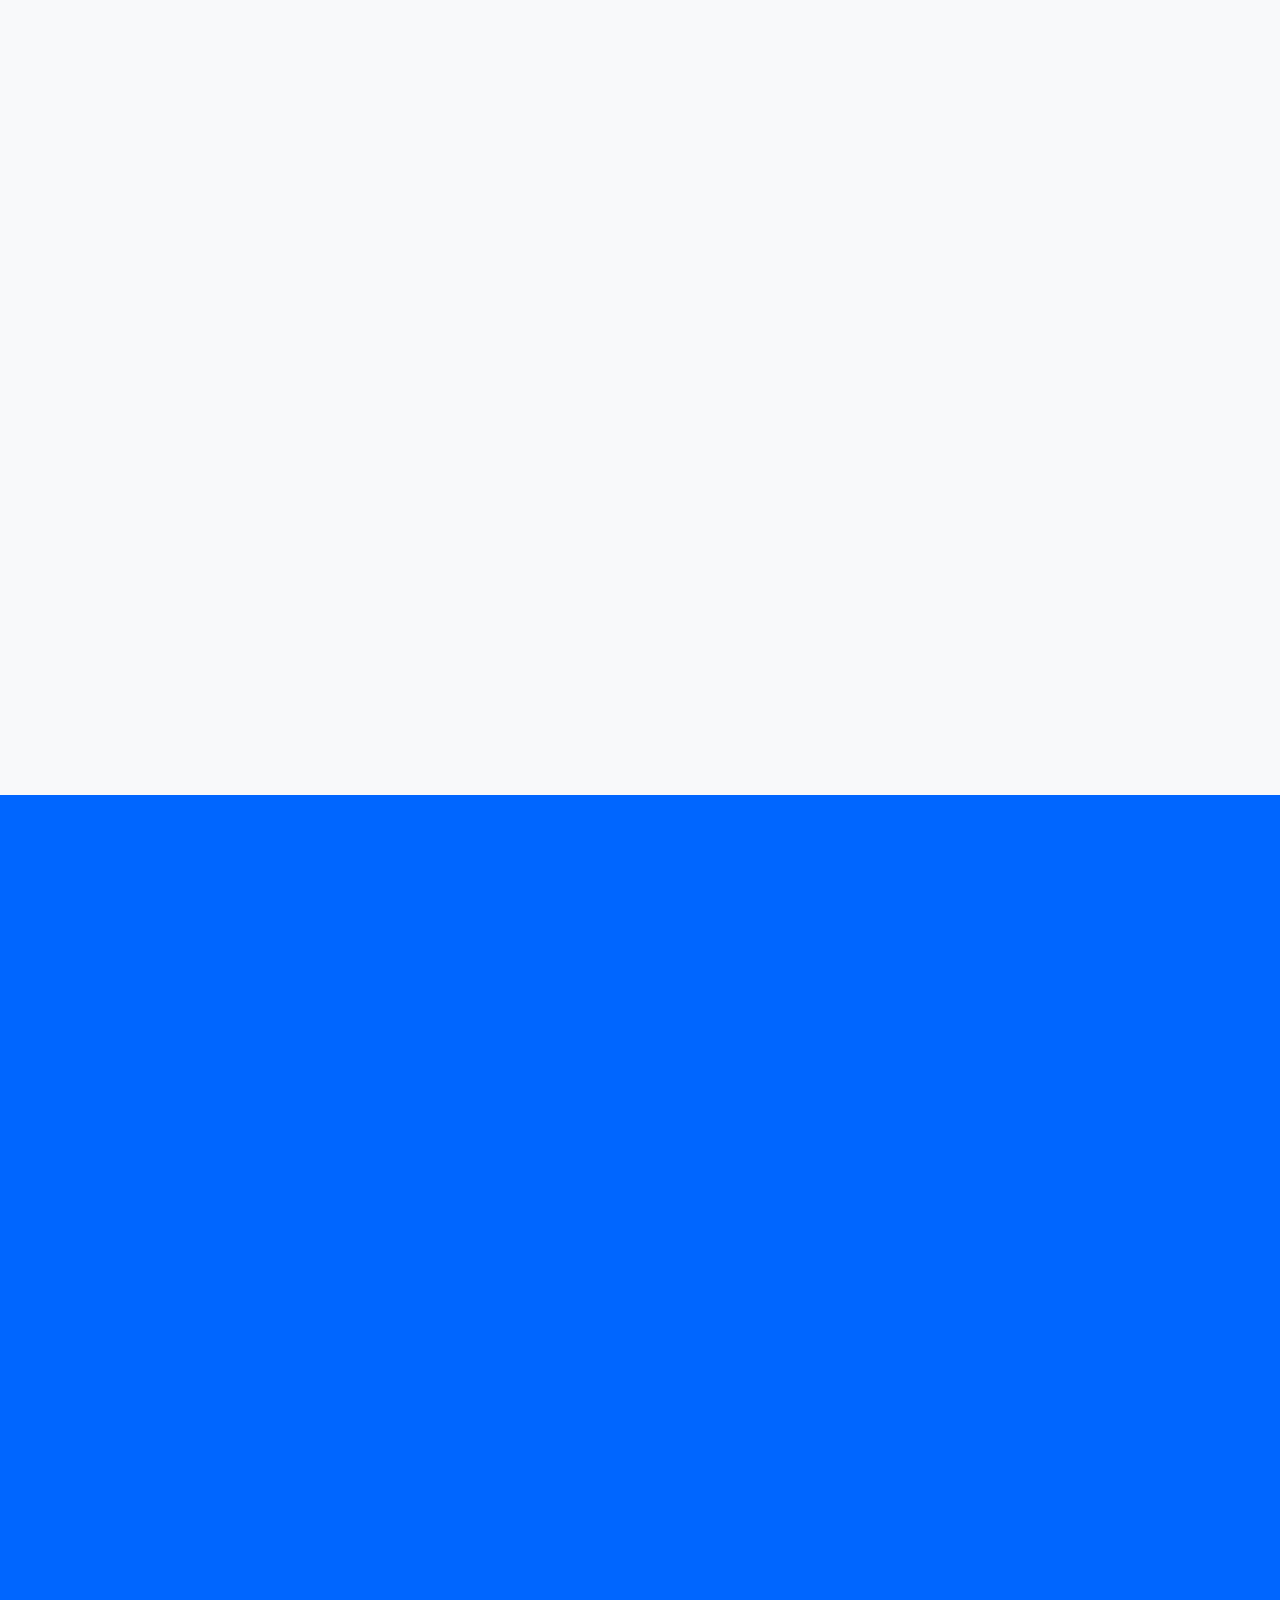
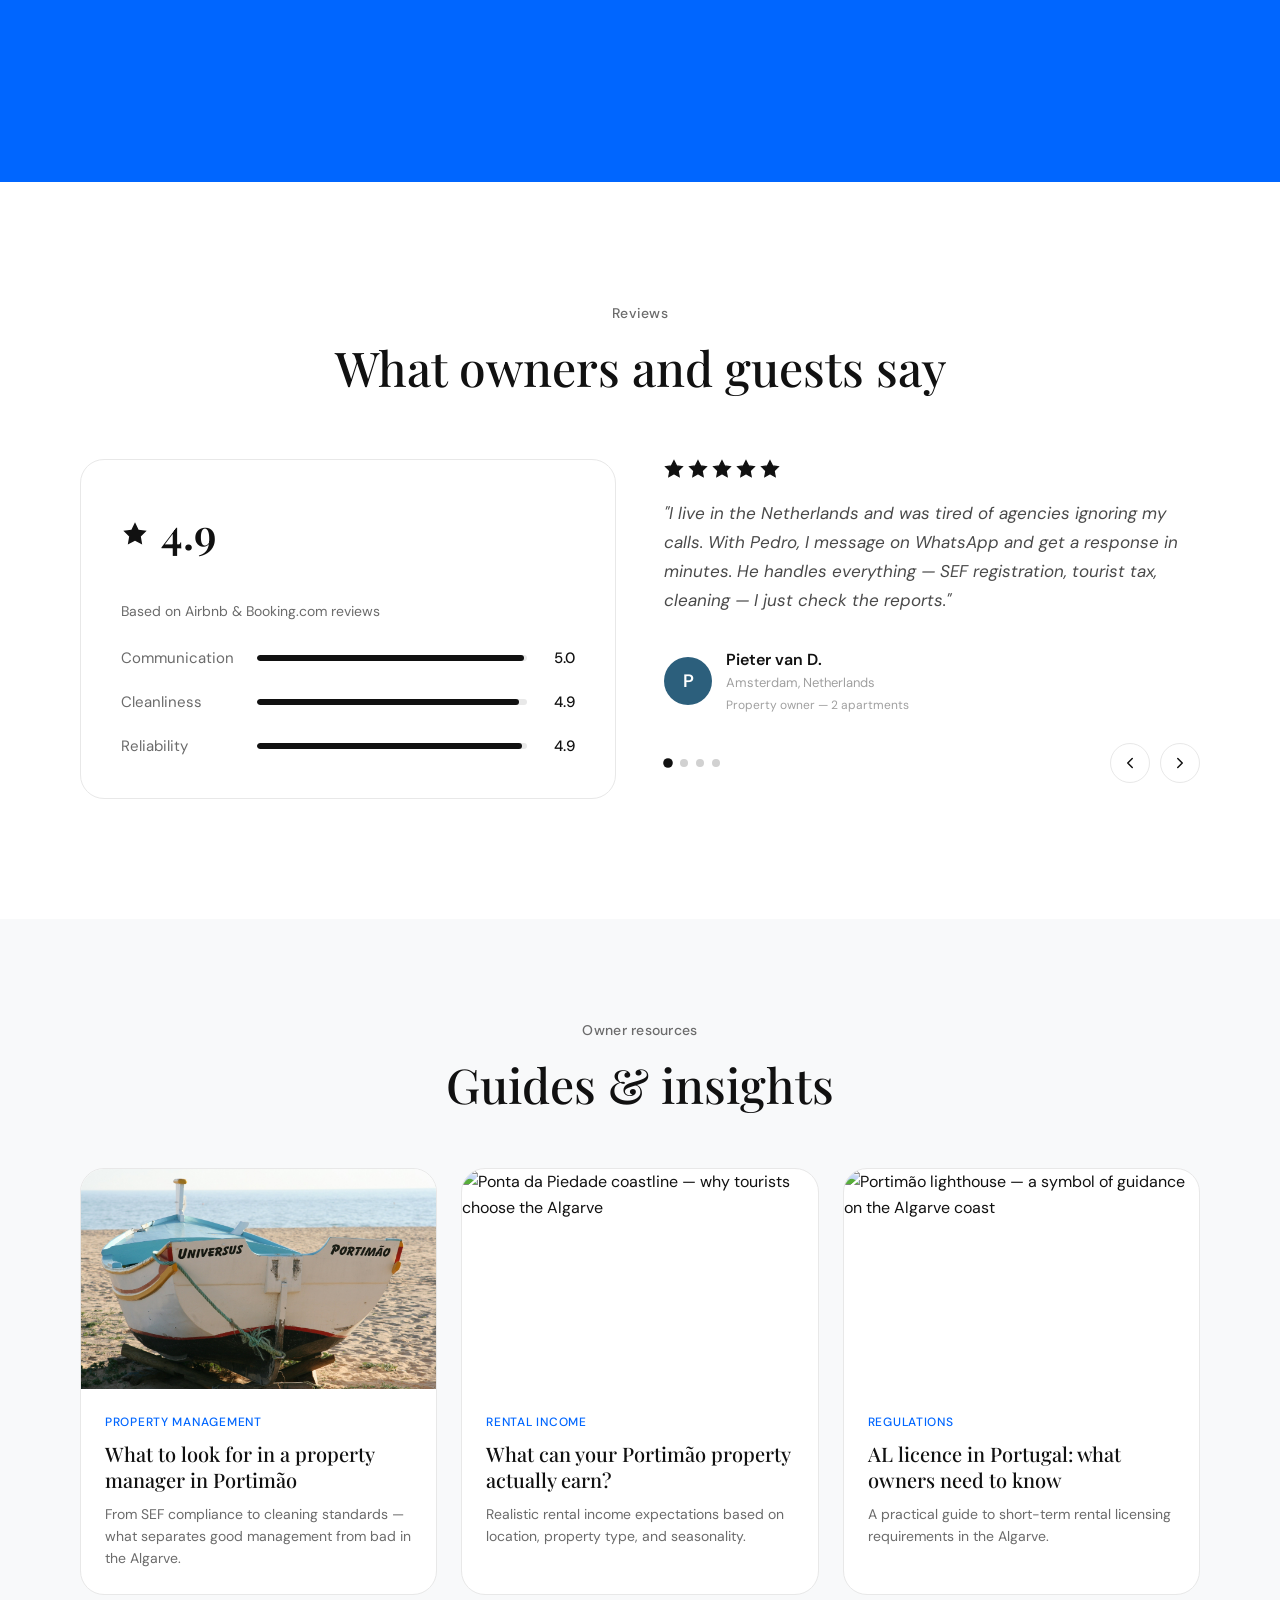
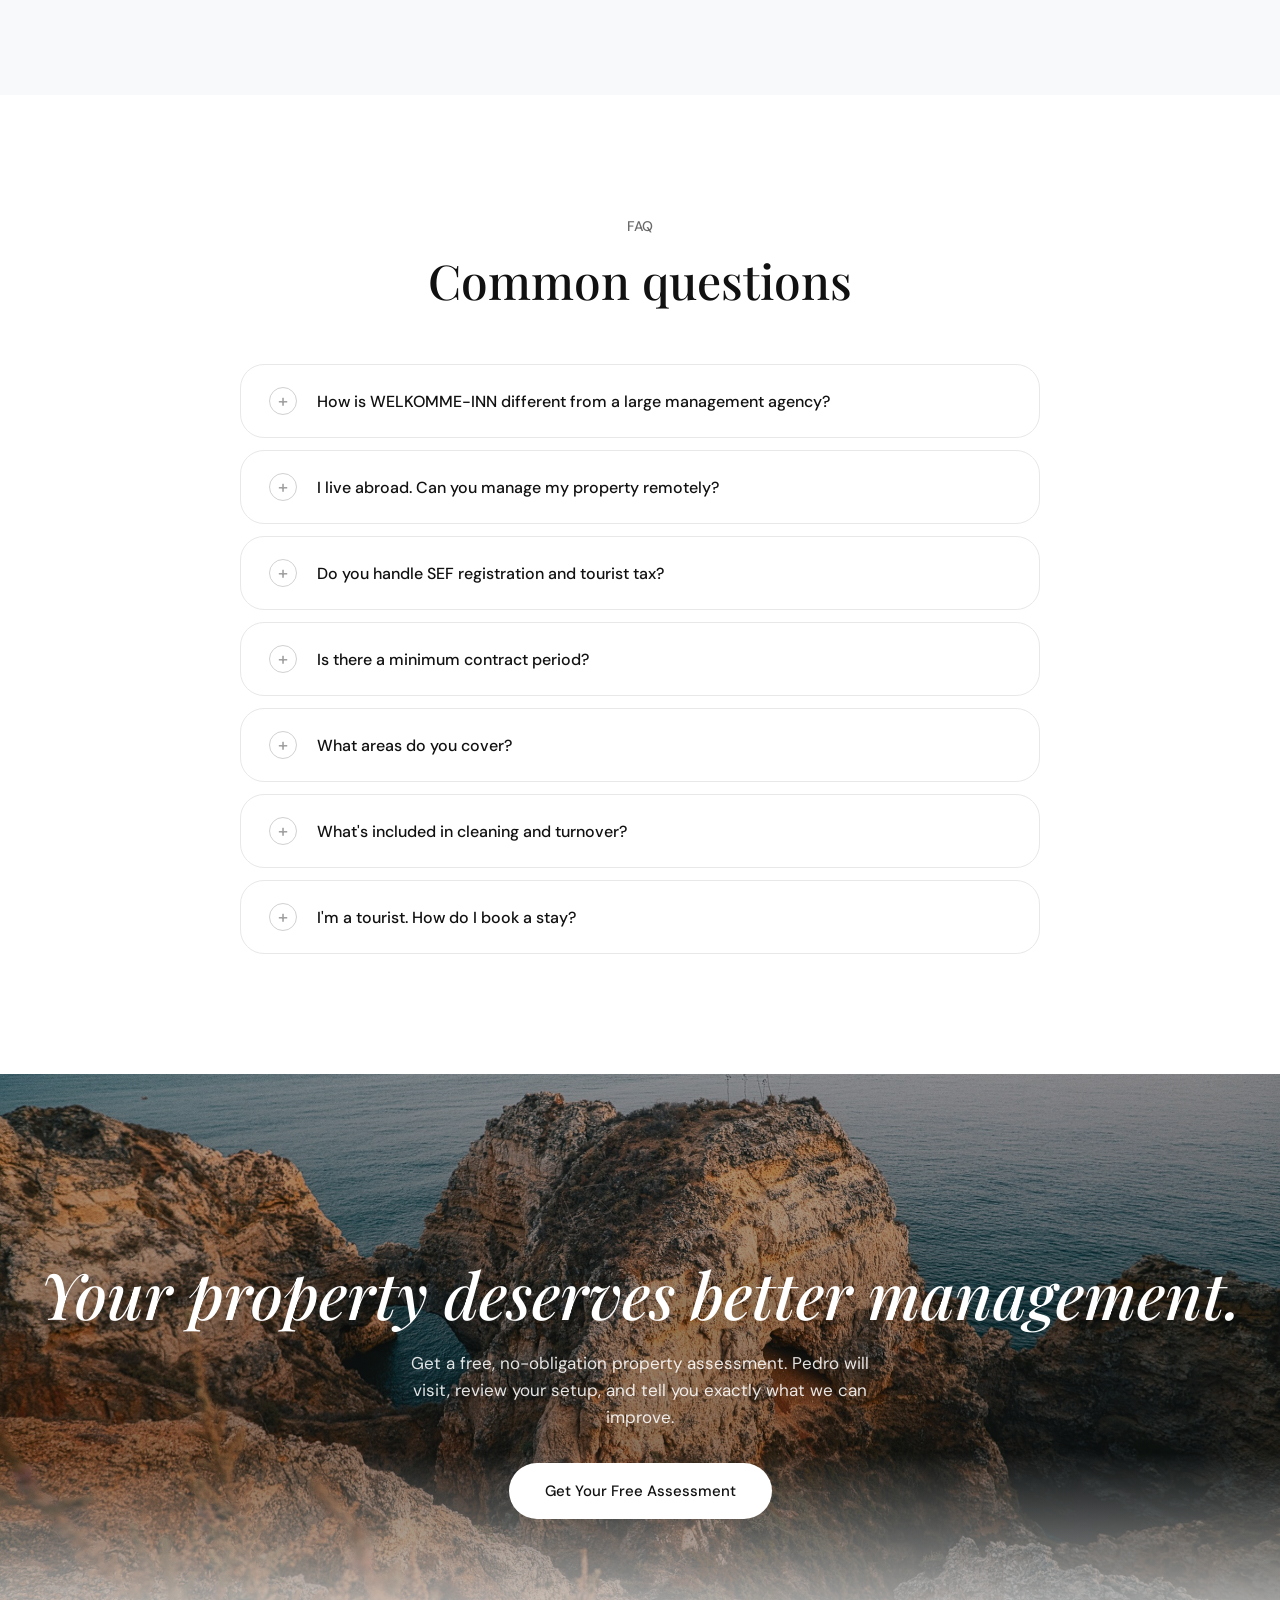
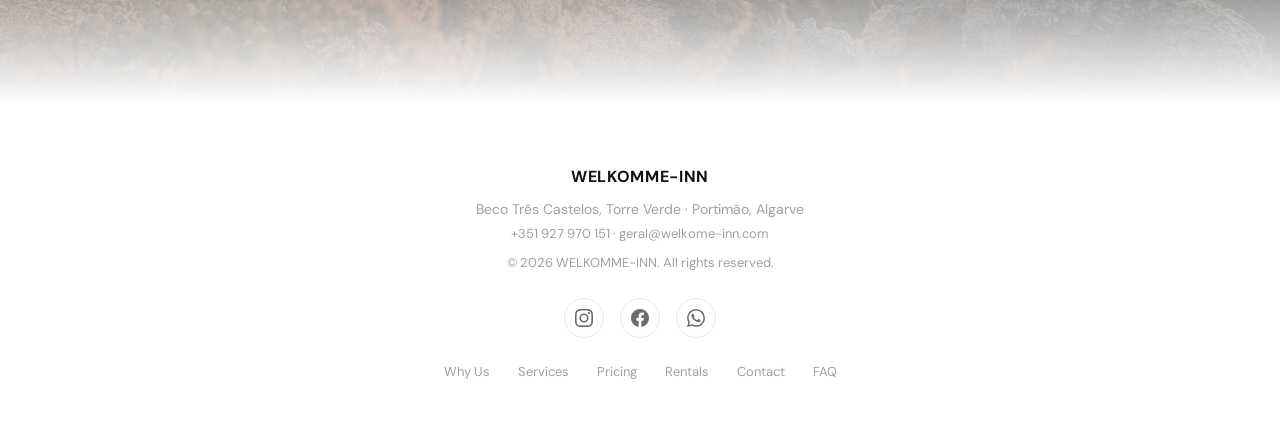
==== commit 62d59fa7: "Swap pedro.png for pedroNew.png (higher quality) Co-Authored-By: Claude Sonnet 4.6 <noreply@anthropi" ====
--- a/index.html
+++ b/index.html
@@ -298,7 +298,7 @@
 
     <div class="how-grid reveal">
       <div class="how-image">
-        <img src="assets/pedro.png" alt="Pedro Almeida — founder of WELKOMME-INN, Portimão" loading="lazy">
+        <img src="assets/pedroNew.png" alt="Pedro Almeida — founder of WELKOMME-INN, Portimão" loading="lazy">
       </div>
 
       <div class="how-info">
--- a/css/style.css
+++ b/css/style.css
@@ -637,15 +637,22 @@
 .how-image {
   border-radius: var(--radius-lg);
   overflow: hidden;
-  height: 440px;
+  background: #f0efec;
+  display: flex;
+  align-items: flex-end;
+  justify-content: center;
+  min-height: 480px;
+  padding-top: 40px;
 }
 .how-image img {
-  width: 100%;
-  height: 100%;
-  object-fit: cover;
+  width: 90%;
+  height: auto;
+  display: block;
+  object-fit: contain;
+  object-position: bottom center;
   transition: transform 0.5s;
 }
-.how-image:hover img { transform: scale(1.03); }
+.how-image:hover img { transform: scale(1.02); }
 .how-info h3 {
   font-family: var(--font-display);
   font-size: 36px;
@@ -1500,7 +1507,7 @@
 
   .services-cards { grid-template-columns: 1fr; max-width: 480px; margin-left: auto; margin-right: auto; }
   .how-grid { grid-template-columns: 1fr; gap: 40px; }
-  .how-image { height: 300px; }
+  .how-image { min-height: 360px; }
   .area-featured { max-width: 100%; }
   .area-featured-body { grid-template-columns: 1fr; gap: 24px; }
   .area-response-box { flex-direction: row; justify-content: space-around; align-items: center; min-width: unset; }
